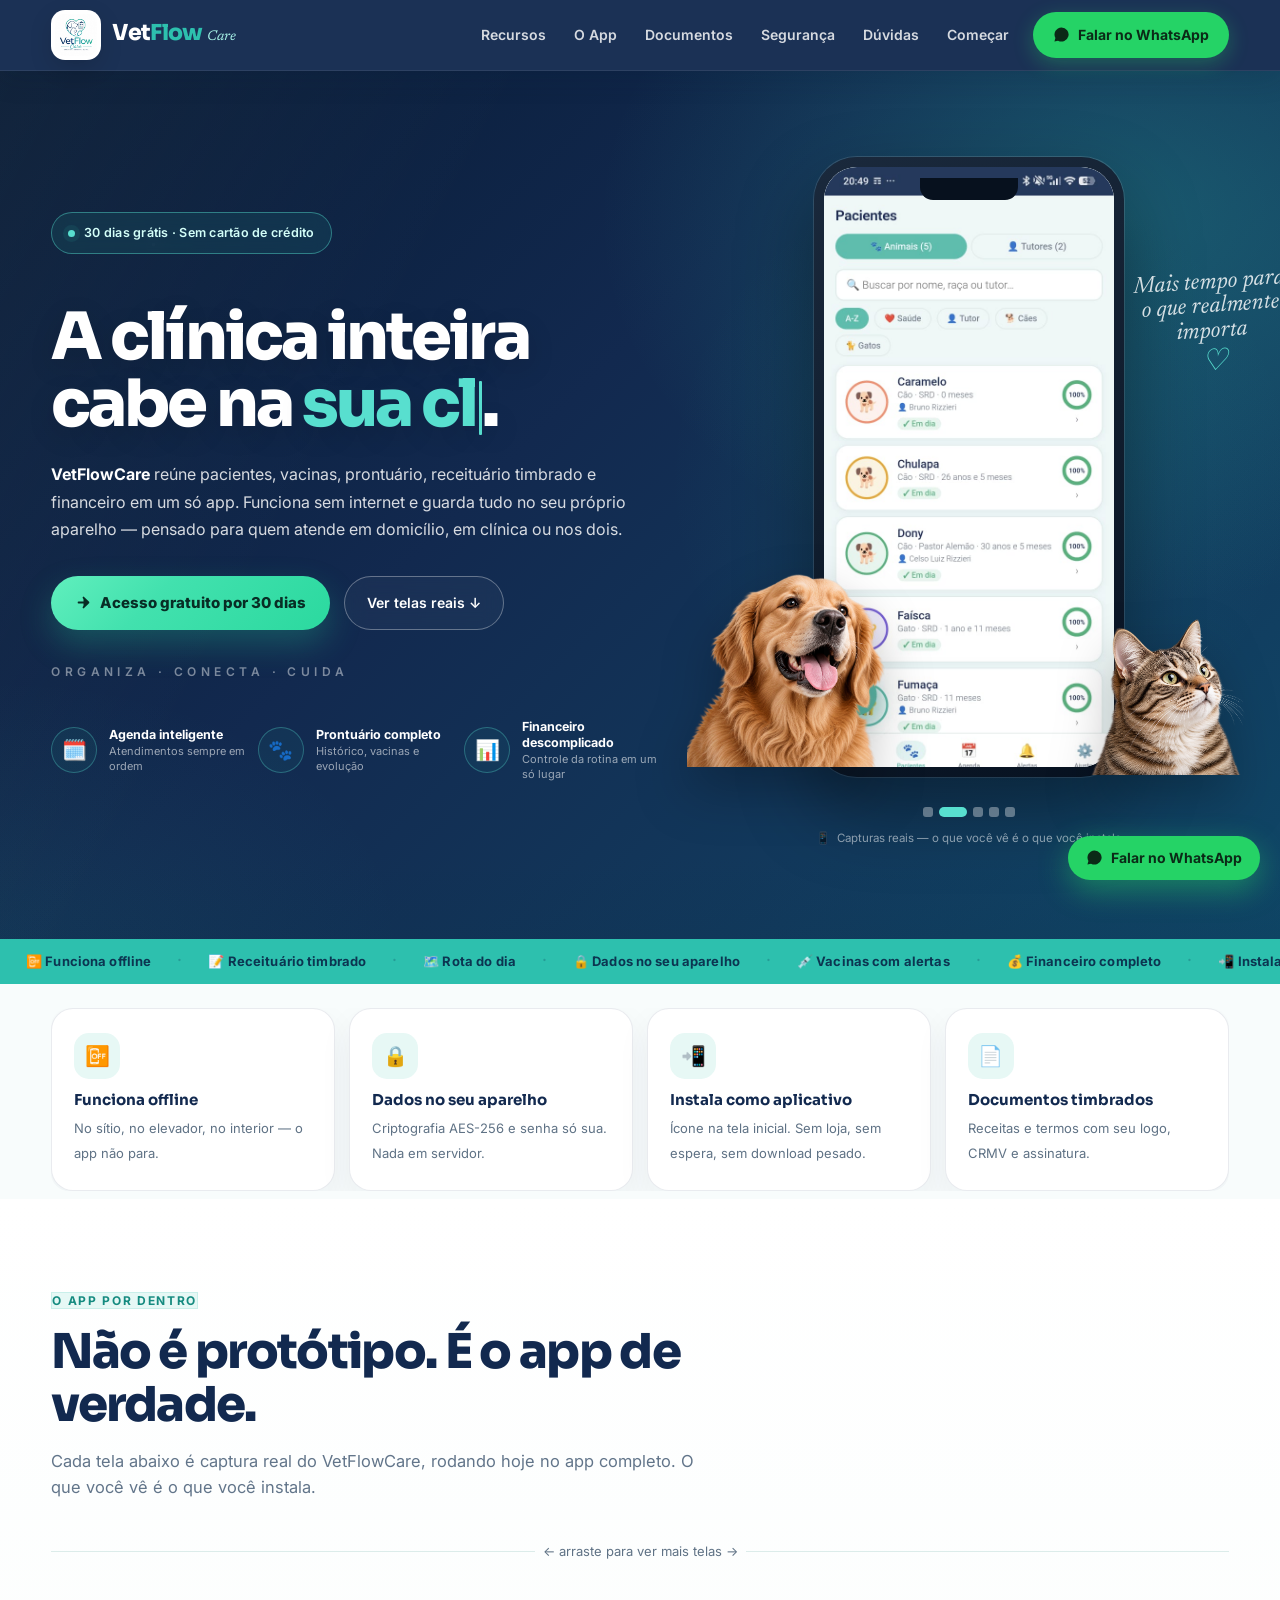
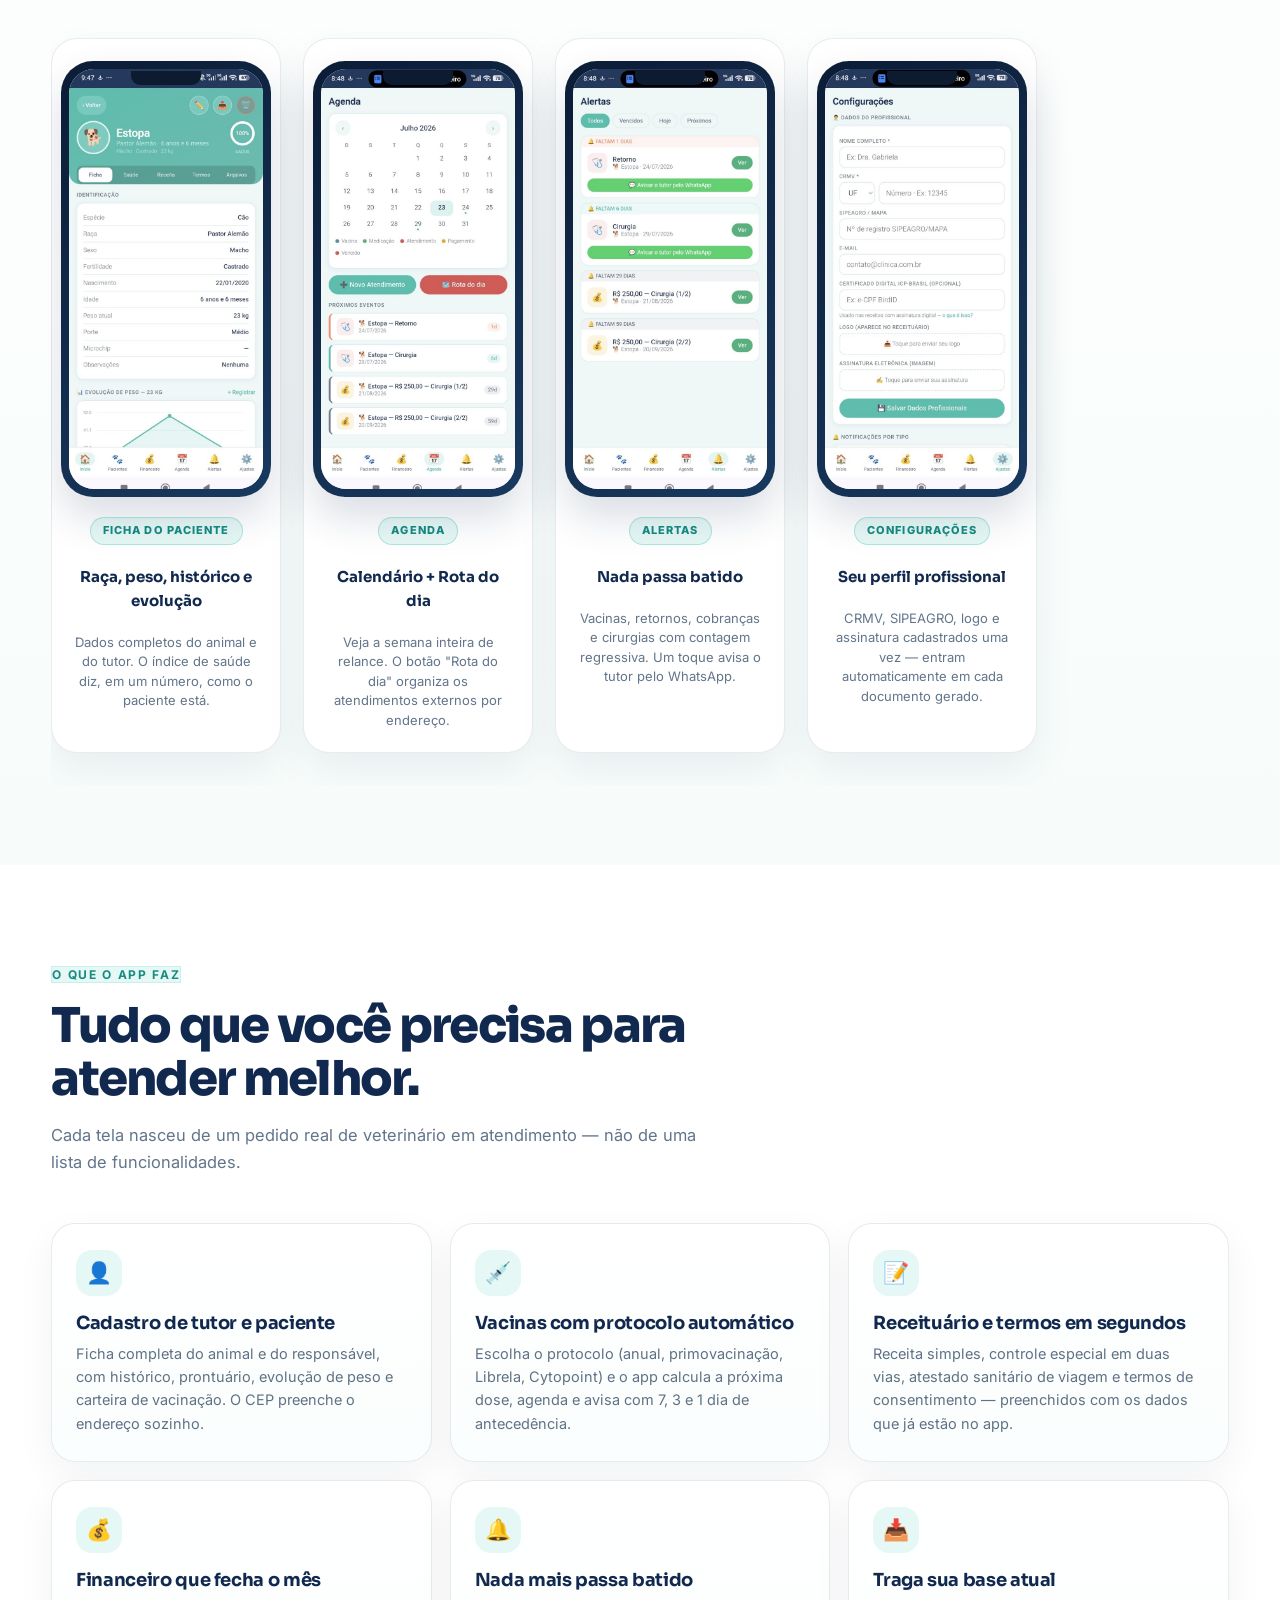
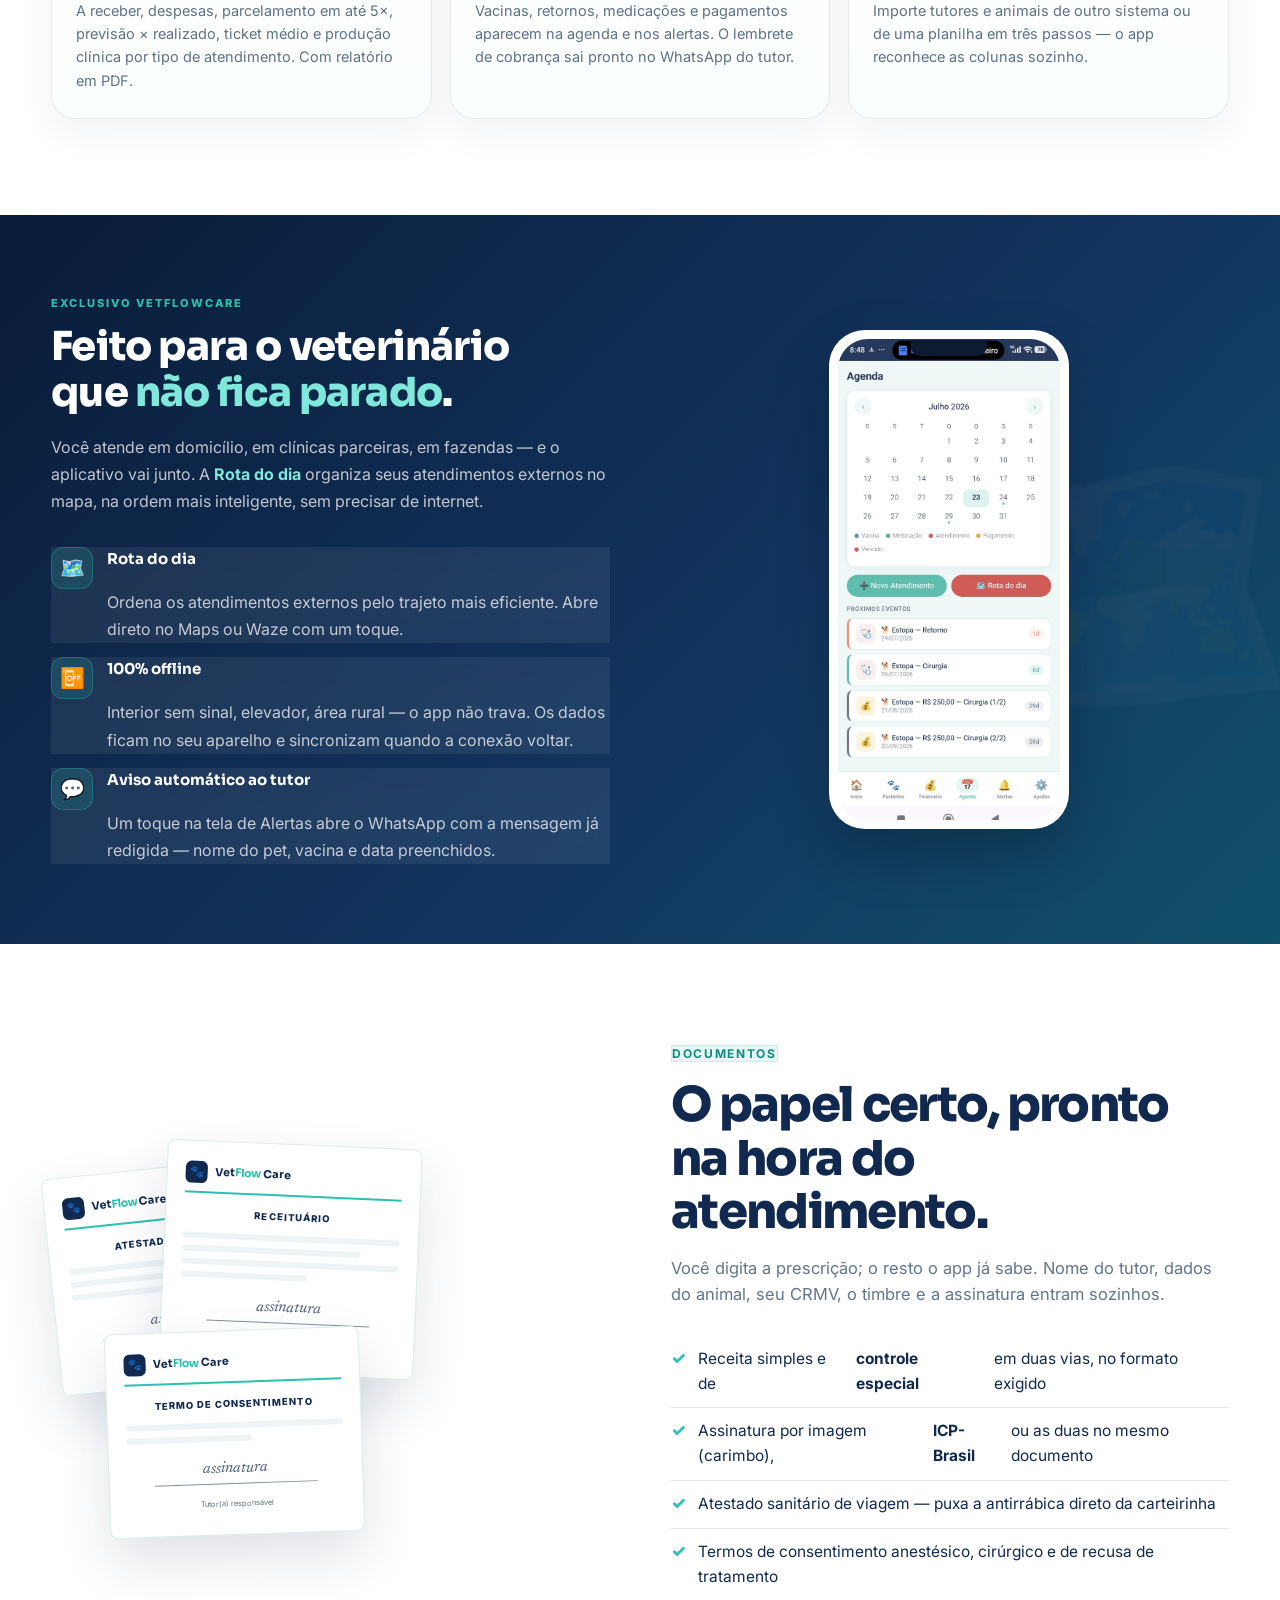
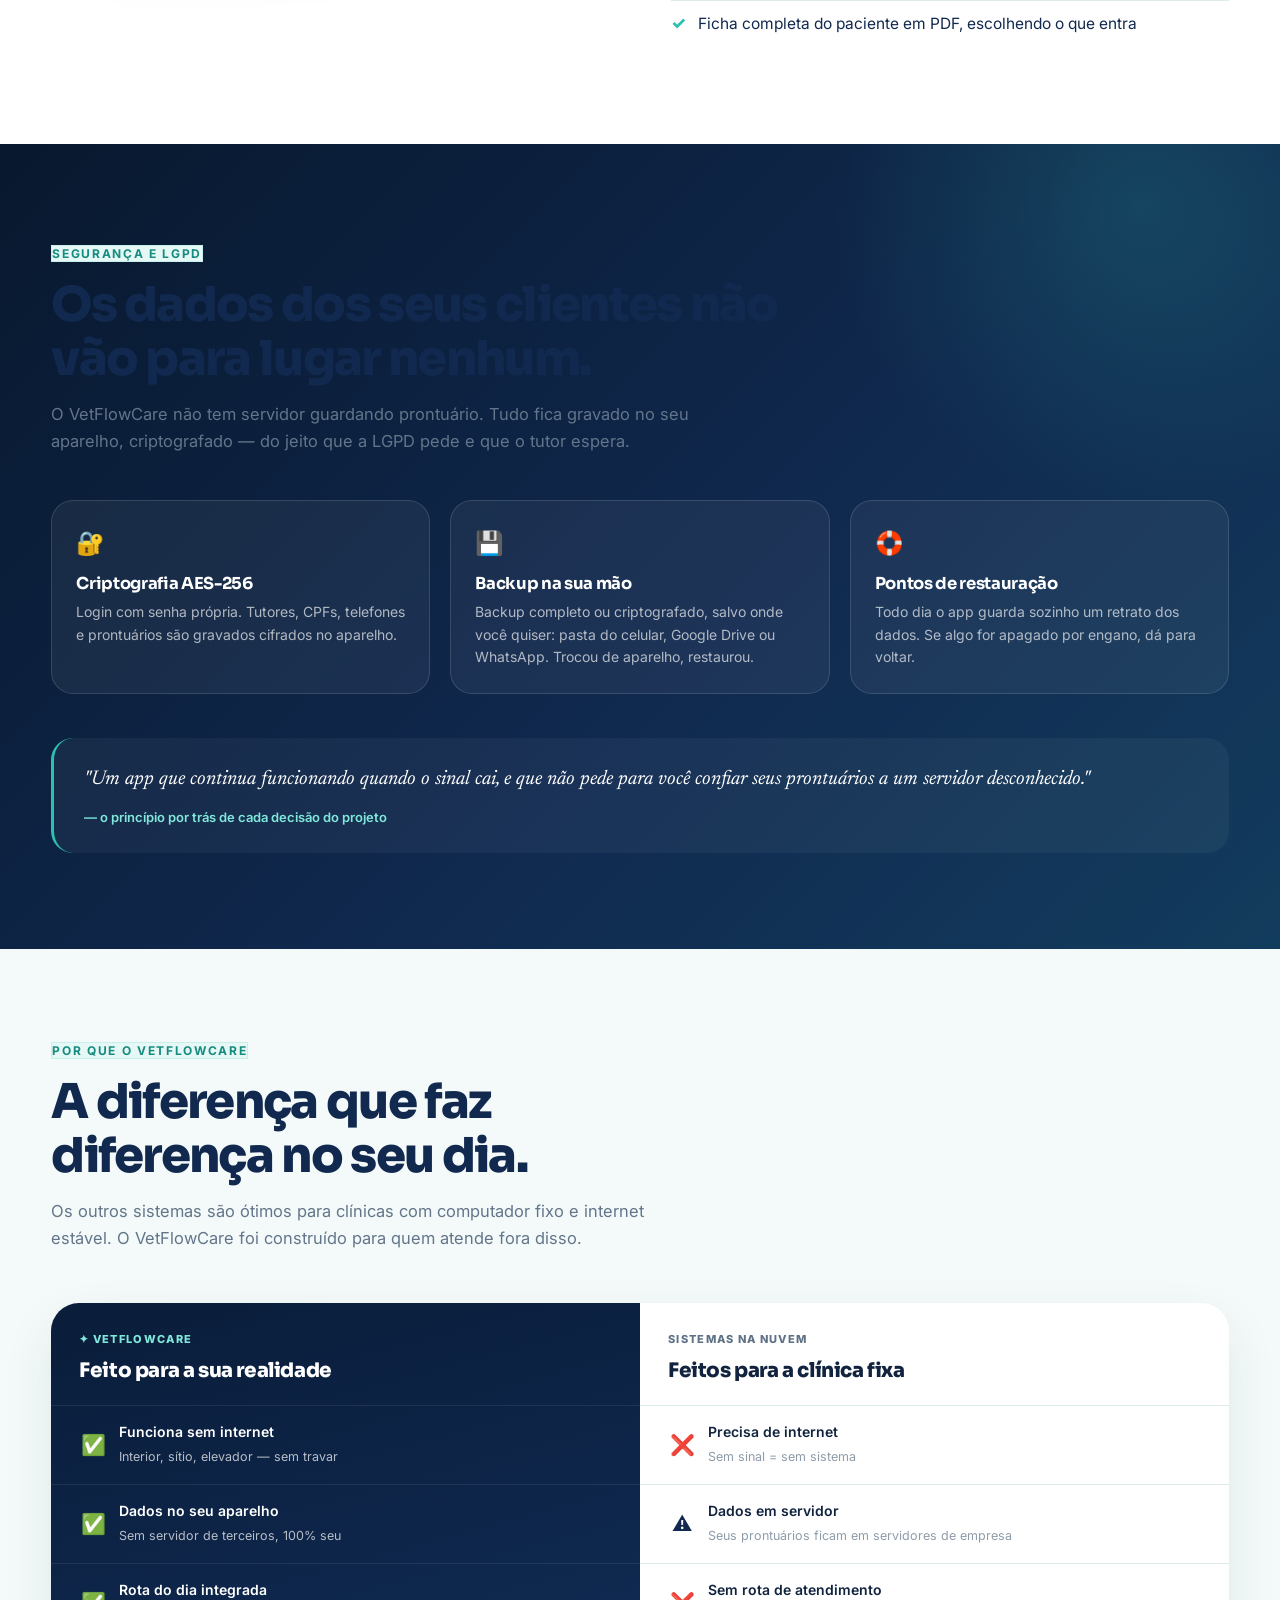
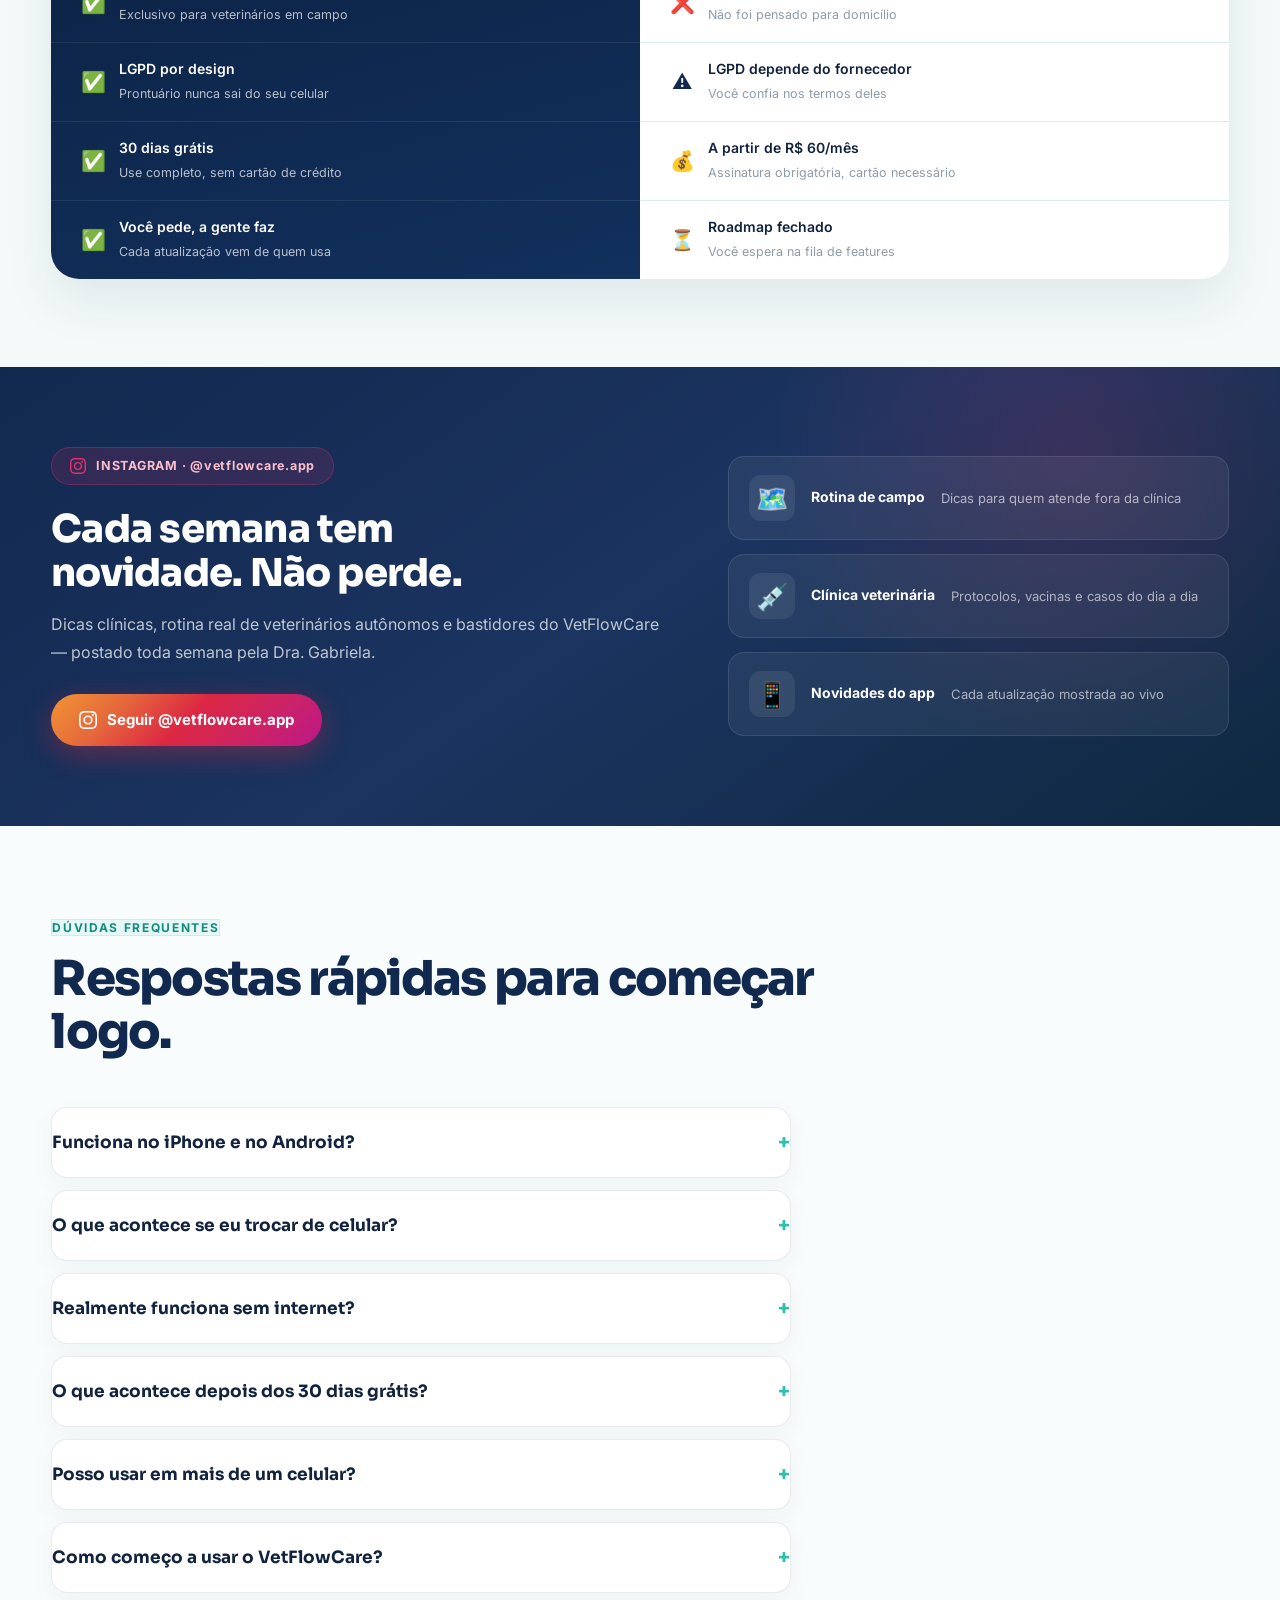
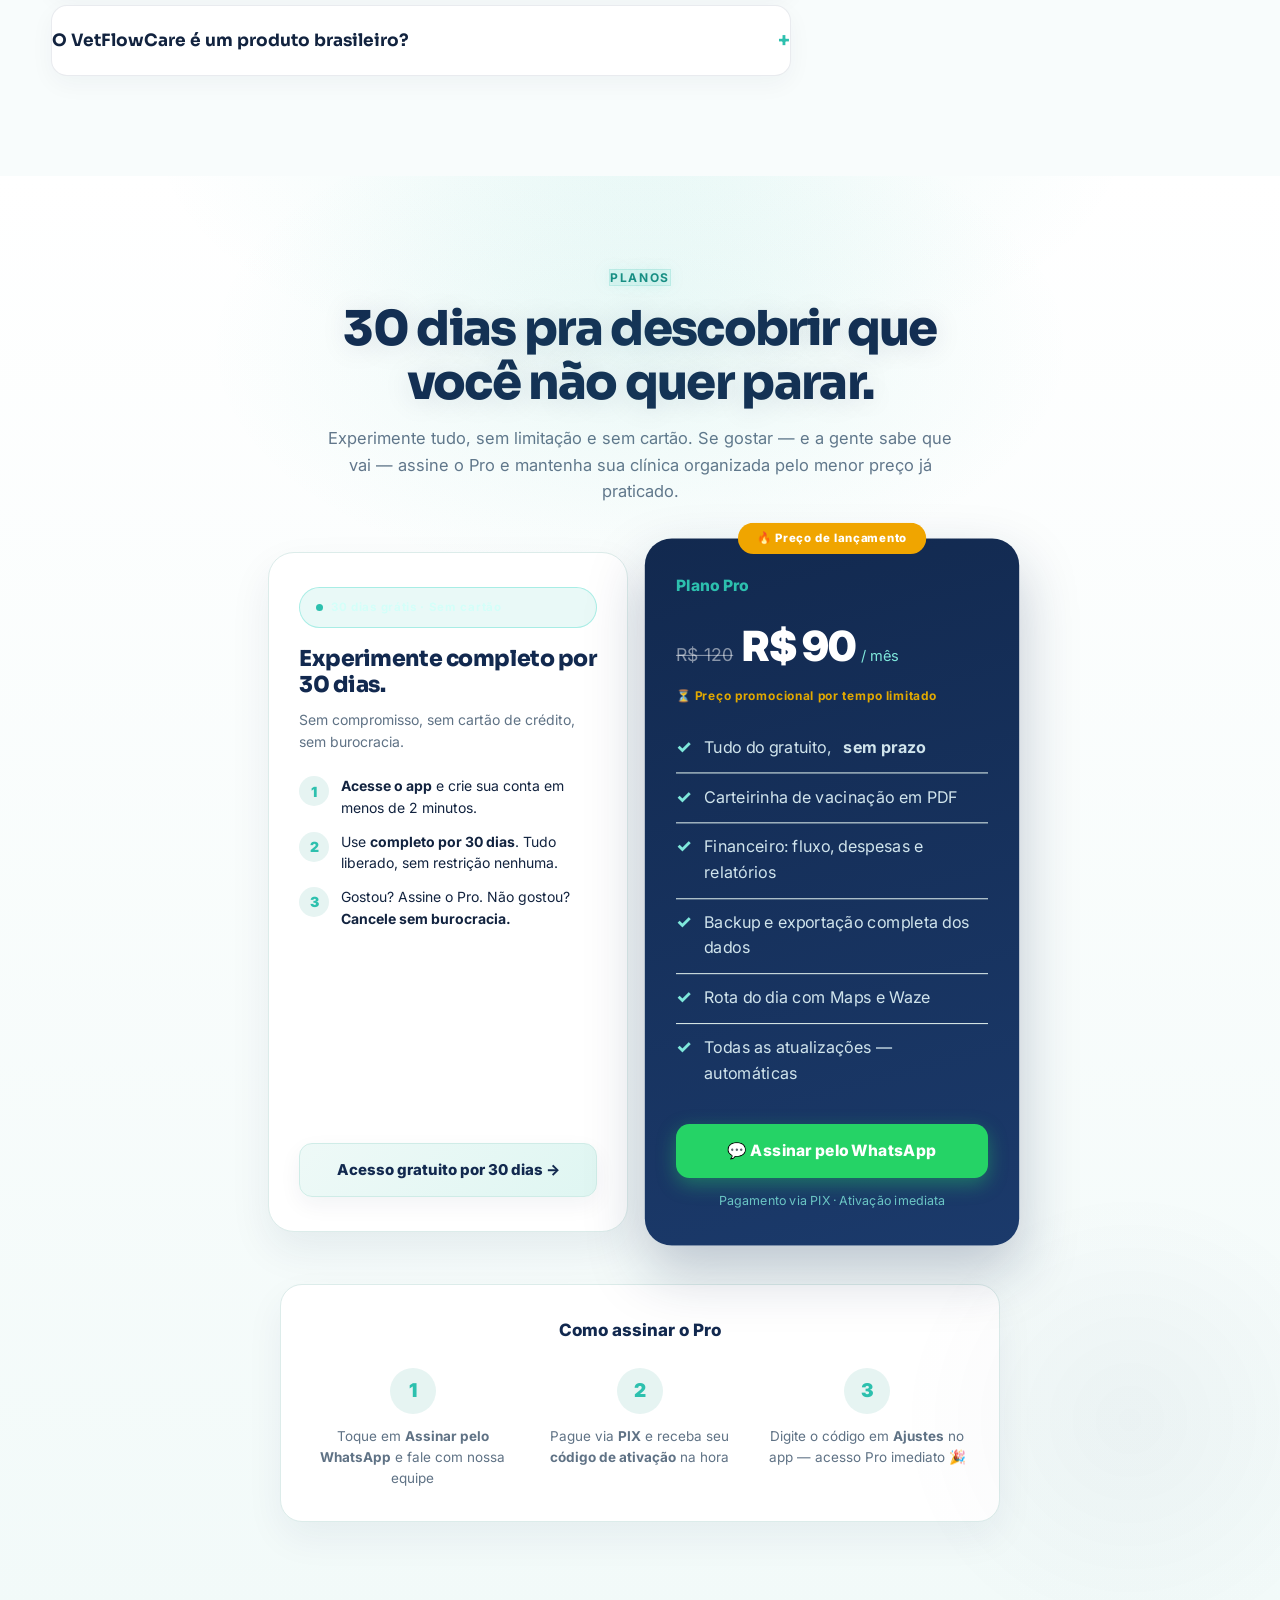
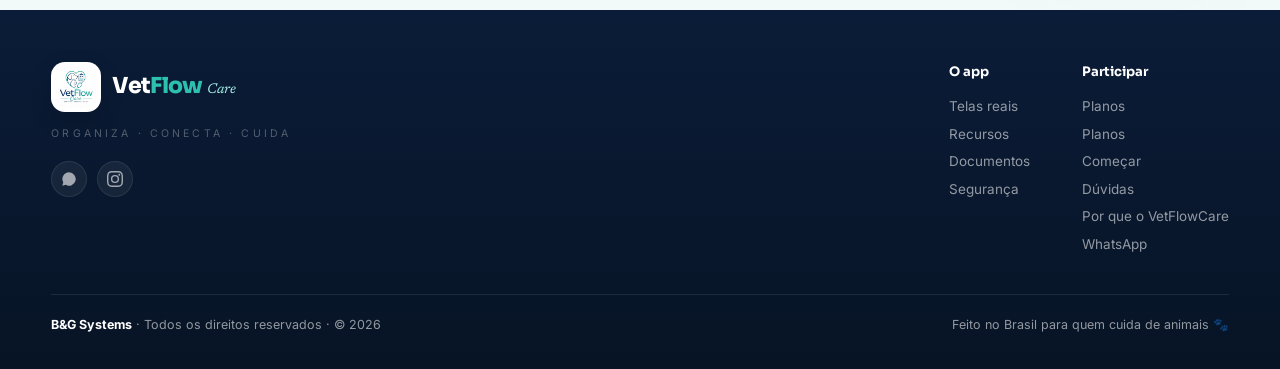
==== index.html @ 5055c541 "Add files via upload" ====
<!DOCTYPE html>
<html lang="pt-BR">
<head>
<meta charset="UTF-8">
<meta name="google-site-verification" content="b4045437660ab064" />
<meta name="viewport" content="width=device-width, initial-scale=1">
<title>VetFlowCare — a clínica inteira no seu bolso</title>
<meta name="description" content="VetFlowCare é o app de gestão para clínicas e veterinários autônomos da B&G Systems: pacientes, vacinas, prontuário, receituário timbrado e controle financeiro num só lugar. Funciona offline, dados no seu aparelho. 30 dias grátis, sem cartão.">
<meta name="application-name" content="VetFlowCare">
<meta name="author" content="B&G Systems">
<link rel="canonical" href="https://www.vetflowcare.com.br">
<meta name="theme-color" content="#12294f">
<link rel="icon" href="logo.jpg">

<meta property="og:type" content="website">
<meta property="og:url" content="https://www.vetflowcare.com.br/">
<meta property="og:title" content="VetFlowCare — a clínica inteira no seu bolso">
<meta property="og:description" content="Pacientes, vacinas, prontuário, receituário timbrado e financeiro. Funciona offline. 30 dias grátis, sem cartão de crédito.">
<meta property="og:image" content="https://www.vetflowcare.com.br/og.jpg">
<meta property="og:image:width" content="1200">
<meta property="og:image:height" content="630">
<meta property="og:image:alt" content="VetFlowCare — app de gestão veterinária">
<meta property="og:locale" content="pt_BR">
<meta property="og:site_name" content="VetFlowCare">

<meta name="twitter:card" content="summary_large_image">
<meta name="twitter:title" content="VetFlowCare — a clínica inteira no seu bolso">
<meta name="twitter:description" content="Pacientes, vacinas, prontuário e financeiro. Funciona offline. 30 dias grátis, sem cartão de crédito.">
<meta name="twitter:image" content="https://www.vetflowcare.com.br/og.jpg">

<script type="application/ld+json">
{
  "@context": "https://schema.org",
  "@graph": [
    {
      "@type": "SoftwareApplication",
      "@id": "https://www.vetflowcare.com.br/#app",
      "name": "VetFlowCare",
      "alternateName": "VetFlowCare — a clínica inteira no seu bolso",
      "url": "https://www.vetflowcare.com.br",
      "applicationCategory": "BusinessApplication",
      "applicationSubCategory": "Software de Gestão para Clínicas Veterinárias",
      "operatingSystem": "Android, iOS, Windows, macOS, Web",
      "description": "VetFlowCare é um aplicativo de gestão veterinária desenvolvido pela B&G Systems. Gerencia pacientes, vacinas, prontuário eletrônico, receituário timbrado e controle financeiro. Funciona completamente offline, com dados armazenados e criptografados no próprio aparelho do veterinário.",
      "offers": {
        "@type": "Offer",
        "price": "0",
        "priceCurrency": "BRL",
        "availability": "https://schema.org/InStock",
        "description": "30 dias grátis, sem cartão de crédito"
      },
      "author": {
        "@type": "Organization",
        "@id": "https://www.vetflowcare.com.br/#organization"
      },
      "brand": {
        "@type": "Brand",
        "name": "VetFlowCare"
      },
      "keywords": "VetFlowCare, gestão veterinária, app veterinário, prontuário veterinário, receituário veterinário, clínica veterinária, B&G Systems, app offline veterinário",
      "disambiguatingDescription": "VetFlowCare é um aplicativo brasileiro de gestão veterinária desenvolvido pela B&G Systems no Brasil. Produto nacional voltado exclusivamente para veterinários brasileiros. Não tem relação com sistemas de gestão veterinária de outros países nem com suplementos veterinários de nomes semelhantes.",
      "areaServed": {
        "@type": "Country",
        "name": "Brasil",
        "identifier": "BR"
      },
      "audience": {
        "@type": "Audience",
        "audienceType": "Médicos Veterinários",
        "geographicArea": {
          "@type": "Country",
          "name": "Brasil"
        }
      },
      "inLanguage": "pt-BR",
      "countryOfOrigin": "BR",
      "featureList": [
        "Cadastro completo de pacientes animais",
        "Controle de vacinas com alertas de vencimento",
        "Prontuário eletrônico veterinário",
        "Receituário timbrado com logo, CRMV e assinatura",
        "Controle financeiro de consultas",
        "Funciona completamente offline sem internet",
        "Dados armazenados localmente com criptografia AES-256",
        "Instala como PWA na tela inicial do celular"
      ],
      "screenshot": "https://www.vetflowcare.com.br/og.jpg",
      "softwareVersion": "1.0"
    },
    {
      "@type": "Organization",
      "@id": "https://www.vetflowcare.com.br/#organization",
      "name": "B&G Systems",
      "legalName": "B&G Systems",
      "url": "https://www.vetflowcare.com.br",
      "logo": {
        "@type": "ImageObject",
        "url": "https://www.vetflowcare.com.br/logo.jpg"
      },
      "brand": {
        "@type": "Brand",
        "name": "VetFlowCare"
      },
      "sameAs": [
        "https://www.instagram.com/vetflowcare.app"
      ],
      "contactPoint": {
        "@type": "ContactPoint",
        "telephone": "+55-11-91265-9906",
        "contactType": "customer support",
        "availableLanguage": "Portuguese"
      },
      "address": {
        "@type": "PostalAddress",
        "addressCountry": "BR"
      }
    },
    {
      "@type": "WebSite",
      "@id": "https://www.vetflowcare.com.br/#website",
      "url": "https://www.vetflowcare.com.br",
      "name": "VetFlowCare",
      "description": "Site oficial do aplicativo VetFlowCare — gestão veterinária para clínicas e atendimento domiciliar",
      "publisher": {
        "@id": "https://www.vetflowcare.com.br/#organization"
      },
      "inLanguage": "pt-BR"
    }
  ]
}
</script>

<link rel="preconnect" href="https://fonts.googleapis.com">
<link rel="preconnect" href="https://fonts.gstatic.com" crossorigin>
<link href="https://fonts.googleapis.com/css2?family=Sora:wght@400;600;700;800&family=Inter:wght@400;500;600;700&family=Newsreader:ital,wght@1,400;1,500&display=swap" rel="stylesheet">

<style>
:root{
  --navy:#12294f;
  --navy-2:#1b3a6b;
  --teal:#2DC0AE;
  --teal-soft:#7FE8DB;
  --ink:#12233f;
  --paper:#f4faf9;
  --line:#dcecea;
  --muted:#5f7285;
  --warn:#F0A500;
  --rx:#7C5CE4;
  --shell:min(1180px,92vw);
}
*{margin:0;padding:0;box-sizing:border-box}
html{scroll-behavior:smooth;overflow-x:hidden}
body{
  font-family:Inter,-apple-system,'Segoe UI',sans-serif;
  color:var(--ink);background:#fff;line-height:1.6;
  -webkit-font-smoothing:antialiased;overflow-x:hidden;
  max-width:100vw;
}
h1,h2,h3,.disp{font-family:Sora,Inter,sans-serif;letter-spacing:-.02em;line-height:1.12}
.care{font-family:Newsreader,Georgia,serif;font-style:italic;font-weight:400;letter-spacing:0}
a{color:inherit}
img{max-width:100%;display:block}
.shell{width:var(--shell);margin:0 auto;box-sizing:border-box}
#telas .shell{overflow:hidden}
:focus-visible{outline:3px solid var(--teal);outline-offset:3px;border-radius:6px}

/* ---------- marca ---------- */
.mark{display:flex;align-items:center;gap:11px;text-decoration:none}
.mark img{width:42px;height:42px;border-radius:11px;background:#fff;padding:3px;object-fit:contain;flex-shrink:0}
.mark .wm{font-family:Sora;font-weight:800;font-size:20px;line-height:1;letter-spacing:-.03em}
.mark .wm i{font-style:normal;color:var(--teal)}
.mark .sub{font-family:Newsreader,Georgia,serif;font-style:italic;font-size:13px;line-height:1;margin-top:2px;opacity:.85}

/* ---------- nav ---------- */
nav{position:sticky;top:0;z-index:50;background:rgba(18,41,79,.92);backdrop-filter:blur(12px);border-bottom:1px solid rgba(255,255,255,.08)}
nav .shell{display:flex;align-items:center;gap:24px;padding:13px 0;color:#fff}
nav .links{display:flex;gap:22px;margin-left:auto;font-size:14px;font-weight:500}
nav .links a{text-decoration:none;color:rgba(255,255,255,.78);transition:color .2s}
nav .links a:hover{color:var(--teal-soft)}

/* hamburguer */
.ham{display:none;flex-direction:column;gap:5px;cursor:pointer;background:none;border:none;padding:6px;margin-left:auto}
.ham span{display:block;width:22px;height:2px;background:#fff;border-radius:2px;transition:transform .25s,opacity .25s}
.ham.open span:nth-child(1){transform:translateY(7px) rotate(45deg)}
.ham.open span:nth-child(2){opacity:0}
.ham.open span:nth-child(3){transform:translateY(-7px) rotate(-45deg)}

/* mobile nav overlay */
.mob-nav{
  display:none;position:fixed;inset:0;z-index:49;
  background:rgba(12,24,44,.97);backdrop-filter:blur(16px);
  flex-direction:column;align-items:center;justify-content:center;gap:28px;
}
.mob-nav.open{display:flex}
.mob-nav a{font-family:Sora;font-size:28px;font-weight:700;color:#fff;text-decoration:none;opacity:.85;transition:opacity .2s,color .2s}
.mob-nav a:hover{opacity:1;color:var(--teal-soft)}
.mob-nav .zap{font-size:16px;margin-top:8px}

.zap{
  display:inline-flex;align-items:center;gap:8px;background:#25D366;color:#0b2a17;
  font-weight:700;font-size:14px;padding:11px 18px;border-radius:99px;text-decoration:none;
  box-shadow:0 6px 20px rgba(37,211,102,.3);transition:transform .18s,box-shadow .18s;white-space:nowrap;
}
.zap:hover{transform:translateY(-2px);box-shadow:0 10px 26px rgba(37,211,102,.42)}
.zap svg{width:17px;height:17px;fill:currentColor;flex-shrink:0}

/* ---------- hero ---------- */
.hero{
  position:relative;overflow:hidden;color:#fff;
  background:
    radial-gradient(1000px 560px at 82% 8%, rgba(45,192,174,.34), transparent 62%),
    radial-gradient(700px 520px at 6% 92%, rgba(45,192,174,.15), transparent 60%),
    linear-gradient(158deg,#12294f 0%,#15305c 46%,#123f5e 100%);
}
.hero::after{
  content:'';position:absolute;inset:auto 0 -1px 0;height:78px;
  background:linear-gradient(to bottom,transparent,var(--paper));
}
.hero .shell{display:grid;grid-template-columns:1.06fr .94fr;gap:56px;align-items:center;padding:76px 0 96px;position:relative;z-index:2}
.eyebrow{
  display:inline-flex;align-items:center;gap:9px;font-size:12.5px;font-weight:600;letter-spacing:.02em;
  background:rgba(45,192,174,.14);border:1px solid rgba(45,192,174,.42);color:var(--teal-soft);
  padding:7px 15px;border-radius:99px;margin-bottom:24px;
}
.eyebrow .dot{width:7px;height:7px;border-radius:50%;background:var(--teal);box-shadow:0 0 0 0 rgba(45,192,174,.8);animation:pulse 2.4s infinite}
@keyframes pulse{70%{box-shadow:0 0 0 9px rgba(45,192,174,0)}100%{box-shadow:0 0 0 0 rgba(45,192,174,0)}}
.hero h1{font-size:clamp(37px,5vw,60px);font-weight:800}
.hero h1 em{font-style:normal;color:var(--teal)}
.hero p.lead{font-size:clamp(16.5px,1.65vw,19px);color:rgba(255,255,255,.8);margin-top:20px;max-width:34em}
.hero .ctas{display:flex;gap:13px;flex-wrap:wrap;margin-top:34px}
.ghost{
  display:inline-flex;align-items:center;gap:8px;padding:11px 20px;border-radius:99px;
  border:1.5px solid rgba(255,255,255,.32);color:#fff;text-decoration:none;font-weight:600;font-size:14px;
  transition:background .2s,border-color .2s;
}
.ghost:hover{background:rgba(255,255,255,.1);border-color:rgba(255,255,255,.55)}
.slogan{margin-top:38px;font-size:11px;letter-spacing:.36em;color:rgba(255,255,255,.38);font-weight:600}

/* ---------- telefone vivo (elemento-assinatura) ---------- */
.stage{display:flex;flex-direction:column;align-items:center;gap:14px}
.phone{
  width:296px;flex-shrink:0;background:#0d1b30;border-radius:38px;padding:9px;
  box-shadow:0 40px 90px rgba(0,0,0,.5),0 0 0 1.5px rgba(255,255,255,.12);
}
.screen{background:#EDF8F7;border-radius:30px;overflow:hidden;height:562px;display:flex;flex-direction:column;position:relative}
.notch{position:absolute;top:0;left:50%;transform:translateX(-50%);width:96px;height:20px;background:#0d1b30;border-radius:0 0 13px 13px;z-index:6}
.app-head{background:linear-gradient(145deg,#1E3A6E,#1a3060 62%,rgba(45,192,174,.78));padding:26px 15px 17px;color:#fff;border-radius:0 0 20px 20px;flex-shrink:0}
.app-head .row1{display:flex;align-items:center;gap:8px}
.app-head .lg{width:26px;height:26px;border-radius:7px;background:#fff;display:flex;align-items:center;justify-content:center;font-size:14px}
.app-head .nm{font-family:Sora;font-weight:800;font-size:13px;line-height:1}
.app-head .nm i{font-style:normal;color:#7FE8DB}
.app-head .cr{font-family:Newsreader,Georgia,serif;font-style:italic;font-size:9px;color:#7FE8DB;line-height:1;margin-top:1px}
.chip-u{margin-left:auto;background:rgba(255,255,255,.16);border:1px solid rgba(255,255,255,.28);border-radius:99px;padding:3px 9px;font-size:9.5px;font-weight:600}
.scorecard{margin-top:13px;background:rgba(255,255,255,.1);border:1px solid rgba(255,255,255,.16);border-radius:14px;padding:11px 12px}
.scorecard .lbl{font-size:7.5px;letter-spacing:.09em;color:rgba(255,255,255,.62);font-weight:700}
.scorecard .rw{display:flex;align-items:center;gap:11px;margin-top:7px}
.scorecard .big{font-size:13px;font-weight:800;font-family:Sora}
.scorecard .sm{font-size:9.5px;color:rgba(255,255,255,.72);margin-top:2px}
.body-scroll{flex:1;overflow:hidden;padding:12px 13px 8px}
.tabpane{display:none;animation:fade .32s ease}
.tabpane.on{display:block}
@keyframes fade{from{opacity:0;transform:translateY(7px)}to{opacity:1;transform:none}}
.mini-card{background:#fff;border:1px solid #D5EBE9;border-radius:11px;padding:9px 10px;margin-bottom:7px}
.mini-row{display:flex;align-items:center;gap:8px;font-size:10.5px}
.mini-row .ic{width:26px;height:26px;border-radius:8px;display:flex;align-items:center;justify-content:center;font-size:13px;flex-shrink:0}
.mini-lbl{font-size:8px;font-weight:800;color:#6B7A8D;letter-spacing:.06em;margin:10px 0 6px}
.pets{display:flex;gap:7px}
.pet{flex:1;background:#fff;border:1.5px solid #D5EBE9;border-radius:13px;padding:9px 5px;text-align:center}
.pet .e{font-size:19px}
.pet .n{font-size:10px;font-weight:700;margin-top:2px}
.pet .b{font-size:8px;color:#6B7A8D}
.ring{width:33px;height:33px;margin:5px auto 0;border-radius:50%;display:flex;align-items:center;justify-content:center;font-size:8.5px;font-weight:800;color:#2DB37A;background:conic-gradient(#2DB37A 0 100%,#e6f4f2 0);position:relative}
.ring::before{content:'';position:absolute;inset:4px;background:#fff;border-radius:50%}
.ring span{position:relative}
.evt{display:flex;align-items:center;gap:8px;background:#fff;border:1px solid #D5EBE9;border-left:3px solid #F0A500;border-radius:10px;padding:8px 9px;margin-bottom:6px}
.evt .t1{font-size:10px;font-weight:600}
.evt .t2{font-size:8.5px;color:#6B7A8D}
.evt .bd{margin-left:auto;font-size:8.5px;font-weight:700;background:rgba(240,165,0,.14);color:#F0A500;padding:2px 7px;border-radius:99px}
.fin-tabs{display:flex;gap:4px;margin-bottom:9px}
.fin-tabs span{flex:1;text-align:center;font-size:8.5px;font-weight:700;padding:5px 0;border-radius:8px;background:#fff;border:1px solid #D5EBE9;color:#6B7A8D}
.fin-tabs span.on{background:#2DC0AE;color:#fff;border-color:#2DC0AE}
.stat{display:flex;gap:6px;margin-bottom:8px}
.stat div{flex:1;background:#fff;border:1px solid #D5EBE9;border-radius:10px;padding:7px;text-align:center}
.stat .k{font-size:7px;font-weight:800;color:#6B7A8D;letter-spacing:.05em}
.stat .v{font-size:12.5px;font-weight:800;font-family:Sora;margin-top:1px}
.bar-row{display:flex;align-items:center;gap:6px;margin-top:6px}
.bar-row .bl{font-size:8.5px;color:#6B7A8D;width:52px;flex-shrink:0}
.bar{flex:1;height:7px;background:#e6f4f2;border-radius:4px;overflow:hidden}
.bar i{display:block;height:100%;border-radius:4px}
.bar-row .bv{font-size:8.5px;font-weight:700;width:52px;text-align:right;flex-shrink:0}
.cal{display:grid;grid-template-columns:repeat(7,1fr);gap:2px}
.cal b{font-size:7.5px;text-align:center;color:#6B7A8D;padding:2px 0}
.cal span{aspect-ratio:1;display:flex;flex-direction:column;align-items:center;justify-content:center;font-size:9px;border-radius:7px;color:#12233f}
.cal span.tod{background:rgba(45,192,174,.2);font-weight:800}
.cal span.hasev::after{content:'';width:4px;height:4px;border-radius:50%;background:#2DC0AE;margin-top:2px}
.cal span.late::after{background:#E05252}
.app-nav{display:flex;background:#fff;border-top:1px solid #D5EBE9;padding:6px 0 9px;flex-shrink:0}
.app-nav button{flex:1;background:none;border:none;cursor:pointer;font-family:inherit;display:flex;flex-direction:column;align-items:center;gap:2px;font-size:7.5px;font-weight:600;color:#6B7A8D;padding:2px 0}
.app-nav button .ni{width:31px;height:21px;border-radius:11px;display:flex;align-items:center;justify-content:center;font-size:14px;transition:background .2s}
.app-nav button[aria-selected="true"]{color:#2DC0AE;font-weight:800}
.app-nav button[aria-selected="true"] .ni{background:rgba(45,192,174,.15)}
.hint{font-size:12px;color:rgba(255,255,255,.5);display:flex;align-items:center;gap:7px}
.hint kbd{background:rgba(255,255,255,.12);border:1px solid rgba(255,255,255,.2);border-radius:6px;padding:2px 7px;font-family:inherit;font-size:11px}

/* ---------- faixa de fatos ---------- */
.facts{background:var(--paper);padding:0 0 6px}
.facts .grid{display:grid;grid-template-columns:repeat(4,1fr);gap:1px;background:var(--line);border:1px solid var(--line);border-radius:18px;overflow:hidden;margin-top:0;position:relative;z-index:5;box-shadow:0 18px 40px rgba(18,41,79,.09)}
.fact{background:#fff;padding:22px 20px}
.fact .ico{font-size:20px}
.fact b{display:block;font-family:Sora;font-size:15px;font-weight:700;margin:9px 0 3px}
.fact span{font-size:13px;color:var(--muted)}

/* ---------- seções ---------- */
section{padding:88px 0}
.sec-tag{font-size:12px;font-weight:700;letter-spacing:.14em;color:var(--teal);text-transform:uppercase}
.sec-h{font-size:clamp(28px,3.5vw,42px);font-weight:800;margin-top:12px;max-width:17em}
.sec-p{font-size:17px;color:var(--muted);margin-top:16px;max-width:40em}

#recursos{background:var(--paper)}
.cards{display:grid;grid-template-columns:repeat(3,1fr);gap:18px;margin-top:48px}
.card{
  background:#fff;border:1px solid var(--line);border-radius:20px;padding:26px 24px;
  transition:transform .22s,box-shadow .22s,border-color .22s;
}
.card:hover{transform:translateY(-4px);box-shadow:0 18px 40px rgba(18,41,79,.1);border-color:var(--teal)}
.card .ico{width:46px;height:46px;border-radius:14px;background:var(--navy);color:#fff;display:flex;align-items:center;justify-content:center;font-size:21px}
.card h3{font-size:18px;font-weight:700;margin:17px 0 9px}
.card p{font-size:14.5px;color:var(--muted)}

/* documentos */
.docs-wrap{display:grid;grid-template-columns:1fr 1fr;gap:56px;align-items:center}
.papers{position:relative;height:400px}
.paper{
  position:absolute;background:#fff;border:1px solid var(--line);border-radius:8px;
  box-shadow:0 20px 46px rgba(18,41,79,.16);padding:20px 18px;width:255px;
  transition:transform .3s;
}
.paper:hover{transform:translateY(-8px) rotate(0deg)!important;z-index:9}
.paper.p1{left:0;top:22px;transform:rotate(-6deg)}
.paper.p2{left:112px;top:0;transform:rotate(2.5deg)}
.paper.p3{left:56px;top:186px;transform:rotate(-2deg)}
.paper .ph{display:flex;align-items:center;gap:7px;border-bottom:2px solid var(--teal);padding-bottom:8px}
.paper .ph .lg{width:22px;height:22px;border-radius:6px;background:var(--navy);color:#fff;display:flex;align-items:center;justify-content:center;font-size:11px}
.paper .ph b{font-family:Sora;font-size:11px}
.paper .ph b i{font-style:normal;color:var(--teal)}
.paper .ttl{font-size:9.5px;font-weight:800;letter-spacing:.11em;text-align:center;margin:13px 0 11px;color:var(--navy)}
.paper .ln{height:6px;background:#eef4f6;border-radius:3px;margin-bottom:7px}
.paper .ln.s{width:58%}
.paper .ln.m{width:82%}
.paper .sig{margin-top:16px;text-align:center}
.paper .sig .scribble{font-family:Newsreader,Georgia,serif;font-style:italic;font-size:15px;color:var(--navy);opacity:.75}
.paper .sig .rule{height:1px;background:var(--ink);opacity:.5;margin:2px auto 4px;width:75%}
.paper .sig small{font-size:7.5px;color:var(--muted)}
.check-list{list-style:none;margin-top:28px}
.check-list li{display:flex;gap:12px;align-items:flex-start;font-size:15.5px;padding:11px 0;border-bottom:1px solid var(--line)}
.check-list li:last-child{border-bottom:none}
.check-list .tick{color:var(--teal);font-weight:800;flex-shrink:0;font-size:17px;line-height:1.4}

/* segurança */
#seguranca{background:var(--navy);color:#fff;position:relative;overflow:hidden}
#seguranca::before{content:'';position:absolute;width:640px;height:640px;border-radius:50%;background:radial-gradient(circle,rgba(45,192,174,.19),transparent 68%);top:-260px;right:-180px}
#seguranca .shell{position:relative;z-index:2}
#seguranca .sec-p{color:rgba(255,255,255,.72)}
.sec-grid{display:grid;grid-template-columns:repeat(3,1fr);gap:20px;margin-top:46px}
.sbox{background:rgba(255,255,255,.055);border:1px solid rgba(255,255,255,.13);border-radius:18px;padding:24px}
.sbox .ico{font-size:23px}
.sbox h3{font-size:16.5px;margin:13px 0 8px}
.sbox p{font-size:14px;color:rgba(255,255,255,.66)}
.pull{
  margin-top:44px;padding:26px 30px;border-left:3px solid var(--teal);
  background:rgba(255,255,255,.045);border-radius:0 16px 16px 0;
}
.pull p{font-family:Newsreader,Georgia,serif;font-style:italic;font-size:20px;line-height:1.55;color:#fff}
.pull span{display:block;margin-top:12px;font-family:Inter;font-style:normal;font-size:13px;color:var(--teal-soft);font-weight:600}

/* beta */
#beta{background:var(--paper)}
.beta-box{
  background:linear-gradient(150deg,#12294f,#16375f 58%,#12455f);color:#fff;
  border-radius:28px;padding:clamp(34px,5vw,60px);text-align:center;
  box-shadow:0 30px 70px rgba(18,41,79,.28);
}
.beta-box h2{font-size:clamp(26px,3.4vw,38px);font-weight:800;max-width:16em;margin:14px auto 0}
.beta-box p{color:rgba(255,255,255,.76);font-size:16.5px;max-width:34em;margin:18px auto 0}
.beta-box .zap{margin-top:30px;font-size:16px;padding:15px 30px}
.beta-note{font-size:13.5px;color:rgba(255,255,255,.5);margin-top:18px}
.steps{display:grid;grid-template-columns:repeat(3,1fr);gap:14px;margin-top:38px;text-align:left}
.step{background:rgba(255,255,255,.07);border:1px solid rgba(255,255,255,.12);border-radius:16px;padding:19px}
.step b{display:block;font-family:Sora;font-size:12px;color:var(--teal);letter-spacing:.06em}
.step span{display:block;font-size:14px;margin-top:7px;color:rgba(255,255,255,.85)}

/* rodapé */
footer{background:#0d1c34;color:rgba(255,255,255,.56);padding:52px 0 34px;font-size:13.5px}
footer .top{display:flex;justify-content:space-between;gap:30px;flex-wrap:wrap;align-items:flex-start}
footer .mark{color:#fff}
footer .cols{display:flex;gap:52px;flex-wrap:wrap}
footer .col b{display:block;color:#fff;font-size:13px;margin-bottom:10px;font-family:Sora}
footer .col a{display:block;text-decoration:none;padding:3px 0;transition:color .2s}
footer .col a:hover{color:var(--teal-soft)}
footer .base{border-top:1px solid rgba(255,255,255,.09);margin-top:36px;padding-top:20px;display:flex;justify-content:space-between;gap:16px;flex-wrap:wrap;font-size:12.5px}
.slog-f{letter-spacing:.3em;font-size:10.5px;color:rgba(255,255,255,.3)}

/* social icons footer */
.social-row{display:flex;gap:10px;margin-top:18px}
.social-btn{width:36px;height:36px;border-radius:50%;background:rgba(255,255,255,.07);border:1px solid rgba(255,255,255,.14);display:flex;align-items:center;justify-content:center;text-decoration:none;color:rgba(255,255,255,.6);font-size:15px;transition:background .2s,color .2s}
.social-btn:hover{background:rgba(45,192,174,.2);color:var(--teal-soft)}

/* botão flutuante */
.float-zap{position:fixed;right:20px;bottom:20px;z-index:60;box-shadow:0 10px 30px rgba(37,211,102,.45)}

/* ===== NOVAS SEÇÕES ===== */

/* ---------- telas reais ---------- */
#telas{background:#fff;padding:88px 0 80px;overflow:hidden}
.screens-row{
  display:flex;gap:24px;margin-top:56px;
  overflow-x:auto;padding:20px 0 32px;
  scroll-snap-type:x mandatory;-webkit-overflow-scrolling:touch;
  scrollbar-width:none;
  width:100%;max-width:100%;box-sizing:border-box;
}
.screens-row::-webkit-scrollbar{display:none}
.scr-card{
  flex-shrink:0;scroll-snap-align:start;
  display:flex;flex-direction:column;align-items:center;gap:20px;
  width:230px;
}
.scr-phone{
  width:210px;background:#0d1b30;border-radius:34px;padding:8px;
  box-shadow:0 32px 72px rgba(18,41,79,.28),0 0 0 1.5px rgba(255,255,255,.1);
  position:relative;
}
.scr-phone::before{
  content:'';position:absolute;top:10px;left:50%;transform:translateX(-50%);
  width:70px;height:14px;background:#0d1b30;border-radius:0 0 9px 9px;z-index:5;
}
.scr-screen-wrap{width:100%;aspect-ratio:9/19.5;border-radius:28px;overflow:hidden;background:linear-gradient(145deg,#EDF8F7,#d4f2ee)}
.scr-img{
  width:100%;height:100%;display:block;
  object-fit:cover;object-position:top center;
  image-orientation:from-image;
}
.scr-badge{
  font-size:11px;font-weight:800;letter-spacing:.1em;text-transform:uppercase;
  color:var(--teal);background:rgba(45,192,174,.1);border:1px solid rgba(45,192,174,.3);
  padding:4px 12px;border-radius:99px;
}
.scr-lbl{font-family:Sora;font-size:15px;font-weight:700;text-align:center;color:var(--ink)}
.scr-desc{font-size:13px;color:var(--muted);text-align:center;line-height:1.5}
.scroll-hint{display:flex;align-items:center;gap:8px;color:var(--muted);font-size:13px;margin-top:4px}
.scroll-hint::before,.scroll-hint::after{content:'';flex:1;height:1px;background:var(--line)}

/* ---------- rota do dia (callout exclusivo) ---------- */
#rota{
  background:linear-gradient(135deg,#0e2344 0%,#12294f 50%,#0b3d42 100%);
  color:#fff;position:relative;overflow:hidden;padding:80px 0;
}
#rota::before{
  content:'🗺️';position:absolute;right:-20px;top:50%;transform:translateY(-50%);
  font-size:280px;opacity:.04;line-height:1;
}
#rota .shell{display:grid;grid-template-columns:1fr 1fr;gap:60px;align-items:center;position:relative;z-index:2}
.rota-label{font-size:11px;font-weight:800;letter-spacing:.18em;color:var(--teal);text-transform:uppercase;margin-bottom:12px}
#rota h2{font-size:clamp(26px,3.2vw,40px);font-weight:800;line-height:1.14}
#rota h2 em{font-style:normal;color:var(--teal-soft)}
#rota p{color:rgba(255,255,255,.74);font-size:16px;margin-top:18px;line-height:1.7}
.rota-items{margin-top:32px;display:flex;flex-direction:column;gap:14px}
.rota-item{display:flex;gap:14px;align-items:flex-start}
.rota-ic{width:42px;height:42px;border-radius:12px;background:rgba(45,192,174,.15);border:1px solid rgba(45,192,174,.3);display:flex;align-items:center;justify-content:center;font-size:20px;flex-shrink:0}
.rota-item h4{font-family:Sora;font-size:15px;font-weight:700;margin-bottom:3px}
.rota-item p{font-size:13.5px;color:rgba(255,255,255,.66);margin:0}
.rota-phone{
  display:flex;justify-content:center;
}
.rota-phone-frame{
  width:240px;background:#0d1b30;border-radius:36px;padding:9px;
  box-shadow:0 40px 90px rgba(0,0,0,.5),0 0 0 1.5px rgba(255,255,255,.12);
  position:relative;
}
.rota-phone-frame::before{
  content:'';position:absolute;top:10px;left:50%;transform:translateX(-50%);
  width:76px;height:16px;background:#0d1b30;border-radius:0 0 10px 10px;z-index:5;
}
.rota-screen-img{
  width:100%;height:100%;display:block;object-fit:cover;object-position:top;image-orientation:from-image;
}

/* ---------- comparativo ---------- */
#comparativo{background:var(--paper);padding:88px 0}
.comp-intro{max-width:640px}
.comp-grid{display:grid;grid-template-columns:1fr 1fr;gap:0;margin-top:52px;border-radius:22px;overflow:hidden;box-shadow:0 24px 60px rgba(18,41,79,.14)}
.comp-col{display:flex;flex-direction:column}
.comp-col.ours{background:var(--navy);color:#fff}
.comp-col.theirs{background:#fff}
.comp-head{padding:28px 28px 22px}
.comp-head .tag{font-size:11px;font-weight:800;letter-spacing:.12em;text-transform:uppercase;margin-bottom:10px}
.comp-col.ours .tag{color:var(--teal-soft)}
.comp-col.theirs .tag{color:var(--muted)}
.comp-head h3{font-family:Sora;font-size:20px;font-weight:800;line-height:1.2}
.comp-col.theirs .comp-head h3{color:var(--ink)}
.comp-rows{flex:1}
.comp-row{
  display:flex;align-items:center;gap:12px;padding:15px 28px;
  border-top:1px solid rgba(255,255,255,.08);
}
.comp-col.theirs .comp-row{border-top:1px solid var(--line)}
.comp-icon{font-size:20px;flex-shrink:0;width:28px;text-align:center}
.comp-text{flex:1}
.comp-text b{display:block;font-size:14px;font-weight:600}
.comp-text span{font-size:12.5px;opacity:.7}
.comp-col.theirs .comp-text b{color:var(--ink)}
.comp-col.theirs .comp-text span{color:var(--muted)}

/* ---------- FAQ ---------- */
#faq{background:#fff;padding:88px 0}
.faq-list{margin-top:48px;max-width:740px;display:flex;flex-direction:column;gap:0}
.faq-item{border-bottom:1px solid var(--line)}
.faq-q{
  width:100%;background:none;border:none;cursor:pointer;
  display:flex;justify-content:space-between;align-items:center;gap:16px;
  padding:22px 0;font-family:Sora;font-size:17px;font-weight:700;color:var(--ink);
  text-align:left;
}
.faq-q .arr{font-size:20px;transition:transform .28s;flex-shrink:0;color:var(--teal)}
.faq-item.open .faq-q .arr{transform:rotate(45deg)}
.faq-a{
  max-height:0;overflow:hidden;transition:max-height .35s ease;
  font-size:15.5px;color:var(--muted);line-height:1.7;
}
.faq-a-inner{padding-bottom:20px}
.faq-item.open .faq-a{max-height:300px}

/* responsivo */
@media(max-width:1000px){
  .hero .shell{grid-template-columns:1fr;gap:44px;padding:58px 0 84px;text-align:center}
  .hero p.lead{margin-left:auto;margin-right:auto}
  .hero .ctas,.eyebrow{justify-content:center}
  .eyebrow{display:inline-flex}
  .stage{order:2}
  .facts .grid{grid-template-columns:1fr 1fr}
  .cards{grid-template-columns:1fr 1fr}
  .docs-wrap{grid-template-columns:1fr;gap:34px}
  .papers{height:376px;max-width:420px;margin:0 auto}
  .sec-grid{grid-template-columns:1fr}
  .steps{grid-template-columns:1fr}
  nav .links{display:none}
  .ham{display:flex}
  nav .zap{display:none}
  #rota .shell{grid-template-columns:1fr;gap:40px}
  .rota-phone{display:none}
  .comp-grid{grid-template-columns:1fr}
}
@media(max-width:620px){
  section{padding:64px 0}
  .shell{padding-left:16px;padding-right:16px;width:100%}
  .facts .grid{grid-template-columns:1fr;margin-top:0}
  .cards{grid-template-columns:1fr}
  .paper{width:215px}
  .paper.p2{left:70px}
  .paper.p3{left:34px;top:196px}
  .float-zap span{display:none}
  .float-zap{padding:14px;border-radius:50%}
  .comp-grid{grid-template-columns:1fr}
  #telas{padding:64px 0 60px}
  .scr-card{width:185px}
  .scr-phone{width:172px}
  .screens-row{padding:20px 0 28px}
}
@media(prefers-reduced-motion:reduce){
  *{animation-duration:.01ms!important;transition-duration:.01ms!important;scroll-behavior:auto!important}
}
.reveal{opacity:0;transform:translateY(22px);transition:opacity .6s ease,transform .6s ease}
.reveal.in{opacity:1;transform:none}

/* ---------- hero slideshow ---------- */
.hero-slideshow{width:100%;height:100%;position:relative;border-radius:30px;overflow:hidden;background:#EDF8F7}
.hero-slide{position:absolute;inset:0;opacity:0;transition:opacity .85s ease;z-index:1}
.hero-slide.active{opacity:1;z-index:2}
.hero-screen-img{width:100%;height:100%;object-fit:cover;object-position:top center;display:block;image-orientation:from-image}
.hero-dots{display:flex;gap:6px;justify-content:center;margin-top:14px}
.hero-dot{width:6px;height:6px;border-radius:3px;background:rgba(255,255,255,.32);transition:background .3s,width .3s;cursor:pointer;border:none;padding:0;flex-shrink:0}
.hero-dot.active{background:var(--teal);width:20px}

/* ===== INSTAGRAM ===== */
#instagram{
  background:linear-gradient(145deg,#12294f 0%,#1b3460 50%,#0f2840 100%);
  padding:80px 0;color:#fff;position:relative;overflow:hidden;
}
#instagram::before{
  content:'';position:absolute;width:700px;height:700px;border-radius:50%;
  background:radial-gradient(circle,rgba(225,48,108,.16),transparent 60%);
  top:-260px;right:-140px;pointer-events:none;
}
.insta-shell{
  display:grid;grid-template-columns:1.1fr 0.9fr;gap:64px;align-items:center;
  position:relative;z-index:2;
}
.insta-badge{
  display:inline-flex;align-items:center;gap:10px;margin-bottom:22px;
  background:rgba(225,48,108,.14);border:1px solid rgba(225,48,108,.32);
  border-radius:99px;padding:8px 18px;
}
.insta-badge svg{fill:#e1306c;flex-shrink:0}
.insta-badge span{font-size:12.5px;font-weight:700;color:#f9bfcc;letter-spacing:.06em}
.insta-h{font-family:Sora;font-size:clamp(24px,3vw,40px);font-weight:800;line-height:1.15;margin-bottom:16px}
.insta-sub{font-size:16px;line-height:1.72;color:rgba(255,255,255,.72)}
.insta-cta{
  display:inline-flex;align-items:center;gap:10px;margin-top:28px;
  background:linear-gradient(135deg,#f09433 0%,#e6683c 25%,#dc2743 50%,#cc2366 75%,#bc1888 100%);
  color:#fff;font-weight:700;font-size:15px;padding:14px 28px;border-radius:99px;
  text-decoration:none;box-shadow:0 8px 28px rgba(220,39,67,.38);
  transition:transform .18s,box-shadow .18s;
}
.insta-cta:hover{transform:translateY(-2px);box-shadow:0 14px 36px rgba(220,39,67,.52)}
.insta-cta svg{fill:#fff;flex-shrink:0}
.insta-pilares{display:flex;flex-direction:column;gap:14px}
.insta-pilar{
  display:flex;align-items:center;gap:16px;
  background:rgba(255,255,255,.06);border:1px solid rgba(255,255,255,.1);
  border-radius:16px;padding:18px 20px;
  transition:background .2s,border-color .2s;
}
.insta-pilar:hover{background:rgba(255,255,255,.1);border-color:rgba(225,48,108,.3)}
.ip-ico{font-size:26px;flex-shrink:0;width:46px;height:46px;border-radius:12px;background:rgba(255,255,255,.08);display:flex;align-items:center;justify-content:center}
.insta-pilar b{display:block;font-size:14px;font-weight:700;color:#fff;margin-bottom:3px}
.insta-pilar span{font-size:13px;color:rgba(255,255,255,.62);line-height:1.4}
.insta-more{margin-top:12px;text-align:center;font-size:12px;color:rgba(255,255,255,.38);display:block}
@media(max-width:1000px){.insta-shell{grid-template-columns:1fr;gap:44px}}
@media(max-width:620px){.insta-posts{gap:8px}}
/* ===== TICKER ===== */
.ticker-wrap{
  overflow:hidden;background:var(--teal);padding:14px 0;
  border-top:1px solid rgba(255,255,255,.18);border-bottom:1px solid rgba(255,255,255,.18);
  position:relative;z-index:4;
}
.ticker-track{
  display:flex;width:max-content;
  animation:ticker 38s linear infinite;
}
.ticker-wrap:hover .ticker-track{animation-play-state:paused}
@keyframes ticker{
  from{transform:translateX(0)}
  to{transform:translateX(-50%)}
}
.t-item{
  display:inline-flex;align-items:center;gap:9px;padding:0 26px;
  font-size:13.5px;font-weight:700;color:var(--navy);white-space:nowrap;letter-spacing:.01em;
}
.t-sep{color:rgba(18,41,79,.28);font-size:18px;line-height:1;flex-shrink:0}
@media(prefers-reduced-motion:reduce){
  .ticker-track{animation:none}
  .ticker-wrap{overflow-x:auto}
}
/* ===== TYPEWRITER ===== */
.tw-cursor{display:inline-block;width:3px;height:.82em;background:#7FE8DB;margin-left:3px;vertical-align:middle;border-radius:1px;animation:blink .75s step-end infinite}
@keyframes blink{0%,100%{opacity:1}50%{opacity:0}}

/* ===== BARRA DE LEITURA ===== */
.read-progress{position:absolute;bottom:-1px;left:0;height:2px;background:#2DC0AE;width:0%;pointer-events:none;z-index:2;border-radius:0 2px 2px 0;transition:width .12s linear}
/* ===== PLANOS ===== */
#planos{
  padding:88px 0;
  background:linear-gradient(180deg,#fff 0%,var(--paper) 60%,#fff 100%);
  position:relative;overflow:hidden;
}
#planos::before{
  content:'';position:absolute;top:-80px;left:50%;transform:translateX(-50%);
  width:900px;height:500px;
  background:radial-gradient(ellipse at center,rgba(45,192,174,.09),transparent 68%);
  pointer-events:none;
}
#planos::after{
  content:'';position:absolute;bottom:-60px;right:-100px;
  width:500px;height:500px;border-radius:50%;
  background:radial-gradient(circle,rgba(18,41,79,.04),transparent 65%);
  pointer-events:none;
}
#planos .sec-h{text-shadow:0 2px 28px rgba(18,41,79,.13)}
#planos .sec-tag{text-shadow:0 0 18px rgba(45,192,174,.4)}
.plans-grid{display:flex;gap:26px;justify-content:center;align-items:stretch;flex-wrap:wrap;max-width:780px;margin:0 auto}
.plan{flex:1;min-width:280px;max-width:360px;background:#fff;border:2px solid var(--line);border-radius:22px;padding:34px 30px;box-shadow:0 6px 26px rgba(18,41,79,.07);display:flex;flex-direction:column;position:relative}
.plan.featured{background:linear-gradient(165deg,var(--navy) 0%,var(--navy-2) 100%);border:none;box-shadow:0 16px 40px rgba(18,41,79,.28);transform:scale(1.04)}
.plan-badge{position:absolute;top:-15px;left:50%;transform:translateX(-50%);background:var(--teal);color:#fff;font-size:11px;font-weight:800;letter-spacing:.06em;padding:6px 18px;border-radius:30px;white-space:nowrap}
.plan-badge.promo{background:var(--warn)}
.plan-name{font-size:15px;font-weight:800;color:var(--navy)}
.plan.featured .plan-name{color:var(--teal)}
.plan-price{margin:14px 0 6px;display:flex;align-items:baseline;gap:6px}
.plan-price .orig{font-size:17px;color:var(--muted);text-decoration:line-through;margin-right:2px}
.plan-price .amt{font-size:40px;font-weight:900;color:var(--navy);letter-spacing:-1px}
.plan.featured .plan-price .amt{color:#fff}
.plan-price .per{font-size:14px;color:var(--muted)}
.plan.featured .plan-price .per{color:var(--teal-soft)}
.plan-promo-note{font-size:11.5px;font-weight:700;color:var(--warn);letter-spacing:.04em;margin-bottom:18px}
.plan .check-list{margin:0 0 24px;flex:1}
.plan .check-list.light li{color:#d0e4ec}
.plan .check-list.light .tick{color:var(--teal-soft)}
.plan-cta{display:block;text-align:center;padding:14px;border-radius:13px;font-weight:800;font-size:15px;text-decoration:none;transition:transform .18s,box-shadow .18s}
.plan-cta.outline{background:var(--paper);color:var(--navy);border:1.5px solid var(--line)}
.plan-cta.outline:hover{background:#e6f4f2}
.plan-cta.wapp{background:#25D366;color:#fff;box-shadow:0 6px 18px rgba(37,211,102,.4)}
.plan-cta.wapp:hover{transform:translateY(-2px);box-shadow:0 10px 26px rgba(37,211,102,.52)}
.plan-note{font-size:12px;color:var(--teal-soft);text-align:center;margin-top:12px;opacity:.8}
.plan.plan-trial{background:#fff;border:2px solid var(--line)}
.trial-step{display:flex;align-items:flex-start;gap:12px;font-size:14px;color:var(--ink);line-height:1.55}
.trial-num{width:30px;height:30px;border-radius:50%;background:#e6f4f2;color:var(--teal);font-weight:900;font-size:14px;display:flex;align-items:center;justify-content:center;flex-shrink:0;margin-top:1px}
.how-pro{margin:52px auto 0;max-width:720px;background:#fff;border:1.5px solid var(--line);border-radius:18px;padding:32px 28px;box-shadow:0 6px 26px rgba(18,41,79,.06)}
.how-title{font-size:17px;font-weight:800;color:var(--navy);text-align:center;margin-bottom:24px}
.how-steps{display:flex;gap:20px;flex-wrap:wrap;justify-content:center}
.how-step{flex:1;min-width:180px;text-align:center}
.how-step p{font-size:13.5px;color:var(--muted);line-height:1.55;margin:0}
.how-num{width:46px;height:46px;border-radius:50%;background:#e6f4f2;color:var(--teal);font-weight:900;font-size:19px;display:flex;align-items:center;justify-content:center;margin:0 auto 12px}
@media(max-width:720px){.plan.featured{transform:none}.plans-grid{flex-direction:column;align-items:center}.plan{max-width:100%}}


/* =========================================================
   VETFLOWCARE — PREMIUM V4
   Visual inspirado no hero aprovado, responsivo e cross-browser.
   Camada apenas visual: preserva HTML funcional, links e scripts.
   ========================================================= */
:root{
  --v4-navy-950:#071a33;
  --v4-navy-900:#0b2446;
  --v4-navy-800:#12345f;
  --v4-navy-700:#17486a;
  --v4-teal:#2DC0AE;
  --v4-teal-2:#58dfcf;
  --v4-teal-soft:#a8f4e9;
  --v4-ice:#eef9f8;
  --v4-white:#ffffff;
  --v4-text:#12294f;
  --v4-muted:#62758a;
  --v4-line:rgba(18,41,79,.09);
  --v4-shadow:0 22px 60px rgba(18,41,79,.10);
}
html{
  scroll-padding-top:82px;
  -webkit-text-size-adjust:100%;
  text-size-adjust:100%;
}
body{
  min-width:280px;
  background:
    radial-gradient(900px 500px at 50% -180px, rgba(45,192,174,.09), transparent 70%),
    #fff;
  color:var(--v4-text);
}
img{height:auto}
button,a{-webkit-tap-highlight-color:transparent}
@supports (-webkit-touch-callout:none){
  body{min-height:-webkit-fill-available}
}

/* NAV — logo visível e identidade original */
nav{
  background:rgba(18,41,79,.96)!important;
  -webkit-backdrop-filter:blur(16px) saturate(1.15);
  backdrop-filter:blur(16px) saturate(1.15);
  box-shadow:0 8px 28px rgba(7,26,51,.14)!important;
  border-bottom:1px solid rgba(255,255,255,.08)!important;
}
nav .shell{min-height:68px;padding:10px 0!important}
.mark{gap:11px!important;min-width:0}
.mark img{
  width:50px!important;height:50px!important;object-fit:contain!important;
  border-radius:14px!important;background:#fff!important;padding:4px!important;
  box-shadow:0 8px 22px rgba(0,0,0,.15)!important;
}
.mark .wm{font-size:22px!important;color:#fff!important}
.mark .wm i{color:var(--v4-teal)!important}
.mark .sub{font-size:14px!important;color:var(--v4-teal-soft)!important;opacity:1!important}
nav .links{gap:28px!important}
nav .links a{font-size:14px!important;color:rgba(255,255,255,.82)!important;font-weight:600!important;position:relative}
nav .links a::after{content:'';position:absolute;left:0;right:100%;bottom:-7px;height:2px;border-radius:999px;background:var(--v4-teal);transition:right .2s ease}
nav .links a:hover{color:#fff!important}
nav .links a:hover::after{right:0}
nav .zap{padding:12px 20px!important}
.ham{margin-left:auto!important}

/* HERO — referência visual aprovada */
.hero{
  min-height:calc(100svh - 68px);
  min-height:calc(100dvh - 68px);
  overflow:hidden!important;
  background:
    radial-gradient(850px 620px at 88% 17%, rgba(45,192,174,.28), transparent 62%),
    radial-gradient(650px 420px at 0% 100%, rgba(45,192,174,.09), transparent 62%),
    linear-gradient(135deg,var(--v4-navy-950) 0%,var(--navy) 42%,#123a5d 76%,#0d5270 120%)!important;
}
.hero::before{
  content:'';position:absolute;inset:0;pointer-events:none;z-index:0;
  background:
    linear-gradient(118deg,rgba(255,255,255,.045),transparent 31%),
    radial-gradient(circle at 12% 20%,rgba(255,255,255,.12) 0 1.5px,transparent 2px),
    radial-gradient(circle at 78% 17%,rgba(255,255,255,.08) 0 1.5px,transparent 2px),
    radial-gradient(circle at 70% 81%,rgba(255,255,255,.08) 0 1.5px,transparent 2px);
}
.hero::after{height:84px!important;background:linear-gradient(to bottom,transparent,rgba(10,50,78,.16))!important}
.hero>.shell{
  position:relative;z-index:1;
  grid-template-columns:minmax(0,1fr) minmax(410px,520px)!important;
  align-items:center!important;gap:50px!important;
  padding:76px 0 92px!important;
}
.hero>.shell>div:first-child{max-width:680px;position:relative;z-index:4}
.eyebrow{
  padding:10px 16px!important;border-radius:999px!important;
  color:#d4fff9!important;background:rgba(45,192,174,.10)!important;
  border:1px solid rgba(88,223,207,.44)!important;
  -webkit-backdrop-filter:blur(8px);backdrop-filter:blur(8px);
  box-shadow:none!important;
}
.eyebrow .dot{background:var(--v4-teal-2)!important;box-shadow:0 0 0 5px rgba(45,192,174,.09)}
.hero h1{
  max-width:12ch!important;margin-top:26px!important;
  font-size:clamp(45px,5.1vw,76px)!important;line-height:1.02!important;
  letter-spacing:-.045em!important;color:#fff!important;
  text-shadow:0 8px 28px rgba(0,0,0,.14);
}
.hero h1 em{
  color:var(--v4-teal-2)!important;
  background:none!important;-webkit-background-clip:initial!important;background-clip:initial!important;
}
.tw-cursor{background:var(--v4-teal-2)!important}
.hero .lead{
  max-width:620px!important;margin-top:24px!important;
  font-size:clamp(16px,1.25vw,19px)!important;line-height:1.72!important;
  color:rgba(255,255,255,.83)!important;
}
.hero .lead strong{color:#fff!important}
.ctas{gap:14px!important;margin-top:32px!important}
.hero .ctas .zap{
  min-height:54px;padding:14px 24px!important;border-radius:999px!important;
  background:linear-gradient(135deg,#60efbd 0%,#42e1ae 38%,#2bd99f 100%)!important;
  color:#082d25!important;font-size:15px!important;font-weight:800!important;
  box-shadow:0 14px 32px rgba(38,219,159,.25)!important;
}
.hero .ctas .zap:hover{transform:translateY(-2px);box-shadow:0 19px 40px rgba(38,219,159,.34)!important}
.hero .ghost{
  min-height:54px;padding:14px 22px!important;border-radius:999px!important;
  color:#fff!important;border:1px solid rgba(255,255,255,.33)!important;
  background:rgba(255,255,255,.035)!important;
  -webkit-backdrop-filter:blur(10px);backdrop-filter:blur(10px);
}
.hero .ghost:hover{background:rgba(255,255,255,.09)!important}
.slogan{
  margin-top:32px!important;font-size:12px!important;letter-spacing:.37em!important;
  color:rgba(255,255,255,.45)!important;
}
.v4-benefits{
  display:grid;grid-template-columns:repeat(3,minmax(0,1fr));gap:12px;
  margin-top:38px;max-width:660px;
}
.v4-benefit{display:grid;grid-template-columns:46px 1fr;gap:12px;align-items:center;min-width:0}
.v4-benefit .v4-bi{
  width:46px;height:46px;border-radius:50%;display:grid;place-items:center;
  border:1px solid rgba(88,223,207,.32);background:rgba(45,192,174,.065);font-size:20px;
}
.v4-benefit b{display:block;color:#fff;font-size:12.5px;line-height:1.25;margin-bottom:2px}
.v4-benefit span{display:block;color:rgba(255,255,255,.58);font-size:11px;line-height:1.35}

/* dispositivo e pets */
.stage{
  min-height:680px!important;display:flex!important;align-items:center!important;justify-content:center!important;
  padding:10px 44px 70px!important;position:relative!important;overflow:visible!important;
}
.stage::before{
  content:'';position:absolute;z-index:0;width:650px;height:650px;border-radius:50%;
  background:radial-gradient(circle,rgba(45,192,174,.16),rgba(45,192,174,.04) 46%,transparent 68%);
  top:8px;left:50%;transform:translateX(-48%);pointer-events:none;
}
.phone{
  width:310px!important;padding:10px!important;border-radius:43px!important;
  background:linear-gradient(155deg,#1a293c,#071221)!important;
  box-shadow:0 34px 76px rgba(0,0,0,.38),0 0 0 1px rgba(255,255,255,.14)!important;
  transform:none!important;z-index:4!important;
}
.screen{height:600px!important;border-radius:33px!important;background:#eff9f8!important;box-shadow:inset 0 0 0 1px rgba(18,41,79,.05)}
.notch{top:11px!important;width:98px!important;height:22px!important;background:#07111e!important}
.hero-screen-img{object-fit:cover!important}
.hero-dots{position:absolute!important;bottom:30px;left:50%;transform:translateX(-50%);z-index:7;margin:0!important}
.hero-dot{width:10px!important;height:10px!important;border:none!important;background:rgba(255,255,255,.35)!important}
.hero-dot.active{width:28px!important;border-radius:999px!important;background:var(--v4-teal-2)!important}
.hint{position:absolute!important;bottom:0;left:50%;transform:translateX(-50%);z-index:7;width:max-content;max-width:92%;margin:0!important;color:rgba(255,255,255,.52)!important;font-size:11.5px!important;text-align:center}
.v4-pet{
  position:absolute;z-index:5;pointer-events:none;user-select:none;
  filter:drop-shadow(0 22px 26px rgba(0,0,0,.26));
}
.v4-dog{width:210px;left:-22px;bottom:80px}
.v4-cat{width:162px;right:-18px;bottom:72px}
.v4-script{
  position:absolute;z-index:5;right:-62px;top:124px;width:158px;
  font-family:Newsreader,Georgia,serif;font-style:italic;font-size:23px;line-height:1.06;
  color:rgba(255,255,255,.82);text-align:center;transform:rotate(-4deg);pointer-events:none;
}
.v4-script::after{content:'♡';display:block;color:var(--v4-teal-2);font-size:30px;margin-top:4px}

/* faixa de diferenciais mais discreta */
.ticker-wrap{background:var(--v4-teal)!important;padding:12px 0!important;border:none!important}
.t-item{color:#0c3551!important;font-size:13px!important}
.t-sep{color:rgba(12,53,81,.25)!important}
.facts{background:#f8fcfc;padding:24px 0 8px!important}
.facts .grid{border:none!important;gap:14px!important;background:transparent!important;box-shadow:none!important}
.fact{
  border:1px solid var(--v4-line)!important;border-radius:22px!important;background:#fff!important;
  box-shadow:0 14px 34px rgba(18,41,79,.055)!important;padding:24px 22px!important;
}
.fact .ico{width:46px;height:46px;border-radius:15px;background:#e7f8f5;display:grid;place-items:center}

/* seções — premium sem trocar cores de conteúdo */
section{padding:96px 0}
.sec-tag{background:#e6f8f5!important;color:#168b80!important;border:1px solid #c9efea!important}
.sec-h{color:var(--v4-text)!important;font-size:clamp(31px,4vw,48px)!important;letter-spacing:-.035em!important}
.sec-p{color:var(--v4-muted)!important;font-size:16.5px!important}
#telas{background:linear-gradient(180deg,#fff,#f7fcfb)}
.screens-row{gap:22px!important}
.scr-card{
  border-radius:26px!important;background:#fff!important;border:1px solid var(--v4-line)!important;
  box-shadow:0 18px 42px rgba(18,41,79,.065)!important;padding:22px!important;
}
.scr-card:hover{transform:translateY(-5px)!important;box-shadow:0 25px 50px rgba(18,41,79,.10)!important}
.scr-phone{border-radius:32px!important;background:linear-gradient(145deg,#0b1c36,#18395f)!important;box-shadow:0 20px 40px rgba(18,41,79,.16)!important}
.scr-screen-wrap{border-radius:25px!important}
.scr-badge{background:#e6f8f5!important;color:#168b80!important}
.scr-lbl{color:var(--v4-text)!important}
.scr-desc{color:var(--v4-muted)!important}
#recursos{background:#fff}
.card{
  border-radius:24px!important;border:1px solid var(--v4-line)!important;background:linear-gradient(180deg,#fff,#fbfefe)!important;
  box-shadow:0 14px 38px rgba(18,41,79,.055)!important;
}
.card:hover{transform:translateY(-5px)!important;box-shadow:0 22px 46px rgba(18,41,79,.09)!important;border-color:rgba(45,192,174,.28)!important}
.card .ico{background:#e5f8f5!important;border-radius:16px!important}
#rota{background:linear-gradient(135deg,#0a1c38,#12345f 58%,#10506a)!important}
#rota .sec-h{color:#fff!important}
#rota .sec-p{color:rgba(255,255,255,.74)!important}
.rota-item{background:rgba(255,255,255,.07)!important;border-color:rgba(255,255,255,.10)!important;-webkit-backdrop-filter:blur(10px);backdrop-filter:blur(10px)}
.rota-phone-frame{background:#fff!important;box-shadow:0 24px 55px rgba(0,0,0,.23)!important}
.docs-wrap{gap:62px!important}
.paper{box-shadow:0 24px 52px rgba(18,41,79,.13)!important}
#seguranca{background:linear-gradient(135deg,#08182e,#10294f 58%,#123c5d)!important}
.sbox,.pull{border-radius:22px!important}
.comp-grid{border-radius:28px!important;overflow:hidden!important;box-shadow:0 22px 52px rgba(18,41,79,.09)!important}
.comp-col.ours{background:linear-gradient(165deg,#0a1d3a,#12305d)!important}
.comp-col.theirs{background:#fff!important}
#faq{background:#f8fcfc}
.faq-item{background:#fff!important;border:1px solid var(--v4-line)!important;border-radius:16px!important;margin-bottom:12px;overflow:hidden;box-shadow:0 8px 24px rgba(18,41,79,.045)}

/* planos — legíveis, sutis e alinhados ao original */
#planos{
  background:
    radial-gradient(760px 390px at 50% -50px,rgba(45,192,174,.09),transparent 65%),
    linear-gradient(180deg,#fff,#f2faf9)!important;
}
.plans-grid{gap:24px!important;max-width:820px!important}
.plan{
  border-radius:26px!important;background:#fff!important;border:1.5px solid #dcecea!important;
  box-shadow:0 18px 42px rgba(18,41,79,.075)!important;padding:34px 30px!important;
}
.plan.featured{
  background:linear-gradient(165deg,#12294f 0%,#1b3a6b 100%)!important;
  border:none!important;box-shadow:0 25px 55px rgba(18,41,79,.25)!important;
}
.plan-name{color:var(--navy)!important}
.plan.featured .plan-name{color:var(--teal)!important}
.plan-price .amt{color:var(--navy)!important}
.plan.featured .plan-price .amt{color:#fff!important}
.plan-price .orig{color:#8392a0!important}
.plan.featured .plan-price .orig{color:rgba(255,255,255,.5)!important}
.plan-price .per{color:var(--muted)!important}
.plan.featured .plan-price .per{color:var(--teal-soft)!important}
.plan-promo-note{color:#e2a900!important}
.plan .check-list.light li{color:#d0e4ec!important}
.plan-cta.outline{
  background:linear-gradient(135deg,#eef9f7 0%,#dff6f2 100%)!important;
  color:var(--navy)!important;border:1px solid #cfece7!important;
  box-shadow:0 8px 22px rgba(18,41,79,.055)!important;
}
.plan-cta.outline:hover{background:linear-gradient(135deg,#f6fcfb,#e6f8f5)!important}
.plan-cta.wapp{background:#25D366!important;color:#fff!important}
.how-pro{border-radius:22px!important;box-shadow:0 16px 38px rgba(18,41,79,.06)!important}

/* footer */
footer{background:linear-gradient(180deg,#0b1c38,#071425)!important}
.social-btn{background:rgba(255,255,255,.06)!important;border:1px solid rgba(255,255,255,.08)!important}

/* ===== TABLET ===== */
@media (max-width:1100px){
  nav .links{gap:18px!important}
  .hero>.shell{grid-template-columns:minmax(0,1fr) minmax(350px,440px)!important;gap:24px!important}
  .hero h1{font-size:clamp(43px,5vw,62px)!important}
  .stage{min-height:620px!important;padding-left:32px!important;padding-right:32px!important}
  .phone{width:280px!important}
  .screen{height:540px!important}
  .v4-dog{width:170px;left:-5px;bottom:88px}
  .v4-cat{width:130px;right:-5px;bottom:84px}
  .v4-script{right:-22px;top:86px;font-size:19px;width:128px}
}

/* ===== MOBILE + TABLET PEQUENO — mantém todos os elementos ===== */
@media (max-width:1000px){
  nav .links,nav>.shell>.zap{display:none!important}
  .ham{display:flex!important}
  .hero{min-height:auto!important}
  .hero>.shell{
    grid-template-columns:1fr!important;gap:20px!important;padding:64px 0 76px!important;text-align:center!important;
  }
  .hero>.shell>div:first-child{max-width:760px;margin:0 auto}
  .eyebrow{margin-inline:auto}
  .hero h1{max-width:13ch!important;margin-inline:auto!important}
  .hero .lead{margin-inline:auto!important;max-width:680px!important}
  .ctas{justify-content:center!important}
  .slogan{text-align:center!important}
  .v4-benefits{margin:34px auto 0;max-width:700px;text-align:left}
  .stage{width:min(720px,100%);min-height:650px!important;margin:0 auto!important;padding-top:6px!important}
  .v4-dog{width:190px;left:8%;bottom:70px}
  .v4-cat{width:142px;right:8%;bottom:68px}
  .v4-script{right:4%;top:108px}
  .phone{width:300px!important}
  .screen{height:580px!important}
}

@media (max-width:720px){
  :root{--shell:min(94vw,640px)}
  nav .shell{min-height:62px;padding:8px 0!important}
  .mark img{width:45px!important;height:45px!important}
  .mark .wm{font-size:20px!important}
  .mark .sub{font-size:13px!important}
  .hero>.shell{padding:48px 0 64px!important}
  .eyebrow{font-size:11.5px!important;padding:8px 12px!important}
  .hero h1{font-size:clamp(37px,10.4vw,56px)!important;margin-top:20px!important}
  .hero .lead{font-size:15.5px!important;line-height:1.62!important}
  .ctas{flex-direction:column!important;align-items:stretch!important;max-width:390px;margin-inline:auto!important}
  .hero .ctas .zap,.hero .ghost{width:100%;justify-content:center!important}
  .slogan{font-size:10px!important;letter-spacing:.28em!important}
  .v4-benefits{grid-template-columns:1fr;gap:12px;max-width:390px}
  .v4-benefit{grid-template-columns:42px 1fr;background:rgba(255,255,255,.045);border:1px solid rgba(255,255,255,.07);padding:10px 12px;border-radius:16px}
  .v4-benefit .v4-bi{width:42px;height:42px}
  .stage{min-height:600px!important;padding:0 0 70px!important;overflow:visible!important}
  .phone{width:min(67vw,285px)!important}
  .screen{height:min(128vw,550px)!important}
  .v4-dog{width:min(40vw,165px);left:0;bottom:72px}
  .v4-cat{width:min(31vw,126px);right:0;bottom:68px}
  .v4-script{top:40px;right:0;font-size:16px;width:112px;color:rgba(255,255,255,.72)}
  .hero-dots{bottom:32px!important}
  .hint{bottom:4px!important;font-size:10.5px!important}
  section{padding:76px 0!important}
  .facts .grid{grid-template-columns:1fr!important}
  .screens-row{padding-inline:1px!important}
  .scr-card{min-width:82vw!important}
  .cards,.sec-grid,.comp-grid,.docs-wrap{grid-template-columns:1fr!important}
  .plans-grid{flex-direction:column!important;align-items:stretch!important}
  .plan{max-width:none!important;min-width:0!important}
  .plan.featured{transform:none!important}
  .float-zap{right:12px!important;bottom:max(12px,env(safe-area-inset-bottom))!important;padding:12px 15px!important}
  .float-zap span{display:none!important}
}

@media (max-width:430px){
  .v4-script{display:none}
  .stage{min-height:550px!important}
  .phone{width:min(70vw,268px)!important}
  .screen{height:min(134vw,518px)!important}
  .v4-dog{width:min(43vw,152px);left:-3%;bottom:70px}
  .v4-cat{width:min(34vw,118px);right:-2%;bottom:67px}
  .hero h1{font-size:clamp(35px,10.5vw,47px)!important}
}

@media (max-width:350px){
  .mark .sub{display:none!important}
  .hero>.shell{padding-top:40px!important}
  .phone{width:72vw!important}
  .stage{min-height:500px!important}
  .v4-dog{width:43vw;left:-5%}
  .v4-cat{width:34vw;right:-5%}
}

/* Touch: não depender de hover */
@media (hover:none) and (pointer:coarse){
  .card:hover,.scr-card:hover,.hero .ctas .zap:hover{transform:none!important}
}

/* Fallback Safari para blur */
@supports not ((backdrop-filter:blur(2px)) or (-webkit-backdrop-filter:blur(2px))){
  nav{background:#12294f!important}
  .mob-nav{background:#0c182c!important}
  .hero .ghost{background:rgba(255,255,255,.08)!important}
}

/* Preferência de movimento reduzido */
@media (prefers-reduced-motion:reduce){
  html{scroll-behavior:auto!important}
  .tw-cursor,.ticker-track{animation:none!important}
  .reveal{opacity:1!important;transform:none!important;transition:none!important}
}

</style>
</head>
<body>

<!-- MENU MOBILE OVERLAY -->
<div class="mob-nav" id="mobNav" role="dialog" aria-modal="true" aria-label="Menu de navegação">
  <a href="#recursos" onclick="closeMob()">Recursos</a>
  <a href="#telas" onclick="closeMob()">O App</a>
  <a href="#documentos" onclick="closeMob()">Documentos</a>
  <a href="#seguranca" onclick="closeMob()">Segurança</a>
  <a href="#faq" onclick="closeMob()">Dúvidas</a>
  <a href="#planos" onclick="closeMob()">Planos</a>
  <a href="#planos" onclick="closeMob()">Começar</a>
  <a class="zap" href="https://wa.me/5511912659906?text=Ol%C3%A1!%20Vi%20o%20site%20do%20VetFlowCare%20e%20quero%20saber%20mais." target="_blank" rel="noopener" onclick="closeMob()">
    <svg viewBox="0 0 24 24" aria-hidden="true"><path d="M17.5 14.4c-.3-.2-1.7-.9-2-1-.3-.1-.5-.2-.7.1-.2.3-.7 1-.9 1.2-.2.2-.3.2-.6.1-.3-.2-1.3-.5-2.4-1.5-.9-.8-1.5-1.8-1.7-2.1-.2-.3 0-.5.1-.6l.5-.5c.1-.2.2-.3.3-.5 0-.2 0-.4 0-.5 0-.2-.7-1.6-.9-2.2-.2-.6-.5-.5-.7-.5h-.6c-.2 0-.5.1-.8.4-.3.3-1 1-1 2.5s1.1 2.9 1.2 3.1c.1.2 2.1 3.2 5.1 4.5.7.3 1.3.5 1.7.6.7.2 1.4.2 1.9.1.6-.1 1.7-.7 2-1.4.2-.7.2-1.3.2-1.4-.1-.1-.3-.2-.6-.4M12 2a10 10 0 00-8.6 15L2 22l5.1-1.3A10 10 0 1012 2z"/></svg>
    Falar no WhatsApp
  </a>
</div>

<nav>
  <div class="read-progress" id="readProgress" aria-hidden="true"></div>
  <div class="shell">
    <a href="#topo" class="mark" aria-label="VetFlowCare — página inicial">
      <img src="logo.jpg" alt="Logotipo VetFlowCare" onerror="this.style.display='none'">
      <span>
        <span class="wm">Vet<i>Flow</i></span>
        <span class="sub" style="color:var(--teal-soft)">Care</span>
      </span>
    </a>
    <div class="links">
      <a href="#recursos">Recursos</a>
      <a href="#telas">O App</a>
      <a href="#documentos">Documentos</a>
      <a href="#seguranca">Segurança</a>
      <a href="#faq">Dúvidas</a>
      <a href="#planos">Começar</a>
    </div>
    <a class="zap" href="https://wa.me/5511912659906?text=Ol%C3%A1!%20Vi%20o%20site%20do%20VetFlowCare%20e%20quero%20saber%20mais." target="_blank" rel="noopener">
      <svg viewBox="0 0 24 24" aria-hidden="true"><path d="M17.5 14.4c-.3-.2-1.7-.9-2-1-.3-.1-.5-.2-.7.1-.2.3-.7 1-.9 1.2-.2.2-.3.2-.6.1-.3-.2-1.3-.5-2.4-1.5-.9-.8-1.5-1.8-1.7-2.1-.2-.3 0-.5.1-.6l.5-.5c.1-.2.2-.3.3-.5 0-.2 0-.4 0-.5 0-.2-.7-1.6-.9-2.2-.2-.6-.5-.5-.7-.5h-.6c-.2 0-.5.1-.8.4-.3.3-1 1-1 2.5s1.1 2.9 1.2 3.1c.1.2 2.1 3.2 5.1 4.5.7.3 1.3.5 1.7.6.7.2 1.4.2 1.9.1.6-.1 1.7-.7 2-1.4.2-.7.2-1.3.2-1.4-.1-.1-.3-.2-.6-.4M12 2a10 10 0 00-8.6 15L2 22l5.1-1.3A10 10 0 1012 2z"/></svg>
      Falar no WhatsApp
    </a>
    <button class="ham" id="hamBtn" aria-label="Abrir menu" aria-expanded="false">
      <span></span><span></span><span></span>
    </button>
  </div>
</nav>

<header class="hero" id="topo">
  <div class="shell">
    <div>
      <span class="eyebrow"><span class="dot"></span> 30 dias grátis · Sem cartão de crédito</span>
      <h1>A clínica inteira cabe <span id="twPrep">no</span> <em id="twWord">seu bolso</em><span class="tw-cursor" aria-hidden="true"></span>.</h1>
      <p class="lead"><strong>VetFlowCare</strong> reúne pacientes, vacinas, prontuário, receituário timbrado e financeiro em um só app.
        Funciona sem internet e guarda tudo no seu próprio aparelho — pensado para quem atende em domicílio, em clínica ou nos dois.</p>
      <div class="ctas">
        <a class="zap" href="https://app.vetflowcare.com.br" target="_blank" rel="noopener">
          <svg width="18" height="18" viewBox="0 0 24 24" fill="none" stroke="currentColor" stroke-width="2.5" stroke-linecap="round" stroke-linejoin="round" aria-hidden="true"><path d="M5 12h14M12 5l7 7-7 7"/></svg>
          Acesso gratuito por 30 dias
        </a>
        <a class="ghost" href="#telas">Ver telas reais ↓</a>
      </div>
      <div class="slogan">ORGANIZA · CONECTA · CUIDA</div>
      <div class="v4-benefits" aria-label="Principais diferenciais">
        <div class="v4-benefit"><div class="v4-bi">🗓️</div><div><b>Agenda inteligente</b><span>Atendimentos sempre em ordem</span></div></div>
        <div class="v4-benefit"><div class="v4-bi">🐾</div><div><b>Prontuário completo</b><span>Histórico, vacinas e evolução</span></div></div>
        <div class="v4-benefit"><div class="v4-bi">📊</div><div><b>Financeiro descomplicado</b><span>Controle da rotina em um só lugar</span></div></div>
      </div>
    </div>

    <!-- capturas reais do app rodando -->
    <div class="stage">
      <div class="phone">
        <div class="screen">
          <div class="notch"></div>
          <div class="hero-slideshow" id="heroSlideshow">
            <div class="hero-slide active">
              <img class="hero-screen-img" src="screen1.jpg.jpeg" alt="VetFlowCare — tela inicial com índice de saúde dos pacientes, Caramelo e Fumaça com 100% de saúde">
            </div>
            <div class="hero-slide">
              <img class="hero-screen-img" src="screen2.jpg.jpeg" alt="VetFlowCare — lista de pacientes: Caramelo, Chulapa, Dony, Faísca e Fumaça, todos em dia">
            </div>
            <div class="hero-slide">
              <img class="hero-screen-img" src="screen3.jpg.jpeg" alt="VetFlowCare — agenda de julho 2026 com calendário e botão Rota do dia">
            </div>
            <div class="hero-slide">
              <img class="hero-screen-img" src="screen4.jpg.jpeg" alt="VetFlowCare — financeiro com R$ 3.000 recebidos em julho e controle de cobranças parceladas">
            </div>
            <div class="hero-slide">
              <img class="hero-screen-img" src="screen5.jpg.jpeg" alt="VetFlowCare — novo atendimento com prontuário estruturado e botão Ditar por voz">
            </div>
          </div>
        </div>
      </div>
      <img class="v4-pet v4-dog" src="vfc-dog-premium.png" alt="Golden Retriever como elemento visual da marca VetFlowCare">
      <img class="v4-pet v4-cat" src="vfc-cat-premium.png" alt="Gato tigrado como elemento visual da marca VetFlowCare">
      <div class="v4-script" aria-hidden="true">Mais tempo para o que realmente importa</div>
      <div class="hero-dots" id="heroDots" aria-label="Navegar entre telas do app">
        <button class="hero-dot active" data-idx="0" aria-label="Tela Início"></button>
        <button class="hero-dot" data-idx="1" aria-label="Tela Pacientes"></button>
        <button class="hero-dot" data-idx="2" aria-label="Tela Agenda"></button>
        <button class="hero-dot" data-idx="3" aria-label="Tela Financeiro"></button>
        <button class="hero-dot" data-idx="4" aria-label="Tela Atendimento"></button>
      </div>
      <p class="hint">📱 <span>Capturas reais — o que você vê é o que você instala</span></p>
    </div>
  </div>
</header>

<!-- TICKER -->
<div class="ticker-wrap" aria-hidden="true">
  <div class="ticker-track">
    <span class="t-item">📴 Funciona offline</span><span class="t-sep">·</span>
    <span class="t-item">📝 Receituário timbrado</span><span class="t-sep">·</span>
    <span class="t-item">🗺️ Rota do dia</span><span class="t-sep">·</span>
    <span class="t-item">🔒 Dados no seu aparelho</span><span class="t-sep">·</span>
    <span class="t-item">💉 Vacinas com alertas</span><span class="t-sep">·</span>
    <span class="t-item">💰 Financeiro completo</span><span class="t-sep">·</span>
    <span class="t-item">📲 Instala como app</span><span class="t-sep">·</span>
    <span class="t-item">🔐 Criptografia AES-256</span><span class="t-sep">·</span>
    <span class="t-item">🐾 Feito no Brasil</span><span class="t-sep">·</span>
    <span class="t-item">⚡ Sem internet, sem travar</span><span class="t-sep">·</span>
    <span class="t-item">📄 Prontuário em PDF</span><span class="t-sep">·</span>
    <span class="t-item">🛟 Backup automático diário</span><span class="t-sep">·</span>
    <!-- duplicata para loop contínuo -->
    <span class="t-item">📴 Funciona offline</span><span class="t-sep">·</span>
    <span class="t-item">📝 Receituário timbrado</span><span class="t-sep">·</span>
    <span class="t-item">🗺️ Rota do dia</span><span class="t-sep">·</span>
    <span class="t-item">🔒 Dados no seu aparelho</span><span class="t-sep">·</span>
    <span class="t-item">💉 Vacinas com alertas</span><span class="t-sep">·</span>
    <span class="t-item">💰 Financeiro completo</span><span class="t-sep">·</span>
    <span class="t-item">📲 Instala como app</span><span class="t-sep">·</span>
    <span class="t-item">🔐 Criptografia AES-256</span><span class="t-sep">·</span>
    <span class="t-item">🐾 Feito no Brasil</span><span class="t-sep">·</span>
    <span class="t-item">⚡ Sem internet, sem travar</span><span class="t-sep">·</span>
    <span class="t-item">📄 Prontuário em PDF</span><span class="t-sep">·</span>
    <span class="t-item">🛟 Backup automático diário</span><span class="t-sep">·</span>
  </div>
</div>

<div class="facts">
  <div class="shell">
    <div class="grid">
      <div class="fact"><div class="ico">📴</div><b>Funciona offline</b><span>No sítio, no elevador, no interior — o app não para.</span></div>
      <div class="fact"><div class="ico">🔒</div><b>Dados no seu aparelho</b><span>Criptografia AES-256 e senha só sua. Nada em servidor.</span></div>
      <div class="fact"><div class="ico">📲</div><b>Instala como aplicativo</b><span>Ícone na tela inicial. Sem loja, sem espera, sem download pesado.</span></div>
      <div class="fact"><div class="ico">📄</div><b>Documentos timbrados</b><span>Receitas e termos com seu logo, CRMV e assinatura.</span></div>
    </div>
  </div>
</div>

<!-- ===== NOVA SEÇÃO: TELAS REAIS ===== -->
<section id="telas">
  <div class="shell">
    <div class="reveal">
      <span class="sec-tag">O app por dentro</span>
      <h2 class="sec-h">Não é protótipo. É o app de verdade.</h2>
      <p class="sec-p">Cada tela abaixo é captura real do VetFlowCare, rodando hoje no app completo. O que você vê é o que você instala.</p>
    </div>
    <p class="scroll-hint" style="margin-top:40px;font-size:13px;color:var(--muted)">← arraste para ver mais telas →</p>
    <div class="screens-row" role="list">

      <div class="scr-card reveal" role="listitem">
        <div class="scr-phone">
          <div class="scr-screen-wrap"><img class="scr-img" src="img1.jpg.jpeg" alt="Tela de ficha do paciente Estopa, Pastor Alemão, mostrando dados completos e evolução de peso"></div>
        </div>
        <span class="scr-badge">Ficha do Paciente</span>
        <p class="scr-lbl">Raça, peso, histórico e evolução</p>
        <p class="scr-desc">Dados completos do animal e do tutor. O índice de saúde diz, em um número, como o paciente está.</p>
      </div>

      <div class="scr-card reveal" role="listitem">
        <div class="scr-phone">
          <div class="scr-screen-wrap"><img class="scr-img" src="img2.jpg.jpeg" alt="Tela de agenda do VetFlowCare com calendário de julho 2026 e próximos eventos"></div>
        </div>
        <span class="scr-badge">Agenda</span>
        <p class="scr-lbl">Calendário + Rota do dia</p>
        <p class="scr-desc">Veja a semana inteira de relance. O botão "Rota do dia" organiza os atendimentos externos por endereço.</p>
      </div>

      <div class="scr-card reveal" role="listitem">
        <div class="scr-phone">
          <div class="scr-screen-wrap"><img class="scr-img" src="img3.jpg.jpeg" alt="Tela de alertas mostrando vacinas a vencer e botão de avisar tutor pelo WhatsApp"></div>
        </div>
        <span class="scr-badge">Alertas</span>
        <p class="scr-lbl">Nada passa batido</p>
        <p class="scr-desc">Vacinas, retornos, cobranças e cirurgias com contagem regressiva. Um toque avisa o tutor pelo WhatsApp.</p>
      </div>

      <div class="scr-card reveal" role="listitem">
        <div class="scr-phone">
          <div class="scr-screen-wrap"><img class="scr-img" src="img4.jpg.jpeg" alt="Tela de configurações com dados profissionais, CRMV, logo e assinatura eletrônica"></div>
        </div>
        <span class="scr-badge">Configurações</span>
        <p class="scr-lbl">Seu perfil profissional</p>
        <p class="scr-desc">CRMV, SIPEAGRO, logo e assinatura cadastrados uma vez — entram automaticamente em cada documento gerado.</p>
      </div>

    </div>
  </div>
</section>

<section id="recursos">
  <div class="shell">
    <div class="reveal">
      <span class="sec-tag">O que o app faz</span>
      <h2 class="sec-h">Tudo que você precisa para atender melhor.</h2>
      <p class="sec-p">Cada tela nasceu de um pedido real de veterinário em atendimento — não de uma lista de funcionalidades.</p>
    </div>
    <div class="cards">
      <div class="card reveal">
        <div class="ico">👤</div>
        <h3>Cadastro de tutor e paciente</h3>
        <p>Ficha completa do animal e do responsável, com histórico, prontuário, evolução de peso e carteira de vacinação. O CEP preenche o endereço sozinho.</p>
      </div>
      <div class="card reveal">
        <div class="ico">💉</div>
        <h3>Vacinas com protocolo automático</h3>
        <p>Escolha o protocolo (anual, primovacinação, Librela, Cytopoint) e o app calcula a próxima dose, agenda e avisa com 7, 3 e 1 dia de antecedência.</p>
      </div>
      <div class="card reveal">
        <div class="ico">📝</div>
        <h3>Receituário e termos em segundos</h3>
        <p>Receita simples, controle especial em duas vias, atestado sanitário de viagem e termos de consentimento — preenchidos com os dados que já estão no app.</p>
      </div>
      <div class="card reveal">
        <div class="ico">💰</div>
        <h3>Financeiro que fecha o mês</h3>
        <p>A receber, despesas, parcelamento em até 5×, previsão × realizado, ticket médio e produção clínica por tipo de atendimento. Com relatório em PDF.</p>
      </div>
      <div class="card reveal">
        <div class="ico">🔔</div>
        <h3>Nada mais passa batido</h3>
        <p>Vacinas, retornos, medicações e pagamentos aparecem na agenda e nos alertas. O lembrete de cobrança sai pronto no WhatsApp do tutor.</p>
      </div>
      <div class="card reveal">
        <div class="ico">📥</div>
        <h3>Traga sua base atual</h3>
        <p>Importe tutores e animais de outro sistema ou de uma planilha em três passos — o app reconhece as colunas sozinho.</p>
      </div>
    </div>
  </div>
</section>

<!-- ===== NOVA SEÇÃO: ROTA DO DIA ===== -->
<section id="rota">
  <div class="shell">
    <div>
      <div class="rota-label">Exclusivo VetFlowCare</div>
      <h2>Feito para o veterinário<br>que <em>não fica parado</em>.</h2>
      <p>Você atende em domicílio, em clínicas parceiras, em fazendas — e o aplicativo vai junto. A <strong style="color:var(--teal-soft)">Rota do dia</strong> organiza seus atendimentos externos no mapa, na ordem mais inteligente, sem precisar de internet.</p>
      <div class="rota-items">
        <div class="rota-item reveal">
          <div class="rota-ic">🗺️</div>
          <div>
            <h4>Rota do dia</h4>
            <p>Ordena os atendimentos externos pelo trajeto mais eficiente. Abre direto no Maps ou Waze com um toque.</p>
          </div>
        </div>
        <div class="rota-item reveal">
          <div class="rota-ic">📴</div>
          <div>
            <h4>100% offline</h4>
            <p>Interior sem sinal, elevador, área rural — o app não trava. Os dados ficam no seu aparelho e sincronizam quando a conexão voltar.</p>
          </div>
        </div>
        <div class="rota-item reveal">
          <div class="rota-ic">💬</div>
          <div>
            <h4>Aviso automático ao tutor</h4>
            <p>Um toque na tela de Alertas abre o WhatsApp com a mensagem já redigida — nome do pet, vacina e data preenchidos.</p>
          </div>
        </div>
      </div>
    </div>
    <div class="rota-phone">
      <div class="rota-phone-frame">
        <div style="width:100%;aspect-ratio:9/19.5;border-radius:30px;overflow:hidden;background:linear-gradient(145deg,#EDF8F7,#d4f2ee)"><img class="rota-screen-img" src="img2.jpg.jpeg" alt="Tela de agenda com rota do dia" style="width:100%;height:100%;object-fit:cover;object-position:top;image-orientation:from-image;display:block"></div>
      </div>
    </div>
  </div>
</section>

<section id="documentos">
  <div class="shell docs-wrap">
    <div class="papers reveal" aria-hidden="true">
      <div class="paper p1">
        <div class="ph"><span class="lg">🐾</span><b>Vet<i>Flow</i> Care</b></div>
        <div class="ttl">ATESTADO SANITÁRIO</div>
        <div class="ln m"></div><div class="ln"></div><div class="ln s"></div>
        <div class="sig"><div class="scribble">assinatura</div><div class="rule"></div><small>Médico(a) Veterinário(a) · CRMV</small></div>
      </div>
      <div class="paper p2">
        <div class="ph"><span class="lg">🐾</span><b>Vet<i>Flow</i> Care</b></div>
        <div class="ttl">RECEITUÁRIO</div>
        <div class="ln"></div><div class="ln m"></div><div class="ln"></div><div class="ln s"></div>
        <div class="sig"><div class="scribble">assinatura</div><div class="rule"></div><small>Médico(a) Veterinário(a) · CRMV</small></div>
      </div>
      <div class="paper p3">
        <div class="ph"><span class="lg">🐾</span><b>Vet<i>Flow</i> Care</b></div>
        <div class="ttl">TERMO DE CONSENTIMENTO</div>
        <div class="ln"></div><div class="ln s"></div>
        <div class="sig"><div class="scribble">assinatura</div><div class="rule"></div><small>Tutor(a) responsável</small></div>
      </div>
    </div>
    <div class="reveal">
      <span class="sec-tag">Documentos</span>
      <h2 class="sec-h">O papel certo, pronto na hora do atendimento.</h2>
      <p class="sec-p">Você digita a prescrição; o resto o app já sabe. Nome do tutor, dados do animal, seu CRMV, o timbre e a assinatura entram sozinhos.</p>
      <ul class="check-list">
        <li><span class="tick">✓</span> Receita simples e de <b>controle especial</b> em duas vias, no formato exigido</li>
        <li><span class="tick">✓</span> Assinatura por imagem (carimbo), <b>ICP-Brasil</b> ou as duas no mesmo documento</li>
        <li><span class="tick">✓</span> Atestado sanitário de viagem — puxa a antirrábica direto da carteirinha</li>
        <li><span class="tick">✓</span> Termos de consentimento anestésico, cirúrgico e de recusa de tratamento</li>
        <li><span class="tick">✓</span> Ficha completa do paciente em PDF, escolhendo o que entra</li>
      </ul>
    </div>
  </div>
</section>

<section id="seguranca">
  <div class="shell">
    <div class="reveal">
      <span class="sec-tag">Segurança e LGPD</span>
      <h2 class="sec-h">Os dados dos seus clientes não vão para lugar nenhum.</h2>
      <p class="sec-p">O VetFlowCare não tem servidor guardando prontuário. Tudo fica gravado no seu aparelho, criptografado — do jeito que a LGPD pede e que o tutor espera.</p>
    </div>
    <div class="sec-grid">
      <div class="sbox reveal">
        <div class="ico">🔐</div>
        <h3>Criptografia AES-256</h3>
        <p>Login com senha própria. Tutores, CPFs, telefones e prontuários são gravados cifrados no aparelho.</p>
      </div>
      <div class="sbox reveal">
        <div class="ico">💾</div>
        <h3>Backup na sua mão</h3>
        <p>Backup completo ou criptografado, salvo onde você quiser: pasta do celular, Google Drive ou WhatsApp. Trocou de aparelho, restaurou.</p>
      </div>
      <div class="sbox reveal">
        <div class="ico">🛟</div>
        <h3>Pontos de restauração</h3>
        <p>Todo dia o app guarda sozinho um retrato dos dados. Se algo for apagado por engano, dá para voltar.</p>
      </div>
    </div>
    <div class="pull reveal">
      <p>"Um app que continua funcionando quando o sinal cai, e que não pede para você confiar seus prontuários a um servidor desconhecido."</p>
      <span>— o princípio por trás de cada decisão do projeto</span>
    </div>
  </div>
</section>

<!-- ===== NOVA SEÇÃO: COMPARATIVO ===== -->
<section id="comparativo">
  <div class="shell">
    <div class="reveal comp-intro">
      <span class="sec-tag">Por que o VetFlowCare</span>
      <h2 class="sec-h">A diferença que faz diferença no seu dia.</h2>
      <p class="sec-p">Os outros sistemas são ótimos para clínicas com computador fixo e internet estável. O VetFlowCare foi construído para quem atende fora disso.</p>
    </div>
    <div class="comp-grid reveal">

      <div class="comp-col ours">
        <div class="comp-head">
          <div class="tag">✦ VetFlowCare</div>
          <h3>Feito para a sua realidade</h3>
        </div>
        <div class="comp-rows">
          <div class="comp-row">
            <div class="comp-icon">✅</div>
            <div class="comp-text"><b>Funciona sem internet</b><span>Interior, sítio, elevador — sem travar</span></div>
          </div>
          <div class="comp-row">
            <div class="comp-icon">✅</div>
            <div class="comp-text"><b>Dados no seu aparelho</b><span>Sem servidor de terceiros, 100% seu</span></div>
          </div>
          <div class="comp-row">
            <div class="comp-icon">✅</div>
            <div class="comp-text"><b>Rota do dia integrada</b><span>Exclusivo para veterinários em campo</span></div>
          </div>
          <div class="comp-row">
            <div class="comp-icon">✅</div>
            <div class="comp-text"><b>LGPD por design</b><span>Prontuário nunca sai do seu celular</span></div>
          </div>
          <div class="comp-row">
            <div class="comp-icon">✅</div>
            <div class="comp-text"><b>30 dias grátis</b><span>Use completo, sem cartão de crédito</span></div>
          </div>
          <div class="comp-row">
            <div class="comp-icon">✅</div>
            <div class="comp-text"><b>Você pede, a gente faz</b><span>Cada atualização vem de quem usa</span></div>
          </div>
        </div>
      </div>

      <div class="comp-col theirs">
        <div class="comp-head">
          <div class="tag">Sistemas na nuvem</div>
          <h3 style="color:var(--ink)">Feitos para a clínica fixa</h3>
        </div>
        <div class="comp-rows">
          <div class="comp-row">
            <div class="comp-icon">❌</div>
            <div class="comp-text"><b>Precisa de internet</b><span>Sem sinal = sem sistema</span></div>
          </div>
          <div class="comp-row">
            <div class="comp-icon">⚠️</div>
            <div class="comp-text"><b>Dados em servidor</b><span>Seus prontuários ficam em servidores de empresa</span></div>
          </div>
          <div class="comp-row">
            <div class="comp-icon">❌</div>
            <div class="comp-text"><b>Sem rota de atendimento</b><span>Não foi pensado para domicílio</span></div>
          </div>
          <div class="comp-row">
            <div class="comp-icon">⚠️</div>
            <div class="comp-text"><b>LGPD depende do fornecedor</b><span>Você confia nos termos deles</span></div>
          </div>
          <div class="comp-row">
            <div class="comp-icon">💰</div>
            <div class="comp-text"><b>A partir de R$ 60/mês</b><span>Assinatura obrigatória, cartão necessário</span></div>
          </div>
          <div class="comp-row">
            <div class="comp-icon">⏳</div>
            <div class="comp-text"><b>Roadmap fechado</b><span>Você espera na fila de features</span></div>
          </div>
        </div>
      </div>

    </div>
  </div>
</section>

<!-- ===== INSTAGRAM ===== -->
<section id="instagram">
  <div class="shell insta-shell">
    <div>
      <div class="insta-badge">
        <svg width="16" height="16" viewBox="0 0 24 24" aria-hidden="true"><path d="M12 2.163c3.204 0 3.584.012 4.85.07 3.252.148 4.771 1.691 4.919 4.919.058 1.265.069 1.645.069 4.849 0 3.205-.012 3.584-.069 4.849-.149 3.225-1.664 4.771-4.919 4.919-1.266.058-1.644.07-4.85.07-3.204 0-3.584-.012-4.849-.07-3.26-.149-4.771-1.699-4.919-4.92-.058-1.265-.07-1.644-.07-4.849 0-3.204.013-3.583.07-4.849.149-3.227 1.664-4.771 4.919-4.919 1.266-.057 1.645-.069 4.849-.069zM12 0C8.741 0 8.333.014 7.053.072 2.695.272.273 2.69.073 7.052.014 8.333 0 8.741 0 12c0 3.259.014 3.668.072 4.948.2 4.358 2.618 6.78 6.98 6.98C8.333 23.986 8.741 24 12 24c3.259 0 3.668-.014 4.948-.072 4.354-.2 6.782-2.618 6.979-6.98.059-1.28.073-1.689.073-4.948 0-3.259-.014-3.667-.072-4.947-.196-4.354-2.617-6.78-6.979-6.98C15.668.014 15.259 0 12 0zm0 5.838a6.162 6.162 0 100 12.324 6.162 6.162 0 000-12.324zM12 16a4 4 0 110-8 4 4 0 010 8zm6.406-11.845a1.44 1.44 0 100 2.881 1.44 1.44 0 000-2.881z"/></svg>
        <span>INSTAGRAM · @vetflowcare.app</span>
      </div>
      <h2 class="insta-h">Cada semana tem<br>novidade. Não perde.</h2>
      <p class="insta-sub">Dicas clínicas, rotina real de veterinários autônomos e bastidores do VetFlowCare — postado toda semana pela Dra. Gabriela.</p>
      <a class="insta-cta" href="https://www.instagram.com/vetflowcare.app" target="_blank" rel="noopener">
        <svg width="18" height="18" viewBox="0 0 24 24" aria-hidden="true"><path d="M12 2.163c3.204 0 3.584.012 4.85.07 3.252.148 4.771 1.691 4.919 4.919.058 1.265.069 1.645.069 4.849 0 3.205-.012 3.584-.069 4.849-.149 3.225-1.664 4.771-4.919 4.919-1.266.058-1.644.07-4.85.07-3.204 0-3.584-.012-4.849-.07-3.26-.149-4.771-1.699-4.919-4.92-.058-1.265-.07-1.644-.07-4.849 0-3.204.013-3.583.07-4.849.149-3.227 1.664-4.771 4.919-4.919 1.266-.057 1.645-.069 4.849-.069zM12 0C8.741 0 8.333.014 7.053.072 2.695.272.273 2.69.073 7.052.014 8.333 0 8.741 0 12c0 3.259.014 3.668.072 4.948.2 4.358 2.618 6.78 6.98 6.98C8.333 23.986 8.741 24 12 24c3.259 0 3.668-.014 4.948-.072 4.354-.2 6.782-2.618 6.979-6.98.059-1.28.073-1.689.073-4.948 0-3.259-.014-3.667-.072-4.947-.196-4.354-2.617-6.78-6.979-6.98C15.668.014 15.259 0 12 0zm0 5.838a6.162 6.162 0 100 12.324 6.162 6.162 0 000-12.324zM12 16a4 4 0 110-8 4 4 0 010 8zm6.406-11.845a1.44 1.44 0 100 2.881 1.44 1.44 0 000-2.881z"/></svg>
        Seguir @vetflowcare.app
      </a>
    </div>

    <div class="insta-pilares" aria-hidden="true">
      <div class="insta-pilar">
        <div class="ip-ico">🗺️</div>
        <b>Rotina de campo</b>
        <span>Dicas para quem atende fora da clínica</span>
      </div>
      <div class="insta-pilar">
        <div class="ip-ico">💉</div>
        <b>Clínica veterinária</b>
        <span>Protocolos, vacinas e casos do dia a dia</span>
      </div>
      <div class="insta-pilar">
        <div class="ip-ico">📱</div>
        <b>Novidades do app</b>
        <span>Cada atualização mostrada ao vivo</span>
      </div>
    </div>
  </div>
</section>

<!-- ===== FAQ ===== -->
<section id="faq">
  <div class="shell">
    <div class="reveal">
      <span class="sec-tag">Dúvidas frequentes</span>
      <h2 class="sec-h">Respostas rápidas para começar logo.</h2>
    </div>
    <div class="faq-list reveal">

      <div class="faq-item">
        <button class="faq-q" aria-expanded="false">
          Funciona no iPhone e no Android?
          <span class="arr">+</span>
        </button>
        <div class="faq-a" role="region">
          <div class="faq-a-inner">Sim, em ambos. O VetFlowCare é um PWA — instala direto pelo navegador, sem precisar de App Store ou Play Store. No iPhone, basta abrir no Safari e tocar em "Adicionar à tela de início". No Android, qualquer navegador moderno funciona.</div>
        </div>
      </div>

      <div class="faq-item">
        <button class="faq-q" aria-expanded="false">
          O que acontece se eu trocar de celular?
          <span class="arr">+</span>
        </button>
        <div class="faq-a" role="region">
          <div class="faq-a-inner">Seus dados estão no backup — basta restaurar no aparelho novo. O app gera backups diários automáticos que você salva onde quiser: Google Drive, WhatsApp ou pasta do celular. Em menos de um minuto você está de volta com tudo.</div>
        </div>
      </div>

      <div class="faq-item">
        <button class="faq-q" aria-expanded="false">
          Realmente funciona sem internet?
          <span class="arr">+</span>
        </button>
        <div class="faq-a" role="region">
          <div class="faq-a-inner">Sim, 100%. Os dados ficam salvos no próprio aparelho, então você registra atendimentos, gera documentos e consulta prontuários mesmo sem uma barra de sinal. Quando a conexão voltar, o app continua funcionando exatamente igual — não tem nada para sincronizar com servidor porque não existe servidor.</div>
        </div>
      </div>

      <div class="faq-item">
        <button class="faq-q" aria-expanded="false">
          O que acontece depois dos 30 dias grátis?
          <span class="arr">+</span>
        </button>
        <div class="faq-a" role="region">
          <div class="faq-a-inner">Após os 30 dias, você pode assinar o plano Pro para continuar usando sem interrupção. Nada é deletado, nenhuma função é bloqueada durante o período gratuito — você experimenta o app completo do primeiro ao último dia. Se decidir não assinar, seus dados continuam no seu aparelho normalmente.</div>
        </div>
      </div>

      <div class="faq-item">
        <button class="faq-q" aria-expanded="false">
          Posso usar em mais de um celular?
          <span class="arr">+</span>
        </button>
        <div class="faq-a" role="region">
          <div class="faq-a-inner">Sim. Você pode restaurar o backup em outro aparelho a qualquer momento. Como os dados ficam no dispositivo (não em nuvem compartilhada), cada aparelho tem a sua própria cópia — ideal para ter o app no celular pessoal e no tablet da clínica.</div>
        </div>
      </div>

      <div class="faq-item">
        <button class="faq-q" aria-expanded="false">
          Como começo a usar o VetFlowCare?
          <span class="arr">+</span>
        </button>
        <div class="faq-a" role="region">
          <div class="faq-a-inner">Direto pelo app — sem convite, sem lista de espera. Clique em "Acesso gratuito por 30 dias", crie sua conta em menos de 2 minutos e já começa a usar. O app instala como ícone na tela inicial do celular, funciona offline e não precisa de App Store nem Play Store.</div>
        </div>
      </div>

      <div class="faq-item">
        <button class="faq-q" aria-expanded="false">
          O VetFlowCare é um produto brasileiro?
          <span class="arr">+</span>
        </button>
        <div class="faq-a" role="region">
          <div class="faq-a-inner">Sim, 100%. O VetFlowCare é desenvolvido e mantido pela B&amp;G Systems, empresa brasileira. Todo o projeto — código, design e suporte — é feito no Brasil, por brasileiros, pensado para a realidade do veterinário nacional: CFMV, CRMV, LGPD, receituário de controle especial no formato exigido pelo MAPA, e a rotina de atendimentos em domicílio como é comum aqui no Brasil. Não tem qualquer relação com sistemas de gestão veterinária de outros países ou produtos de nomes parecidos.</div>
        </div>
      </div>

    </div>
  </div>
</section>

<!-- ===== PLANOS ===== -->
<section id="planos">
  <div class="shell">
    <div class="reveal" style="text-align:center;max-width:640px;margin:0 auto 48px">
      <span class="sec-tag">Planos</span>
      <h2 class="sec-h">30 dias pra descobrir que você não quer parar.</h2>
      <p class="sec-p">Experimente tudo, sem limitação e sem cartão. Se gostar — e a gente sabe que vai — assine o Pro e mantenha sua clínica organizada pelo menor preço já praticado.</p>
    </div>

    <div class="plans-grid">

      <!-- TRIAL — card branco com os passos -->
      <div class="plan plan-trial reveal">
        <span class="eyebrow" style="margin-bottom:18px;display:inline-flex;align-items:center;gap:8px;font-size:11.5px;background:rgba(45,192,174,.12);border:1px solid rgba(45,192,174,.35);color:#2DC0AE;padding:6px 14px;border-radius:99px;font-weight:700;letter-spacing:.06em"><span style="width:7px;height:7px;border-radius:50%;background:#2DC0AE;display:inline-block"></span> 30 dias grátis · Sem cartão</span>
        <h3 style="font-family:Sora;font-size:22px;font-weight:800;color:#12294f;line-height:1.2;margin-bottom:10px">Experimente completo por 30 dias.</h3>
        <p style="font-size:14px;color:#5f7285;margin-bottom:22px;line-height:1.6">Sem compromisso, sem cartão de crédito, sem burocracia.</p>
        <div style="display:flex;flex-direction:column;gap:12px;flex:1">
          <div class="trial-step">
            <div class="trial-num">1</div>
            <div><b>Acesse o app</b> e crie sua conta em menos de 2 minutos.</div>
          </div>
          <div class="trial-step">
            <div class="trial-num">2</div>
            <div>Use <b>completo por 30 dias</b>. Tudo liberado, sem restrição nenhuma.</div>
          </div>
          <div class="trial-step">
            <div class="trial-num">3</div>
            <div>Gostou? Assine o Pro. Não gostou? <b>Cancele sem burocracia.</b></div>
          </div>
        </div>
        <a class="plan-cta outline" style="margin-top:24px" href="https://app.vetflowcare.com.br" target="_blank" rel="noopener">
          Acesso gratuito por 30 dias →
        </a>
      </div>

      <!-- PRO -->
      <div class="plan featured reveal">
        <div class="plan-badge promo">🔥 Preço de lançamento</div>
        <div class="plan-name">Plano Pro</div>
        <div class="plan-price">
          <span class="orig">R$&nbsp;120</span>
          <span class="amt">R$&nbsp;90</span>
          <span class="per">/ mês</span>
        </div>
        <div class="plan-promo-note">⏳ Preço promocional por tempo limitado</div>
        <ul class="check-list light" style="margin-bottom:24px">
          <li><span class="tick">✓</span> Tudo do gratuito, <b>sem prazo</b></li>
          <li><span class="tick">✓</span> Carteirinha de vacinação em PDF</li>
          <li><span class="tick">✓</span> Financeiro: fluxo, despesas e relatórios</li>
          <li><span class="tick">✓</span> Backup e exportação completa dos dados</li>
          <li><span class="tick">✓</span> Rota do dia com Maps e Waze</li>
          <li><span class="tick">✓</span> Todas as atualizações — automáticas</li>
        </ul>
        <a class="plan-cta wapp" href="https://wa.me/5511912659906?text=Ol%C3%A1!%20Quero%20assinar%20o%20Plano%20Pro%20do%20VetFlowCare%20%F0%9F%90%BE" target="_blank" rel="noopener">
          💬 Assinar pelo WhatsApp
        </a>
        <div class="plan-note">Pagamento via PIX · Ativação imediata</div>
      </div>

    </div>

    <!-- COMO ASSINAR -->
    <div class="how-pro reveal">
      <div class="how-title">Como assinar o Pro</div>
      <div class="how-steps">
        <div class="how-step">
          <div class="how-num">1</div>
          <p>Toque em <b>Assinar pelo WhatsApp</b> e fale com nossa equipe</p>
        </div>
        <div class="how-step">
          <div class="how-num">2</div>
          <p>Pague via <b>PIX</b> e receba seu <b>código de ativação</b> na hora</p>
        </div>
        <div class="how-step">
          <div class="how-num">3</div>
          <p>Digite o código em <b>Ajustes</b> no app — acesso Pro imediato 🎉</p>
        </div>
      </div>
    </div>
  </div>
</section>


<footer>
  <div class="shell">
    <div class="top">
      <div>
        <a href="#topo" class="mark" aria-label="VetFlowCare — topo da página">
          <img src="logo.jpg" alt="Logotipo VetFlowCare" onerror="this.style.display='none'">
          <span>
            <span class="wm">Vet<i>Flow</i></span>
            <span class="sub" style="color:var(--teal-soft)">Care</span>
          </span>
        </a>
        <div class="slog-f" style="margin-top:14px">ORGANIZA · CONECTA · CUIDA</div>
        <div class="social-row">
          <a class="social-btn" href="https://wa.me/5511912659906" target="_blank" rel="noopener" aria-label="WhatsApp">
            <svg width="16" height="16" viewBox="0 0 24 24" fill="currentColor"><path d="M17.5 14.4c-.3-.2-1.7-.9-2-1-.3-.1-.5-.2-.7.1-.2.3-.7 1-.9 1.2-.2.2-.3.2-.6.1-.3-.2-1.3-.5-2.4-1.5-.9-.8-1.5-1.8-1.7-2.1-.2-.3 0-.5.1-.6l.5-.5c.1-.2.2-.3.3-.5 0-.2 0-.4 0-.5 0-.2-.7-1.6-.9-2.2-.2-.6-.5-.5-.7-.5h-.6c-.2 0-.5.1-.8.4-.3.3-1 1-1 2.5s1.1 2.9 1.2 3.1c.1.2 2.1 3.2 5.1 4.5.7.3 1.3.5 1.7.6.7.2 1.4.2 1.9.1.6-.1 1.7-.7 2-1.4.2-.7.2-1.3.2-1.4-.1-.1-.3-.2-.6-.4M12 2a10 10 0 00-8.6 15L2 22l5.1-1.3A10 10 0 1012 2z"/></svg>
          </a>
          <a class="social-btn" href="https://www.instagram.com/vetflowcare.app" target="_blank" rel="noopener" aria-label="Instagram @vetflowcare.app">
            <svg width="16" height="16" viewBox="0 0 24 24" fill="currentColor"><path d="M12 2.163c3.204 0 3.584.012 4.85.07 3.252.148 4.771 1.691 4.919 4.919.058 1.265.069 1.645.069 4.849 0 3.205-.012 3.584-.069 4.849-.149 3.225-1.664 4.771-4.919 4.919-1.266.058-1.644.07-4.85.07-3.204 0-3.584-.012-4.849-.07-3.26-.149-4.771-1.699-4.919-4.92-.058-1.265-.07-1.644-.07-4.849 0-3.204.013-3.583.07-4.849.149-3.227 1.664-4.771 4.919-4.919 1.266-.057 1.645-.069 4.849-.069zM12 0C8.741 0 8.333.014 7.053.072 2.695.272.273 2.69.073 7.052.014 8.333 0 8.741 0 12c0 3.259.014 3.668.072 4.948.2 4.358 2.618 6.78 6.98 6.98C8.333 23.986 8.741 24 12 24c3.259 0 3.668-.014 4.948-.072 4.354-.2 6.782-2.618 6.979-6.98.059-1.28.073-1.689.073-4.948 0-3.259-.014-3.667-.072-4.947-.196-4.354-2.617-6.78-6.979-6.98C15.668.014 15.259 0 12 0zm0 5.838a6.162 6.162 0 100 12.324 6.162 6.162 0 000-12.324zM12 16a4 4 0 110-8 4 4 0 010 8zm6.406-11.845a1.44 1.44 0 100 2.881 1.44 1.44 0 000-2.881z"/></svg>
          </a>
        </div>
      </div>
      <div class="cols">
        <div class="col">
          <b>O app</b>
          <a href="#telas">Telas reais</a>
          <a href="#recursos">Recursos</a>
          <a href="#documentos">Documentos</a>
          <a href="#seguranca">Segurança</a>
        </div>
        <div class="col">
          <b>Participar</b>
      <a href="#planos">Planos</a>
          <a href="#planos">Planos</a>
          <a href="#planos">Começar</a>
          <a href="#faq">Dúvidas</a>
          <a href="#comparativo">Por que o VetFlowCare</a>
          <a href="https://wa.me/5511912659906" target="_blank" rel="noopener">WhatsApp</a>
        </div>
      </div>
    </div>
    <div class="base">
      <span><b style="color:#fff">B&amp;G Systems</b> · Todos os direitos reservados · © 2026</span>
      <span>Feito no Brasil para quem cuida de animais 🐾</span>
    </div>
  </div>
</footer>

<a class="zap float-zap" href="https://wa.me/5511912659906?text=Ol%C3%A1!%20Quero%20saber%20mais%20sobre%20o%20VetFlowCare." target="_blank" rel="noopener" aria-label="Falar no WhatsApp">
  <svg viewBox="0 0 24 24" aria-hidden="true"><path d="M17.5 14.4c-.3-.2-1.7-.9-2-1-.3-.1-.5-.2-.7.1-.2.3-.7 1-.9 1.2-.2.2-.3.2-.6.1-.3-.2-1.3-.5-2.4-1.5-.9-.8-1.5-1.8-1.7-2.1-.2-.3 0-.5.1-.6l.5-.5c.1-.2.2-.3.3-.5 0-.2 0-.4 0-.5 0-.2-.7-1.6-.9-2.2-.2-.6-.5-.5-.7-.5h-.6c-.2 0-.5.1-.8.4-.3.3-1 1-1 2.5s1.1 2.9 1.2 3.1c.1.2 2.1 3.2 5.1 4.5.7.3 1.3.5 1.7.6.7.2 1.4.2 1.9.1.6-.1 1.7-.7 2-1.4.2-.7.2-1.3.2-1.4-.1-.1-.3-.2-.6-.4M12 2a10 10 0 00-8.6 15L2 22l5.1-1.3A10 10 0 1012 2z"/></svg>
  <span>Falar no WhatsApp</span>
</a>

<script>
// ---- Hero slideshow ----
(function(){
  var slides = document.querySelectorAll('.hero-slide');
  var dots   = document.querySelectorAll('.hero-dot');
  if(!slides.length) return;
  var cur = 0;
  function go(n){
    slides[cur].classList.remove('active');
    dots[cur].classList.remove('active');
    cur = (n + slides.length) % slides.length;
    slides[cur].classList.add('active');
    dots[cur].classList.add('active');
  }
  setInterval(function(){ go(cur + 1); }, 3600);
  dots.forEach(function(d){
    d.addEventListener('click', function(){ go(+d.dataset.idx); });
  });
})();

// ---- Typewriter ----
(function(){
  var phrases=[
    {w:'seu bolso',      p:'no'},
    {w:'sua clínica',    p:'na'},
    {w:'sua agenda',     p:'na'},
    {w:'seu financeiro', p:'no'},
    {w:'sua rota',       p:'na'},
  ];
  var el=document.getElementById('twWord');
  var prep=document.getElementById('twPrep');
  if(!el||!prep) return;
  var pi=0,ci=phrases[0].w.length,typing=false;
  function tick(){
    var cur=phrases[pi];
    if(typing){
      if(ci===0) prep.textContent=cur.p;
      if(ci<=cur.w.length){el.textContent=cur.w.slice(0,ci);ci++;setTimeout(tick,ci===1?280:68);}
      else{typing=false;setTimeout(tick,2600);}
    } else {
      if(ci>0){ci--;el.textContent=cur.w.slice(0,ci);setTimeout(tick,42);}
      else{pi=(pi+1)%phrases.length;typing=true;setTimeout(tick,200);}
    }
  }
  setTimeout(tick,3000);
})();

// ---- Barra de leitura ----
(function(){
  var bar=document.getElementById('readProgress');
  if(!bar) return;
  function update(){
    var total=document.documentElement.scrollHeight-window.innerHeight;
    bar.style.width=(total>0?Math.min(100,Math.round(window.scrollY/total*100)):0)+'%';
  }
  window.addEventListener('scroll',update,{passive:true});
  update();
})();

// ---- Revelação ao rolar ----
var io = new IntersectionObserver(function(entries){
  entries.forEach(function(e){ if(e.isIntersecting){ e.target.classList.add('in'); io.unobserve(e.target); } });
}, {threshold:.12, rootMargin:'0px 0px -40px 0px'});
document.querySelectorAll('.reveal').forEach(function(el, i){
  el.style.transitionDelay = (i % 3) * 70 + 'ms';
  io.observe(el);
});

// ---- Menu hamburger ----
var hamBtn = document.getElementById('hamBtn');
var mobNav = document.getElementById('mobNav');
function closeMob(){
  hamBtn.classList.remove('open');
  mobNav.classList.remove('open');
  hamBtn.setAttribute('aria-expanded','false');
  document.body.style.overflow = '';
}
hamBtn.addEventListener('click', function(){
  var isOpen = mobNav.classList.toggle('open');
  hamBtn.classList.toggle('open');
  hamBtn.setAttribute('aria-expanded', isOpen);
  document.body.style.overflow = isOpen ? 'hidden' : '';
});
document.addEventListener('keydown', function(e){ if(e.key==='Escape') closeMob(); });

// ---- FAQ accordion ----
document.querySelectorAll('.faq-q').forEach(function(btn){
  btn.addEventListener('click', function(){
    var item = btn.closest('.faq-item');
    var isOpen = item.classList.contains('open');
    document.querySelectorAll('.faq-item.open').forEach(function(i){ i.classList.remove('open'); i.querySelector('.faq-q').setAttribute('aria-expanded','false'); });
    if(!isOpen){ item.classList.add('open'); btn.setAttribute('aria-expanded','true'); }
  });
});
</script>
</body>
</html>
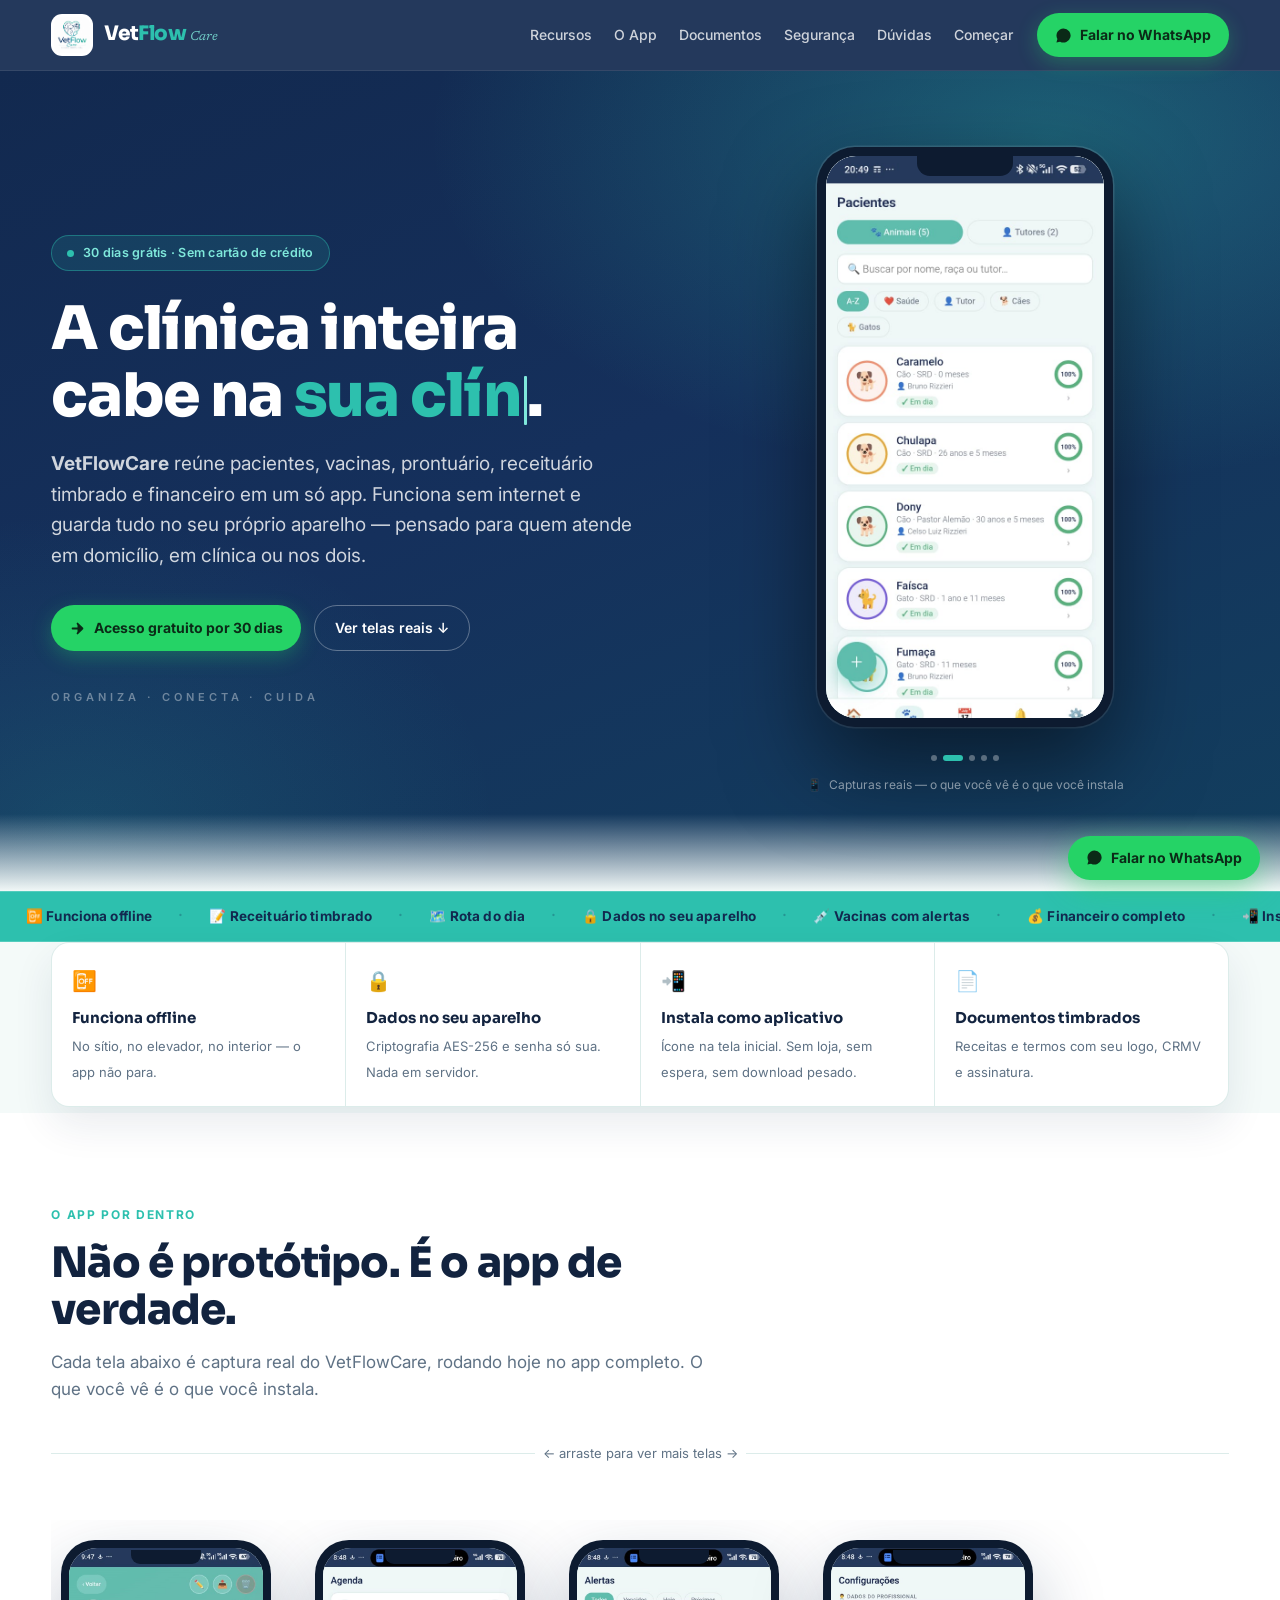
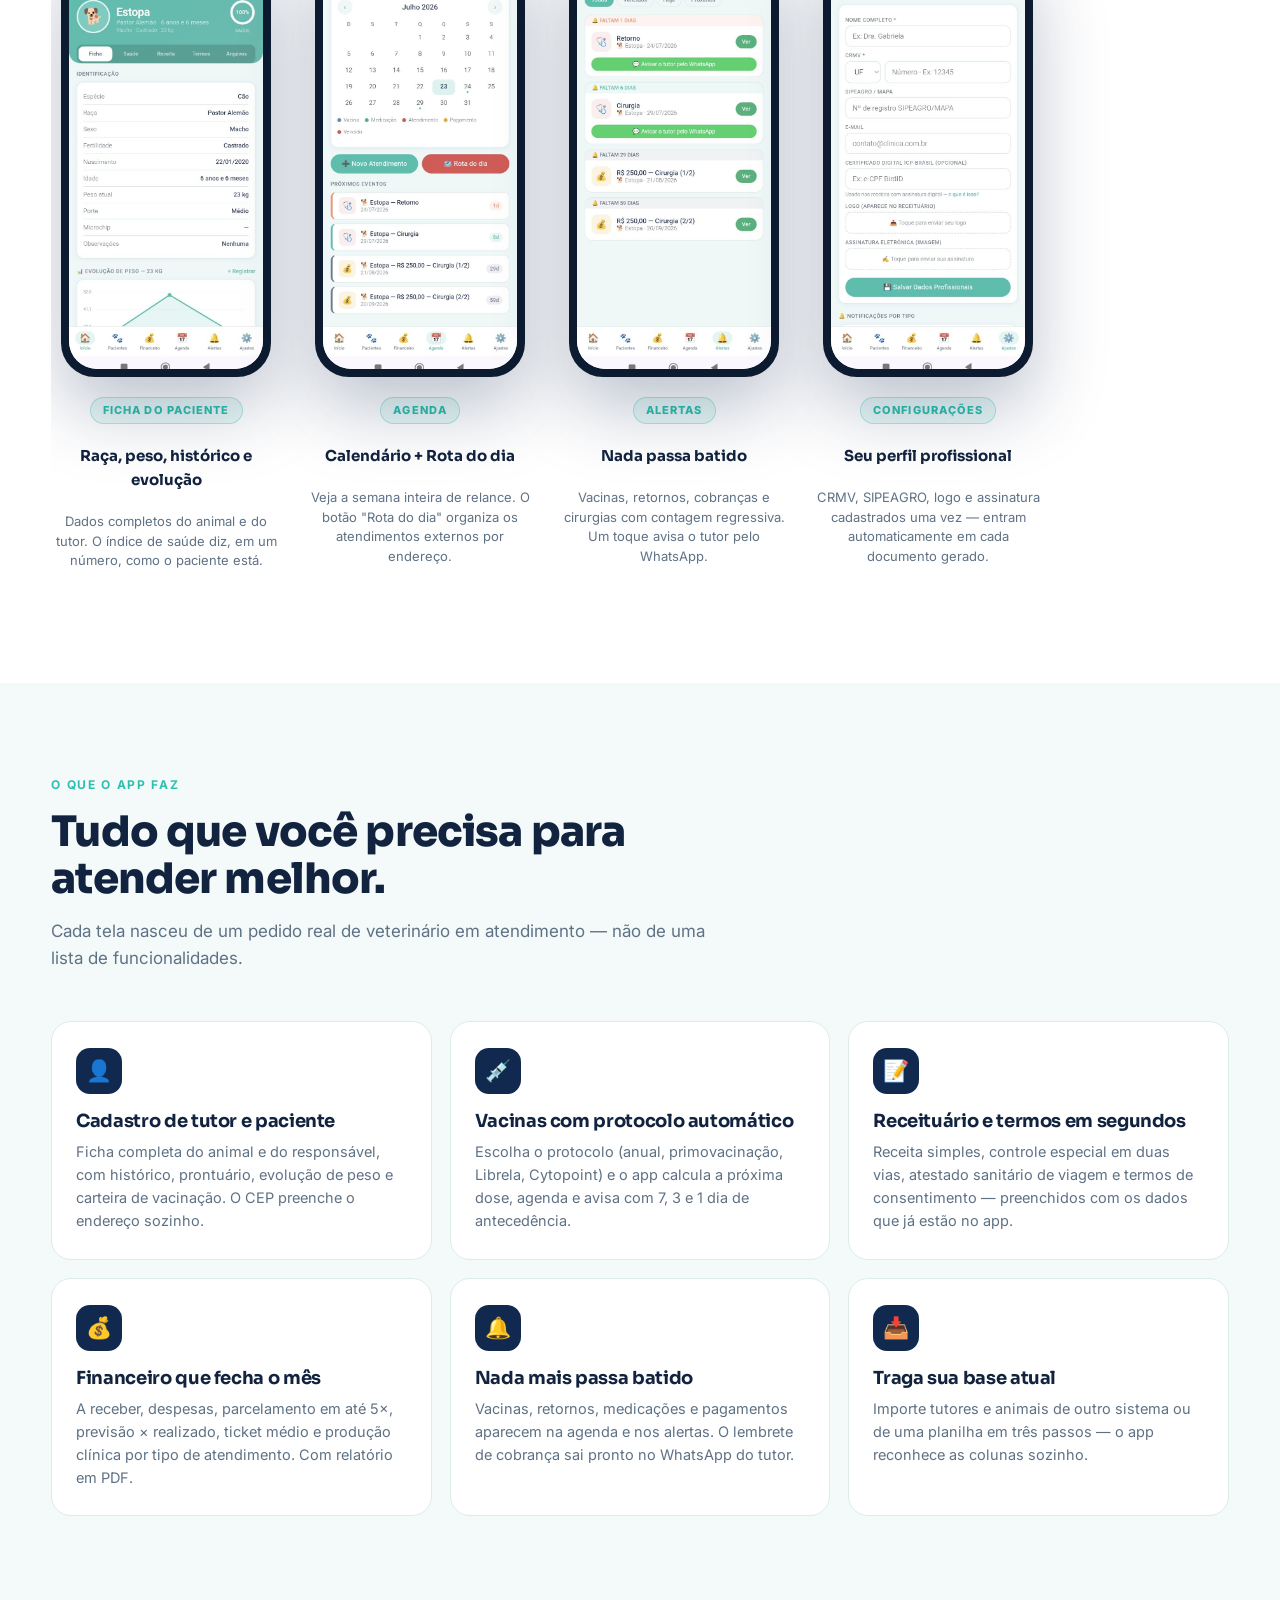
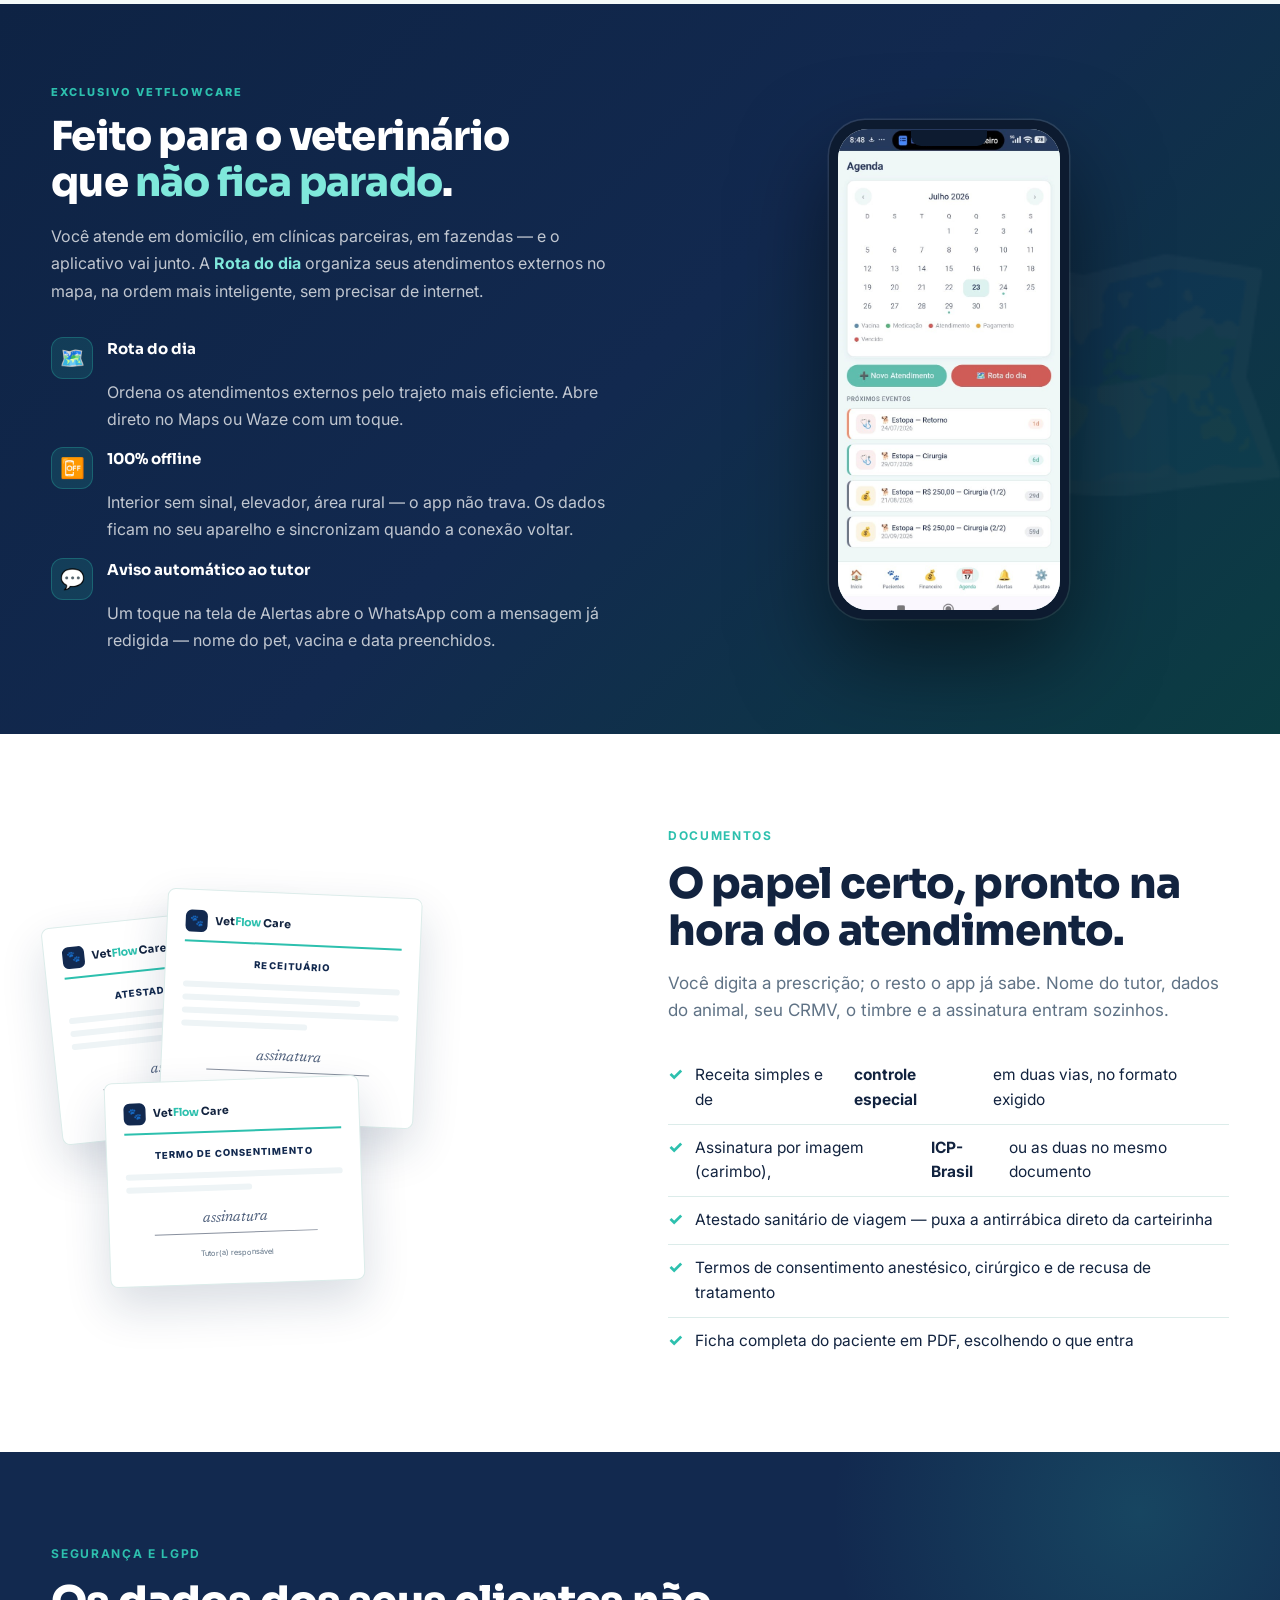
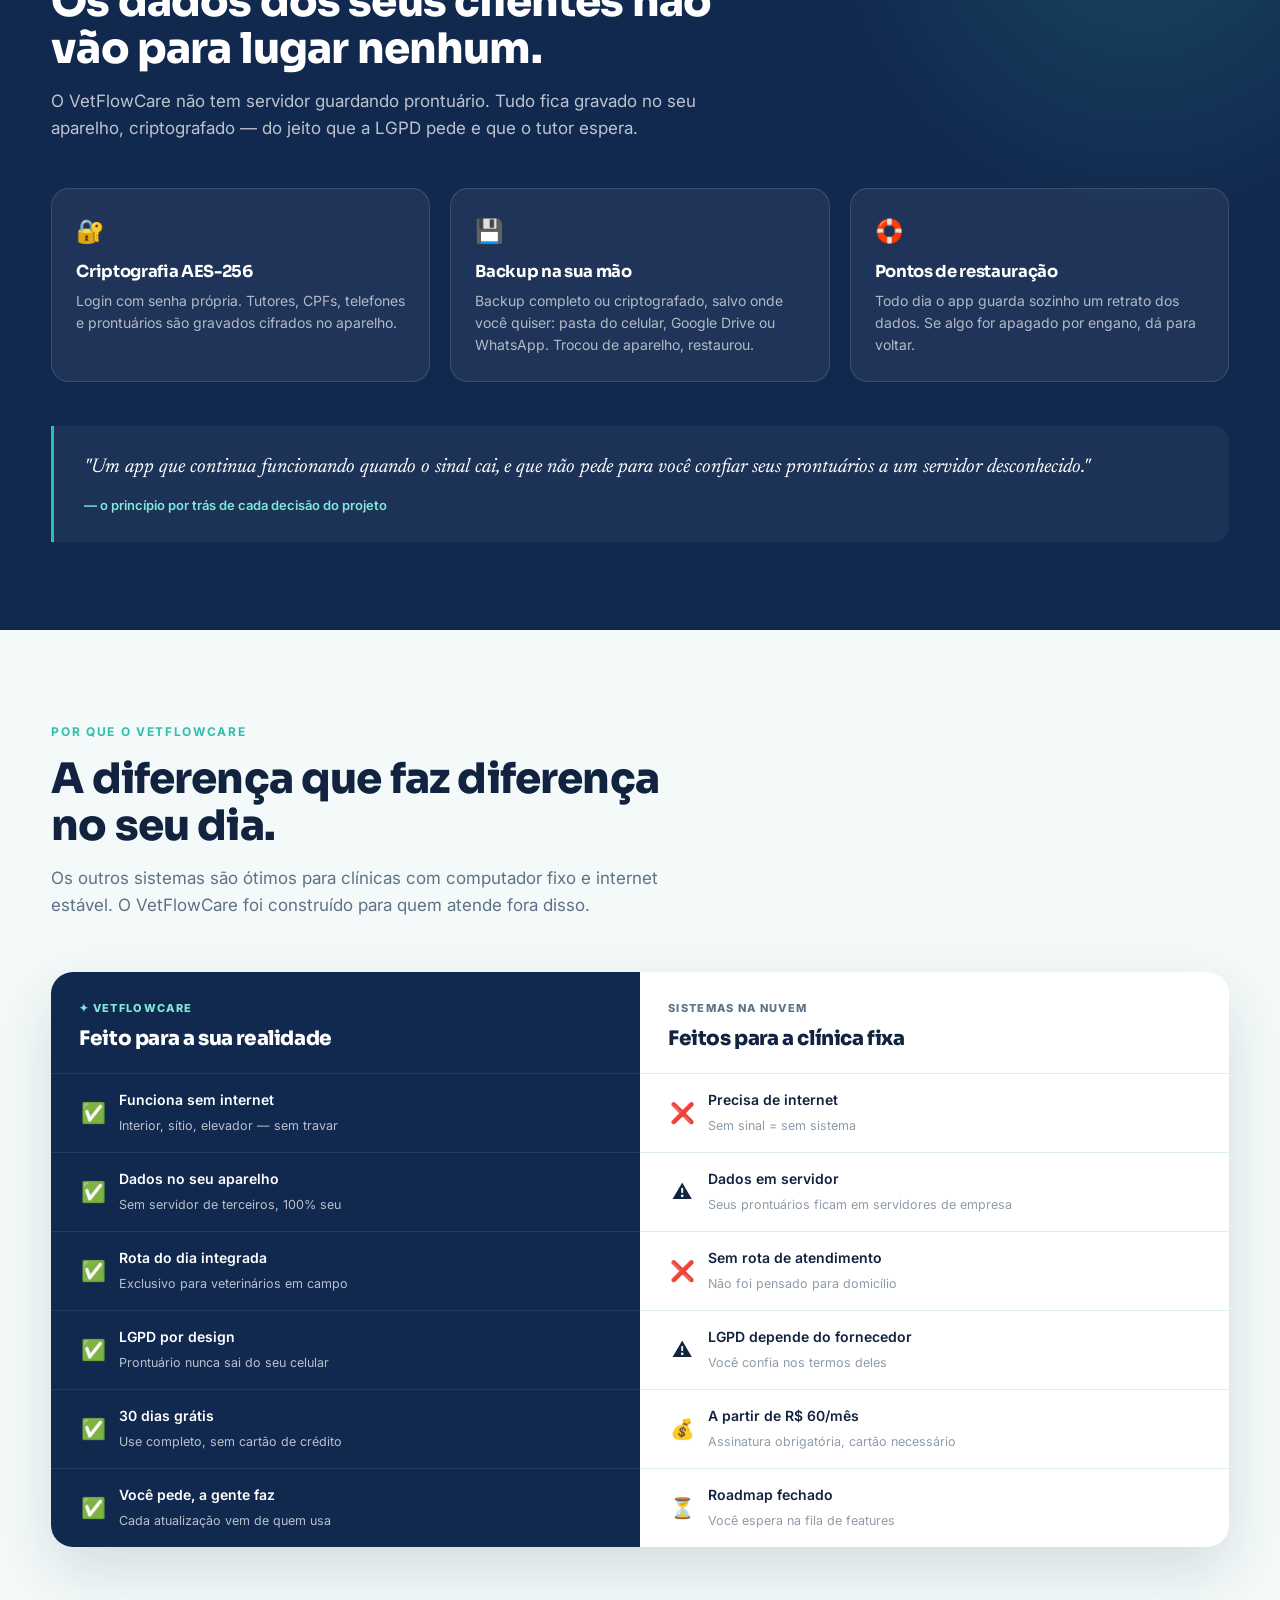
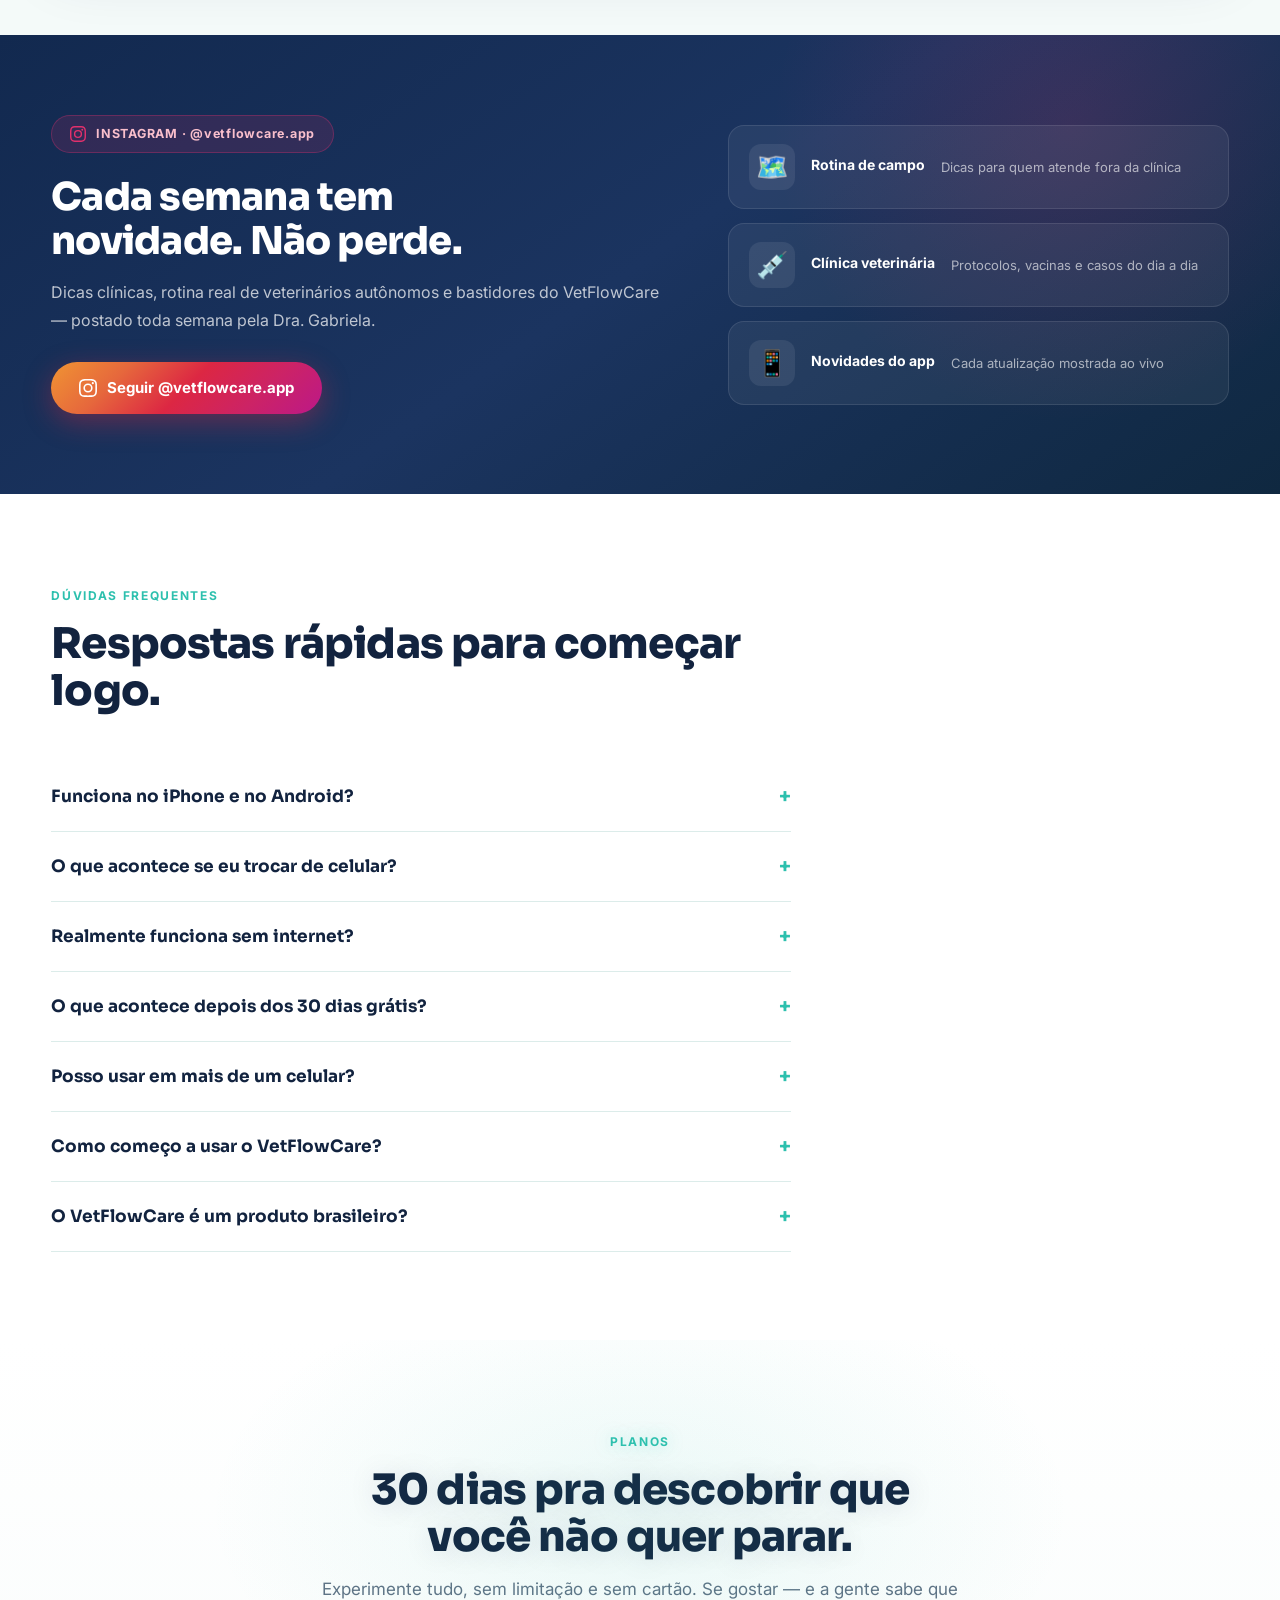
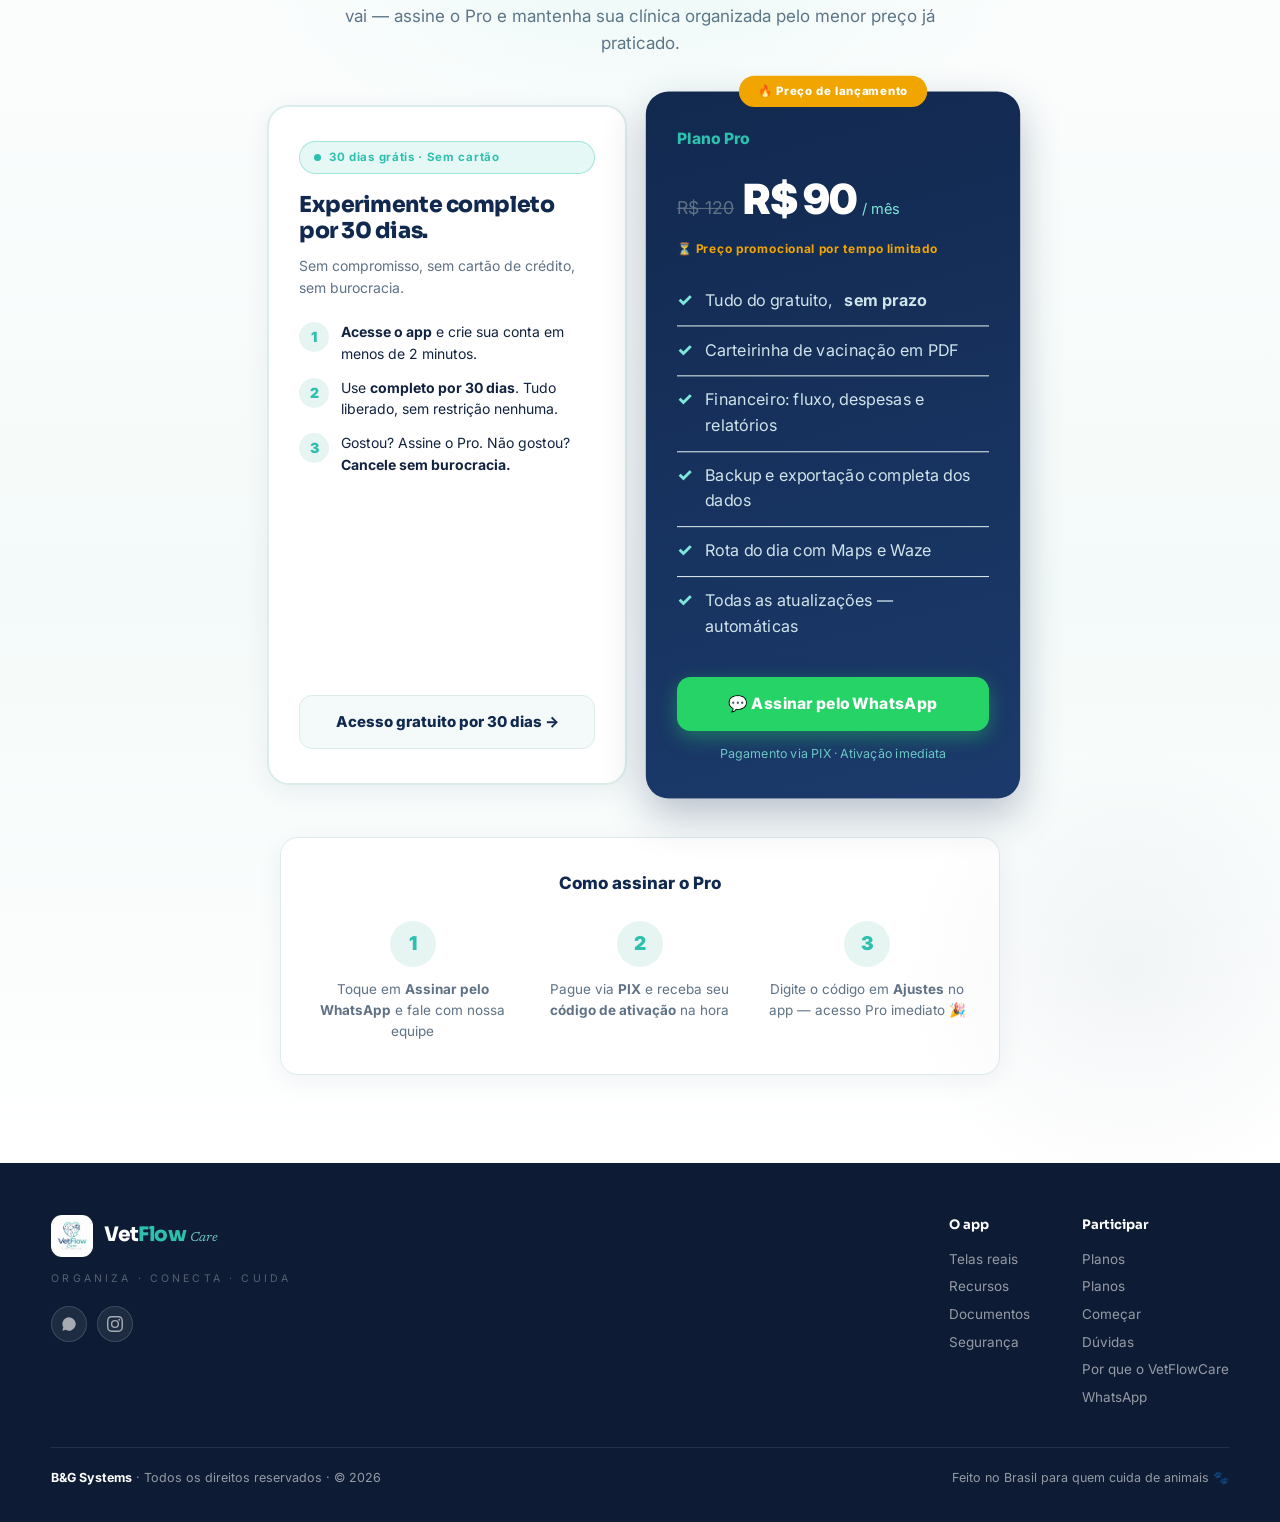
==== commit dcb31fac: "Add files via upload" ====
--- a/index.html
+++ b/index.html
@@ -710,389 +710,6 @@
 .how-step p{font-size:13.5px;color:var(--muted);line-height:1.55;margin:0}
 .how-num{width:46px;height:46px;border-radius:50%;background:#e6f4f2;color:var(--teal);font-weight:900;font-size:19px;display:flex;align-items:center;justify-content:center;margin:0 auto 12px}
 @media(max-width:720px){.plan.featured{transform:none}.plans-grid{flex-direction:column;align-items:center}.plan{max-width:100%}}
-
-
-/* =========================================================
-   VETFLOWCARE — PREMIUM V4
-   Visual inspirado no hero aprovado, responsivo e cross-browser.
-   Camada apenas visual: preserva HTML funcional, links e scripts.
-   ========================================================= */
-:root{
-  --v4-navy-950:#071a33;
-  --v4-navy-900:#0b2446;
-  --v4-navy-800:#12345f;
-  --v4-navy-700:#17486a;
-  --v4-teal:#2DC0AE;
-  --v4-teal-2:#58dfcf;
-  --v4-teal-soft:#a8f4e9;
-  --v4-ice:#eef9f8;
-  --v4-white:#ffffff;
-  --v4-text:#12294f;
-  --v4-muted:#62758a;
-  --v4-line:rgba(18,41,79,.09);
-  --v4-shadow:0 22px 60px rgba(18,41,79,.10);
-}
-html{
-  scroll-padding-top:82px;
-  -webkit-text-size-adjust:100%;
-  text-size-adjust:100%;
-}
-body{
-  min-width:280px;
-  background:
-    radial-gradient(900px 500px at 50% -180px, rgba(45,192,174,.09), transparent 70%),
-    #fff;
-  color:var(--v4-text);
-}
-img{height:auto}
-button,a{-webkit-tap-highlight-color:transparent}
-@supports (-webkit-touch-callout:none){
-  body{min-height:-webkit-fill-available}
-}
-
-/* NAV — logo visível e identidade original */
-nav{
-  background:rgba(18,41,79,.96)!important;
-  -webkit-backdrop-filter:blur(16px) saturate(1.15);
-  backdrop-filter:blur(16px) saturate(1.15);
-  box-shadow:0 8px 28px rgba(7,26,51,.14)!important;
-  border-bottom:1px solid rgba(255,255,255,.08)!important;
-}
-nav .shell{min-height:68px;padding:10px 0!important}
-.mark{gap:11px!important;min-width:0}
-.mark img{
-  width:50px!important;height:50px!important;object-fit:contain!important;
-  border-radius:14px!important;background:#fff!important;padding:4px!important;
-  box-shadow:0 8px 22px rgba(0,0,0,.15)!important;
-}
-.mark .wm{font-size:22px!important;color:#fff!important}
-.mark .wm i{color:var(--v4-teal)!important}
-.mark .sub{font-size:14px!important;color:var(--v4-teal-soft)!important;opacity:1!important}
-nav .links{gap:28px!important}
-nav .links a{font-size:14px!important;color:rgba(255,255,255,.82)!important;font-weight:600!important;position:relative}
-nav .links a::after{content:'';position:absolute;left:0;right:100%;bottom:-7px;height:2px;border-radius:999px;background:var(--v4-teal);transition:right .2s ease}
-nav .links a:hover{color:#fff!important}
-nav .links a:hover::after{right:0}
-nav .zap{padding:12px 20px!important}
-.ham{margin-left:auto!important}
-
-/* HERO — referência visual aprovada */
-.hero{
-  min-height:calc(100svh - 68px);
-  min-height:calc(100dvh - 68px);
-  overflow:hidden!important;
-  background:
-    radial-gradient(850px 620px at 88% 17%, rgba(45,192,174,.28), transparent 62%),
-    radial-gradient(650px 420px at 0% 100%, rgba(45,192,174,.09), transparent 62%),
-    linear-gradient(135deg,var(--v4-navy-950) 0%,var(--navy) 42%,#123a5d 76%,#0d5270 120%)!important;
-}
-.hero::before{
-  content:'';position:absolute;inset:0;pointer-events:none;z-index:0;
-  background:
-    linear-gradient(118deg,rgba(255,255,255,.045),transparent 31%),
-    radial-gradient(circle at 12% 20%,rgba(255,255,255,.12) 0 1.5px,transparent 2px),
-    radial-gradient(circle at 78% 17%,rgba(255,255,255,.08) 0 1.5px,transparent 2px),
-    radial-gradient(circle at 70% 81%,rgba(255,255,255,.08) 0 1.5px,transparent 2px);
-}
-.hero::after{height:84px!important;background:linear-gradient(to bottom,transparent,rgba(10,50,78,.16))!important}
-.hero>.shell{
-  position:relative;z-index:1;
-  grid-template-columns:minmax(0,1fr) minmax(410px,520px)!important;
-  align-items:center!important;gap:50px!important;
-  padding:76px 0 92px!important;
-}
-.hero>.shell>div:first-child{max-width:680px;position:relative;z-index:4}
-.eyebrow{
-  padding:10px 16px!important;border-radius:999px!important;
-  color:#d4fff9!important;background:rgba(45,192,174,.10)!important;
-  border:1px solid rgba(88,223,207,.44)!important;
-  -webkit-backdrop-filter:blur(8px);backdrop-filter:blur(8px);
-  box-shadow:none!important;
-}
-.eyebrow .dot{background:var(--v4-teal-2)!important;box-shadow:0 0 0 5px rgba(45,192,174,.09)}
-.hero h1{
-  max-width:12ch!important;margin-top:26px!important;
-  font-size:clamp(45px,5.1vw,76px)!important;line-height:1.02!important;
-  letter-spacing:-.045em!important;color:#fff!important;
-  text-shadow:0 8px 28px rgba(0,0,0,.14);
-}
-.hero h1 em{
-  color:var(--v4-teal-2)!important;
-  background:none!important;-webkit-background-clip:initial!important;background-clip:initial!important;
-}
-.tw-cursor{background:var(--v4-teal-2)!important}
-.hero .lead{
-  max-width:620px!important;margin-top:24px!important;
-  font-size:clamp(16px,1.25vw,19px)!important;line-height:1.72!important;
-  color:rgba(255,255,255,.83)!important;
-}
-.hero .lead strong{color:#fff!important}
-.ctas{gap:14px!important;margin-top:32px!important}
-.hero .ctas .zap{
-  min-height:54px;padding:14px 24px!important;border-radius:999px!important;
-  background:linear-gradient(135deg,#60efbd 0%,#42e1ae 38%,#2bd99f 100%)!important;
-  color:#082d25!important;font-size:15px!important;font-weight:800!important;
-  box-shadow:0 14px 32px rgba(38,219,159,.25)!important;
-}
-.hero .ctas .zap:hover{transform:translateY(-2px);box-shadow:0 19px 40px rgba(38,219,159,.34)!important}
-.hero .ghost{
-  min-height:54px;padding:14px 22px!important;border-radius:999px!important;
-  color:#fff!important;border:1px solid rgba(255,255,255,.33)!important;
-  background:rgba(255,255,255,.035)!important;
-  -webkit-backdrop-filter:blur(10px);backdrop-filter:blur(10px);
-}
-.hero .ghost:hover{background:rgba(255,255,255,.09)!important}
-.slogan{
-  margin-top:32px!important;font-size:12px!important;letter-spacing:.37em!important;
-  color:rgba(255,255,255,.45)!important;
-}
-.v4-benefits{
-  display:grid;grid-template-columns:repeat(3,minmax(0,1fr));gap:12px;
-  margin-top:38px;max-width:660px;
-}
-.v4-benefit{display:grid;grid-template-columns:46px 1fr;gap:12px;align-items:center;min-width:0}
-.v4-benefit .v4-bi{
-  width:46px;height:46px;border-radius:50%;display:grid;place-items:center;
-  border:1px solid rgba(88,223,207,.32);background:rgba(45,192,174,.065);font-size:20px;
-}
-.v4-benefit b{display:block;color:#fff;font-size:12.5px;line-height:1.25;margin-bottom:2px}
-.v4-benefit span{display:block;color:rgba(255,255,255,.58);font-size:11px;line-height:1.35}
-
-/* dispositivo e pets */
-.stage{
-  min-height:680px!important;display:flex!important;align-items:center!important;justify-content:center!important;
-  padding:10px 44px 70px!important;position:relative!important;overflow:visible!important;
-}
-.stage::before{
-  content:'';position:absolute;z-index:0;width:650px;height:650px;border-radius:50%;
-  background:radial-gradient(circle,rgba(45,192,174,.16),rgba(45,192,174,.04) 46%,transparent 68%);
-  top:8px;left:50%;transform:translateX(-48%);pointer-events:none;
-}
-.phone{
-  width:310px!important;padding:10px!important;border-radius:43px!important;
-  background:linear-gradient(155deg,#1a293c,#071221)!important;
-  box-shadow:0 34px 76px rgba(0,0,0,.38),0 0 0 1px rgba(255,255,255,.14)!important;
-  transform:none!important;z-index:4!important;
-}
-.screen{height:600px!important;border-radius:33px!important;background:#eff9f8!important;box-shadow:inset 0 0 0 1px rgba(18,41,79,.05)}
-.notch{top:11px!important;width:98px!important;height:22px!important;background:#07111e!important}
-.hero-screen-img{object-fit:cover!important}
-.hero-dots{position:absolute!important;bottom:30px;left:50%;transform:translateX(-50%);z-index:7;margin:0!important}
-.hero-dot{width:10px!important;height:10px!important;border:none!important;background:rgba(255,255,255,.35)!important}
-.hero-dot.active{width:28px!important;border-radius:999px!important;background:var(--v4-teal-2)!important}
-.hint{position:absolute!important;bottom:0;left:50%;transform:translateX(-50%);z-index:7;width:max-content;max-width:92%;margin:0!important;color:rgba(255,255,255,.52)!important;font-size:11.5px!important;text-align:center}
-.v4-pet{
-  position:absolute;z-index:5;pointer-events:none;user-select:none;
-  filter:drop-shadow(0 22px 26px rgba(0,0,0,.26));
-}
-.v4-dog{width:210px;left:-22px;bottom:80px}
-.v4-cat{width:162px;right:-18px;bottom:72px}
-.v4-script{
-  position:absolute;z-index:5;right:-62px;top:124px;width:158px;
-  font-family:Newsreader,Georgia,serif;font-style:italic;font-size:23px;line-height:1.06;
-  color:rgba(255,255,255,.82);text-align:center;transform:rotate(-4deg);pointer-events:none;
-}
-.v4-script::after{content:'♡';display:block;color:var(--v4-teal-2);font-size:30px;margin-top:4px}
-
-/* faixa de diferenciais mais discreta */
-.ticker-wrap{background:var(--v4-teal)!important;padding:12px 0!important;border:none!important}
-.t-item{color:#0c3551!important;font-size:13px!important}
-.t-sep{color:rgba(12,53,81,.25)!important}
-.facts{background:#f8fcfc;padding:24px 0 8px!important}
-.facts .grid{border:none!important;gap:14px!important;background:transparent!important;box-shadow:none!important}
-.fact{
-  border:1px solid var(--v4-line)!important;border-radius:22px!important;background:#fff!important;
-  box-shadow:0 14px 34px rgba(18,41,79,.055)!important;padding:24px 22px!important;
-}
-.fact .ico{width:46px;height:46px;border-radius:15px;background:#e7f8f5;display:grid;place-items:center}
-
-/* seções — premium sem trocar cores de conteúdo */
-section{padding:96px 0}
-.sec-tag{background:#e6f8f5!important;color:#168b80!important;border:1px solid #c9efea!important}
-.sec-h{color:var(--v4-text)!important;font-size:clamp(31px,4vw,48px)!important;letter-spacing:-.035em!important}
-.sec-p{color:var(--v4-muted)!important;font-size:16.5px!important}
-#telas{background:linear-gradient(180deg,#fff,#f7fcfb)}
-.screens-row{gap:22px!important}
-.scr-card{
-  border-radius:26px!important;background:#fff!important;border:1px solid var(--v4-line)!important;
-  box-shadow:0 18px 42px rgba(18,41,79,.065)!important;padding:22px!important;
-}
-.scr-card:hover{transform:translateY(-5px)!important;box-shadow:0 25px 50px rgba(18,41,79,.10)!important}
-.scr-phone{border-radius:32px!important;background:linear-gradient(145deg,#0b1c36,#18395f)!important;box-shadow:0 20px 40px rgba(18,41,79,.16)!important}
-.scr-screen-wrap{border-radius:25px!important}
-.scr-badge{background:#e6f8f5!important;color:#168b80!important}
-.scr-lbl{color:var(--v4-text)!important}
-.scr-desc{color:var(--v4-muted)!important}
-#recursos{background:#fff}
-.card{
-  border-radius:24px!important;border:1px solid var(--v4-line)!important;background:linear-gradient(180deg,#fff,#fbfefe)!important;
-  box-shadow:0 14px 38px rgba(18,41,79,.055)!important;
-}
-.card:hover{transform:translateY(-5px)!important;box-shadow:0 22px 46px rgba(18,41,79,.09)!important;border-color:rgba(45,192,174,.28)!important}
-.card .ico{background:#e5f8f5!important;border-radius:16px!important}
-#rota{background:linear-gradient(135deg,#0a1c38,#12345f 58%,#10506a)!important}
-#rota .sec-h{color:#fff!important}
-#rota .sec-p{color:rgba(255,255,255,.74)!important}
-.rota-item{background:rgba(255,255,255,.07)!important;border-color:rgba(255,255,255,.10)!important;-webkit-backdrop-filter:blur(10px);backdrop-filter:blur(10px)}
-.rota-phone-frame{background:#fff!important;box-shadow:0 24px 55px rgba(0,0,0,.23)!important}
-.docs-wrap{gap:62px!important}
-.paper{box-shadow:0 24px 52px rgba(18,41,79,.13)!important}
-#seguranca{background:linear-gradient(135deg,#08182e,#10294f 58%,#123c5d)!important}
-.sbox,.pull{border-radius:22px!important}
-.comp-grid{border-radius:28px!important;overflow:hidden!important;box-shadow:0 22px 52px rgba(18,41,79,.09)!important}
-.comp-col.ours{background:linear-gradient(165deg,#0a1d3a,#12305d)!important}
-.comp-col.theirs{background:#fff!important}
-#faq{background:#f8fcfc}
-.faq-item{background:#fff!important;border:1px solid var(--v4-line)!important;border-radius:16px!important;margin-bottom:12px;overflow:hidden;box-shadow:0 8px 24px rgba(18,41,79,.045)}
-
-/* planos — legíveis, sutis e alinhados ao original */
-#planos{
-  background:
-    radial-gradient(760px 390px at 50% -50px,rgba(45,192,174,.09),transparent 65%),
-    linear-gradient(180deg,#fff,#f2faf9)!important;
-}
-.plans-grid{gap:24px!important;max-width:820px!important}
-.plan{
-  border-radius:26px!important;background:#fff!important;border:1.5px solid #dcecea!important;
-  box-shadow:0 18px 42px rgba(18,41,79,.075)!important;padding:34px 30px!important;
-}
-.plan.featured{
-  background:linear-gradient(165deg,#12294f 0%,#1b3a6b 100%)!important;
-  border:none!important;box-shadow:0 25px 55px rgba(18,41,79,.25)!important;
-}
-.plan-name{color:var(--navy)!important}
-.plan.featured .plan-name{color:var(--teal)!important}
-.plan-price .amt{color:var(--navy)!important}
-.plan.featured .plan-price .amt{color:#fff!important}
-.plan-price .orig{color:#8392a0!important}
-.plan.featured .plan-price .orig{color:rgba(255,255,255,.5)!important}
-.plan-price .per{color:var(--muted)!important}
-.plan.featured .plan-price .per{color:var(--teal-soft)!important}
-.plan-promo-note{color:#e2a900!important}
-.plan .check-list.light li{color:#d0e4ec!important}
-.plan-cta.outline{
-  background:linear-gradient(135deg,#eef9f7 0%,#dff6f2 100%)!important;
-  color:var(--navy)!important;border:1px solid #cfece7!important;
-  box-shadow:0 8px 22px rgba(18,41,79,.055)!important;
-}
-.plan-cta.outline:hover{background:linear-gradient(135deg,#f6fcfb,#e6f8f5)!important}
-.plan-cta.wapp{background:#25D366!important;color:#fff!important}
-.how-pro{border-radius:22px!important;box-shadow:0 16px 38px rgba(18,41,79,.06)!important}
-
-/* footer */
-footer{background:linear-gradient(180deg,#0b1c38,#071425)!important}
-.social-btn{background:rgba(255,255,255,.06)!important;border:1px solid rgba(255,255,255,.08)!important}
-
-/* ===== TABLET ===== */
-@media (max-width:1100px){
-  nav .links{gap:18px!important}
-  .hero>.shell{grid-template-columns:minmax(0,1fr) minmax(350px,440px)!important;gap:24px!important}
-  .hero h1{font-size:clamp(43px,5vw,62px)!important}
-  .stage{min-height:620px!important;padding-left:32px!important;padding-right:32px!important}
-  .phone{width:280px!important}
-  .screen{height:540px!important}
-  .v4-dog{width:170px;left:-5px;bottom:88px}
-  .v4-cat{width:130px;right:-5px;bottom:84px}
-  .v4-script{right:-22px;top:86px;font-size:19px;width:128px}
-}
-
-/* ===== MOBILE + TABLET PEQUENO — mantém todos os elementos ===== */
-@media (max-width:1000px){
-  nav .links,nav>.shell>.zap{display:none!important}
-  .ham{display:flex!important}
-  .hero{min-height:auto!important}
-  .hero>.shell{
-    grid-template-columns:1fr!important;gap:20px!important;padding:64px 0 76px!important;text-align:center!important;
-  }
-  .hero>.shell>div:first-child{max-width:760px;margin:0 auto}
-  .eyebrow{margin-inline:auto}
-  .hero h1{max-width:13ch!important;margin-inline:auto!important}
-  .hero .lead{margin-inline:auto!important;max-width:680px!important}
-  .ctas{justify-content:center!important}
-  .slogan{text-align:center!important}
-  .v4-benefits{margin:34px auto 0;max-width:700px;text-align:left}
-  .stage{width:min(720px,100%);min-height:650px!important;margin:0 auto!important;padding-top:6px!important}
-  .v4-dog{width:190px;left:8%;bottom:70px}
-  .v4-cat{width:142px;right:8%;bottom:68px}
-  .v4-script{right:4%;top:108px}
-  .phone{width:300px!important}
-  .screen{height:580px!important}
-}
-
-@media (max-width:720px){
-  :root{--shell:min(94vw,640px)}
-  nav .shell{min-height:62px;padding:8px 0!important}
-  .mark img{width:45px!important;height:45px!important}
-  .mark .wm{font-size:20px!important}
-  .mark .sub{font-size:13px!important}
-  .hero>.shell{padding:48px 0 64px!important}
-  .eyebrow{font-size:11.5px!important;padding:8px 12px!important}
-  .hero h1{font-size:clamp(37px,10.4vw,56px)!important;margin-top:20px!important}
-  .hero .lead{font-size:15.5px!important;line-height:1.62!important}
-  .ctas{flex-direction:column!important;align-items:stretch!important;max-width:390px;margin-inline:auto!important}
-  .hero .ctas .zap,.hero .ghost{width:100%;justify-content:center!important}
-  .slogan{font-size:10px!important;letter-spacing:.28em!important}
-  .v4-benefits{grid-template-columns:1fr;gap:12px;max-width:390px}
-  .v4-benefit{grid-template-columns:42px 1fr;background:rgba(255,255,255,.045);border:1px solid rgba(255,255,255,.07);padding:10px 12px;border-radius:16px}
-  .v4-benefit .v4-bi{width:42px;height:42px}
-  .stage{min-height:600px!important;padding:0 0 70px!important;overflow:visible!important}
-  .phone{width:min(67vw,285px)!important}
-  .screen{height:min(128vw,550px)!important}
-  .v4-dog{width:min(40vw,165px);left:0;bottom:72px}
-  .v4-cat{width:min(31vw,126px);right:0;bottom:68px}
-  .v4-script{top:40px;right:0;font-size:16px;width:112px;color:rgba(255,255,255,.72)}
-  .hero-dots{bottom:32px!important}
-  .hint{bottom:4px!important;font-size:10.5px!important}
-  section{padding:76px 0!important}
-  .facts .grid{grid-template-columns:1fr!important}
-  .screens-row{padding-inline:1px!important}
-  .scr-card{min-width:82vw!important}
-  .cards,.sec-grid,.comp-grid,.docs-wrap{grid-template-columns:1fr!important}
-  .plans-grid{flex-direction:column!important;align-items:stretch!important}
-  .plan{max-width:none!important;min-width:0!important}
-  .plan.featured{transform:none!important}
-  .float-zap{right:12px!important;bottom:max(12px,env(safe-area-inset-bottom))!important;padding:12px 15px!important}
-  .float-zap span{display:none!important}
-}
-
-@media (max-width:430px){
-  .v4-script{display:none}
-  .stage{min-height:550px!important}
-  .phone{width:min(70vw,268px)!important}
-  .screen{height:min(134vw,518px)!important}
-  .v4-dog{width:min(43vw,152px);left:-3%;bottom:70px}
-  .v4-cat{width:min(34vw,118px);right:-2%;bottom:67px}
-  .hero h1{font-size:clamp(35px,10.5vw,47px)!important}
-}
-
-@media (max-width:350px){
-  .mark .sub{display:none!important}
-  .hero>.shell{padding-top:40px!important}
-  .phone{width:72vw!important}
-  .stage{min-height:500px!important}
-  .v4-dog{width:43vw;left:-5%}
-  .v4-cat{width:34vw;right:-5%}
-}
-
-/* Touch: não depender de hover */
-@media (hover:none) and (pointer:coarse){
-  .card:hover,.scr-card:hover,.hero .ctas .zap:hover{transform:none!important}
-}
-
-/* Fallback Safari para blur */
-@supports not ((backdrop-filter:blur(2px)) or (-webkit-backdrop-filter:blur(2px))){
-  nav{background:#12294f!important}
-  .mob-nav{background:#0c182c!important}
-  .hero .ghost{background:rgba(255,255,255,.08)!important}
-}
-
-/* Preferência de movimento reduzido */
-@media (prefers-reduced-motion:reduce){
-  html{scroll-behavior:auto!important}
-  .tw-cursor,.ticker-track{animation:none!important}
-  .reveal{opacity:1!important;transform:none!important;transition:none!important}
-}
-
 </style>
 </head>
 <body>
@@ -1155,11 +772,6 @@
         <a class="ghost" href="#telas">Ver telas reais ↓</a>
       </div>
       <div class="slogan">ORGANIZA · CONECTA · CUIDA</div>
-      <div class="v4-benefits" aria-label="Principais diferenciais">
-        <div class="v4-benefit"><div class="v4-bi">🗓️</div><div><b>Agenda inteligente</b><span>Atendimentos sempre em ordem</span></div></div>
-        <div class="v4-benefit"><div class="v4-bi">🐾</div><div><b>Prontuário completo</b><span>Histórico, vacinas e evolução</span></div></div>
-        <div class="v4-benefit"><div class="v4-bi">📊</div><div><b>Financeiro descomplicado</b><span>Controle da rotina em um só lugar</span></div></div>
-      </div>
     </div>
 
     <!-- capturas reais do app rodando -->
@@ -1186,9 +798,6 @@
           </div>
         </div>
       </div>
-      <img class="v4-pet v4-dog" src="vfc-dog-premium.png" alt="Golden Retriever como elemento visual da marca VetFlowCare">
-      <img class="v4-pet v4-cat" src="vfc-cat-premium.png" alt="Gato tigrado como elemento visual da marca VetFlowCare">
-      <div class="v4-script" aria-hidden="true">Mais tempo para o que realmente importa</div>
       <div class="hero-dots" id="heroDots" aria-label="Navegar entre telas do app">
         <button class="hero-dot active" data-idx="0" aria-label="Tela Início"></button>
         <button class="hero-dot" data-idx="1" aria-label="Tela Pacientes"></button>
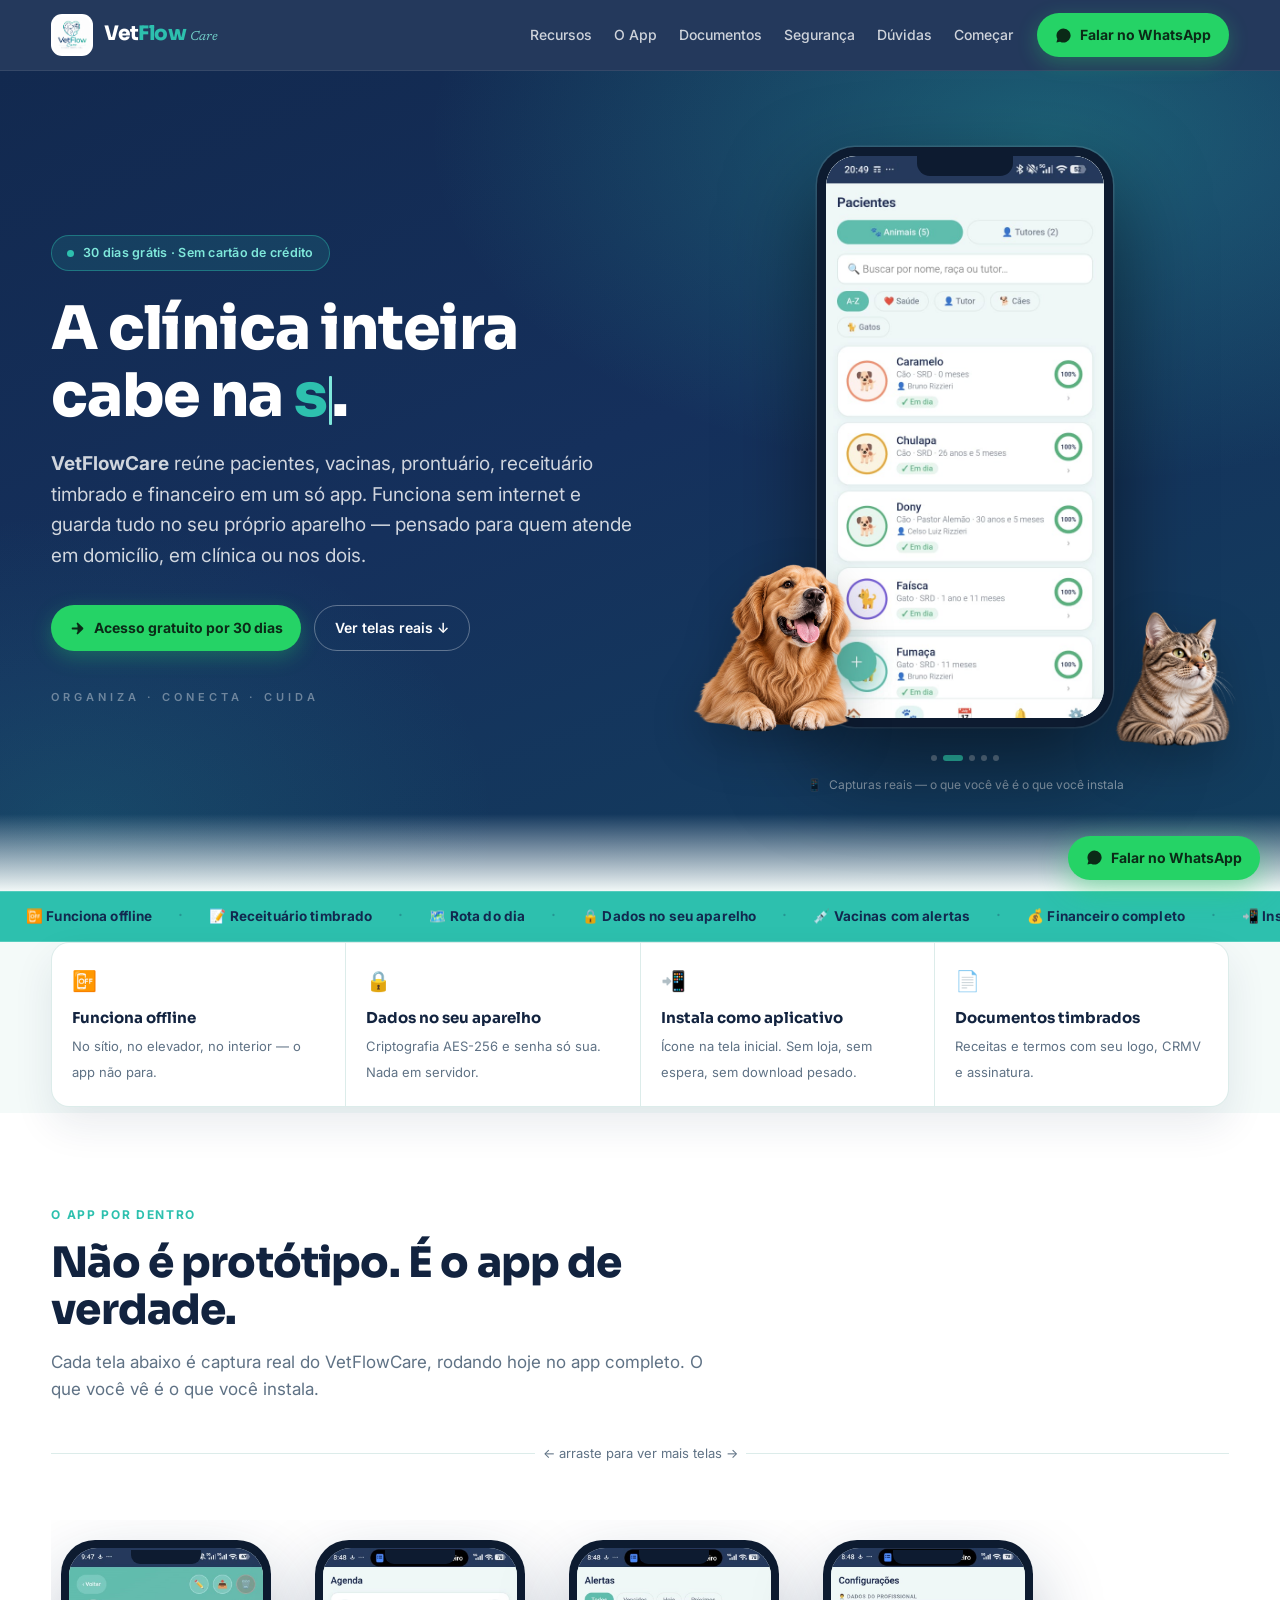
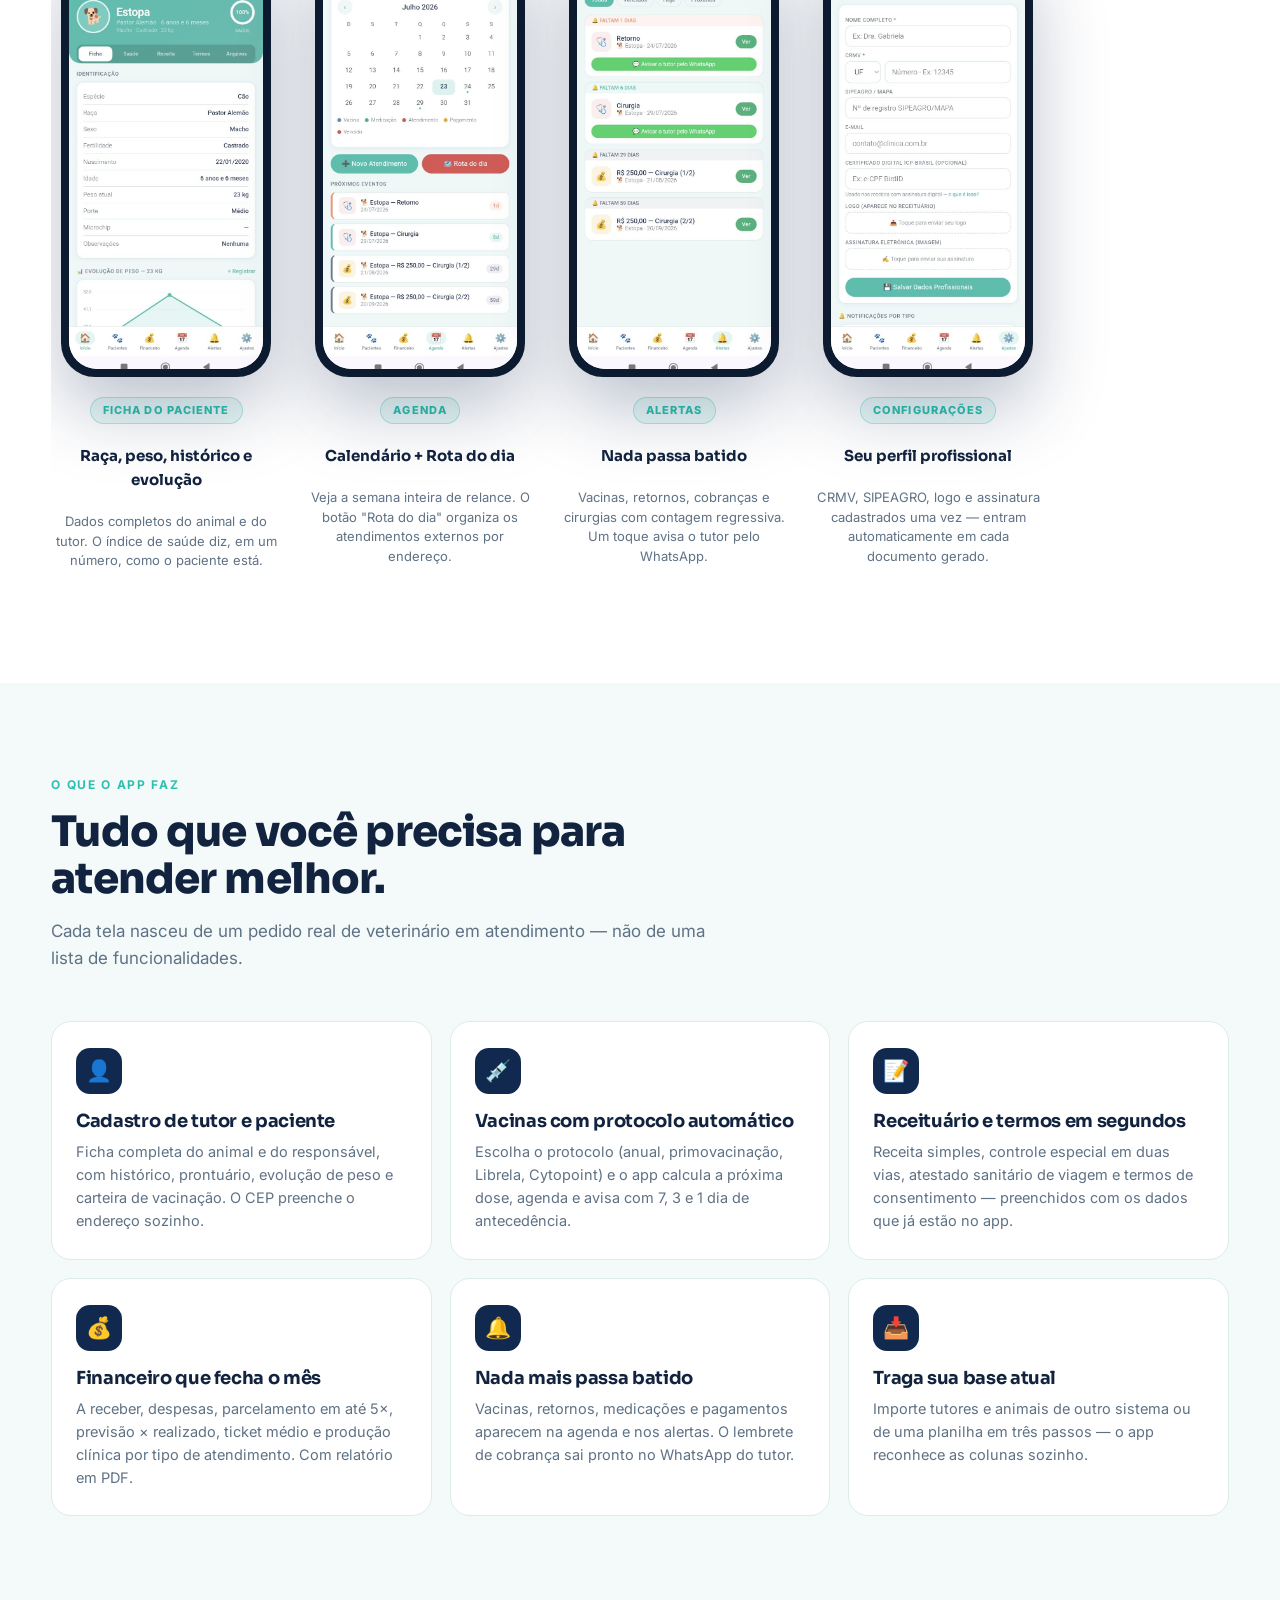
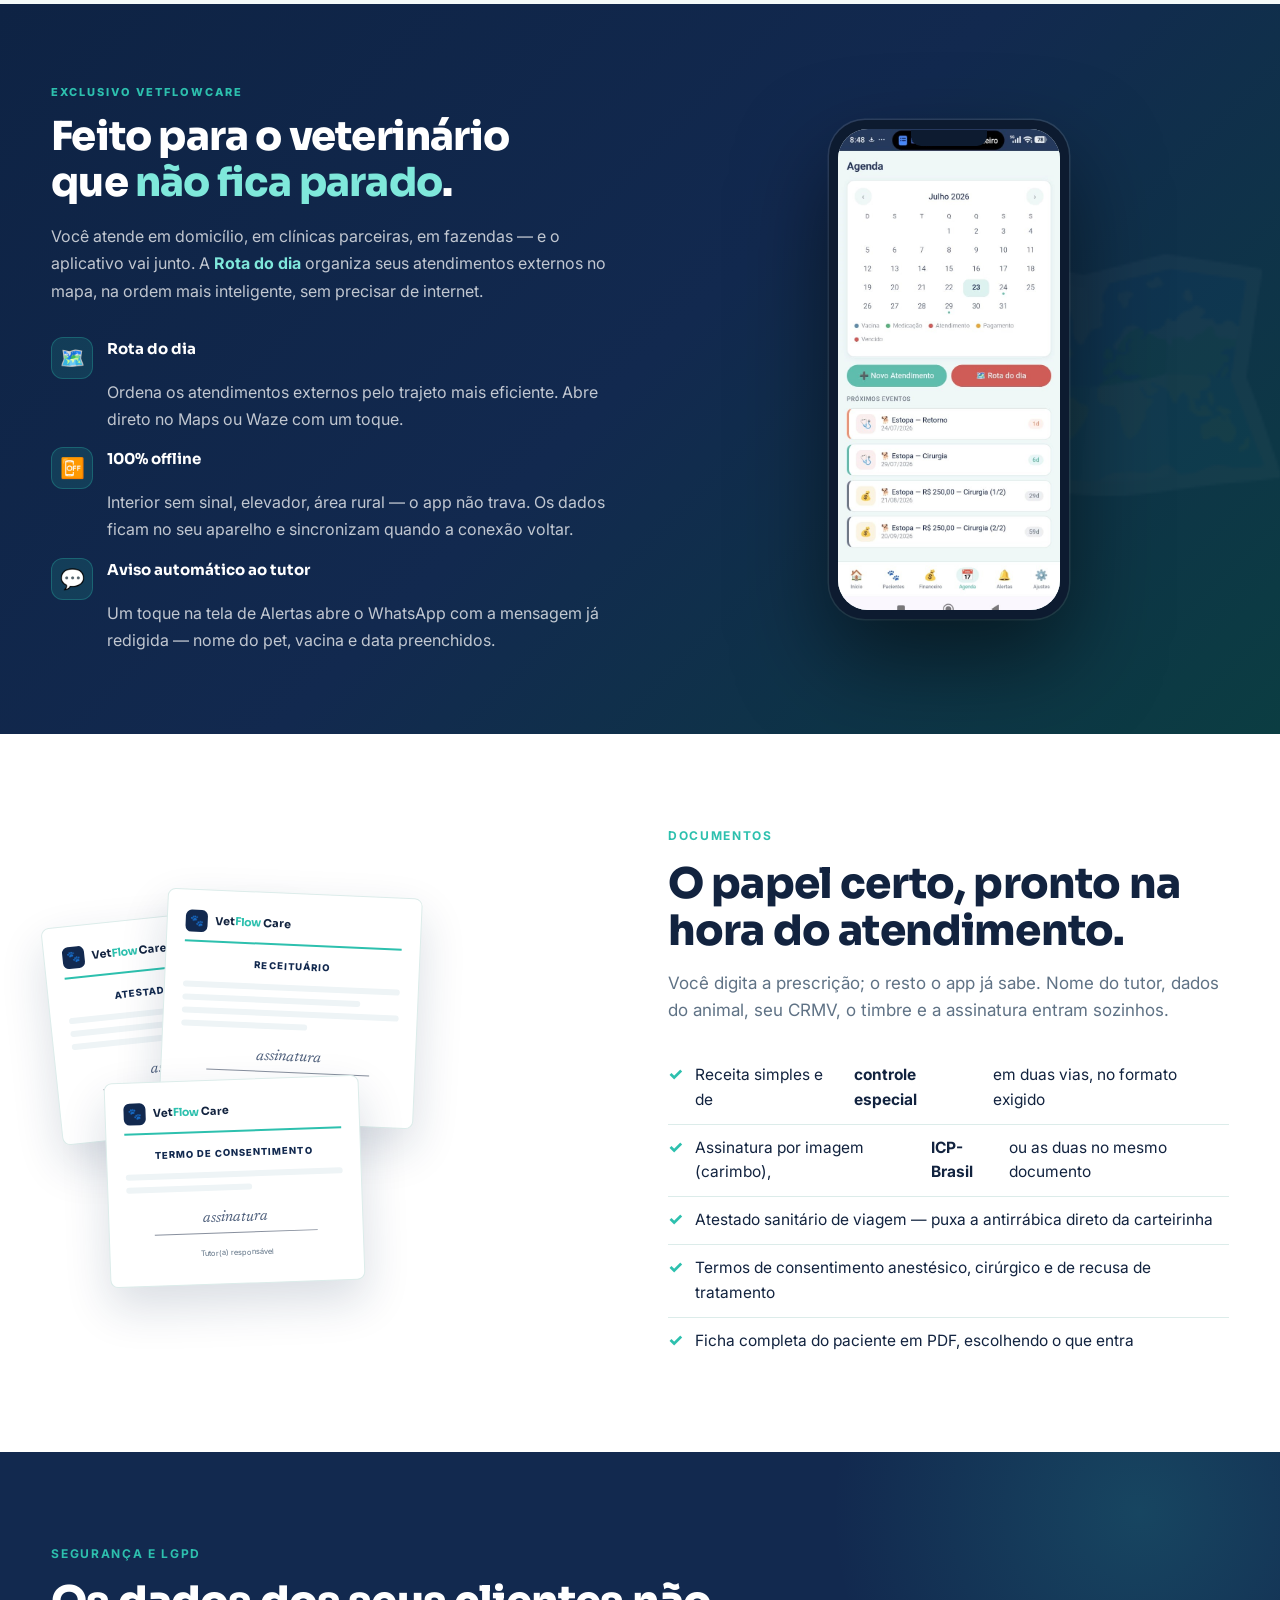
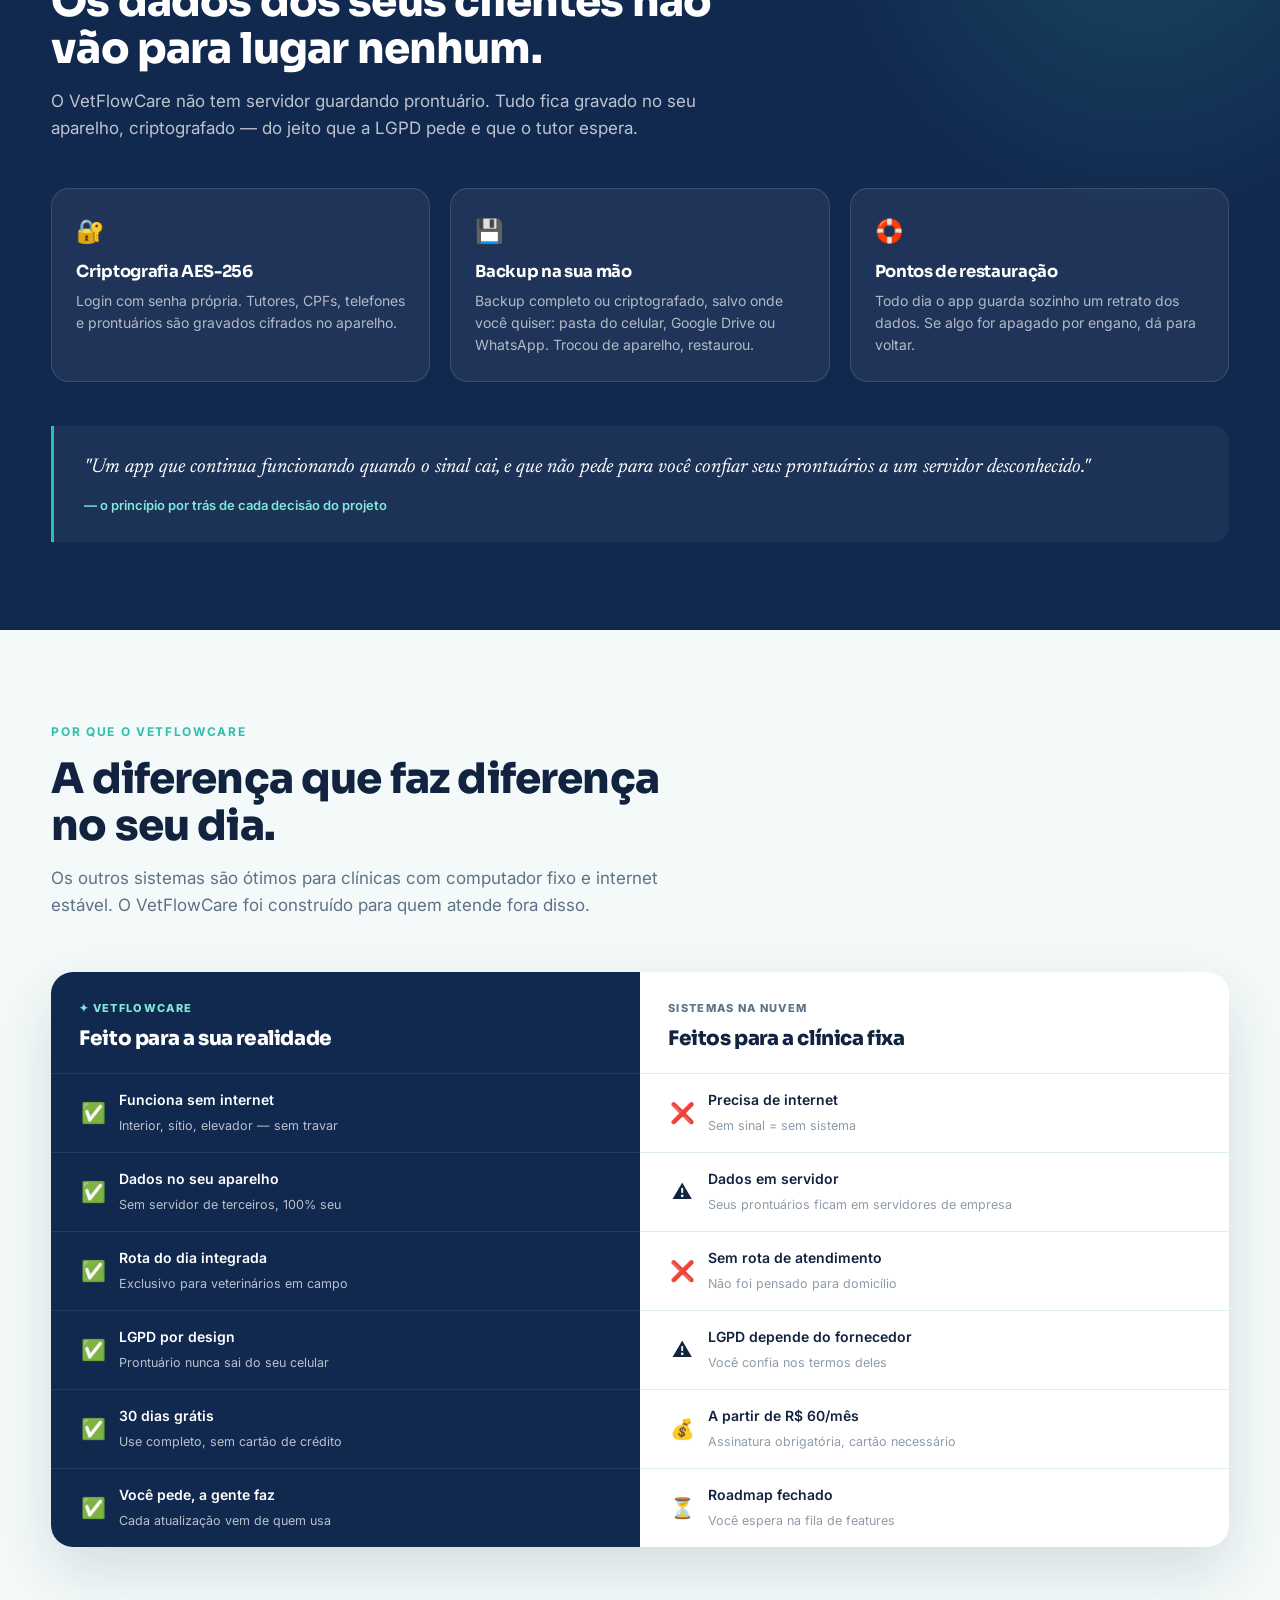
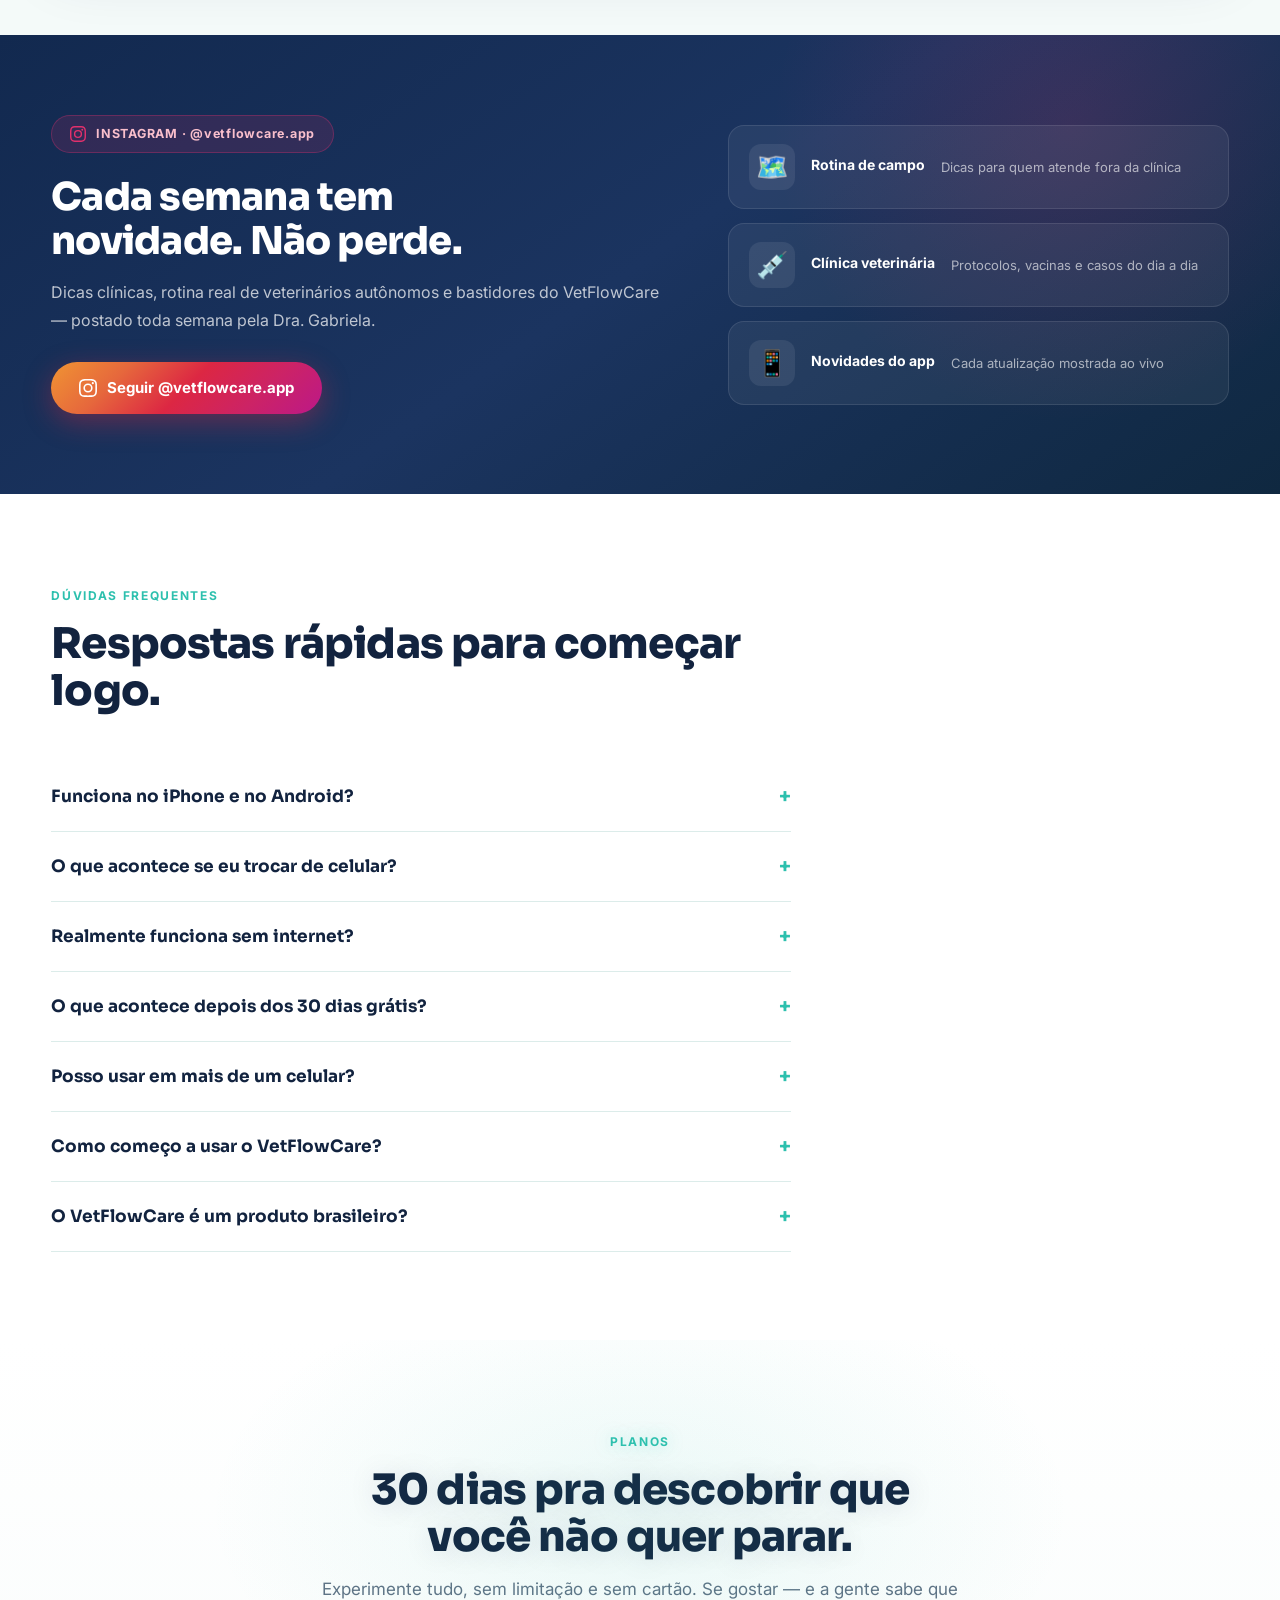
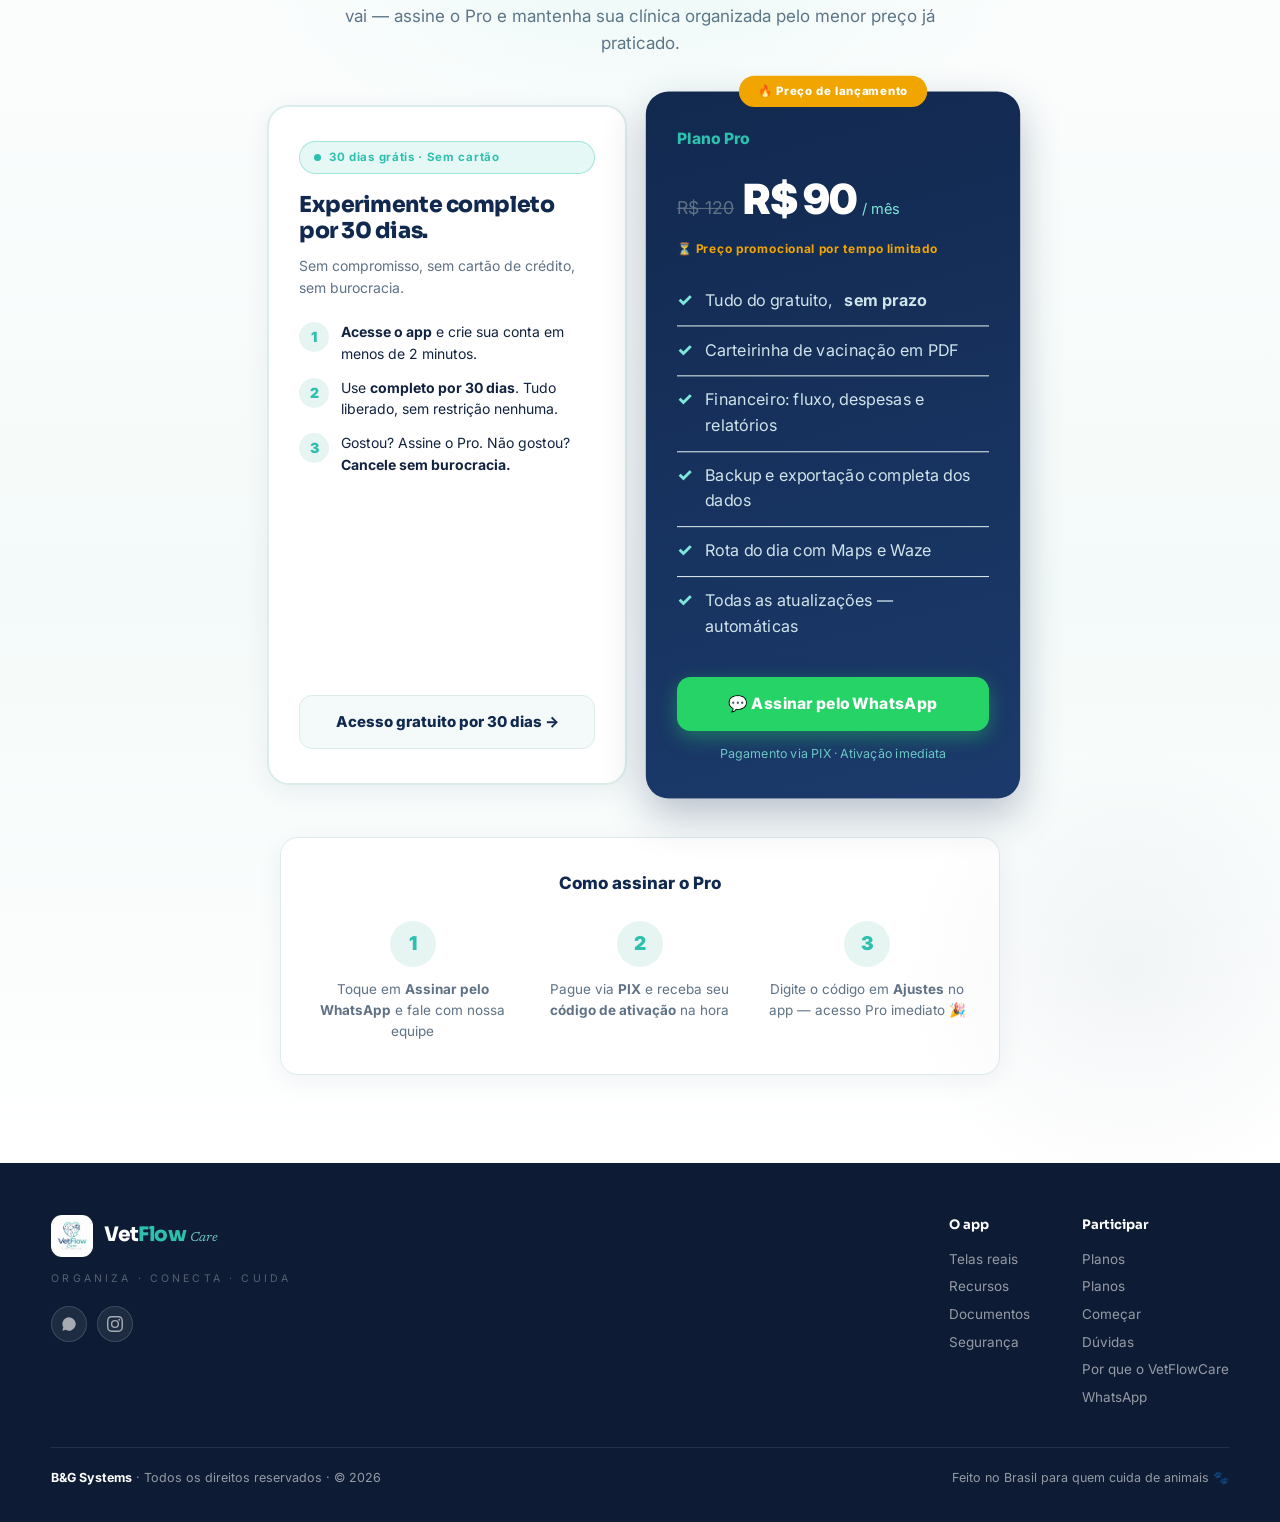
==== commit 3db5b66b: "Add files via upload" ====
--- a/index.html
+++ b/index.html
@@ -710,6 +710,37 @@
 .how-step p{font-size:13.5px;color:var(--muted);line-height:1.55;margin:0}
 .how-num{width:46px;height:46px;border-radius:50%;background:#e6f4f2;color:var(--teal);font-weight:900;font-size:19px;display:flex;align-items:center;justify-content:center;margin:0 auto 12px}
 @media(max-width:720px){.plan.featured{transform:none}.plans-grid{flex-direction:column;align-items:center}.plan{max-width:100%}}
+
+
+/* ===== ÚNICA ALTERAÇÃO VISUAL: CÃO + GATO NO HERO ===== */
+.stage{position:relative;isolation:isolate}
+.stage .phone{position:relative;z-index:4}
+.hero-pet{
+  position:absolute;z-index:5;pointer-events:none;user-select:none;
+  height:auto;object-fit:contain;
+  filter:drop-shadow(0 18px 24px rgba(0,0,0,.24));
+}
+.hero-dog{width:188px;left:50%;margin-left:-288px;bottom:54px}
+.hero-cat{width:138px;left:50%;margin-left:138px;bottom:48px}
+
+@media(max-width:1000px){
+  .hero-dog{width:172px;margin-left:-260px;bottom:54px}
+  .hero-cat{width:126px;margin-left:126px;bottom:48px}
+}
+@media(max-width:620px){
+  .hero-dog{width:142px;margin-left:-198px;bottom:52px}
+  .hero-cat{width:104px;margin-left:94px;bottom:46px}
+}
+@media(max-width:430px){
+  .hero-dog{width:132px;margin-left:-190px;bottom:50px}
+  .hero-cat{width:96px;margin-left:92px;bottom:44px}
+}
+@media(max-width:350px){
+  .hero-dog{width:116px;margin-left:-168px;bottom:48px}
+  .hero-cat{width:86px;margin-left:82px;bottom:42px}
+}
+/* ===== FIM DA ÚNICA ALTERAÇÃO VISUAL ===== */
+
 </style>
 </head>
 <body>
@@ -798,6 +829,8 @@
           </div>
         </div>
       </div>
+      <img class="hero-pet hero-dog" src="vfc-dog-premium.png" alt="" aria-hidden="true">
+      <img class="hero-pet hero-cat" src="vfc-cat-premium.png" alt="" aria-hidden="true">
       <div class="hero-dots" id="heroDots" aria-label="Navegar entre telas do app">
         <button class="hero-dot active" data-idx="0" aria-label="Tela Início"></button>
         <button class="hero-dot" data-idx="1" aria-label="Tela Pacientes"></button>
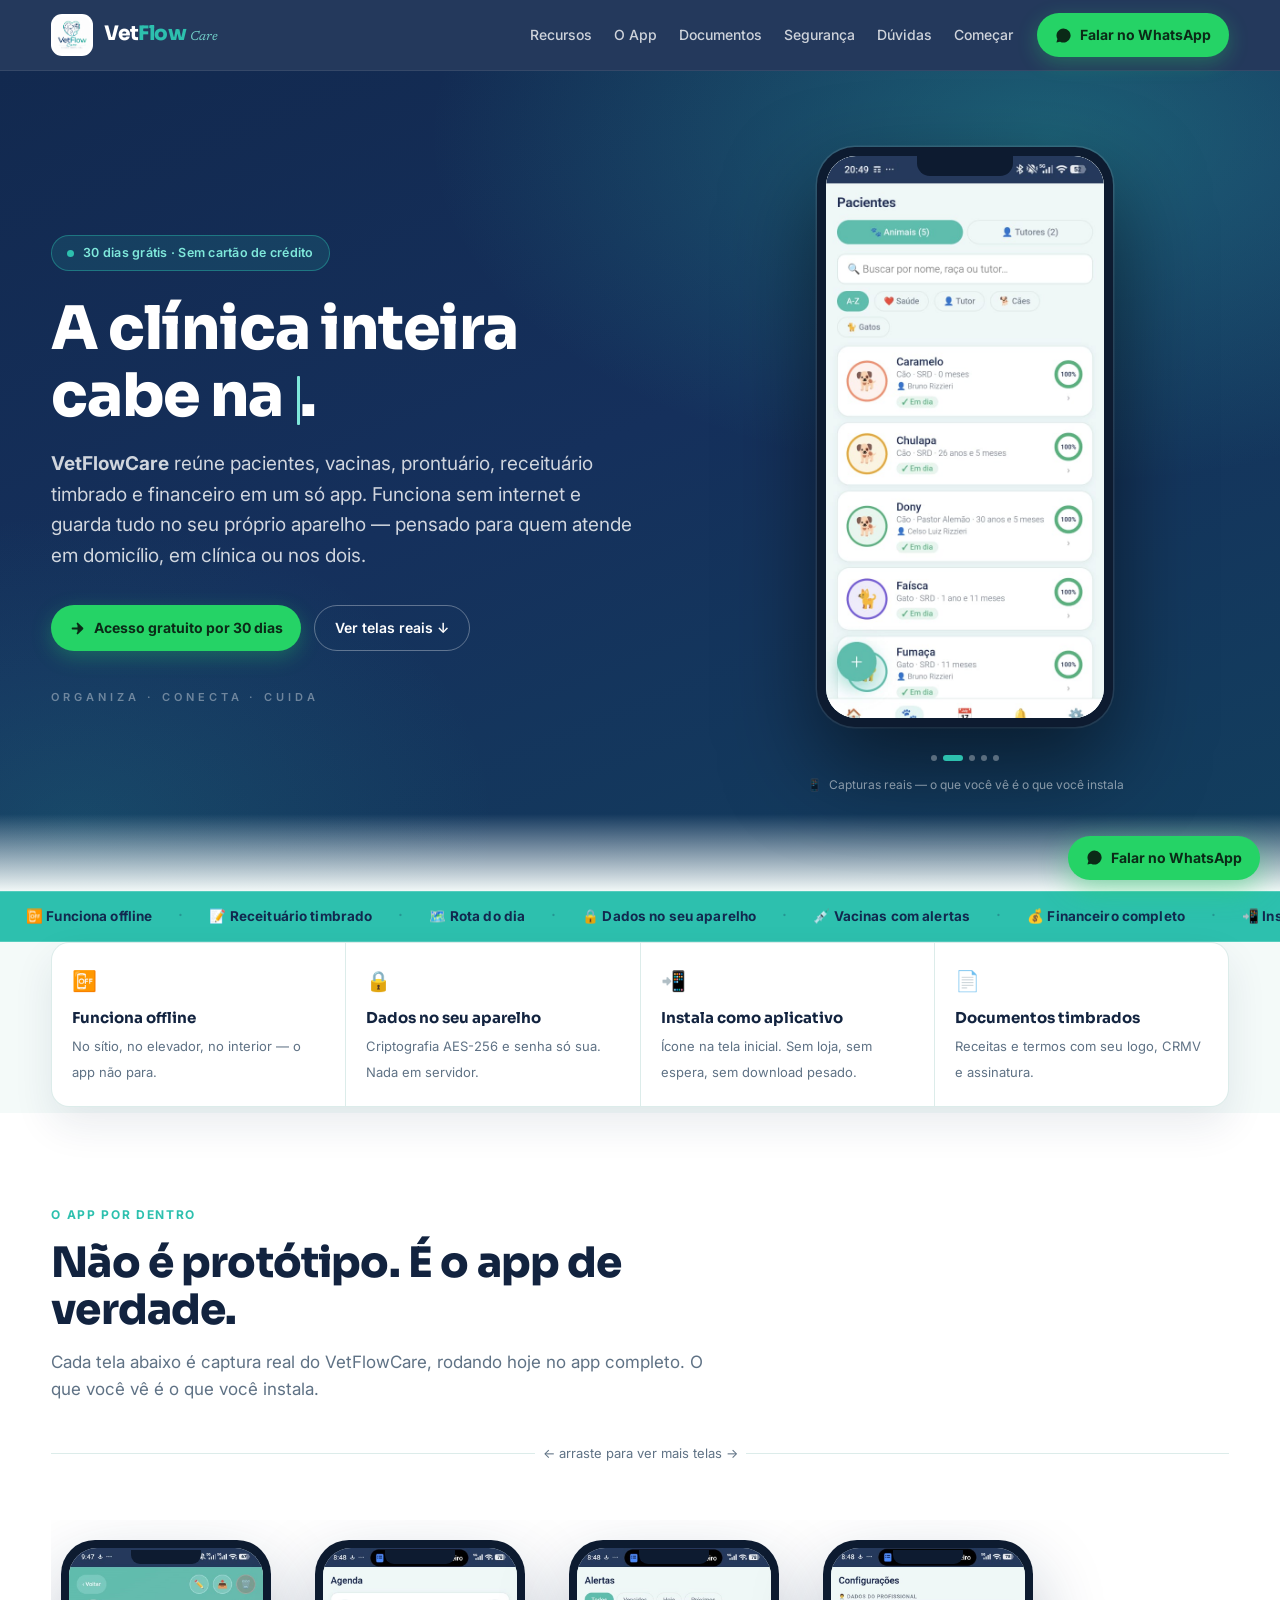
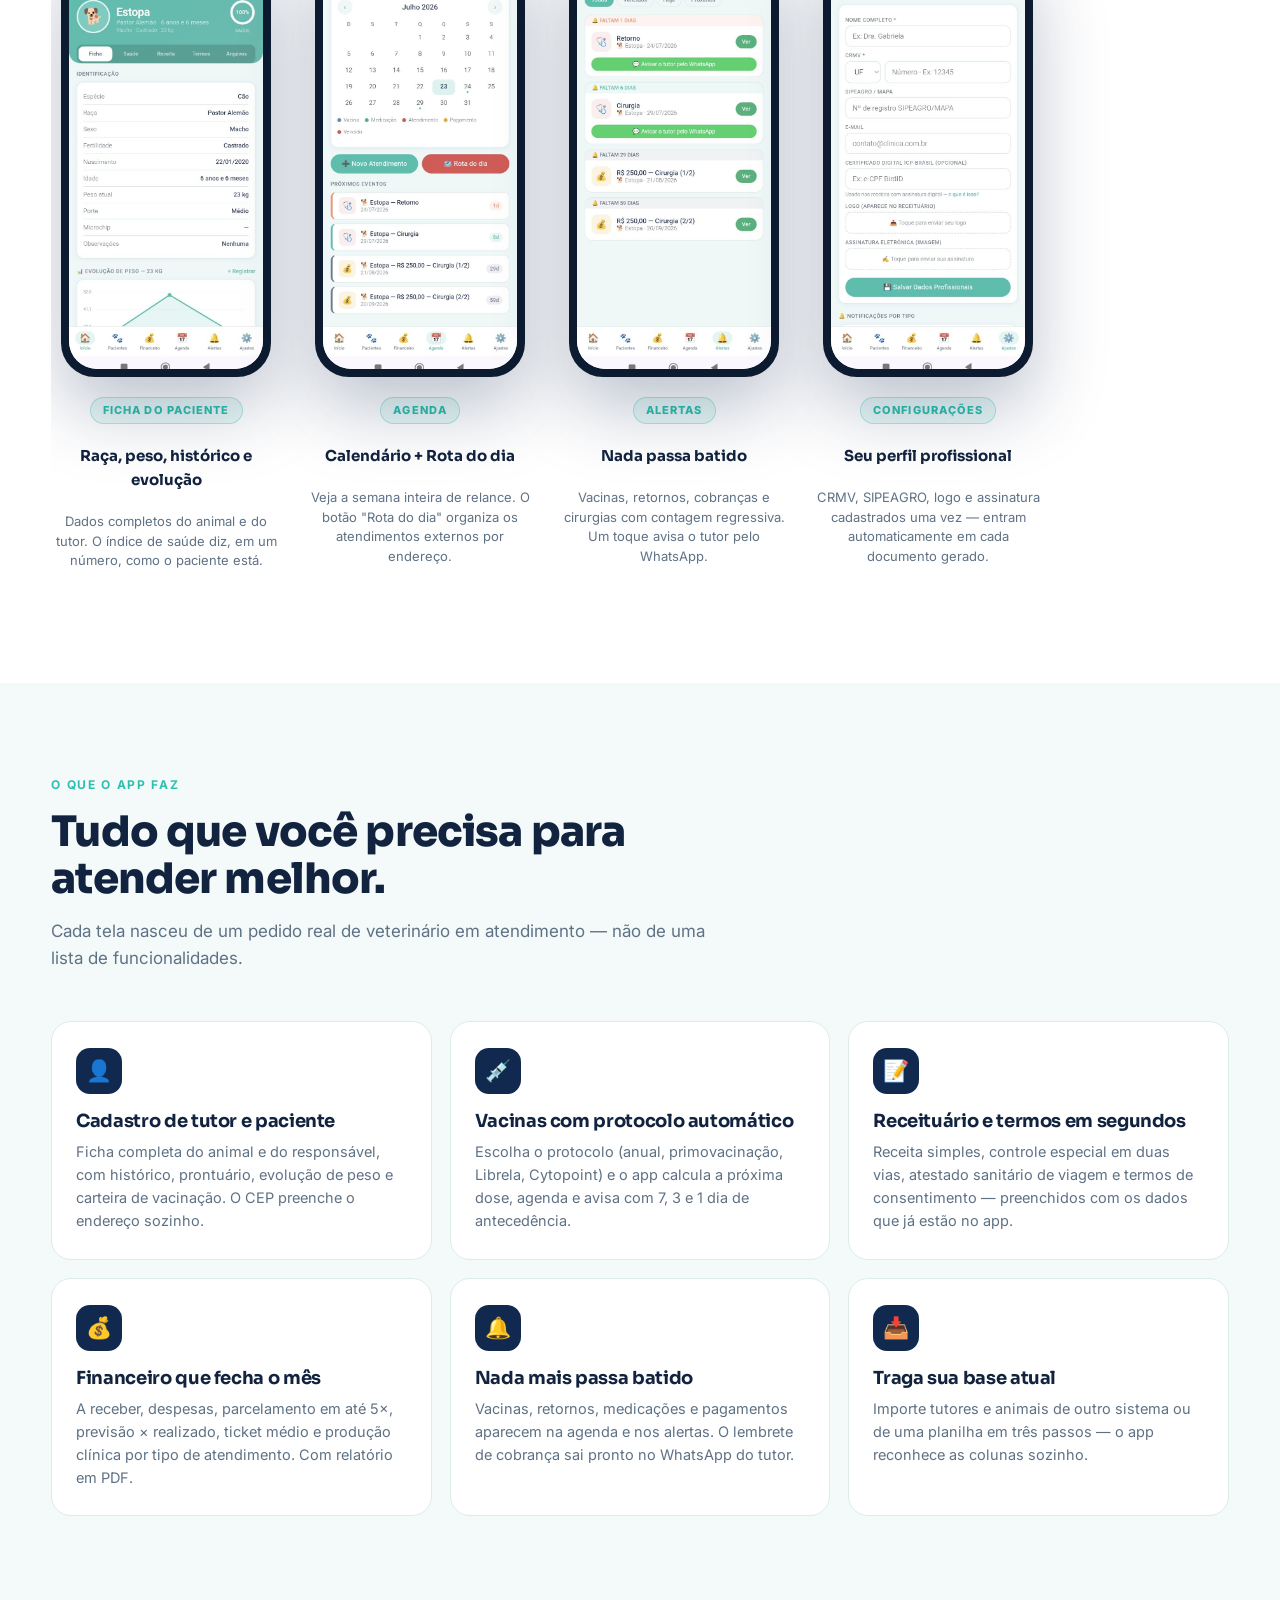
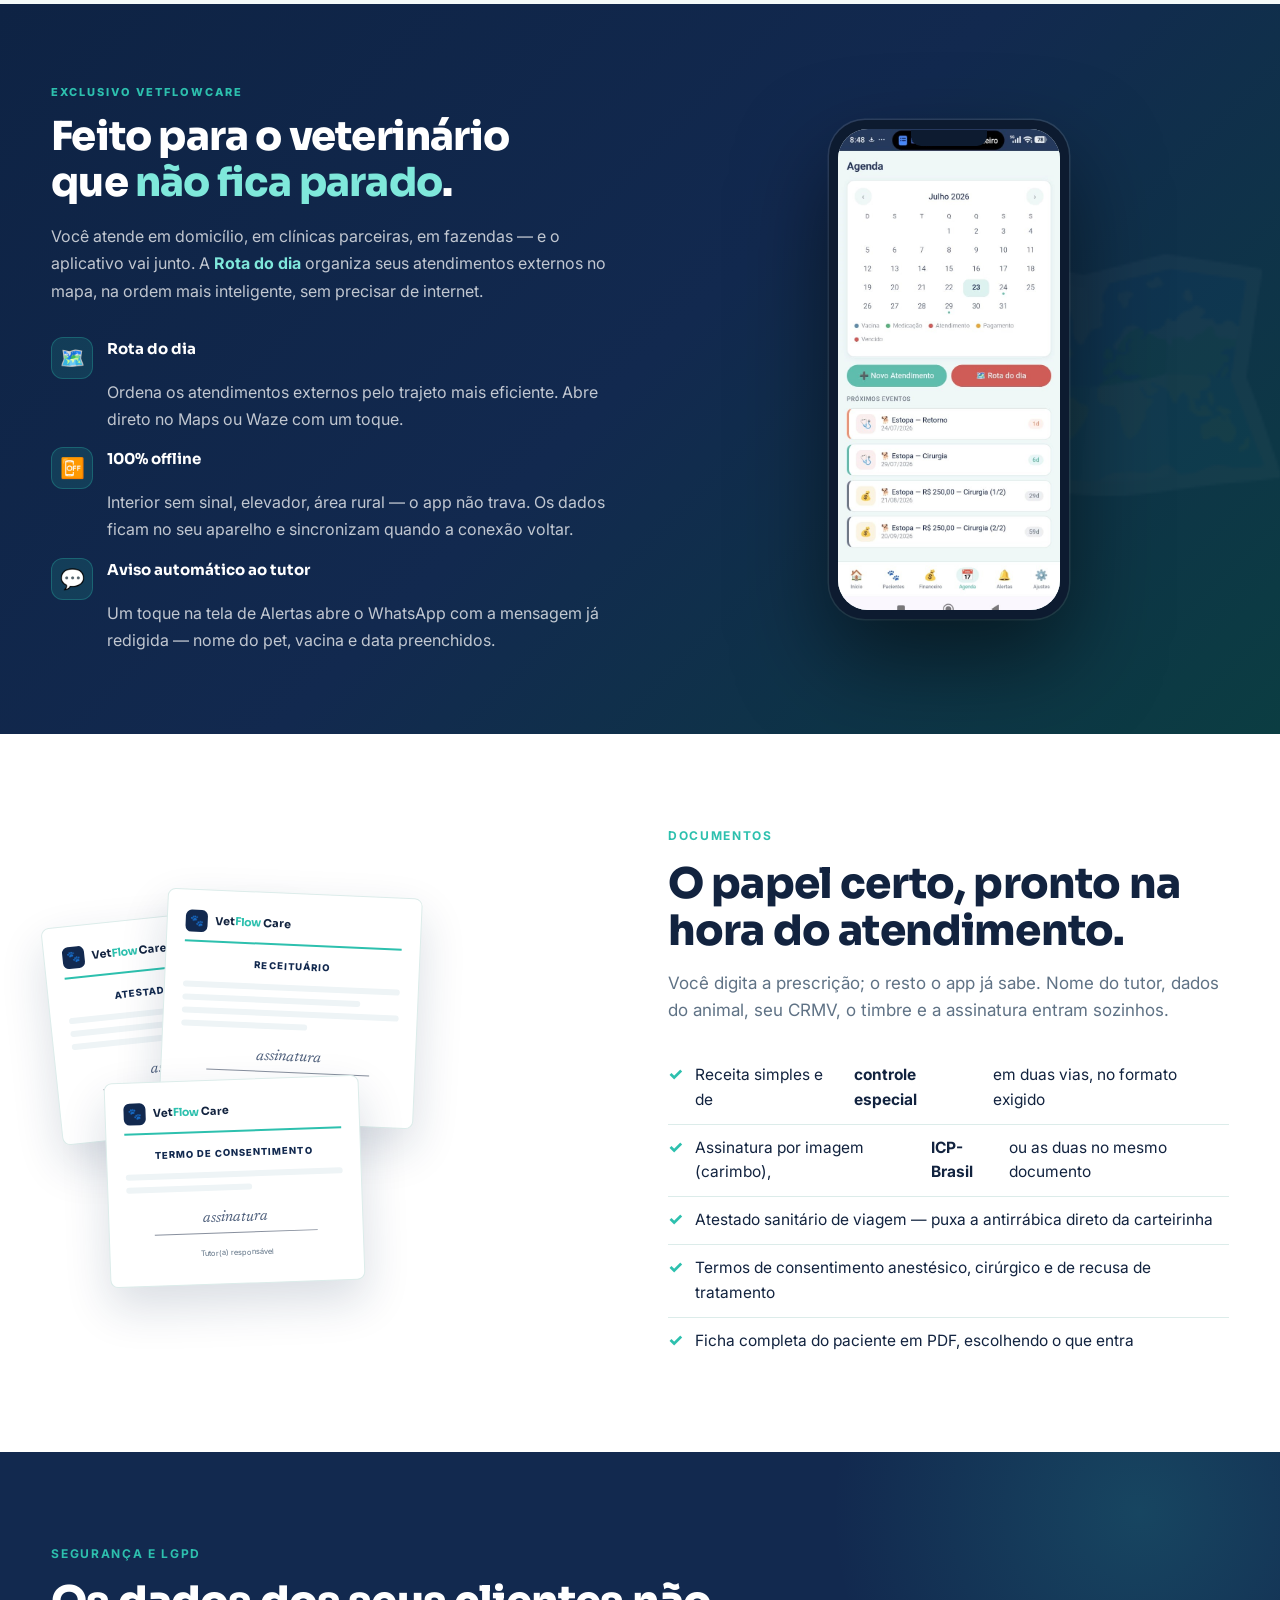
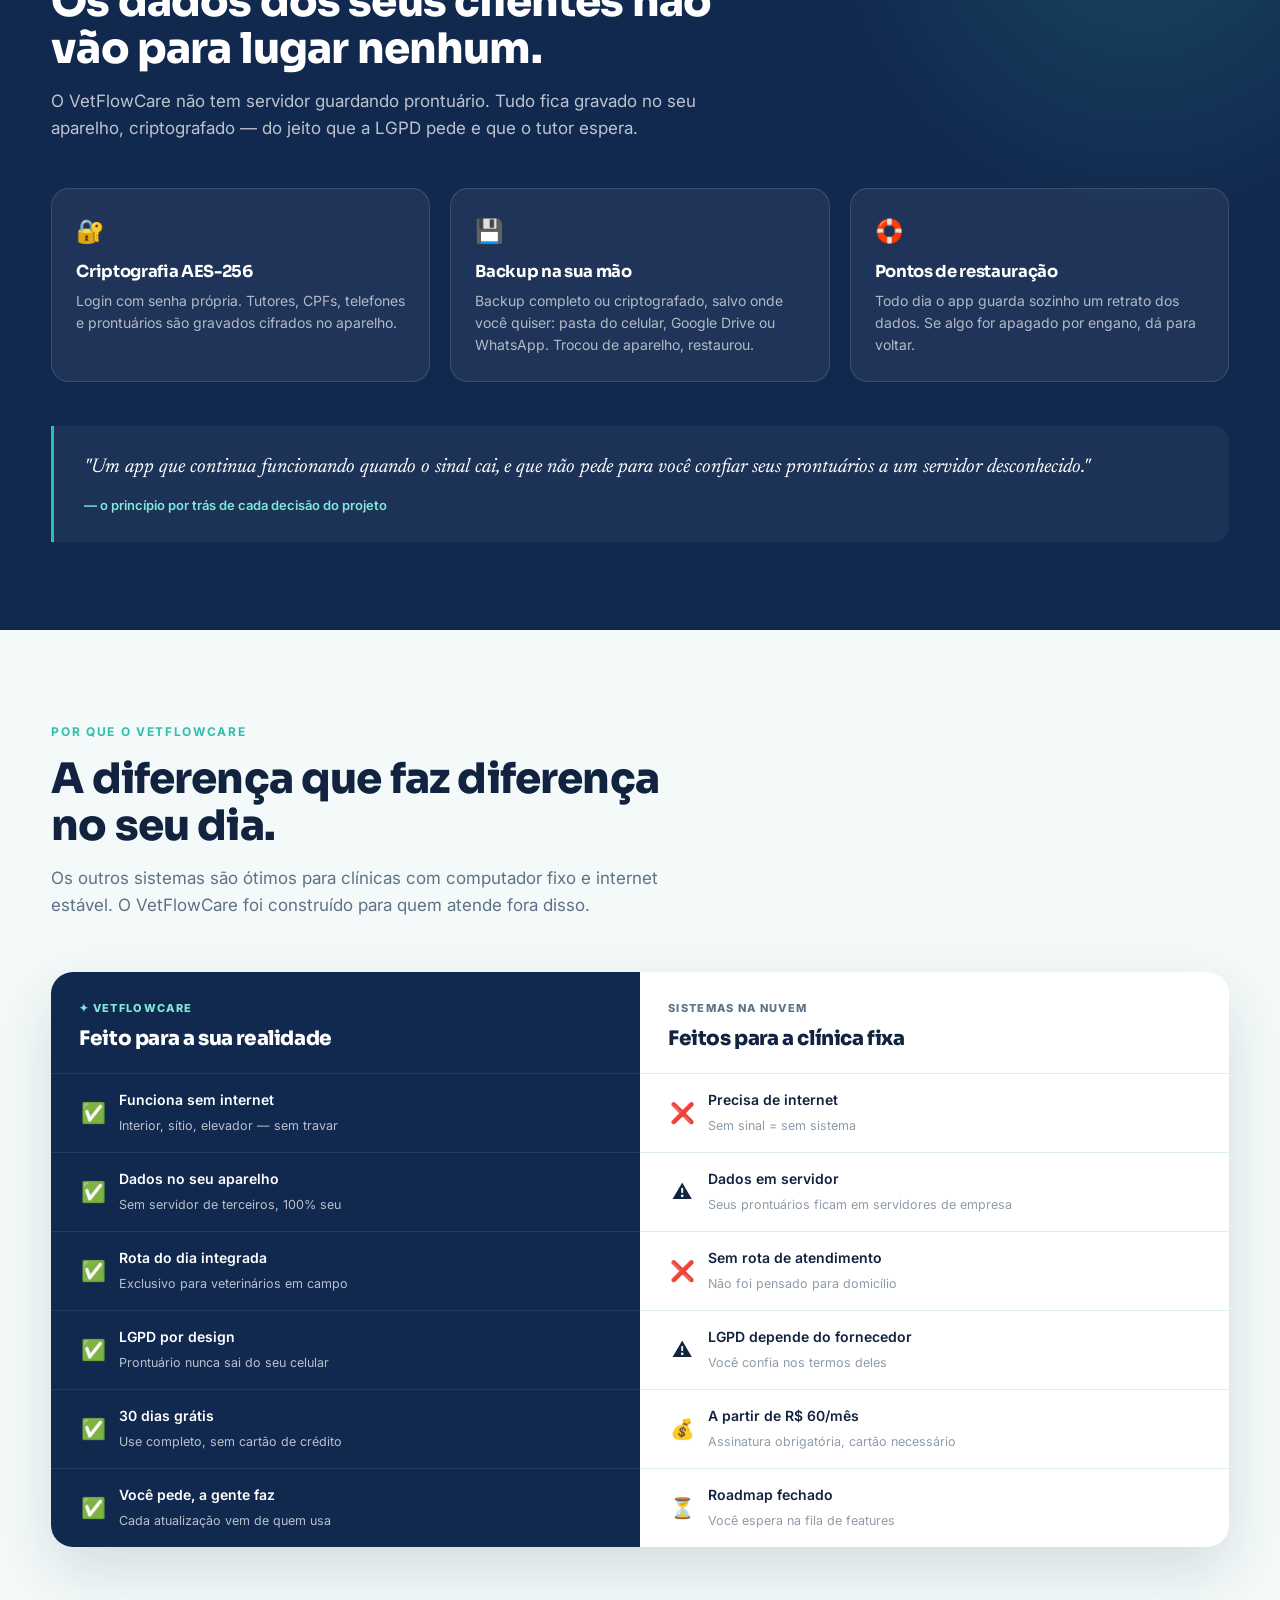
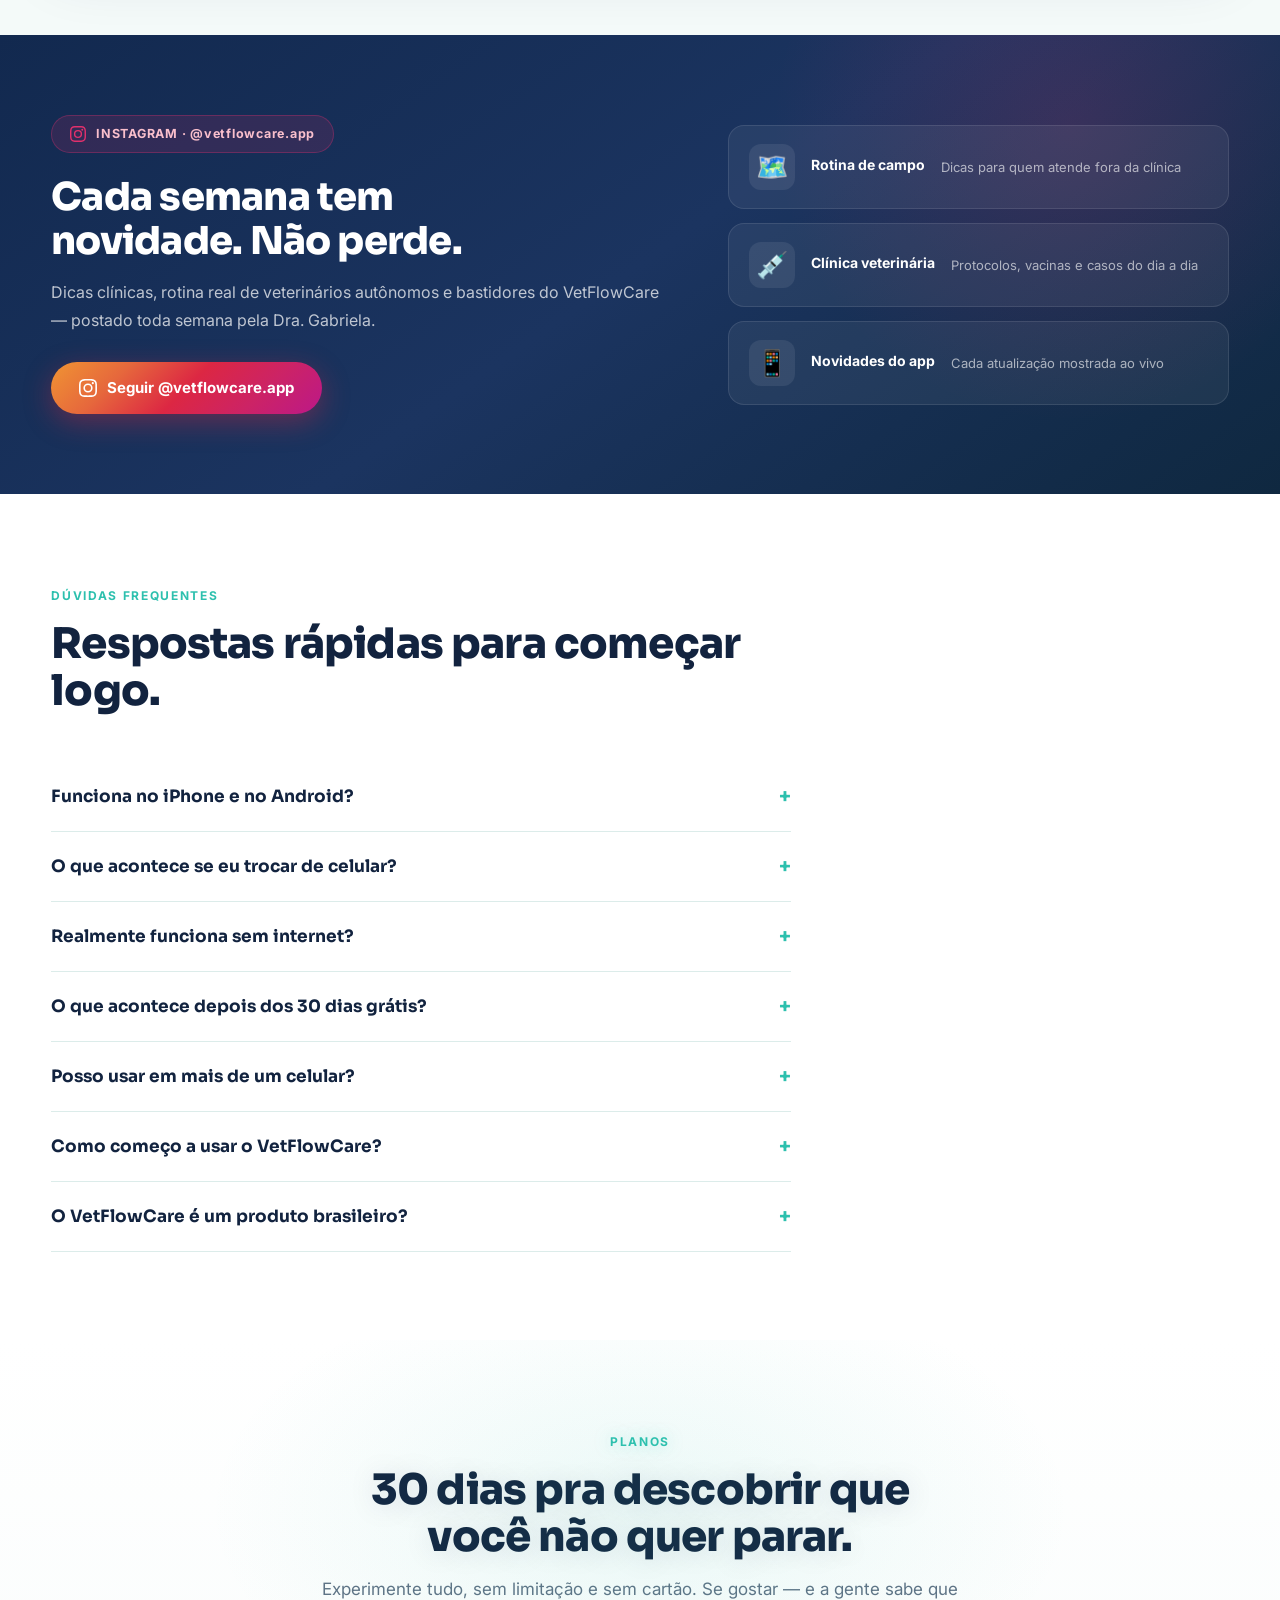
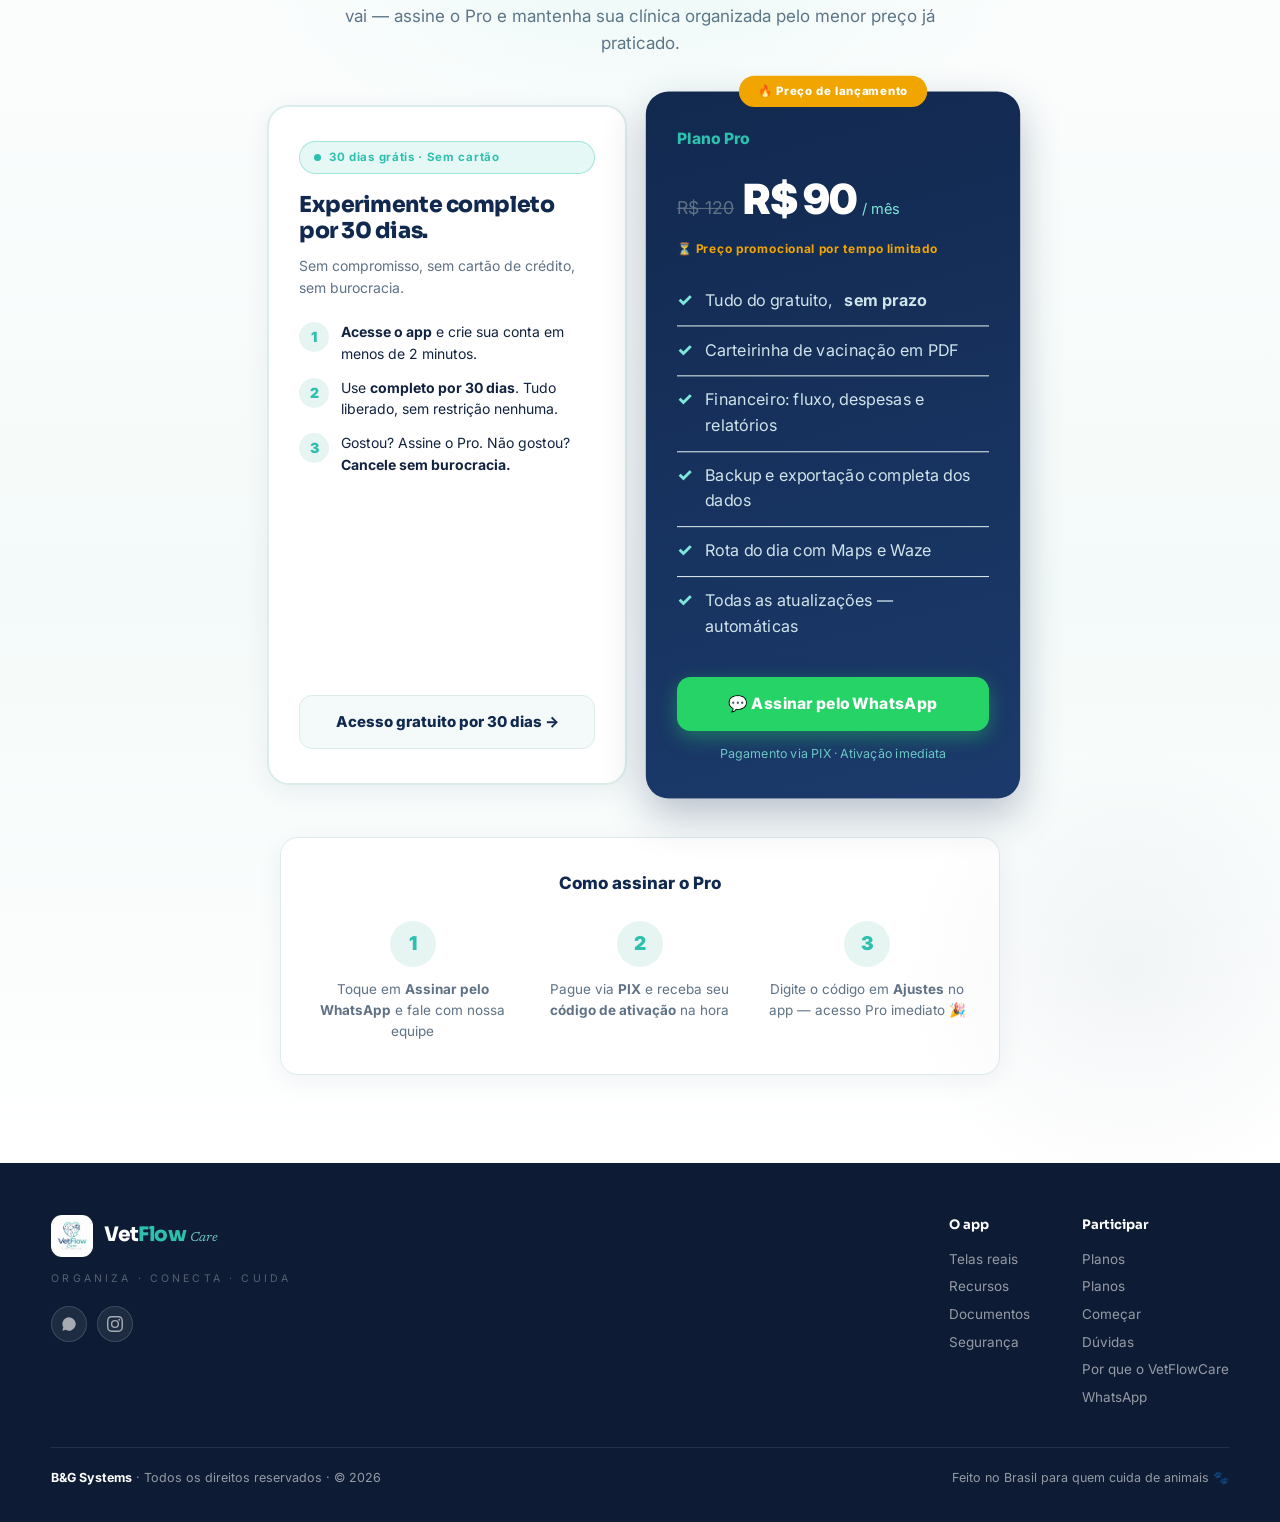
==== commit 4ff7f6d3: "Add files via upload" ====
--- a/index.html
+++ b/index.html
@@ -710,37 +710,6 @@
 .how-step p{font-size:13.5px;color:var(--muted);line-height:1.55;margin:0}
 .how-num{width:46px;height:46px;border-radius:50%;background:#e6f4f2;color:var(--teal);font-weight:900;font-size:19px;display:flex;align-items:center;justify-content:center;margin:0 auto 12px}
 @media(max-width:720px){.plan.featured{transform:none}.plans-grid{flex-direction:column;align-items:center}.plan{max-width:100%}}
-
-
-/* ===== ÚNICA ALTERAÇÃO VISUAL: CÃO + GATO NO HERO ===== */
-.stage{position:relative;isolation:isolate}
-.stage .phone{position:relative;z-index:4}
-.hero-pet{
-  position:absolute;z-index:5;pointer-events:none;user-select:none;
-  height:auto;object-fit:contain;
-  filter:drop-shadow(0 18px 24px rgba(0,0,0,.24));
-}
-.hero-dog{width:188px;left:50%;margin-left:-288px;bottom:54px}
-.hero-cat{width:138px;left:50%;margin-left:138px;bottom:48px}
-
-@media(max-width:1000px){
-  .hero-dog{width:172px;margin-left:-260px;bottom:54px}
-  .hero-cat{width:126px;margin-left:126px;bottom:48px}
-}
-@media(max-width:620px){
-  .hero-dog{width:142px;margin-left:-198px;bottom:52px}
-  .hero-cat{width:104px;margin-left:94px;bottom:46px}
-}
-@media(max-width:430px){
-  .hero-dog{width:132px;margin-left:-190px;bottom:50px}
-  .hero-cat{width:96px;margin-left:92px;bottom:44px}
-}
-@media(max-width:350px){
-  .hero-dog{width:116px;margin-left:-168px;bottom:48px}
-  .hero-cat{width:86px;margin-left:82px;bottom:42px}
-}
-/* ===== FIM DA ÚNICA ALTERAÇÃO VISUAL ===== */
-
 </style>
 </head>
 <body>
@@ -829,8 +798,6 @@
           </div>
         </div>
       </div>
-      <img class="hero-pet hero-dog" src="vfc-dog-premium.png" alt="" aria-hidden="true">
-      <img class="hero-pet hero-cat" src="vfc-cat-premium.png" alt="" aria-hidden="true">
       <div class="hero-dots" id="heroDots" aria-label="Navegar entre telas do app">
         <button class="hero-dot active" data-idx="0" aria-label="Tela Início"></button>
         <button class="hero-dot" data-idx="1" aria-label="Tela Pacientes"></button>
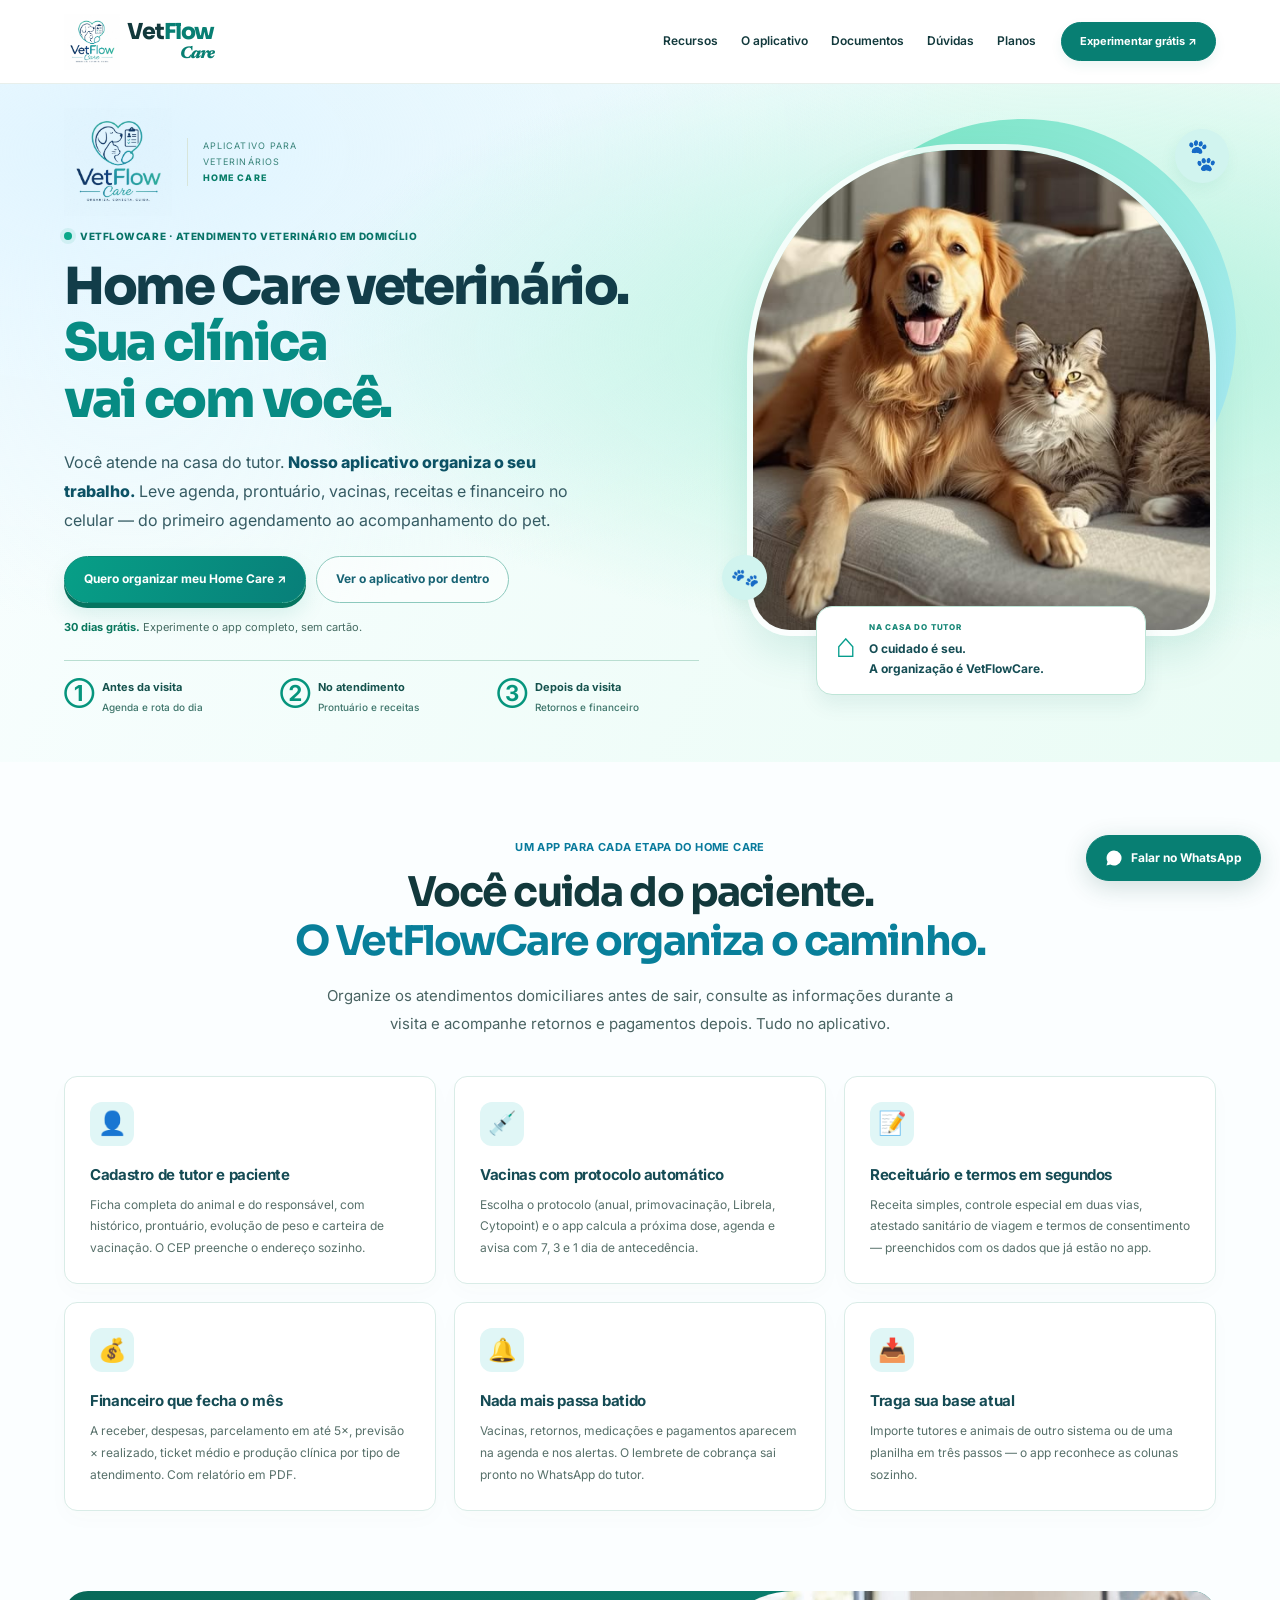
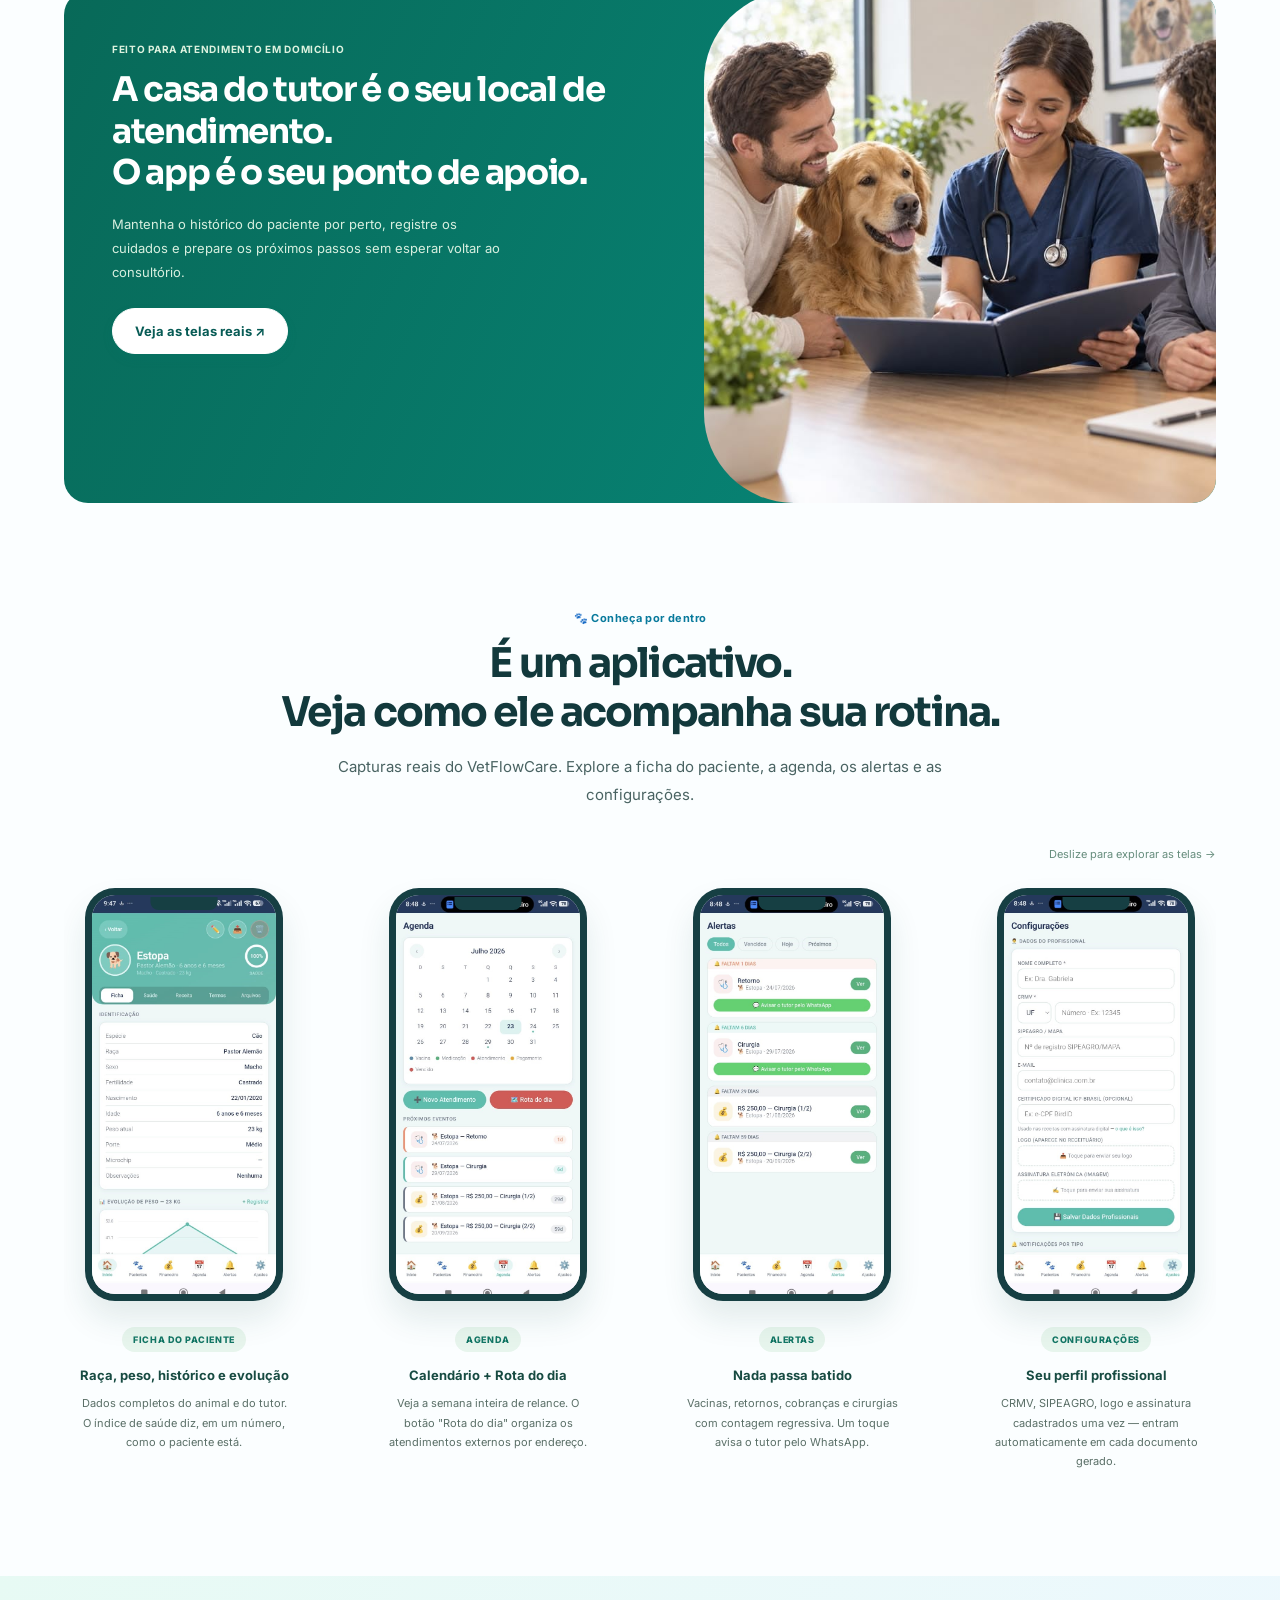
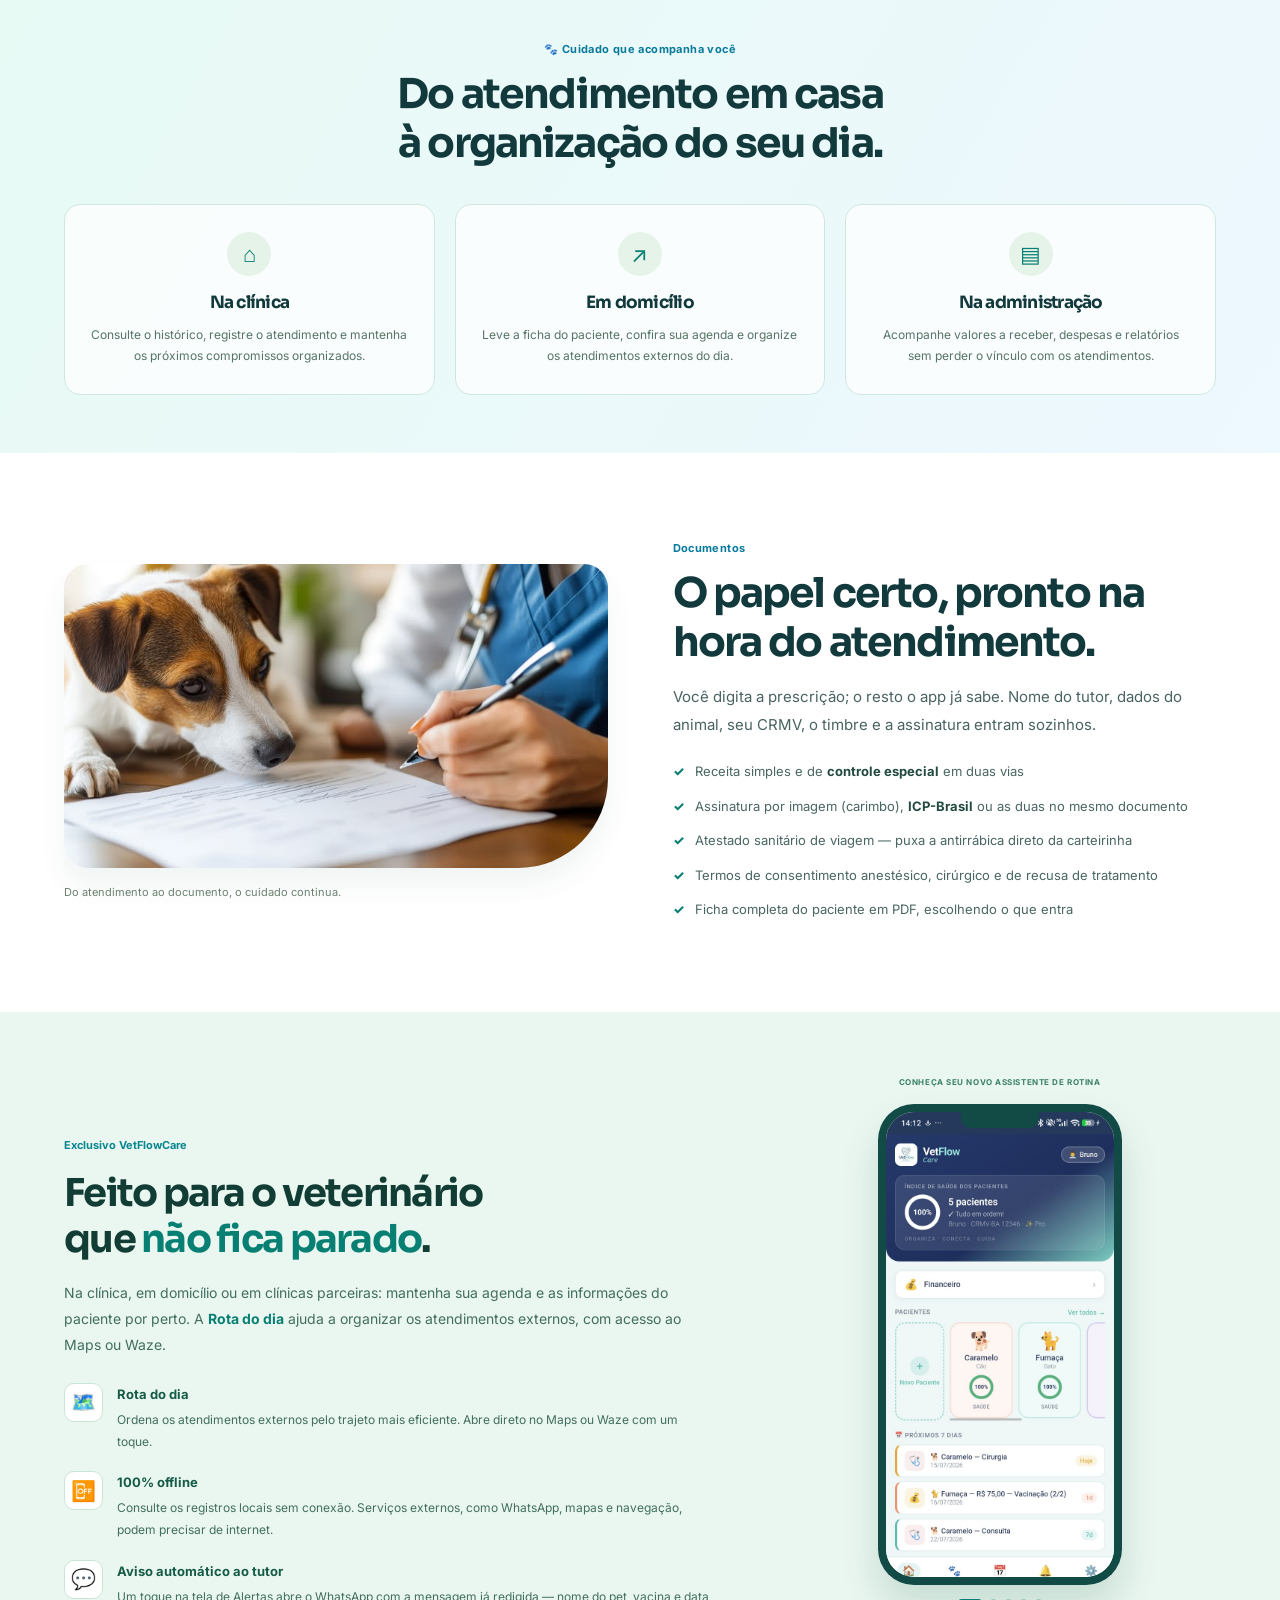
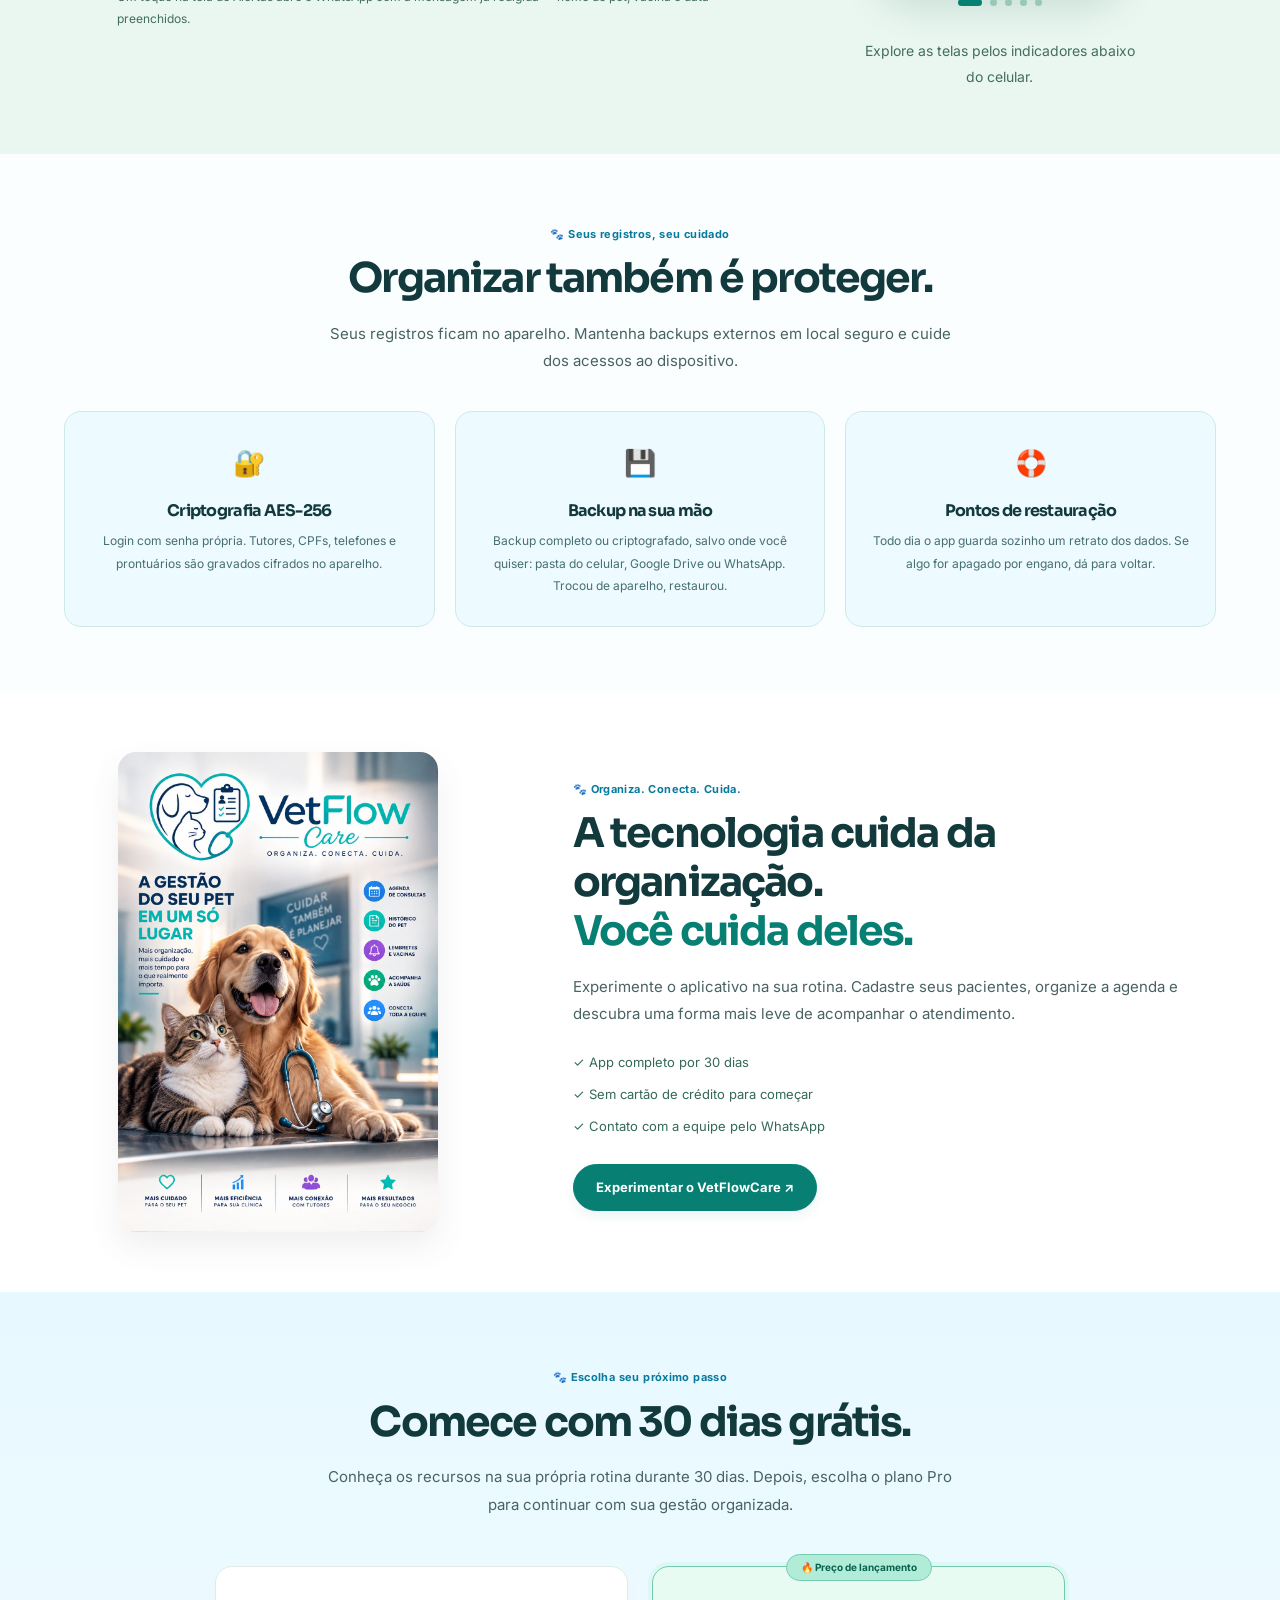
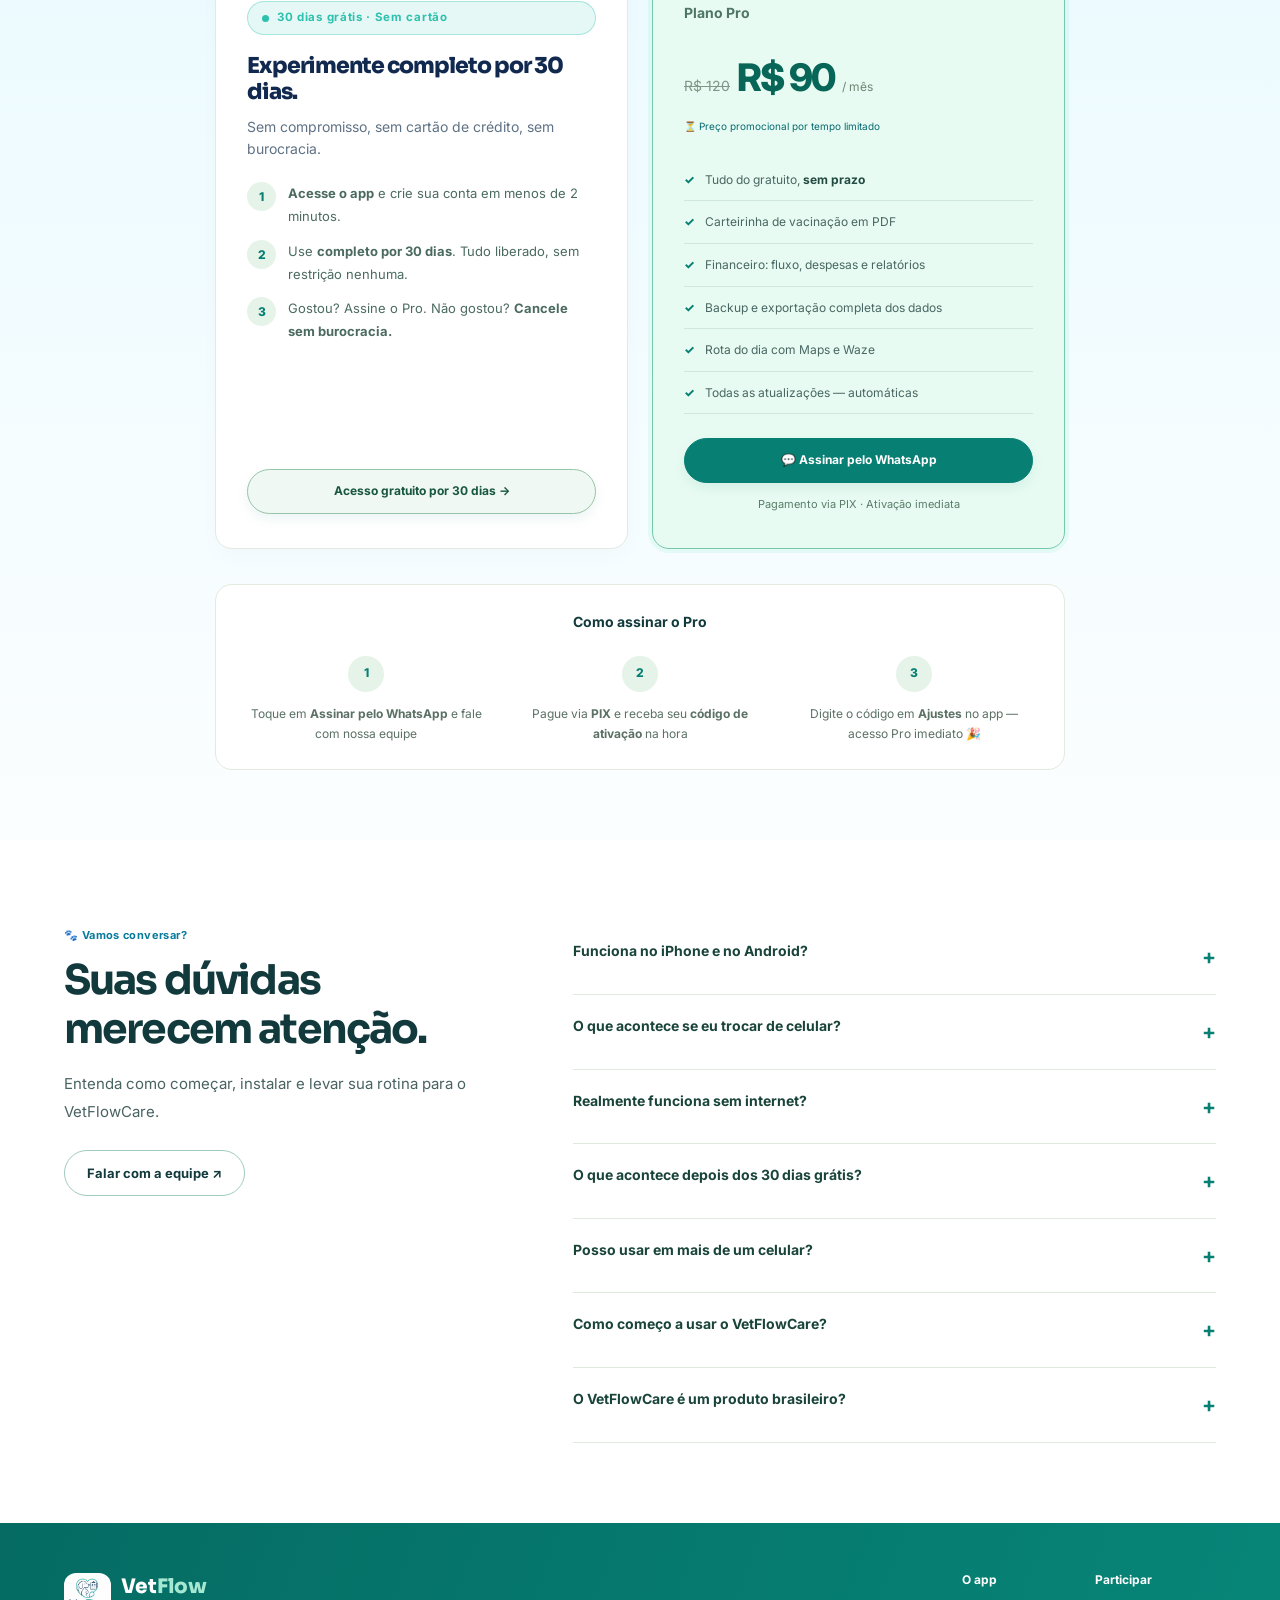
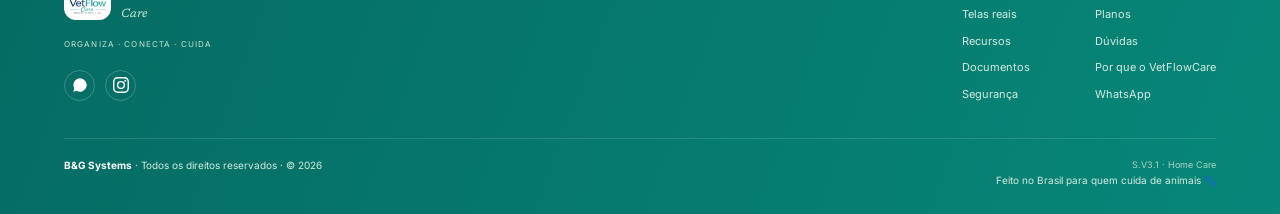
==== commit 51421ec0: "Add files via upload" ====
--- a/index.html
+++ b/index.html
@@ -1,33 +1,30 @@
 <!DOCTYPE html>
-<html lang="pt-BR">
-<head>
-<meta charset="UTF-8">
-<meta name="google-site-verification" content="b4045437660ab064" />
-<meta name="viewport" content="width=device-width, initial-scale=1">
-<title>VetFlowCare — a clínica inteira no seu bolso</title>
-<meta name="description" content="VetFlowCare é o app de gestão para clínicas e veterinários autônomos da B&G Systems: pacientes, vacinas, prontuário, receituário timbrado e controle financeiro num só lugar. Funciona offline, dados no seu aparelho. 30 dias grátis, sem cartão.">
-<meta name="application-name" content="VetFlowCare">
-<meta name="author" content="B&G Systems">
-<link rel="canonical" href="https://www.vetflowcare.com.br">
-<meta name="theme-color" content="#12294f">
-<link rel="icon" href="logo.jpg">
 
-<meta property="og:type" content="website">
-<meta property="og:url" content="https://www.vetflowcare.com.br/">
-<meta property="og:title" content="VetFlowCare — a clínica inteira no seu bolso">
-<meta property="og:description" content="Pacientes, vacinas, prontuário, receituário timbrado e financeiro. Funciona offline. 30 dias grátis, sem cartão de crédito.">
-<meta property="og:image" content="https://www.vetflowcare.com.br/og.jpg">
-<meta property="og:image:width" content="1200">
-<meta property="og:image:height" content="630">
-<meta property="og:image:alt" content="VetFlowCare — app de gestão veterinária">
-<meta property="og:locale" content="pt_BR">
-<meta property="og:site_name" content="VetFlowCare">
-
-<meta name="twitter:card" content="summary_large_image">
-<meta name="twitter:title" content="VetFlowCare — a clínica inteira no seu bolso">
-<meta name="twitter:description" content="Pacientes, vacinas, prontuário e financeiro. Funciona offline. 30 dias grátis, sem cartão de crédito.">
-<meta name="twitter:image" content="https://www.vetflowcare.com.br/og.jpg">
-
+<html lang="pt-BR"><head>
+<meta charset="utf-8"/>
+<meta content="b4045437660ab064" name="google-site-verification"/>
+<meta content="width=device-width, initial-scale=1" name="viewport"/>
+<title>VetFlowCare — aplicativo para Home Care veterinário</title>
+<meta content="Aplicativo para veterinários que atendem em domicílio: agenda, prontuário, vacinas, receitas, rota do dia e financeiro no celular. Experimente o VetFlowCare por 30 dias grátis, sem cartão." name="description"/>
+<meta content="VetFlowCare" name="application-name"/>
+<meta content="B&amp;G Systems" name="author"/>
+<link href="https://www.vetflowcare.com.br" rel="canonical"/>
+<meta content="#12294f" name="theme-color"/>
+<link href="logo.jpg" rel="icon"/>
+<meta content="website" property="og:type"/>
+<meta content="https://www.vetflowcare.com.br/" property="og:url"/>
+<meta content="VetFlowCare — aplicativo para Home Care veterinário" property="og:title"/>
+<meta content="Aplicativo para veterinários que atendem em domicílio: agenda, prontuário, vacinas, receitas, rota do dia e financeiro no celular. Experimente o VetFlowCare por 30 dias grátis, sem cartão." property="og:description"/>
+<meta content="https://www.vetflowcare.com.br/og.jpg" property="og:image"/>
+<meta content="1200" property="og:image:width"/>
+<meta content="630" property="og:image:height"/>
+<meta content="VetFlowCare — app de gestão veterinária" property="og:image:alt"/>
+<meta content="pt_BR" property="og:locale"/>
+<meta content="VetFlowCare" property="og:site_name"/>
+<meta content="summary_large_image" name="twitter:card"/>
+<meta content="VetFlowCare — aplicativo para Home Care veterinário" name="twitter:title"/>
+<meta content="Aplicativo para veterinários que atendem em domicílio: agenda, prontuário, vacinas, receitas, rota do dia e financeiro no celular. Experimente o VetFlowCare por 30 dias grátis, sem cartão." name="twitter:description"/>
+<meta content="https://www.vetflowcare.com.br/og.jpg" name="twitter:image"/>
 <script type="application/ld+json">
 {
   "@context": "https://schema.org",
@@ -129,1264 +126,386 @@
   ]
 }
 </script>
+<link href="https://fonts.googleapis.com" rel="preconnect"/>
+<link crossorigin="" href="https://fonts.gstatic.com" rel="preconnect"/>
+<link href="https://fonts.googleapis.com/css2?family=Sora:wght@400;600;700;800&amp;family=Inter:wght@400;500;600;700&amp;family=Newsreader:ital,wght@1,400;1,500&amp;display=swap" rel="stylesheet"/>
+<style>
+:root{--green:#087f73;--green-dark:#075b55;--ink:#12393c;--muted:#496362;--peach:#1685bb;--cream:#effbff;--line:#dfe9e4;--shell:min(1160px,90vw)}
+*{box-sizing:border-box;margin:0;padding:0}html{scroll-behavior:smooth;scroll-padding-top:95px}body{font-family:Inter,-apple-system,'Segoe UI',sans-serif;background:#edf2f3;color:var(--ink);line-height:1.7;-webkit-font-smoothing:antialiased}main,nav,footer{max-width:1380px;margin:0 auto}main{background:#fff}a{color:inherit}img{display:block;max-width:100%}h1,h2,h3{font-family:Sora,Inter,sans-serif;line-height:1.2;letter-spacing:-.045em}button{font-family:inherit}button,a{-webkit-tap-highlight-color:transparent}:focus-visible{outline:3px solid #dc9254;outline-offset:5px}.shell{width:var(--shell);margin:auto}section{padding:80px 0}.button,.zap,.plan-cta{display:inline-flex;align-items:center;justify-content:center;gap:8px;text-decoration:none;background:var(--green);color:white;border:1px solid var(--green);border-radius:99px;font-weight:700;font-size:13px;padding:13px 22px;line-height:1.4;transition:transform .2s,box-shadow .2s,background .2s;box-shadow:0 5px 12px #087f7314}.button:hover,.zap:hover,.plan-cta:hover{background:var(--green-dark);transform:translateY(-2px);box-shadow:0 8px 20px #087f7325}.button.outline{background:transparent;color:var(--ink);border-color:#9ecbc0;box-shadow:none}.button.light{background:white;border-color:white;color:var(--green-dark)}.button.outline:hover{background:#e4f8f2}.sec-tag{display:inline-block;color:#087a9c;font-size:11px;font-weight:700;letter-spacing:.035em;margin-bottom:11px}.sec-h{font-size:clamp(28px,3.2vw,41px);font-weight:700}.sec-h em{font-style:normal;color:var(--green)}.sec-p{font-size:15px;line-height:1.85;color:var(--muted);margin-top:16px;max-width:650px}.section-heading.center{text-align:center;max-width:750px;margin:0 auto 36px}.section-heading.center .sec-p{margin-left:auto;margin-right:auto}.care{font-style:normal;font-family:inherit;color:var(--green)}
+nav{position:sticky;top:0;z-index:50;background:#fffffff5;backdrop-filter:blur(12px);border-bottom:1px solid #e8efeb}.nav-inner{display:flex;align-items:center;gap:25px;min-height:83px}.brand{display:flex;align-items:center;text-decoration:none;gap:7px}.brand>img{width:56px;height:56px;object-fit:contain;mix-blend-mode:multiply}.brand>span{font-family:Sora;font-size:22px;line-height:1;font-weight:800;letter-spacing:-.05em}.brand>span>span{color:var(--green)}.brand i{display:block;font-family:Newsreader,Georgia,serif;font-size:17px;font-style:italic;color:var(--green);text-align:right;margin-top:3px}.links{display:flex;align-items:center;margin-left:auto;gap:23px}.links a{font-size:12px;font-weight:600;text-decoration:none}.links a:hover{color:var(--green)}.nav-cta{font-size:11px;padding:11px 18px}.read-progress{position:absolute;bottom:0;left:0;height:2px;width:0;background:var(--green)}.ham{display:none;background:transparent;border:0;padding:10px;cursor:pointer}.ham span{width:23px;height:2px;display:block;background:var(--green-dark);margin:5px 0}.ham.open span:nth-child(1){transform:translateY(7px) rotate(45deg)}.ham.open span:nth-child(2){opacity:0}.ham.open span:nth-child(3){transform:translateY(-7px) rotate(-45deg)}.mob-nav{display:none;position:fixed;inset:83px 0 0;z-index:49;background:#fffaf4;flex-direction:column;justify-content:center;align-items:center;gap:20px;padding:30px}.mob-nav.open{display:flex}.mob-nav>a{text-decoration:none;font-size:23px;font-weight:700}.mob-nav .zap{font-size:15px}.skip-link{position:fixed;top:-100px;left:20px;z-index:100;background:white;padding:10px;color:var(--ink)}.skip-link:focus{top:10px}
+.hero{background:radial-gradient(ellipse at 73% 48%,#b5f3e5 0,transparent 58%),linear-gradient(110deg,#f8fdff,#e6fbf6);overflow:hidden}.hero-grid{display:grid;grid-template-columns:1.05fr .95fr;gap:55px;align-items:center;padding:34px 0 70px}.hero-copy{min-width:0}.hero-brand-intro{display:flex;align-items:center;gap:20px;margin-bottom:18px}.hero-watermark{width:136px;flex:0 0 136px;opacity:.85;mix-blend-mode:multiply}.hero-watermark img{width:100%;height:auto}.hero-brand-intro>p{color:#74968b;font-size:10px;letter-spacing:.15em;line-height:1.9;border-left:1px solid #d8e5da;padding-left:18px}.hero-brand-intro strong{color:#487b69}.eyebrow{color:#0b779b;font-size:11px;font-weight:700;display:block;margin-bottom:13px}h1{font-size:clamp(38px,4.1vw,56px);font-weight:800;line-height:1.16;max-width:12em;color:#12393c}h1 em{font-style:normal;color:#087fba}.lead{font-size:15px;color:#3e5b5a;line-height:1.8;margin-top:21px;max-width:33em}.lead strong{color:#0e5d53}.ctas{display:flex;gap:12px;flex-wrap:wrap;margin-top:26px}.hero-facts{display:flex;gap:20px;margin-top:31px}.hero-facts>div{display:flex;gap:8px;align-items:flex-start}.hero-facts>div>span{color:var(--green);font-size:19px;font-weight:700;line-height:1.2}.hero-facts b{font-size:11px;line-height:1.45;display:block;white-space:nowrap}.hero-facts small{display:block;font-size:9px;font-weight:500;color:#667774;margin-top:4px;white-space:normal}.hero-pets{position:relative;min-width:0;padding:33px 0 0;isolation:isolate}.hero-pet-photo{width:100%;aspect-ratio:1/.96;object-fit:cover;object-position:center;border-radius:48% 48% 8% 8%;position:relative;box-shadow:0 15px 28px #7c6a4912;border:7px solid #f7fffc}.pet-circle{position:absolute;width:84%;aspect-ratio:1;background:#cde8db;border-radius:50%;top:0;right:-30px;z-index:-1}.paw{position:absolute;font-size:28px;z-index:2;color:#e5af63;filter:sepia(1) saturate(2);background:#d1f5f5;border-radius:50%;width:54px;height:54px;display:flex;align-items:center;justify-content:center}.paw-one{right:-9px;top:10px;transform:rotate(20deg)}.paw-two{left:-25px;bottom:95px;transform:rotate(-20deg);font-size:21px;width:45px;height:45px}.hero-pets figcaption{position:relative;background:#ffffff;border:1px solid #c9e8df;border-radius:16px;padding:14px 18px;display:block;width:max-content;max-width:90%;margin:-25px auto 0;font-size:12px;color:#496762;box-shadow:0 8px 20px #5d6b5110}.hero-pets figcaption>span{float:left;color:#118a9b;font-size:31px;margin-right:12px;line-height:1.4}.hero-pets figcaption strong{color:#075b55}
+#recursos{background:#fbfeff;padding-top:70px}.cards{display:grid;grid-template-columns:repeat(3,1fr);gap:18px;margin-top:38px}.card{background:white;border:1px solid #d9ece7;border-radius:13px;padding:25px;box-shadow:0 8px 22px #67543b05;transition:transform .2s,box-shadow .2s}.card:hover{transform:translateY(-4px);box-shadow:0 15px 28px #315d4412}.card .ico{color:var(--peach);background:#e3f5ff;width:44px;height:44px;border-radius:12px;font-size:23px;display:flex;align-items:center;justify-content:center;margin-bottom:18px}.card h3{font-family:Inter;font-size:15px;font-weight:700;letter-spacing:-.025em;line-height:1.4;margin-bottom:9px}.card p{font-size:12px;line-height:1.8;color:#57706a}
+.routine-banner{padding:0 0 45px;background:#fbfeff}.green-banner{display:grid;grid-template-columns:1fr .8fr;overflow:hidden;border-radius:24px;background:linear-gradient(115deg,#086958,#078c7e);color:white}.green-banner>div{padding:43px 48px}.green-banner h2{font-size:clamp(25px,3vw,34px);line-height:1.22;letter-spacing:-.04em}.green-banner .sec-tag{color:#ddf2df}.green-banner p{color:#d7efdf;font-size:13px;line-height:1.85;max-width:390px;margin:18px 0 24px}.green-banner>img{height:100%;min-height:290px;width:100%;object-fit:cover;object-position:center;border-radius:90px 0 0 90px}
+#telas{padding:55px 0 70px;background:#fbfeff}.screens-row{display:flex;gap:28px;overflow-x:auto;scroll-snap-type:x mandatory;padding:22px 5px 35px;scrollbar-width:thin;scrollbar-color:#97cbb7 transparent;justify-content:space-between}.scr-card{width:230px;flex-shrink:0;scroll-snap-align:start;text-align:center}.scr-phone{background:#163f43;width:198px;padding:7px;border-radius:30px;position:relative;margin:0 auto 23px;box-shadow:0 18px 32px #114c461b}.scr-phone:before{content:'';position:absolute;top:9px;left:50%;transform:translateX(-50%);width:67px;height:13px;background:#163f43;border-radius:0 0 8px 8px;z-index:3}.scr-screen-wrap{aspect-ratio:9/19.5;border-radius:23px;overflow:hidden;background:#ecf6ef}.scr-img{width:100%;height:100%;object-fit:cover;object-position:top}.scr-badge{font-size:9px;font-weight:800;text-transform:uppercase;letter-spacing:.06em;color:#137665;background:#e7f5ed;border-radius:99px;padding:5px 11px;display:inline-block}.scr-lbl{font-size:13px;font-weight:700;margin:12px 0 8px;color:#174b42}.scr-desc{font-size:11px;line-height:1.75;color:#5a6f67;max-width:215px;margin:auto}.scroll-hint{text-align:right;font-size:11px;color:#668d7d;margin:0 0 3px}
+.workflow{background:#eafaf8;padding:58px 0}.workflow-grid{display:grid;grid-template-columns:repeat(3,1fr);gap:20px;margin-top:30px}.workflow-grid article{text-align:center;padding:27px 24px;border-radius:16px;background:#ffffffba;border:1px solid #cfe8df}.workflow-icon{display:flex;align-items:center;justify-content:center;width:44px;height:44px;background:#e6f3e9;color:var(--green);border-radius:50%;font-size:22px;margin:0 auto 17px}.workflow-grid h3{font-size:17px;margin-bottom:10px}.workflow-grid p{font-size:12px;color:#567466;line-height:1.8}
+#documentos{background:white}.docs-wrap{display:grid;grid-template-columns:1fr 1fr;gap:65px;align-items:center}.document-photo img{width:100%;height:auto;border-radius:24px 24px 90px 24px;box-shadow:0 16px 28px #124b4610}.document-photo figcaption{font-size:11px;margin-top:15px;color:#6a806e}.check-list{list-style:none;margin-top:22px}.check-list li{font-size:13px;color:#496662;line-height:1.8;margin:11px 0}.tick{color:var(--green);margin-right:7px;font-weight:800}.check-list b{color:#224a41}.papers{display:none}
+#rota{background:#eaf7f0;padding:64px 0}.route-grid{display:grid;grid-template-columns:1.2fr .8fr;gap:70px;align-items:center}.rota-label{color:#09868f;font-size:11px;font-weight:700;margin-bottom:15px}#rota h2{font-size:clamp(28px,3vw,40px);color:#123d35}#rota h2 em{color:var(--green);font-style:normal}#rota p{font-size:14px;color:#426e60;line-height:1.85;margin-top:18px}#rota strong{color:var(--green)!important}.rota-items{margin-top:25px;display:flex;flex-direction:column;gap:18px}.rota-item{display:flex;gap:14px}.rota-ic{width:39px;height:39px;background:white;border:1px solid #cae5d5;border-radius:10px;display:flex;align-items:center;justify-content:center;flex-shrink:0;font-size:20px}.rota-item h4{font-size:13px;font-weight:700;color:#155b47}.rota-item p{font-size:12px!important;margin-top:4px!important}.app-showcase{text-align:center;min-width:0}.stage{display:flex;flex-direction:column;align-items:center;gap:14px}.stage-label{font-size:8px;font-weight:700;letter-spacing:.07em;color:#3a8068}.phone{width:244px;background:#124b46;border-radius:36px;padding:8px;box-shadow:0 22px 38px #0f574329}.screen{border-radius:28px;height:465px;overflow:hidden;position:relative;background:#f1f8f3}.notch{position:absolute;top:0;left:50%;transform:translateX(-50%);width:78px;height:16px;background:#124b46;border-radius:0 0 10px 10px;z-index:5}.hero-slideshow{width:100%;height:100%;position:relative}.hero-slide{position:absolute;inset:0;opacity:0;transition:opacity .6s}.hero-slide.active{opacity:1}.hero-screen-img{height:100%;width:100%;object-fit:cover;object-position:top}.hero-dots{display:flex;justify-content:center;gap:8px}.hero-dot{width:7px;height:7px;border-radius:99px;border:0;background:#99c7b8;cursor:pointer;padding:0}.hero-dot.active{background:var(--green);width:24px}.hint{font-size:10px;color:#517e6b;max-width:280px}.app-showcase-note{display:none}
+#seguranca{background:#fbfeff;padding:65px 0}.sec-grid{display:grid;grid-template-columns:repeat(3,1fr);gap:20px}.sbox{text-align:center;background:#e8faf4;border:1px solid #c9e9dd;border-radius:17px;padding:29px 23px}.sbox .ico{font-size:26px;margin-bottom:16px}.sbox h3{font-size:16px;margin-bottom:10px}.sbox p{font-size:12px;color:#5f715d;line-height:1.85}.brand-campaign{background:white;padding:60px 0}.campaign-grid{display:grid;grid-template-columns:.8fr 1.2fr;align-items:center;gap:80px}.campaign-art{max-width:320px;margin:auto}.campaign-art img{border-radius:18px;box-shadow:0 15px 32px #4d5d4e17}.benefits{list-style:none;font-size:13px;color:#356955;margin:23px 0 27px}.benefits li{margin-bottom:10px}
+#planos{background:linear-gradient(#e7f9ff,#fbfeff);padding:70px 0}.plans-grid{display:flex;justify-content:center;gap:24px;max-width:850px;margin:auto}.plan{width:50%;padding:34px 31px;background:#fff;border:1px solid #e2eae3;border-radius:17px;position:relative;display:flex;flex-direction:column;box-shadow:0 9px 22px #244b3105}.plan.featured{background:#e7fbf2;border-color:#73cbb1;box-shadow:0 0 0 4px #a5ecd438}.plan-badge{position:absolute;top:-13px;left:50%;transform:translateX(-50%);white-space:nowrap;font-size:10px;color:#085d50;background:#b1edda;border:1px solid #7bcdb4;padding:4px 14px;border-radius:99px;font-weight:700}.plan-name{font-size:14px;color:#4e7567;font-weight:700}.plan-price{display:flex;align-items:baseline;gap:7px;margin:20px 0 8px;flex-wrap:wrap}.plan-price .amt{font-size:38px;font-weight:800;color:#086658;letter-spacing:-.05em}.plan-price .orig{font-size:14px;color:#7f9688;text-decoration:line-through}.plan-price .per{font-size:12px;color:#6f8475}.plan-promo-note{font-size:10px;color:#086a70;margin-bottom:12px}.plan .check-list{margin:12px 0 24px;flex:1}.plan .check-list li{padding:10px 0;border-bottom:1px solid #cfe8db;margin:0;font-size:12px}.plan-cta{width:100%;font-size:12px;padding:13px;border-radius:99px}.plan-cta.outline{background:#eff8f2;border-color:#9ac4a9;color:#185641}.plan-note{font-size:11px;color:#5b7d6b;margin-top:12px;text-align:center}.trial-step{display:flex;align-items:flex-start;gap:12px;font-size:13px;line-height:1.75;color:#4b6b60}.trial-num,.how-num{border-radius:50%;background:#e5f3e9;color:var(--green);display:flex;justify-content:center;align-items:center;font-weight:800;flex-shrink:0;width:29px;height:29px;font-size:12px}.how-pro{max-width:850px;margin:35px auto 0;background:white;border:1px solid #e4eade;border-radius:17px;padding:25px}.how-title{text-align:center;font-size:14px;font-weight:700;margin-bottom:22px}.how-steps{display:flex;gap:24px}.how-step{flex:1;text-align:center}.how-num{margin:auto auto 12px;width:36px;height:36px}.how-step p{font-size:12px;color:#5b7165}.faq-grid{display:grid;grid-template-columns:.8fr 1.2fr;gap:80px}.faq-grid .button{margin-top:24px}.faq-list{min-width:0}.faq-item{border-bottom:1px solid #e1e9df}.faq-q{display:flex;width:100%;background:transparent;border:0;cursor:pointer;text-align:left;color:#194439;justify-content:space-between;gap:16px;font-size:14px;font-weight:700;line-height:1.6;padding:20px 0}.arr{font-size:21px;color:var(--green);flex-shrink:0}.faq-item.open .arr{transform:rotate(45deg)}.faq-a{max-height:0;overflow:hidden;font-size:13px;color:#577163;line-height:1.8;transition:max-height .3s}.faq-item.open .faq-a{max-height:850px}.faq-a-inner{padding-bottom:20px}
+footer{background:linear-gradient(110deg,#056b63,#078779);color:#d5ebe1;padding:47px 0 25px;font-size:12px}footer .top{display:flex;justify-content:space-between;gap:45px;flex-wrap:wrap}footer .mark{display:flex;align-items:center;gap:10px;text-decoration:none;color:white}footer .mark img{width:47px;height:47px;border-radius:12px;object-fit:contain}footer .wm{font-family:Sora;font-size:20px;font-weight:800}footer .wm i{font-style:normal;color:#a4e7d3}footer .sub{display:block;font-family:Newsreader;font-style:italic;color:#d5eedf!important}.slog-f{font-size:8px;letter-spacing:.14em;color:#c4e1d4}.social-row{display:flex;gap:10px;margin-top:18px}.social-btn{width:31px;height:31px;border:1px solid #ffffff38;border-radius:50%;display:flex;align-items:center;justify-content:center;text-decoration:none;color:white}.cols{display:flex;gap:65px}.col b{display:block;font-size:12px;color:white;margin-bottom:11px}.col a{display:block;text-decoration:none;font-size:11px;padding:4px 0}.col a:hover{text-decoration:underline}.base{border-top:1px solid #ffffff22;display:flex;justify-content:space-between;gap:18px;flex-wrap:wrap;margin-top:30px;padding-top:18px;font-size:10px}.site-ver{display:block;font-size:9px;color:#acd5c4}.float-zap{position:fixed;bottom:19px;right:19px;z-index:55;font-size:12px;padding:13px 18px;box-shadow:0 6px 24px #164f4430}.zap svg{width:18px;height:18px;fill:currentColor}.reveal{opacity:1;transform:none}
+@media(min-width:1450px){body{padding-top:24px}nav{border-radius:23px 23px 0 0}footer{border-radius:0 0 23px 23px;margin-bottom:24px}.hero-grid{padding-top:36px}}
+@media(max-width:1100px){.links{gap:14px}.nav-inner{gap:18px}.hero-grid{gap:35px}.hero-facts{gap:12px}.hero-facts b{font-size:10px}.hero-facts small{font-size:8px}.docs-wrap,.route-grid,.faq-grid{gap:40px}.screens-row{justify-content:flex-start}.scr-card{width:225px}.campaign-grid{gap:50px}}
+@media(max-width:900px){.links{display:none}.nav-cta{margin-left:auto}.ham{display:block}.hero-grid{grid-template-columns:1.1fr .9fr;gap:24px}h1{font-size:42px}.hero-facts{flex-wrap:wrap;gap:15px}.hero-brand-intro{margin-bottom:13px}.hero-watermark{width:115px;flex-basis:115px}.hero-pets figcaption{font-size:11px}.cards{grid-template-columns:1fr 1fr}.green-banner>div{padding:32px}.campaign-grid{gap:35px}.sec-h{font-size:32px}.route-grid{gap:35px}.phone{width:222px}.screen{height:421px}}
+@media(max-width:700px){section{padding:55px 0}.hero-grid{grid-template-columns:1fr;gap:35px;padding:22px 0 45px}.hero-copy{max-width:580px}.hero-watermark{width:128px;flex-basis:128px}.hero-brand-intro{margin-bottom:15px}.hero h1{font-size:clamp(36px,7.5vw,48px);max-width:13em}.hero-pets{max-width:450px;margin:auto;width:94%;padding-top:20px}.hero-pet-photo{aspect-ratio:1/.8}.hero-pets .pet-circle{right:-15px;top:0}.hero-facts{gap:22px;margin-top:27px}.hero-facts b{font-size:11px}.hero-facts small{font-size:9px}.hero-pets figcaption{font-size:12px}.sec-h{font-size:30px}.green-banner{grid-template-columns:1fr}.green-banner>img{height:auto;min-height:0;max-height:330px;border-radius:65px 0 0 0;object-position:center 35%}.green-banner>div{padding:30px}.docs-wrap,.route-grid,.campaign-grid,.faq-grid{grid-template-columns:1fr;gap:32px}.workflow-grid,.sec-grid{grid-template-columns:1fr}.workflow-grid article{text-align:left;display:grid;grid-template-columns:44px 1fr;column-gap:17px;padding:22px}.workflow-grid article .workflow-icon{grid-row:1/3;margin:0}.workflow-grid h3{font-size:16px}.workflow-grid p{grid-column:2}.route-grid .app-showcase{margin-top:8px}.phone{width:244px}.screen{height:465px}.route-copy{order:1}.app-showcase{order:2}.campaign-art{max-width:255px}.campaign-grid>div{max-width:520px}.faq-grid{gap:24px}.plans-grid{flex-direction:column;align-items:center;gap:30px}.plan{width:100%;max-width:440px;padding:30px}.how-steps{flex-direction:column;gap:16px}.how-step{display:flex;gap:14px;align-items:center;text-align:left}.how-num{margin:0}.hero-facts>div{max-width:145px}.routine-banner{padding-bottom:15px}#recursos,#telas,#planos,#seguranca{padding-top:55px;padding-bottom:55px}.float-zap span{display:none}.float-zap{padding:14px;border-radius:50%}.cols{gap:45px}.base{font-size:10px}.mob-nav{inset:77px 0 0}.nav-inner{min-height:77px}.brand>img{width:47px;height:47px}.brand>span{font-size:20px}.nav-cta{font-size:10px;padding:10px 14px}.nav-inner{gap:12px}}
+@media(max-width:440px){:root{--shell:calc(100% - 38px)}.nav-cta{display:none}.ham{margin-left:auto}.hero-facts{gap:17px;display:grid;grid-template-columns:1fr 1fr}.hero-facts>div{max-width:none}.hero-facts>div:last-child{grid-column:1/-1}.hero h1{font-size:37px}.lead{font-size:14px}.ctas{gap:10px}.ctas .button{font-size:12px;padding:12px 16px}.cards{grid-template-columns:1fr;gap:13px}.card{display:grid;grid-template-columns:44px 1fr;column-gap:16px;padding:22px}.card .ico{grid-row:1/3;margin:0}.card h3{font-size:14px;margin-top:1px}.card p{grid-column:2;font-size:12px}.hero-pets figcaption{font-size:11px}.paw-two{left:-15px;bottom:80px;width:36px;height:36px;font-size:18px}.paw-one{right:-8px;width:44px;height:44px;font-size:23px}.hero-pet-photo{border-width:5px}.sec-h{font-size:28px}.sec-p{font-size:14px}.scr-card{width:197px}.scr-phone{width:175px}.scr-desc{font-size:11px}.screens-row{gap:20px}.green-banner>div{padding:27px}.green-banner h2{font-size:27px}.campaign-grid{gap:30px}.faq-q{font-size:13px}.plans-grid{max-width:100%}.how-pro{padding:23px}.cols{gap:35px}.col a{font-size:11px}}
+@media(prefers-reduced-motion:reduce){html{scroll-behavior:auto}*,*:before,*:after{transition:none!important;animation:none!important}}
 
-<link rel="preconnect" href="https://fonts.googleapis.com">
-<link rel="preconnect" href="https://fonts.gstatic.com" crossorigin>
-<link href="https://fonts.googleapis.com/css2?family=Sora:wght@400;600;700;800&family=Inter:wght@400;500;600;700&family=Newsreader:ital,wght@1,400;1,500&display=swap" rel="stylesheet">
-
-<style>
-:root{
-  --navy:#12294f;
-  --navy-2:#1b3a6b;
-  --teal:#2DC0AE;
-  --teal-soft:#7FE8DB;
-  --ink:#12233f;
-  --paper:#f4faf9;
-  --line:#dcecea;
-  --muted:#5f7285;
-  --warn:#F0A500;
-  --rx:#7C5CE4;
-  --shell:min(1180px,92vw);
-}
-*{margin:0;padding:0;box-sizing:border-box}
-html{scroll-behavior:smooth;overflow-x:hidden}
-body{
-  font-family:Inter,-apple-system,'Segoe UI',sans-serif;
-  color:var(--ink);background:#fff;line-height:1.6;
-  -webkit-font-smoothing:antialiased;overflow-x:hidden;
-  max-width:100vw;
-}
-h1,h2,h3,.disp{font-family:Sora,Inter,sans-serif;letter-spacing:-.02em;line-height:1.12}
-.care{font-family:Newsreader,Georgia,serif;font-style:italic;font-weight:400;letter-spacing:0}
-a{color:inherit}
-img{max-width:100%;display:block}
-.shell{width:var(--shell);margin:0 auto;box-sizing:border-box}
-#telas .shell{overflow:hidden}
-:focus-visible{outline:3px solid var(--teal);outline-offset:3px;border-radius:6px}
-
-/* ---------- marca ---------- */
-.mark{display:flex;align-items:center;gap:11px;text-decoration:none}
-.mark img{width:42px;height:42px;border-radius:11px;background:#fff;padding:3px;object-fit:contain;flex-shrink:0}
-.mark .wm{font-family:Sora;font-weight:800;font-size:20px;line-height:1;letter-spacing:-.03em}
-.mark .wm i{font-style:normal;color:var(--teal)}
-.mark .sub{font-family:Newsreader,Georgia,serif;font-style:italic;font-size:13px;line-height:1;margin-top:2px;opacity:.85}
-
-/* ---------- nav ---------- */
-nav{position:sticky;top:0;z-index:50;background:rgba(18,41,79,.92);backdrop-filter:blur(12px);border-bottom:1px solid rgba(255,255,255,.08)}
-nav .shell{display:flex;align-items:center;gap:24px;padding:13px 0;color:#fff}
-nav .links{display:flex;gap:22px;margin-left:auto;font-size:14px;font-weight:500}
-nav .links a{text-decoration:none;color:rgba(255,255,255,.78);transition:color .2s}
-nav .links a:hover{color:var(--teal-soft)}
-
-/* hamburguer */
-.ham{display:none;flex-direction:column;gap:5px;cursor:pointer;background:none;border:none;padding:6px;margin-left:auto}
-.ham span{display:block;width:22px;height:2px;background:#fff;border-radius:2px;transition:transform .25s,opacity .25s}
-.ham.open span:nth-child(1){transform:translateY(7px) rotate(45deg)}
-.ham.open span:nth-child(2){opacity:0}
-.ham.open span:nth-child(3){transform:translateY(-7px) rotate(-45deg)}
-
-/* mobile nav overlay */
-.mob-nav{
-  display:none;position:fixed;inset:0;z-index:49;
-  background:rgba(12,24,44,.97);backdrop-filter:blur(16px);
-  flex-direction:column;align-items:center;justify-content:center;gap:28px;
-}
-.mob-nav.open{display:flex}
-.mob-nav a{font-family:Sora;font-size:28px;font-weight:700;color:#fff;text-decoration:none;opacity:.85;transition:opacity .2s,color .2s}
-.mob-nav a:hover{opacity:1;color:var(--teal-soft)}
-.mob-nav .zap{font-size:16px;margin-top:8px}
-
-.zap{
-  display:inline-flex;align-items:center;gap:8px;background:#25D366;color:#0b2a17;
-  font-weight:700;font-size:14px;padding:11px 18px;border-radius:99px;text-decoration:none;
-  box-shadow:0 6px 20px rgba(37,211,102,.3);transition:transform .18s,box-shadow .18s;white-space:nowrap;
-}
-.zap:hover{transform:translateY(-2px);box-shadow:0 10px 26px rgba(37,211,102,.42)}
-.zap svg{width:17px;height:17px;fill:currentColor;flex-shrink:0}
-
-/* ---------- hero ---------- */
-.hero{
-  position:relative;overflow:hidden;color:#fff;
-  background:
-    radial-gradient(1000px 560px at 82% 8%, rgba(45,192,174,.34), transparent 62%),
-    radial-gradient(700px 520px at 6% 92%, rgba(45,192,174,.15), transparent 60%),
-    linear-gradient(158deg,#12294f 0%,#15305c 46%,#123f5e 100%);
-}
-.hero::after{
-  content:'';position:absolute;inset:auto 0 -1px 0;height:78px;
-  background:linear-gradient(to bottom,transparent,var(--paper));
-}
-.hero .shell{display:grid;grid-template-columns:1.06fr .94fr;gap:56px;align-items:center;padding:76px 0 96px;position:relative;z-index:2}
-.eyebrow{
-  display:inline-flex;align-items:center;gap:9px;font-size:12.5px;font-weight:600;letter-spacing:.02em;
-  background:rgba(45,192,174,.14);border:1px solid rgba(45,192,174,.42);color:var(--teal-soft);
-  padding:7px 15px;border-radius:99px;margin-bottom:24px;
-}
-.eyebrow .dot{width:7px;height:7px;border-radius:50%;background:var(--teal);box-shadow:0 0 0 0 rgba(45,192,174,.8);animation:pulse 2.4s infinite}
-@keyframes pulse{70%{box-shadow:0 0 0 9px rgba(45,192,174,0)}100%{box-shadow:0 0 0 0 rgba(45,192,174,0)}}
-.hero h1{font-size:clamp(37px,5vw,60px);font-weight:800}
-.hero h1 em{font-style:normal;color:var(--teal)}
-.hero p.lead{font-size:clamp(16.5px,1.65vw,19px);color:rgba(255,255,255,.8);margin-top:20px;max-width:34em}
-.hero .ctas{display:flex;gap:13px;flex-wrap:wrap;margin-top:34px}
-.ghost{
-  display:inline-flex;align-items:center;gap:8px;padding:11px 20px;border-radius:99px;
-  border:1.5px solid rgba(255,255,255,.32);color:#fff;text-decoration:none;font-weight:600;font-size:14px;
-  transition:background .2s,border-color .2s;
-}
-.ghost:hover{background:rgba(255,255,255,.1);border-color:rgba(255,255,255,.55)}
-.slogan{margin-top:38px;font-size:11px;letter-spacing:.36em;color:rgba(255,255,255,.38);font-weight:600}
-
-/* ---------- telefone vivo (elemento-assinatura) ---------- */
-.stage{display:flex;flex-direction:column;align-items:center;gap:14px}
-.phone{
-  width:296px;flex-shrink:0;background:#0d1b30;border-radius:38px;padding:9px;
-  box-shadow:0 40px 90px rgba(0,0,0,.5),0 0 0 1.5px rgba(255,255,255,.12);
-}
-.screen{background:#EDF8F7;border-radius:30px;overflow:hidden;height:562px;display:flex;flex-direction:column;position:relative}
-.notch{position:absolute;top:0;left:50%;transform:translateX(-50%);width:96px;height:20px;background:#0d1b30;border-radius:0 0 13px 13px;z-index:6}
-.app-head{background:linear-gradient(145deg,#1E3A6E,#1a3060 62%,rgba(45,192,174,.78));padding:26px 15px 17px;color:#fff;border-radius:0 0 20px 20px;flex-shrink:0}
-.app-head .row1{display:flex;align-items:center;gap:8px}
-.app-head .lg{width:26px;height:26px;border-radius:7px;background:#fff;display:flex;align-items:center;justify-content:center;font-size:14px}
-.app-head .nm{font-family:Sora;font-weight:800;font-size:13px;line-height:1}
-.app-head .nm i{font-style:normal;color:#7FE8DB}
-.app-head .cr{font-family:Newsreader,Georgia,serif;font-style:italic;font-size:9px;color:#7FE8DB;line-height:1;margin-top:1px}
-.chip-u{margin-left:auto;background:rgba(255,255,255,.16);border:1px solid rgba(255,255,255,.28);border-radius:99px;padding:3px 9px;font-size:9.5px;font-weight:600}
-.scorecard{margin-top:13px;background:rgba(255,255,255,.1);border:1px solid rgba(255,255,255,.16);border-radius:14px;padding:11px 12px}
-.scorecard .lbl{font-size:7.5px;letter-spacing:.09em;color:rgba(255,255,255,.62);font-weight:700}
-.scorecard .rw{display:flex;align-items:center;gap:11px;margin-top:7px}
-.scorecard .big{font-size:13px;font-weight:800;font-family:Sora}
-.scorecard .sm{font-size:9.5px;color:rgba(255,255,255,.72);margin-top:2px}
-.body-scroll{flex:1;overflow:hidden;padding:12px 13px 8px}
-.tabpane{display:none;animation:fade .32s ease}
-.tabpane.on{display:block}
-@keyframes fade{from{opacity:0;transform:translateY(7px)}to{opacity:1;transform:none}}
-.mini-card{background:#fff;border:1px solid #D5EBE9;border-radius:11px;padding:9px 10px;margin-bottom:7px}
-.mini-row{display:flex;align-items:center;gap:8px;font-size:10.5px}
-.mini-row .ic{width:26px;height:26px;border-radius:8px;display:flex;align-items:center;justify-content:center;font-size:13px;flex-shrink:0}
-.mini-lbl{font-size:8px;font-weight:800;color:#6B7A8D;letter-spacing:.06em;margin:10px 0 6px}
-.pets{display:flex;gap:7px}
-.pet{flex:1;background:#fff;border:1.5px solid #D5EBE9;border-radius:13px;padding:9px 5px;text-align:center}
-.pet .e{font-size:19px}
-.pet .n{font-size:10px;font-weight:700;margin-top:2px}
-.pet .b{font-size:8px;color:#6B7A8D}
-.ring{width:33px;height:33px;margin:5px auto 0;border-radius:50%;display:flex;align-items:center;justify-content:center;font-size:8.5px;font-weight:800;color:#2DB37A;background:conic-gradient(#2DB37A 0 100%,#e6f4f2 0);position:relative}
-.ring::before{content:'';position:absolute;inset:4px;background:#fff;border-radius:50%}
-.ring span{position:relative}
-.evt{display:flex;align-items:center;gap:8px;background:#fff;border:1px solid #D5EBE9;border-left:3px solid #F0A500;border-radius:10px;padding:8px 9px;margin-bottom:6px}
-.evt .t1{font-size:10px;font-weight:600}
-.evt .t2{font-size:8.5px;color:#6B7A8D}
-.evt .bd{margin-left:auto;font-size:8.5px;font-weight:700;background:rgba(240,165,0,.14);color:#F0A500;padding:2px 7px;border-radius:99px}
-.fin-tabs{display:flex;gap:4px;margin-bottom:9px}
-.fin-tabs span{flex:1;text-align:center;font-size:8.5px;font-weight:700;padding:5px 0;border-radius:8px;background:#fff;border:1px solid #D5EBE9;color:#6B7A8D}
-.fin-tabs span.on{background:#2DC0AE;color:#fff;border-color:#2DC0AE}
-.stat{display:flex;gap:6px;margin-bottom:8px}
-.stat div{flex:1;background:#fff;border:1px solid #D5EBE9;border-radius:10px;padding:7px;text-align:center}
-.stat .k{font-size:7px;font-weight:800;color:#6B7A8D;letter-spacing:.05em}
-.stat .v{font-size:12.5px;font-weight:800;font-family:Sora;margin-top:1px}
-.bar-row{display:flex;align-items:center;gap:6px;margin-top:6px}
-.bar-row .bl{font-size:8.5px;color:#6B7A8D;width:52px;flex-shrink:0}
-.bar{flex:1;height:7px;background:#e6f4f2;border-radius:4px;overflow:hidden}
-.bar i{display:block;height:100%;border-radius:4px}
-.bar-row .bv{font-size:8.5px;font-weight:700;width:52px;text-align:right;flex-shrink:0}
-.cal{display:grid;grid-template-columns:repeat(7,1fr);gap:2px}
-.cal b{font-size:7.5px;text-align:center;color:#6B7A8D;padding:2px 0}
-.cal span{aspect-ratio:1;display:flex;flex-direction:column;align-items:center;justify-content:center;font-size:9px;border-radius:7px;color:#12233f}
-.cal span.tod{background:rgba(45,192,174,.2);font-weight:800}
-.cal span.hasev::after{content:'';width:4px;height:4px;border-radius:50%;background:#2DC0AE;margin-top:2px}
-.cal span.late::after{background:#E05252}
-.app-nav{display:flex;background:#fff;border-top:1px solid #D5EBE9;padding:6px 0 9px;flex-shrink:0}
-.app-nav button{flex:1;background:none;border:none;cursor:pointer;font-family:inherit;display:flex;flex-direction:column;align-items:center;gap:2px;font-size:7.5px;font-weight:600;color:#6B7A8D;padding:2px 0}
-.app-nav button .ni{width:31px;height:21px;border-radius:11px;display:flex;align-items:center;justify-content:center;font-size:14px;transition:background .2s}
-.app-nav button[aria-selected="true"]{color:#2DC0AE;font-weight:800}
-.app-nav button[aria-selected="true"] .ni{background:rgba(45,192,174,.15)}
-.hint{font-size:12px;color:rgba(255,255,255,.5);display:flex;align-items:center;gap:7px}
-.hint kbd{background:rgba(255,255,255,.12);border:1px solid rgba(255,255,255,.2);border-radius:6px;padding:2px 7px;font-family:inherit;font-size:11px}
-
-/* ---------- faixa de fatos ---------- */
-.facts{background:var(--paper);padding:0 0 6px}
-.facts .grid{display:grid;grid-template-columns:repeat(4,1fr);gap:1px;background:var(--line);border:1px solid var(--line);border-radius:18px;overflow:hidden;margin-top:0;position:relative;z-index:5;box-shadow:0 18px 40px rgba(18,41,79,.09)}
-.fact{background:#fff;padding:22px 20px}
-.fact .ico{font-size:20px}
-.fact b{display:block;font-family:Sora;font-size:15px;font-weight:700;margin:9px 0 3px}
-.fact span{font-size:13px;color:var(--muted)}
-
-/* ---------- seções ---------- */
-section{padding:88px 0}
-.sec-tag{font-size:12px;font-weight:700;letter-spacing:.14em;color:var(--teal);text-transform:uppercase}
-.sec-h{font-size:clamp(28px,3.5vw,42px);font-weight:800;margin-top:12px;max-width:17em}
-.sec-p{font-size:17px;color:var(--muted);margin-top:16px;max-width:40em}
-
-#recursos{background:var(--paper)}
-.cards{display:grid;grid-template-columns:repeat(3,1fr);gap:18px;margin-top:48px}
-.card{
-  background:#fff;border:1px solid var(--line);border-radius:20px;padding:26px 24px;
-  transition:transform .22s,box-shadow .22s,border-color .22s;
-}
-.card:hover{transform:translateY(-4px);box-shadow:0 18px 40px rgba(18,41,79,.1);border-color:var(--teal)}
-.card .ico{width:46px;height:46px;border-radius:14px;background:var(--navy);color:#fff;display:flex;align-items:center;justify-content:center;font-size:21px}
-.card h3{font-size:18px;font-weight:700;margin:17px 0 9px}
-.card p{font-size:14.5px;color:var(--muted)}
-
-/* documentos */
-.docs-wrap{display:grid;grid-template-columns:1fr 1fr;gap:56px;align-items:center}
-.papers{position:relative;height:400px}
-.paper{
-  position:absolute;background:#fff;border:1px solid var(--line);border-radius:8px;
-  box-shadow:0 20px 46px rgba(18,41,79,.16);padding:20px 18px;width:255px;
-  transition:transform .3s;
-}
-.paper:hover{transform:translateY(-8px) rotate(0deg)!important;z-index:9}
-.paper.p1{left:0;top:22px;transform:rotate(-6deg)}
-.paper.p2{left:112px;top:0;transform:rotate(2.5deg)}
-.paper.p3{left:56px;top:186px;transform:rotate(-2deg)}
-.paper .ph{display:flex;align-items:center;gap:7px;border-bottom:2px solid var(--teal);padding-bottom:8px}
-.paper .ph .lg{width:22px;height:22px;border-radius:6px;background:var(--navy);color:#fff;display:flex;align-items:center;justify-content:center;font-size:11px}
-.paper .ph b{font-family:Sora;font-size:11px}
-.paper .ph b i{font-style:normal;color:var(--teal)}
-.paper .ttl{font-size:9.5px;font-weight:800;letter-spacing:.11em;text-align:center;margin:13px 0 11px;color:var(--navy)}
-.paper .ln{height:6px;background:#eef4f6;border-radius:3px;margin-bottom:7px}
-.paper .ln.s{width:58%}
-.paper .ln.m{width:82%}
-.paper .sig{margin-top:16px;text-align:center}
-.paper .sig .scribble{font-family:Newsreader,Georgia,serif;font-style:italic;font-size:15px;color:var(--navy);opacity:.75}
-.paper .sig .rule{height:1px;background:var(--ink);opacity:.5;margin:2px auto 4px;width:75%}
-.paper .sig small{font-size:7.5px;color:var(--muted)}
-.check-list{list-style:none;margin-top:28px}
-.check-list li{display:flex;gap:12px;align-items:flex-start;font-size:15.5px;padding:11px 0;border-bottom:1px solid var(--line)}
-.check-list li:last-child{border-bottom:none}
-.check-list .tick{color:var(--teal);font-weight:800;flex-shrink:0;font-size:17px;line-height:1.4}
-
-/* segurança */
-#seguranca{background:var(--navy);color:#fff;position:relative;overflow:hidden}
-#seguranca::before{content:'';position:absolute;width:640px;height:640px;border-radius:50%;background:radial-gradient(circle,rgba(45,192,174,.19),transparent 68%);top:-260px;right:-180px}
-#seguranca .shell{position:relative;z-index:2}
-#seguranca .sec-p{color:rgba(255,255,255,.72)}
-.sec-grid{display:grid;grid-template-columns:repeat(3,1fr);gap:20px;margin-top:46px}
-.sbox{background:rgba(255,255,255,.055);border:1px solid rgba(255,255,255,.13);border-radius:18px;padding:24px}
-.sbox .ico{font-size:23px}
-.sbox h3{font-size:16.5px;margin:13px 0 8px}
-.sbox p{font-size:14px;color:rgba(255,255,255,.66)}
-.pull{
-  margin-top:44px;padding:26px 30px;border-left:3px solid var(--teal);
-  background:rgba(255,255,255,.045);border-radius:0 16px 16px 0;
-}
-.pull p{font-family:Newsreader,Georgia,serif;font-style:italic;font-size:20px;line-height:1.55;color:#fff}
-.pull span{display:block;margin-top:12px;font-family:Inter;font-style:normal;font-size:13px;color:var(--teal-soft);font-weight:600}
-
-/* beta */
-#beta{background:var(--paper)}
-.beta-box{
-  background:linear-gradient(150deg,#12294f,#16375f 58%,#12455f);color:#fff;
-  border-radius:28px;padding:clamp(34px,5vw,60px);text-align:center;
-  box-shadow:0 30px 70px rgba(18,41,79,.28);
-}
-.beta-box h2{font-size:clamp(26px,3.4vw,38px);font-weight:800;max-width:16em;margin:14px auto 0}
-.beta-box p{color:rgba(255,255,255,.76);font-size:16.5px;max-width:34em;margin:18px auto 0}
-.beta-box .zap{margin-top:30px;font-size:16px;padding:15px 30px}
-.beta-note{font-size:13.5px;color:rgba(255,255,255,.5);margin-top:18px}
-.steps{display:grid;grid-template-columns:repeat(3,1fr);gap:14px;margin-top:38px;text-align:left}
-.step{background:rgba(255,255,255,.07);border:1px solid rgba(255,255,255,.12);border-radius:16px;padding:19px}
-.step b{display:block;font-family:Sora;font-size:12px;color:var(--teal);letter-spacing:.06em}
-.step span{display:block;font-size:14px;margin-top:7px;color:rgba(255,255,255,.85)}
-
-/* rodapé */
-footer{background:#0d1c34;color:rgba(255,255,255,.56);padding:52px 0 34px;font-size:13.5px}
-footer .top{display:flex;justify-content:space-between;gap:30px;flex-wrap:wrap;align-items:flex-start}
-footer .mark{color:#fff}
-footer .cols{display:flex;gap:52px;flex-wrap:wrap}
-footer .col b{display:block;color:#fff;font-size:13px;margin-bottom:10px;font-family:Sora}
-footer .col a{display:block;text-decoration:none;padding:3px 0;transition:color .2s}
-footer .col a:hover{color:var(--teal-soft)}
-footer .base{border-top:1px solid rgba(255,255,255,.09);margin-top:36px;padding-top:20px;display:flex;justify-content:space-between;gap:16px;flex-wrap:wrap;font-size:12.5px}
-.slog-f{letter-spacing:.3em;font-size:10.5px;color:rgba(255,255,255,.3)}
-
-/* social icons footer */
-.social-row{display:flex;gap:10px;margin-top:18px}
-.social-btn{width:36px;height:36px;border-radius:50%;background:rgba(255,255,255,.07);border:1px solid rgba(255,255,255,.14);display:flex;align-items:center;justify-content:center;text-decoration:none;color:rgba(255,255,255,.6);font-size:15px;transition:background .2s,color .2s}
-.social-btn:hover{background:rgba(45,192,174,.2);color:var(--teal-soft)}
-
-/* botão flutuante */
-.float-zap{position:fixed;right:20px;bottom:20px;z-index:60;box-shadow:0 10px 30px rgba(37,211,102,.45)}
-
-/* ===== NOVAS SEÇÕES ===== */
-
-/* ---------- telas reais ---------- */
-#telas{background:#fff;padding:88px 0 80px;overflow:hidden}
-.screens-row{
-  display:flex;gap:24px;margin-top:56px;
-  overflow-x:auto;padding:20px 0 32px;
-  scroll-snap-type:x mandatory;-webkit-overflow-scrolling:touch;
-  scrollbar-width:none;
-  width:100%;max-width:100%;box-sizing:border-box;
-}
-.screens-row::-webkit-scrollbar{display:none}
-.scr-card{
-  flex-shrink:0;scroll-snap-align:start;
-  display:flex;flex-direction:column;align-items:center;gap:20px;
-  width:230px;
-}
-.scr-phone{
-  width:210px;background:#0d1b30;border-radius:34px;padding:8px;
-  box-shadow:0 32px 72px rgba(18,41,79,.28),0 0 0 1.5px rgba(255,255,255,.1);
-  position:relative;
-}
-.scr-phone::before{
-  content:'';position:absolute;top:10px;left:50%;transform:translateX(-50%);
-  width:70px;height:14px;background:#0d1b30;border-radius:0 0 9px 9px;z-index:5;
-}
-.scr-screen-wrap{width:100%;aspect-ratio:9/19.5;border-radius:28px;overflow:hidden;background:linear-gradient(145deg,#EDF8F7,#d4f2ee)}
-.scr-img{
-  width:100%;height:100%;display:block;
-  object-fit:cover;object-position:top center;
-  image-orientation:from-image;
-}
-.scr-badge{
-  font-size:11px;font-weight:800;letter-spacing:.1em;text-transform:uppercase;
-  color:var(--teal);background:rgba(45,192,174,.1);border:1px solid rgba(45,192,174,.3);
-  padding:4px 12px;border-radius:99px;
-}
-.scr-lbl{font-family:Sora;font-size:15px;font-weight:700;text-align:center;color:var(--ink)}
-.scr-desc{font-size:13px;color:var(--muted);text-align:center;line-height:1.5}
-.scroll-hint{display:flex;align-items:center;gap:8px;color:var(--muted);font-size:13px;margin-top:4px}
-.scroll-hint::before,.scroll-hint::after{content:'';flex:1;height:1px;background:var(--line)}
-
-/* ---------- rota do dia (callout exclusivo) ---------- */
-#rota{
-  background:linear-gradient(135deg,#0e2344 0%,#12294f 50%,#0b3d42 100%);
-  color:#fff;position:relative;overflow:hidden;padding:80px 0;
-}
-#rota::before{
-  content:'🗺️';position:absolute;right:-20px;top:50%;transform:translateY(-50%);
-  font-size:280px;opacity:.04;line-height:1;
-}
-#rota .shell{display:grid;grid-template-columns:1fr 1fr;gap:60px;align-items:center;position:relative;z-index:2}
-.rota-label{font-size:11px;font-weight:800;letter-spacing:.18em;color:var(--teal);text-transform:uppercase;margin-bottom:12px}
-#rota h2{font-size:clamp(26px,3.2vw,40px);font-weight:800;line-height:1.14}
-#rota h2 em{font-style:normal;color:var(--teal-soft)}
-#rota p{color:rgba(255,255,255,.74);font-size:16px;margin-top:18px;line-height:1.7}
-.rota-items{margin-top:32px;display:flex;flex-direction:column;gap:14px}
-.rota-item{display:flex;gap:14px;align-items:flex-start}
-.rota-ic{width:42px;height:42px;border-radius:12px;background:rgba(45,192,174,.15);border:1px solid rgba(45,192,174,.3);display:flex;align-items:center;justify-content:center;font-size:20px;flex-shrink:0}
-.rota-item h4{font-family:Sora;font-size:15px;font-weight:700;margin-bottom:3px}
-.rota-item p{font-size:13.5px;color:rgba(255,255,255,.66);margin:0}
-.rota-phone{
-  display:flex;justify-content:center;
-}
-.rota-phone-frame{
-  width:240px;background:#0d1b30;border-radius:36px;padding:9px;
-  box-shadow:0 40px 90px rgba(0,0,0,.5),0 0 0 1.5px rgba(255,255,255,.12);
-  position:relative;
-}
-.rota-phone-frame::before{
-  content:'';position:absolute;top:10px;left:50%;transform:translateX(-50%);
-  width:76px;height:16px;background:#0d1b30;border-radius:0 0 10px 10px;z-index:5;
-}
-.rota-screen-img{
-  width:100%;height:100%;display:block;object-fit:cover;object-position:top;image-orientation:from-image;
-}
-
-/* ---------- comparativo ---------- */
-#comparativo{background:var(--paper);padding:88px 0}
-.comp-intro{max-width:640px}
-.comp-grid{display:grid;grid-template-columns:1fr 1fr;gap:0;margin-top:52px;border-radius:22px;overflow:hidden;box-shadow:0 24px 60px rgba(18,41,79,.14)}
-.comp-col{display:flex;flex-direction:column}
-.comp-col.ours{background:var(--navy);color:#fff}
-.comp-col.theirs{background:#fff}
-.comp-head{padding:28px 28px 22px}
-.comp-head .tag{font-size:11px;font-weight:800;letter-spacing:.12em;text-transform:uppercase;margin-bottom:10px}
-.comp-col.ours .tag{color:var(--teal-soft)}
-.comp-col.theirs .tag{color:var(--muted)}
-.comp-head h3{font-family:Sora;font-size:20px;font-weight:800;line-height:1.2}
-.comp-col.theirs .comp-head h3{color:var(--ink)}
-.comp-rows{flex:1}
-.comp-row{
-  display:flex;align-items:center;gap:12px;padding:15px 28px;
-  border-top:1px solid rgba(255,255,255,.08);
-}
-.comp-col.theirs .comp-row{border-top:1px solid var(--line)}
-.comp-icon{font-size:20px;flex-shrink:0;width:28px;text-align:center}
-.comp-text{flex:1}
-.comp-text b{display:block;font-size:14px;font-weight:600}
-.comp-text span{font-size:12.5px;opacity:.7}
-.comp-col.theirs .comp-text b{color:var(--ink)}
-.comp-col.theirs .comp-text span{color:var(--muted)}
-
-/* ---------- FAQ ---------- */
-#faq{background:#fff;padding:88px 0}
-.faq-list{margin-top:48px;max-width:740px;display:flex;flex-direction:column;gap:0}
-.faq-item{border-bottom:1px solid var(--line)}
-.faq-q{
-  width:100%;background:none;border:none;cursor:pointer;
-  display:flex;justify-content:space-between;align-items:center;gap:16px;
-  padding:22px 0;font-family:Sora;font-size:17px;font-weight:700;color:var(--ink);
-  text-align:left;
-}
-.faq-q .arr{font-size:20px;transition:transform .28s;flex-shrink:0;color:var(--teal)}
-.faq-item.open .faq-q .arr{transform:rotate(45deg)}
-.faq-a{
-  max-height:0;overflow:hidden;transition:max-height .35s ease;
-  font-size:15.5px;color:var(--muted);line-height:1.7;
-}
-.faq-a-inner{padding-bottom:20px}
-.faq-item.open .faq-a{max-height:300px}
-
-/* responsivo */
-@media(max-width:1000px){
-  .hero .shell{grid-template-columns:1fr;gap:44px;padding:58px 0 84px;text-align:center}
-  .hero p.lead{margin-left:auto;margin-right:auto}
-  .hero .ctas,.eyebrow{justify-content:center}
-  .eyebrow{display:inline-flex}
-  .stage{order:2}
-  .facts .grid{grid-template-columns:1fr 1fr}
-  .cards{grid-template-columns:1fr 1fr}
-  .docs-wrap{grid-template-columns:1fr;gap:34px}
-  .papers{height:376px;max-width:420px;margin:0 auto}
-  .sec-grid{grid-template-columns:1fr}
-  .steps{grid-template-columns:1fr}
-  nav .links{display:none}
-  .ham{display:flex}
-  nav .zap{display:none}
-  #rota .shell{grid-template-columns:1fr;gap:40px}
-  .rota-phone{display:none}
-  .comp-grid{grid-template-columns:1fr}
-}
-@media(max-width:620px){
-  section{padding:64px 0}
-  .shell{padding-left:16px;padding-right:16px;width:100%}
-  .facts .grid{grid-template-columns:1fr;margin-top:0}
-  .cards{grid-template-columns:1fr}
-  .paper{width:215px}
-  .paper.p2{left:70px}
-  .paper.p3{left:34px;top:196px}
-  .float-zap span{display:none}
-  .float-zap{padding:14px;border-radius:50%}
-  .comp-grid{grid-template-columns:1fr}
-  #telas{padding:64px 0 60px}
-  .scr-card{width:185px}
-  .scr-phone{width:172px}
-  .screens-row{padding:20px 0 28px}
-}
-@media(prefers-reduced-motion:reduce){
-  *{animation-duration:.01ms!important;transition-duration:.01ms!important;scroll-behavior:auto!important}
-}
-.reveal{opacity:0;transform:translateY(22px);transition:opacity .6s ease,transform .6s ease}
-.reveal.in{opacity:1;transform:none}
-
-/* ---------- hero slideshow ---------- */
-.hero-slideshow{width:100%;height:100%;position:relative;border-radius:30px;overflow:hidden;background:#EDF8F7}
-.hero-slide{position:absolute;inset:0;opacity:0;transition:opacity .85s ease;z-index:1}
-.hero-slide.active{opacity:1;z-index:2}
-.hero-screen-img{width:100%;height:100%;object-fit:cover;object-position:top center;display:block;image-orientation:from-image}
-.hero-dots{display:flex;gap:6px;justify-content:center;margin-top:14px}
-.hero-dot{width:6px;height:6px;border-radius:3px;background:rgba(255,255,255,.32);transition:background .3s,width .3s;cursor:pointer;border:none;padding:0;flex-shrink:0}
-.hero-dot.active{background:var(--teal);width:20px}
-
-/* ===== INSTAGRAM ===== */
-#instagram{
-  background:linear-gradient(145deg,#12294f 0%,#1b3460 50%,#0f2840 100%);
-  padding:80px 0;color:#fff;position:relative;overflow:hidden;
-}
-#instagram::before{
-  content:'';position:absolute;width:700px;height:700px;border-radius:50%;
-  background:radial-gradient(circle,rgba(225,48,108,.16),transparent 60%);
-  top:-260px;right:-140px;pointer-events:none;
-}
-.insta-shell{
-  display:grid;grid-template-columns:1.1fr 0.9fr;gap:64px;align-items:center;
-  position:relative;z-index:2;
-}
-.insta-badge{
-  display:inline-flex;align-items:center;gap:10px;margin-bottom:22px;
-  background:rgba(225,48,108,.14);border:1px solid rgba(225,48,108,.32);
-  border-radius:99px;padding:8px 18px;
-}
-.insta-badge svg{fill:#e1306c;flex-shrink:0}
-.insta-badge span{font-size:12.5px;font-weight:700;color:#f9bfcc;letter-spacing:.06em}
-.insta-h{font-family:Sora;font-size:clamp(24px,3vw,40px);font-weight:800;line-height:1.15;margin-bottom:16px}
-.insta-sub{font-size:16px;line-height:1.72;color:rgba(255,255,255,.72)}
-.insta-cta{
-  display:inline-flex;align-items:center;gap:10px;margin-top:28px;
-  background:linear-gradient(135deg,#f09433 0%,#e6683c 25%,#dc2743 50%,#cc2366 75%,#bc1888 100%);
-  color:#fff;font-weight:700;font-size:15px;padding:14px 28px;border-radius:99px;
-  text-decoration:none;box-shadow:0 8px 28px rgba(220,39,67,.38);
-  transition:transform .18s,box-shadow .18s;
-}
-.insta-cta:hover{transform:translateY(-2px);box-shadow:0 14px 36px rgba(220,39,67,.52)}
-.insta-cta svg{fill:#fff;flex-shrink:0}
-.insta-pilares{display:flex;flex-direction:column;gap:14px}
-.insta-pilar{
-  display:flex;align-items:center;gap:16px;
-  background:rgba(255,255,255,.06);border:1px solid rgba(255,255,255,.1);
-  border-radius:16px;padding:18px 20px;
-  transition:background .2s,border-color .2s;
-}
-.insta-pilar:hover{background:rgba(255,255,255,.1);border-color:rgba(225,48,108,.3)}
-.ip-ico{font-size:26px;flex-shrink:0;width:46px;height:46px;border-radius:12px;background:rgba(255,255,255,.08);display:flex;align-items:center;justify-content:center}
-.insta-pilar b{display:block;font-size:14px;font-weight:700;color:#fff;margin-bottom:3px}
-.insta-pilar span{font-size:13px;color:rgba(255,255,255,.62);line-height:1.4}
-.insta-more{margin-top:12px;text-align:center;font-size:12px;color:rgba(255,255,255,.38);display:block}
-@media(max-width:1000px){.insta-shell{grid-template-columns:1fr;gap:44px}}
-@media(max-width:620px){.insta-posts{gap:8px}}
-/* ===== TICKER ===== */
-.ticker-wrap{
-  overflow:hidden;background:var(--teal);padding:14px 0;
-  border-top:1px solid rgba(255,255,255,.18);border-bottom:1px solid rgba(255,255,255,.18);
-  position:relative;z-index:4;
-}
-.ticker-track{
-  display:flex;width:max-content;
-  animation:ticker 38s linear infinite;
-}
-.ticker-wrap:hover .ticker-track{animation-play-state:paused}
-@keyframes ticker{
-  from{transform:translateX(0)}
-  to{transform:translateX(-50%)}
-}
-.t-item{
-  display:inline-flex;align-items:center;gap:9px;padding:0 26px;
-  font-size:13.5px;font-weight:700;color:var(--navy);white-space:nowrap;letter-spacing:.01em;
-}
-.t-sep{color:rgba(18,41,79,.28);font-size:18px;line-height:1;flex-shrink:0}
-@media(prefers-reduced-motion:reduce){
-  .ticker-track{animation:none}
-  .ticker-wrap{overflow-x:auto}
-}
-/* ===== TYPEWRITER ===== */
-.tw-cursor{display:inline-block;width:3px;height:.82em;background:#7FE8DB;margin-left:3px;vertical-align:middle;border-radius:1px;animation:blink .75s step-end infinite}
-@keyframes blink{0%,100%{opacity:1}50%{opacity:0}}
-
-/* ===== BARRA DE LEITURA ===== */
-.read-progress{position:absolute;bottom:-1px;left:0;height:2px;background:#2DC0AE;width:0%;pointer-events:none;z-index:2;border-radius:0 2px 2px 0;transition:width .12s linear}
-/* ===== PLANOS ===== */
-#planos{
-  padding:88px 0;
-  background:linear-gradient(180deg,#fff 0%,var(--paper) 60%,#fff 100%);
-  position:relative;overflow:hidden;
-}
-#planos::before{
-  content:'';position:absolute;top:-80px;left:50%;transform:translateX(-50%);
-  width:900px;height:500px;
-  background:radial-gradient(ellipse at center,rgba(45,192,174,.09),transparent 68%);
-  pointer-events:none;
-}
-#planos::after{
-  content:'';position:absolute;bottom:-60px;right:-100px;
-  width:500px;height:500px;border-radius:50%;
-  background:radial-gradient(circle,rgba(18,41,79,.04),transparent 65%);
-  pointer-events:none;
-}
-#planos .sec-h{text-shadow:0 2px 28px rgba(18,41,79,.13)}
-#planos .sec-tag{text-shadow:0 0 18px rgba(45,192,174,.4)}
-.plans-grid{display:flex;gap:26px;justify-content:center;align-items:stretch;flex-wrap:wrap;max-width:780px;margin:0 auto}
-.plan{flex:1;min-width:280px;max-width:360px;background:#fff;border:2px solid var(--line);border-radius:22px;padding:34px 30px;box-shadow:0 6px 26px rgba(18,41,79,.07);display:flex;flex-direction:column;position:relative}
-.plan.featured{background:linear-gradient(165deg,var(--navy) 0%,var(--navy-2) 100%);border:none;box-shadow:0 16px 40px rgba(18,41,79,.28);transform:scale(1.04)}
-.plan-badge{position:absolute;top:-15px;left:50%;transform:translateX(-50%);background:var(--teal);color:#fff;font-size:11px;font-weight:800;letter-spacing:.06em;padding:6px 18px;border-radius:30px;white-space:nowrap}
-.plan-badge.promo{background:var(--warn)}
-.plan-name{font-size:15px;font-weight:800;color:var(--navy)}
-.plan.featured .plan-name{color:var(--teal)}
-.plan-price{margin:14px 0 6px;display:flex;align-items:baseline;gap:6px}
-.plan-price .orig{font-size:17px;color:var(--muted);text-decoration:line-through;margin-right:2px}
-.plan-price .amt{font-size:40px;font-weight:900;color:var(--navy);letter-spacing:-1px}
-.plan.featured .plan-price .amt{color:#fff}
-.plan-price .per{font-size:14px;color:var(--muted)}
-.plan.featured .plan-price .per{color:var(--teal-soft)}
-.plan-promo-note{font-size:11.5px;font-weight:700;color:var(--warn);letter-spacing:.04em;margin-bottom:18px}
-.plan .check-list{margin:0 0 24px;flex:1}
-.plan .check-list.light li{color:#d0e4ec}
-.plan .check-list.light .tick{color:var(--teal-soft)}
-.plan-cta{display:block;text-align:center;padding:14px;border-radius:13px;font-weight:800;font-size:15px;text-decoration:none;transition:transform .18s,box-shadow .18s}
-.plan-cta.outline{background:var(--paper);color:var(--navy);border:1.5px solid var(--line)}
-.plan-cta.outline:hover{background:#e6f4f2}
-.plan-cta.wapp{background:#25D366;color:#fff;box-shadow:0 6px 18px rgba(37,211,102,.4)}
-.plan-cta.wapp:hover{transform:translateY(-2px);box-shadow:0 10px 26px rgba(37,211,102,.52)}
-.plan-note{font-size:12px;color:var(--teal-soft);text-align:center;margin-top:12px;opacity:.8}
-.plan.plan-trial{background:#fff;border:2px solid var(--line)}
-.trial-step{display:flex;align-items:flex-start;gap:12px;font-size:14px;color:var(--ink);line-height:1.55}
-.trial-num{width:30px;height:30px;border-radius:50%;background:#e6f4f2;color:var(--teal);font-weight:900;font-size:14px;display:flex;align-items:center;justify-content:center;flex-shrink:0;margin-top:1px}
-.how-pro{margin:52px auto 0;max-width:720px;background:#fff;border:1.5px solid var(--line);border-radius:18px;padding:32px 28px;box-shadow:0 6px 26px rgba(18,41,79,.06)}
-.how-title{font-size:17px;font-weight:800;color:var(--navy);text-align:center;margin-bottom:24px}
-.how-steps{display:flex;gap:20px;flex-wrap:wrap;justify-content:center}
-.how-step{flex:1;min-width:180px;text-align:center}
-.how-step p{font-size:13.5px;color:var(--muted);line-height:1.55;margin:0}
-.how-num{width:46px;height:46px;border-radius:50%;background:#e6f4f2;color:var(--teal);font-weight:900;font-size:19px;display:flex;align-items:center;justify-content:center;margin:0 auto 12px}
-@media(max-width:720px){.plan.featured{transform:none}.plans-grid{flex-direction:column;align-items:center}.plan{max-width:100%}}
-</style>
-</head>
-<body>
-
-<!-- MENU MOBILE OVERLAY -->
-<div class="mob-nav" id="mobNav" role="dialog" aria-modal="true" aria-label="Menu de navegação">
-  <a href="#recursos" onclick="closeMob()">Recursos</a>
-  <a href="#telas" onclick="closeMob()">O App</a>
-  <a href="#documentos" onclick="closeMob()">Documentos</a>
-  <a href="#seguranca" onclick="closeMob()">Segurança</a>
-  <a href="#faq" onclick="closeMob()">Dúvidas</a>
-  <a href="#planos" onclick="closeMob()">Planos</a>
-  <a href="#planos" onclick="closeMob()">Começar</a>
-  <a class="zap" href="https://wa.me/5511912659906?text=Ol%C3%A1!%20Vi%20o%20site%20do%20VetFlowCare%20e%20quero%20saber%20mais." target="_blank" rel="noopener" onclick="closeMob()">
-    <svg viewBox="0 0 24 24" aria-hidden="true"><path d="M17.5 14.4c-.3-.2-1.7-.9-2-1-.3-.1-.5-.2-.7.1-.2.3-.7 1-.9 1.2-.2.2-.3.2-.6.1-.3-.2-1.3-.5-2.4-1.5-.9-.8-1.5-1.8-1.7-2.1-.2-.3 0-.5.1-.6l.5-.5c.1-.2.2-.3.3-.5 0-.2 0-.4 0-.5 0-.2-.7-1.6-.9-2.2-.2-.6-.5-.5-.7-.5h-.6c-.2 0-.5.1-.8.4-.3.3-1 1-1 2.5s1.1 2.9 1.2 3.1c.1.2 2.1 3.2 5.1 4.5.7.3 1.3.5 1.7.6.7.2 1.4.2 1.9.1.6-.1 1.7-.7 2-1.4.2-.7.2-1.3.2-1.4-.1-.1-.3-.2-.6-.4M12 2a10 10 0 00-8.6 15L2 22l5.1-1.3A10 10 0 1012 2z"/></svg>
+/* Home Care focus: immediate product explanation, cheerful blue/green palette */
+.hero{background:radial-gradient(ellipse at 83% 38%,#b1f1dc 0,transparent 52%),radial-gradient(ellipse at 10% 10%,#e0f4ff 0,transparent 54%),linear-gradient(115deg,#f9feff,#eafcf5)}.hero-grid{grid-template-columns:1.15fr .85fr;gap:48px;padding:24px 0 47px}.hero-brand-intro{margin-bottom:12px;gap:15px}.hero-watermark{width:108px;flex-basis:108px;opacity:.94}.hero-brand-intro>p{font-size:9px;letter-spacing:.12em;color:#388379;line-height:1.75;padding-left:15px}.hero-brand-intro strong{color:#087e69;font-weight:800}.hero .eyebrow{font-size:10px;letter-spacing:.055em;color:#077367;display:flex;align-items:center;gap:8px;margin-bottom:15px;font-weight:800;line-height:1.6}.homecare-dot{width:8px;height:8px;flex-shrink:0;border-radius:50%;background:#0aa789;box-shadow:0 0 0 4px #09a68418}.hero h1{font-size:clamp(37px,4vw,56px);line-height:1.1;max-width:12em;letter-spacing:-.045em;color:#123d49;font-weight:800}.hero h1 em{color:#078b83;display:inline-block;position:relative;text-shadow:0 2px 0 #ffffff70}.hero .lead{color:#355b63;font-size:16px;line-height:1.8;margin-top:20px;max-width:34em}.hero .lead strong{color:#0c5265;font-weight:800}.hero .ctas{margin-top:22px;gap:10px}.hero .ctas .button{font-size:12px;padding:14px 19px}.hero .ctas .button:first-child{background:linear-gradient(110deg,#079f87,#087f79);border-color:#078b77;box-shadow:0 5px 0 #067560,0 12px 22px #078d7820}.hero .ctas .outline{color:#176374;border-color:#8cc9bd;background:#ffffff8a}.trial-reassurance{font-size:11px;color:#456b62;margin-top:15px;line-height:1.65}.trial-reassurance strong{color:#08775d}.hero-facts{gap:14px;margin-top:24px;border-top:1px solid #b9ded1;padding-top:19px;display:grid;grid-template-columns:repeat(3,1fr)}.hero-facts>div{gap:7px;max-width:none}.hero-facts>div>span{font-size:22px;color:#06957d}.hero-facts b{font-size:11px;white-space:normal;color:#15524d}.hero-facts small{font-size:10px;line-height:1.5;color:#3e756b}.hero-pets{padding-top:15px}.hero-pet-photo{aspect-ratio:1/1.05;border:6px solid #ffffffc9;border-radius:45% 45% 9% 9%;box-shadow:0 18px 40px #0b8b7120}.pet-circle{background:linear-gradient(145deg,#78e5c1,#b6edff);right:-20px;top:-10px;width:91%}.paw{filter:none;background:#d1f4ef;box-shadow:0 6px 15px #0d8d7012}.paw-one{right:-13px;top:0}.hero-pets figcaption{background:white;border-color:#bee5d7;padding:14px 18px;margin-top:-30px;box-shadow:0 10px 20px #085f5414;width:85%;max-width:330px}.hero-pets figcaption>span{color:#069d8d;font-size:34px;margin-right:13px}.hero-pets figcaption small{display:block;color:#178777;font-size:8px;font-weight:800;letter-spacing:.1em;margin-bottom:4px}.hero-pets figcaption strong{font-size:12px;line-height:1.6;color:#154d54}.workflow{background:linear-gradient(120deg,#e7faf4,#eef8ff)}.card .ico{background:#e0f6f6}.card h3{color:#154b54}.sbox{background:#edfaff;border-color:#cfe9e8}.sbox p{color:#476e72}.plan.featured{background:#e7fbf2;border-color:#75c9ab}.plan-badge{background:#b0ecd8;border-color:#78cbb0;color:#09624d}.section-heading .sec-h em{color:#087f9a}.hero .button:hover{box-shadow:0 5px 0 #067560,0 17px 25px #078d7830}.green-banner .sec-tag{letter-spacing:.07em;font-size:10px}
+@media(max-width:1100px){.hero-grid{gap:30px}.hero h1{font-size:46px}.hero .ctas .button{padding:13px 16px}.hero-facts b{font-size:10px}.hero-facts small{font-size:9px}}
+@media(max-width:900px){.hero-grid{grid-template-columns:1.1fr .9fr;gap:24px}.hero h1{font-size:40px}.hero .lead{font-size:14px}.hero .eyebrow{font-size:9px}.hero-facts{gap:9px}.hero .ctas{gap:10px}.hero-pets figcaption{width:94%;padding:12px}.hero-pets figcaption strong{font-size:11px}}
+@media(max-width:700px){.hero-grid{grid-template-columns:1fr;padding:18px 0 40px;gap:32px}.hero h1{font-size:clamp(37px,7.5vw,52px);max-width:13em}.hero h1 em br{display:none}.hero h1 em{max-width:11em}.hero .lead{font-size:15px;max-width:35em}.hero .eyebrow{font-size:9px;letter-spacing:.03em;max-width:490px}.hero-watermark{width:97px;flex-basis:97px}.hero-brand-intro>p{font-size:9px}.hero .ctas .button{font-size:12px}.hero-facts{grid-template-columns:repeat(3,1fr);gap:11px;margin-top:20px}.hero-facts b{font-size:11px}.hero-facts small{font-size:9px}.hero-facts>div:last-child{grid-column:auto}.hero-pets{max-width:390px;width:93%;padding-top:14px}.hero-pet-photo{aspect-ratio:1/.84}.hero-pets figcaption{width:85%;font-size:12px}.hero-pets figcaption strong{font-size:12px}.hero-pets figcaption small{font-size:8px}.hero-pets .pet-circle{right:-12px;top:0}.trial-reassurance{font-size:11px}}
+@media(max-width:440px){.hero h1{font-size:38px}.hero h1 em{line-height:1.12}.hero .lead{font-size:14px}.hero .eyebrow{font-size:8px;letter-spacing:.02em}.hero-facts{gap:9px}.hero-facts>div{display:block}.hero-facts>div>span{display:block;font-size:19px;margin-bottom:6px}.hero-facts b{font-size:10px;line-height:1.5}.hero-facts small{font-size:9px}.hero .ctas .button{font-size:11px;padding:13px 15px}.trial-reassurance{font-size:10px}.hero-pets figcaption{width:90%}.hero-watermark{width:95px;flex-basis:95px}.hero-brand-intro{margin-bottom:13px}.hero h1 em br{display:none}.hero-pets{margin-top:0}}
+@media(max-width:360px){.hero h1{font-size:33px}.hero .ctas{flex-direction:column;align-items:flex-start}.hero .eyebrow{font-size:7px}}
+</style></head><body><a class="skip-link" href="#recursos">Pular para o conteúdo</a><nav aria-label="Navegação principal"><div class="read-progress" id="readProgress"></div><div class="shell nav-inner"><a aria-label="VetFlowCare — início" class="brand" href="#topo"><img alt="VetFlowCare" class="" decoding="async" loading="eager" src="[data-uri]"/><span>Vet<span>Flow</span><i>Care</i></span></a><div class="links"><a href="#recursos">Recursos</a><a href="#telas">O aplicativo</a><a href="#documentos">Documentos</a><a href="#faq">Dúvidas</a><a href="#planos">Planos</a></div><a class="button nav-cta" href="https://app.vetflowcare.com.br" rel="noopener" target="_blank">Experimentar grátis ↗</a><button aria-controls="mobNav" aria-expanded="false" aria-label="Abrir menu" class="ham" id="hamBtn"><span></span><span></span><span></span></button></div></nav><div aria-label="Menu de navegação" aria-modal="true" class="mob-nav" id="mobNav" role="dialog">
+<a href="#recursos" onclick="closeMob()">Recursos</a>
+<a href="#telas" onclick="closeMob()">O App</a>
+<a href="#documentos" onclick="closeMob()">Documentos</a>
+<a href="#seguranca" onclick="closeMob()">Segurança</a>
+<a href="#faq" onclick="closeMob()">Dúvidas</a>
+<a href="#planos" onclick="closeMob()">Planos</a>
+<a href="#planos" onclick="closeMob()">Começar</a>
+<a class="zap" href="https://wa.me/5511912659906?text=Ol%C3%A1!%20Vi%20o%20site%20do%20VetFlowCare%20e%20quero%20saber%20mais." onclick="closeMob()" rel="noopener" target="_blank">
+<svg aria-hidden="true" viewbox="0 0 24 24"><path d="M17.5 14.4c-.3-.2-1.7-.9-2-1-.3-.1-.5-.2-.7.1-.2.3-.7 1-.9 1.2-.2.2-.3.2-.6.1-.3-.2-1.3-.5-2.4-1.5-.9-.8-1.5-1.8-1.7-2.1-.2-.3 0-.5.1-.6l.5-.5c.1-.2.2-.3.3-.5 0-.2 0-.4 0-.5 0-.2-.7-1.6-.9-2.2-.2-.6-.5-.5-.7-.5h-.6c-.2 0-.5.1-.8.4-.3.3-1 1-1 2.5s1.1 2.9 1.2 3.1c.1.2 2.1 3.2 5.1 4.5.7.3 1.3.5 1.7.6.7.2 1.4.2 1.9.1.6-.1 1.7-.7 2-1.4.2-.7.2-1.3.2-1.4-.1-.1-.3-.2-.6-.4M12 2a10 10 0 00-8.6 15L2 22l5.1-1.3A10 10 0 1012 2z"></path></svg>
     Falar no WhatsApp
   </a>
-</div>
-
-<nav>
-  <div class="read-progress" id="readProgress" aria-hidden="true"></div>
-  <div class="shell">
-    <a href="#topo" class="mark" aria-label="VetFlowCare — página inicial">
-      <img src="logo.jpg" alt="Logotipo VetFlowCare" onerror="this.style.display='none'">
-      <span>
-        <span class="wm">Vet<i>Flow</i></span>
-        <span class="sub" style="color:var(--teal-soft)">Care</span>
-      </span>
-    </a>
-    <div class="links">
-      <a href="#recursos">Recursos</a>
-      <a href="#telas">O App</a>
-      <a href="#documentos">Documentos</a>
-      <a href="#seguranca">Segurança</a>
-      <a href="#faq">Dúvidas</a>
-      <a href="#planos">Começar</a>
-    </div>
-    <a class="zap" href="https://wa.me/5511912659906?text=Ol%C3%A1!%20Vi%20o%20site%20do%20VetFlowCare%20e%20quero%20saber%20mais." target="_blank" rel="noopener">
-      <svg viewBox="0 0 24 24" aria-hidden="true"><path d="M17.5 14.4c-.3-.2-1.7-.9-2-1-.3-.1-.5-.2-.7.1-.2.3-.7 1-.9 1.2-.2.2-.3.2-.6.1-.3-.2-1.3-.5-2.4-1.5-.9-.8-1.5-1.8-1.7-2.1-.2-.3 0-.5.1-.6l.5-.5c.1-.2.2-.3.3-.5 0-.2 0-.4 0-.5 0-.2-.7-1.6-.9-2.2-.2-.6-.5-.5-.7-.5h-.6c-.2 0-.5.1-.8.4-.3.3-1 1-1 2.5s1.1 2.9 1.2 3.1c.1.2 2.1 3.2 5.1 4.5.7.3 1.3.5 1.7.6.7.2 1.4.2 1.9.1.6-.1 1.7-.7 2-1.4.2-.7.2-1.3.2-1.4-.1-.1-.3-.2-.6-.4M12 2a10 10 0 00-8.6 15L2 22l5.1-1.3A10 10 0 1012 2z"/></svg>
-      Falar no WhatsApp
-    </a>
-    <button class="ham" id="hamBtn" aria-label="Abrir menu" aria-expanded="false">
-      <span></span><span></span><span></span>
-    </button>
-  </div>
-</nav>
-
-<header class="hero" id="topo">
-  <div class="shell">
-    <div>
-      <span class="eyebrow"><span class="dot"></span> 30 dias grátis · Sem cartão de crédito</span>
-      <h1>A clínica inteira cabe <span id="twPrep">no</span> <em id="twWord">seu bolso</em><span class="tw-cursor" aria-hidden="true"></span>.</h1>
-      <p class="lead"><strong>VetFlowCare</strong> reúne pacientes, vacinas, prontuário, receituário timbrado e financeiro em um só app.
-        Funciona sem internet e guarda tudo no seu próprio aparelho — pensado para quem atende em domicílio, em clínica ou nos dois.</p>
-      <div class="ctas">
-        <a class="zap" href="https://app.vetflowcare.com.br" target="_blank" rel="noopener">
-          <svg width="18" height="18" viewBox="0 0 24 24" fill="none" stroke="currentColor" stroke-width="2.5" stroke-linecap="round" stroke-linejoin="round" aria-hidden="true"><path d="M5 12h14M12 5l7 7-7 7"/></svg>
-          Acesso gratuito por 30 dias
-        </a>
-        <a class="ghost" href="#telas">Ver telas reais ↓</a>
-      </div>
-      <div class="slogan">ORGANIZA · CONECTA · CUIDA</div>
-    </div>
-
-    <!-- capturas reais do app rodando -->
-    <div class="stage">
-      <div class="phone">
-        <div class="screen">
-          <div class="notch"></div>
-          <div class="hero-slideshow" id="heroSlideshow">
-            <div class="hero-slide active">
-              <img class="hero-screen-img" src="screen1.jpg.jpeg" alt="VetFlowCare — tela inicial com índice de saúde dos pacientes, Caramelo e Fumaça com 100% de saúde">
-            </div>
-            <div class="hero-slide">
-              <img class="hero-screen-img" src="screen2.jpg.jpeg" alt="VetFlowCare — lista de pacientes: Caramelo, Chulapa, Dony, Faísca e Fumaça, todos em dia">
-            </div>
-            <div class="hero-slide">
-              <img class="hero-screen-img" src="screen3.jpg.jpeg" alt="VetFlowCare — agenda de julho 2026 com calendário e botão Rota do dia">
-            </div>
-            <div class="hero-slide">
-              <img class="hero-screen-img" src="screen4.jpg.jpeg" alt="VetFlowCare — financeiro com R$ 3.000 recebidos em julho e controle de cobranças parceladas">
-            </div>
-            <div class="hero-slide">
-              <img class="hero-screen-img" src="screen5.jpg.jpeg" alt="VetFlowCare — novo atendimento com prontuário estruturado e botão Ditar por voz">
-            </div>
-          </div>
-        </div>
-      </div>
-      <div class="hero-dots" id="heroDots" aria-label="Navegar entre telas do app">
-        <button class="hero-dot active" data-idx="0" aria-label="Tela Início"></button>
-        <button class="hero-dot" data-idx="1" aria-label="Tela Pacientes"></button>
-        <button class="hero-dot" data-idx="2" aria-label="Tela Agenda"></button>
-        <button class="hero-dot" data-idx="3" aria-label="Tela Financeiro"></button>
-        <button class="hero-dot" data-idx="4" aria-label="Tela Atendimento"></button>
-      </div>
-      <p class="hint">📱 <span>Capturas reais — o que você vê é o que você instala</span></p>
-    </div>
-  </div>
-</header>
-
-<!-- TICKER -->
-<div class="ticker-wrap" aria-hidden="true">
-  <div class="ticker-track">
-    <span class="t-item">📴 Funciona offline</span><span class="t-sep">·</span>
-    <span class="t-item">📝 Receituário timbrado</span><span class="t-sep">·</span>
-    <span class="t-item">🗺️ Rota do dia</span><span class="t-sep">·</span>
-    <span class="t-item">🔒 Dados no seu aparelho</span><span class="t-sep">·</span>
-    <span class="t-item">💉 Vacinas com alertas</span><span class="t-sep">·</span>
-    <span class="t-item">💰 Financeiro completo</span><span class="t-sep">·</span>
-    <span class="t-item">📲 Instala como app</span><span class="t-sep">·</span>
-    <span class="t-item">🔐 Criptografia AES-256</span><span class="t-sep">·</span>
-    <span class="t-item">🐾 Feito no Brasil</span><span class="t-sep">·</span>
-    <span class="t-item">⚡ Sem internet, sem travar</span><span class="t-sep">·</span>
-    <span class="t-item">📄 Prontuário em PDF</span><span class="t-sep">·</span>
-    <span class="t-item">🛟 Backup automático diário</span><span class="t-sep">·</span>
-    <!-- duplicata para loop contínuo -->
-    <span class="t-item">📴 Funciona offline</span><span class="t-sep">·</span>
-    <span class="t-item">📝 Receituário timbrado</span><span class="t-sep">·</span>
-    <span class="t-item">🗺️ Rota do dia</span><span class="t-sep">·</span>
-    <span class="t-item">🔒 Dados no seu aparelho</span><span class="t-sep">·</span>
-    <span class="t-item">💉 Vacinas com alertas</span><span class="t-sep">·</span>
-    <span class="t-item">💰 Financeiro completo</span><span class="t-sep">·</span>
-    <span class="t-item">📲 Instala como app</span><span class="t-sep">·</span>
-    <span class="t-item">🔐 Criptografia AES-256</span><span class="t-sep">·</span>
-    <span class="t-item">🐾 Feito no Brasil</span><span class="t-sep">·</span>
-    <span class="t-item">⚡ Sem internet, sem travar</span><span class="t-sep">·</span>
-    <span class="t-item">📄 Prontuário em PDF</span><span class="t-sep">·</span>
-    <span class="t-item">🛟 Backup automático diário</span><span class="t-sep">·</span>
-  </div>
-</div>
-
-<div class="facts">
-  <div class="shell">
-    <div class="grid">
-      <div class="fact"><div class="ico">📴</div><b>Funciona offline</b><span>No sítio, no elevador, no interior — o app não para.</span></div>
-      <div class="fact"><div class="ico">🔒</div><b>Dados no seu aparelho</b><span>Criptografia AES-256 e senha só sua. Nada em servidor.</span></div>
-      <div class="fact"><div class="ico">📲</div><b>Instala como aplicativo</b><span>Ícone na tela inicial. Sem loja, sem espera, sem download pesado.</span></div>
-      <div class="fact"><div class="ico">📄</div><b>Documentos timbrados</b><span>Receitas e termos com seu logo, CRMV e assinatura.</span></div>
-    </div>
-  </div>
-</div>
-
-<!-- ===== NOVA SEÇÃO: TELAS REAIS ===== -->
-<section id="telas">
-  <div class="shell">
-    <div class="reveal">
-      <span class="sec-tag">O app por dentro</span>
-      <h2 class="sec-h">Não é protótipo. É o app de verdade.</h2>
-      <p class="sec-p">Cada tela abaixo é captura real do VetFlowCare, rodando hoje no app completo. O que você vê é o que você instala.</p>
-    </div>
-    <p class="scroll-hint" style="margin-top:40px;font-size:13px;color:var(--muted)">← arraste para ver mais telas →</p>
-    <div class="screens-row" role="list">
-
-      <div class="scr-card reveal" role="listitem">
-        <div class="scr-phone">
-          <div class="scr-screen-wrap"><img class="scr-img" src="img1.jpg.jpeg" alt="Tela de ficha do paciente Estopa, Pastor Alemão, mostrando dados completos e evolução de peso"></div>
-        </div>
-        <span class="scr-badge">Ficha do Paciente</span>
-        <p class="scr-lbl">Raça, peso, histórico e evolução</p>
-        <p class="scr-desc">Dados completos do animal e do tutor. O índice de saúde diz, em um número, como o paciente está.</p>
-      </div>
-
-      <div class="scr-card reveal" role="listitem">
-        <div class="scr-phone">
-          <div class="scr-screen-wrap"><img class="scr-img" src="img2.jpg.jpeg" alt="Tela de agenda do VetFlowCare com calendário de julho 2026 e próximos eventos"></div>
-        </div>
-        <span class="scr-badge">Agenda</span>
-        <p class="scr-lbl">Calendário + Rota do dia</p>
-        <p class="scr-desc">Veja a semana inteira de relance. O botão "Rota do dia" organiza os atendimentos externos por endereço.</p>
-      </div>
-
-      <div class="scr-card reveal" role="listitem">
-        <div class="scr-phone">
-          <div class="scr-screen-wrap"><img class="scr-img" src="img3.jpg.jpeg" alt="Tela de alertas mostrando vacinas a vencer e botão de avisar tutor pelo WhatsApp"></div>
-        </div>
-        <span class="scr-badge">Alertas</span>
-        <p class="scr-lbl">Nada passa batido</p>
-        <p class="scr-desc">Vacinas, retornos, cobranças e cirurgias com contagem regressiva. Um toque avisa o tutor pelo WhatsApp.</p>
-      </div>
-
-      <div class="scr-card reveal" role="listitem">
-        <div class="scr-phone">
-          <div class="scr-screen-wrap"><img class="scr-img" src="img4.jpg.jpeg" alt="Tela de configurações com dados profissionais, CRMV, logo e assinatura eletrônica"></div>
-        </div>
-        <span class="scr-badge">Configurações</span>
-        <p class="scr-lbl">Seu perfil profissional</p>
-        <p class="scr-desc">CRMV, SIPEAGRO, logo e assinatura cadastrados uma vez — entram automaticamente em cada documento gerado.</p>
-      </div>
-
-    </div>
-  </div>
-</section>
-
-<section id="recursos">
-  <div class="shell">
-    <div class="reveal">
-      <span class="sec-tag">O que o app faz</span>
-      <h2 class="sec-h">Tudo que você precisa para atender melhor.</h2>
-      <p class="sec-p">Cada tela nasceu de um pedido real de veterinário em atendimento — não de uma lista de funcionalidades.</p>
-    </div>
-    <div class="cards">
-      <div class="card reveal">
-        <div class="ico">👤</div>
-        <h3>Cadastro de tutor e paciente</h3>
-        <p>Ficha completa do animal e do responsável, com histórico, prontuário, evolução de peso e carteira de vacinação. O CEP preenche o endereço sozinho.</p>
-      </div>
-      <div class="card reveal">
-        <div class="ico">💉</div>
-        <h3>Vacinas com protocolo automático</h3>
-        <p>Escolha o protocolo (anual, primovacinação, Librela, Cytopoint) e o app calcula a próxima dose, agenda e avisa com 7, 3 e 1 dia de antecedência.</p>
-      </div>
-      <div class="card reveal">
-        <div class="ico">📝</div>
-        <h3>Receituário e termos em segundos</h3>
-        <p>Receita simples, controle especial em duas vias, atestado sanitário de viagem e termos de consentimento — preenchidos com os dados que já estão no app.</p>
-      </div>
-      <div class="card reveal">
-        <div class="ico">💰</div>
-        <h3>Financeiro que fecha o mês</h3>
-        <p>A receber, despesas, parcelamento em até 5×, previsão × realizado, ticket médio e produção clínica por tipo de atendimento. Com relatório em PDF.</p>
-      </div>
-      <div class="card reveal">
-        <div class="ico">🔔</div>
-        <h3>Nada mais passa batido</h3>
-        <p>Vacinas, retornos, medicações e pagamentos aparecem na agenda e nos alertas. O lembrete de cobrança sai pronto no WhatsApp do tutor.</p>
-      </div>
-      <div class="card reveal">
-        <div class="ico">📥</div>
-        <h3>Traga sua base atual</h3>
-        <p>Importe tutores e animais de outro sistema ou de uma planilha em três passos — o app reconhece as colunas sozinho.</p>
-      </div>
-    </div>
-  </div>
-</section>
-
-<!-- ===== NOVA SEÇÃO: ROTA DO DIA ===== -->
-<section id="rota">
-  <div class="shell">
-    <div>
-      <div class="rota-label">Exclusivo VetFlowCare</div>
-      <h2>Feito para o veterinário<br>que <em>não fica parado</em>.</h2>
-      <p>Você atende em domicílio, em clínicas parceiras, em fazendas — e o aplicativo vai junto. A <strong style="color:var(--teal-soft)">Rota do dia</strong> organiza seus atendimentos externos no mapa, na ordem mais inteligente, sem precisar de internet.</p>
-      <div class="rota-items">
-        <div class="rota-item reveal">
-          <div class="rota-ic">🗺️</div>
-          <div>
-            <h4>Rota do dia</h4>
-            <p>Ordena os atendimentos externos pelo trajeto mais eficiente. Abre direto no Maps ou Waze com um toque.</p>
-          </div>
-        </div>
-        <div class="rota-item reveal">
-          <div class="rota-ic">📴</div>
-          <div>
-            <h4>100% offline</h4>
-            <p>Interior sem sinal, elevador, área rural — o app não trava. Os dados ficam no seu aparelho e sincronizam quando a conexão voltar.</p>
-          </div>
-        </div>
-        <div class="rota-item reveal">
-          <div class="rota-ic">💬</div>
-          <div>
-            <h4>Aviso automático ao tutor</h4>
-            <p>Um toque na tela de Alertas abre o WhatsApp com a mensagem já redigida — nome do pet, vacina e data preenchidos.</p>
-          </div>
-        </div>
-      </div>
-    </div>
-    <div class="rota-phone">
-      <div class="rota-phone-frame">
-        <div style="width:100%;aspect-ratio:9/19.5;border-radius:30px;overflow:hidden;background:linear-gradient(145deg,#EDF8F7,#d4f2ee)"><img class="rota-screen-img" src="img2.jpg.jpeg" alt="Tela de agenda com rota do dia" style="width:100%;height:100%;object-fit:cover;object-position:top;image-orientation:from-image;display:block"></div>
-      </div>
-    </div>
-  </div>
-</section>
-
-<section id="documentos">
-  <div class="shell docs-wrap">
-    <div class="papers reveal" aria-hidden="true">
-      <div class="paper p1">
-        <div class="ph"><span class="lg">🐾</span><b>Vet<i>Flow</i> Care</b></div>
-        <div class="ttl">ATESTADO SANITÁRIO</div>
-        <div class="ln m"></div><div class="ln"></div><div class="ln s"></div>
-        <div class="sig"><div class="scribble">assinatura</div><div class="rule"></div><small>Médico(a) Veterinário(a) · CRMV</small></div>
-      </div>
-      <div class="paper p2">
-        <div class="ph"><span class="lg">🐾</span><b>Vet<i>Flow</i> Care</b></div>
-        <div class="ttl">RECEITUÁRIO</div>
-        <div class="ln"></div><div class="ln m"></div><div class="ln"></div><div class="ln s"></div>
-        <div class="sig"><div class="scribble">assinatura</div><div class="rule"></div><small>Médico(a) Veterinário(a) · CRMV</small></div>
-      </div>
-      <div class="paper p3">
-        <div class="ph"><span class="lg">🐾</span><b>Vet<i>Flow</i> Care</b></div>
-        <div class="ttl">TERMO DE CONSENTIMENTO</div>
-        <div class="ln"></div><div class="ln s"></div>
-        <div class="sig"><div class="scribble">assinatura</div><div class="rule"></div><small>Tutor(a) responsável</small></div>
-      </div>
-    </div>
-    <div class="reveal">
-      <span class="sec-tag">Documentos</span>
-      <h2 class="sec-h">O papel certo, pronto na hora do atendimento.</h2>
-      <p class="sec-p">Você digita a prescrição; o resto o app já sabe. Nome do tutor, dados do animal, seu CRMV, o timbre e a assinatura entram sozinhos.</p>
-      <ul class="check-list">
-        <li><span class="tick">✓</span> Receita simples e de <b>controle especial</b> em duas vias, no formato exigido</li>
-        <li><span class="tick">✓</span> Assinatura por imagem (carimbo), <b>ICP-Brasil</b> ou as duas no mesmo documento</li>
-        <li><span class="tick">✓</span> Atestado sanitário de viagem — puxa a antirrábica direto da carteirinha</li>
-        <li><span class="tick">✓</span> Termos de consentimento anestésico, cirúrgico e de recusa de tratamento</li>
-        <li><span class="tick">✓</span> Ficha completa do paciente em PDF, escolhendo o que entra</li>
-      </ul>
-    </div>
-  </div>
-</section>
-
-<section id="seguranca">
-  <div class="shell">
-    <div class="reveal">
-      <span class="sec-tag">Segurança e LGPD</span>
-      <h2 class="sec-h">Os dados dos seus clientes não vão para lugar nenhum.</h2>
-      <p class="sec-p">O VetFlowCare não tem servidor guardando prontuário. Tudo fica gravado no seu aparelho, criptografado — do jeito que a LGPD pede e que o tutor espera.</p>
-    </div>
-    <div class="sec-grid">
-      <div class="sbox reveal">
-        <div class="ico">🔐</div>
-        <h3>Criptografia AES-256</h3>
-        <p>Login com senha própria. Tutores, CPFs, telefones e prontuários são gravados cifrados no aparelho.</p>
-      </div>
-      <div class="sbox reveal">
-        <div class="ico">💾</div>
-        <h3>Backup na sua mão</h3>
-        <p>Backup completo ou criptografado, salvo onde você quiser: pasta do celular, Google Drive ou WhatsApp. Trocou de aparelho, restaurou.</p>
-      </div>
-      <div class="sbox reveal">
-        <div class="ico">🛟</div>
-        <h3>Pontos de restauração</h3>
-        <p>Todo dia o app guarda sozinho um retrato dos dados. Se algo for apagado por engano, dá para voltar.</p>
-      </div>
-    </div>
-    <div class="pull reveal">
-      <p>"Um app que continua funcionando quando o sinal cai, e que não pede para você confiar seus prontuários a um servidor desconhecido."</p>
-      <span>— o princípio por trás de cada decisão do projeto</span>
-    </div>
-  </div>
-</section>
-
-<!-- ===== NOVA SEÇÃO: COMPARATIVO ===== -->
-<section id="comparativo">
-  <div class="shell">
-    <div class="reveal comp-intro">
-      <span class="sec-tag">Por que o VetFlowCare</span>
-      <h2 class="sec-h">A diferença que faz diferença no seu dia.</h2>
-      <p class="sec-p">Os outros sistemas são ótimos para clínicas com computador fixo e internet estável. O VetFlowCare foi construído para quem atende fora disso.</p>
-    </div>
-    <div class="comp-grid reveal">
-
-      <div class="comp-col ours">
-        <div class="comp-head">
-          <div class="tag">✦ VetFlowCare</div>
-          <h3>Feito para a sua realidade</h3>
-        </div>
-        <div class="comp-rows">
-          <div class="comp-row">
-            <div class="comp-icon">✅</div>
-            <div class="comp-text"><b>Funciona sem internet</b><span>Interior, sítio, elevador — sem travar</span></div>
-          </div>
-          <div class="comp-row">
-            <div class="comp-icon">✅</div>
-            <div class="comp-text"><b>Dados no seu aparelho</b><span>Sem servidor de terceiros, 100% seu</span></div>
-          </div>
-          <div class="comp-row">
-            <div class="comp-icon">✅</div>
-            <div class="comp-text"><b>Rota do dia integrada</b><span>Exclusivo para veterinários em campo</span></div>
-          </div>
-          <div class="comp-row">
-            <div class="comp-icon">✅</div>
-            <div class="comp-text"><b>LGPD por design</b><span>Prontuário nunca sai do seu celular</span></div>
-          </div>
-          <div class="comp-row">
-            <div class="comp-icon">✅</div>
-            <div class="comp-text"><b>30 dias grátis</b><span>Use completo, sem cartão de crédito</span></div>
-          </div>
-          <div class="comp-row">
-            <div class="comp-icon">✅</div>
-            <div class="comp-text"><b>Você pede, a gente faz</b><span>Cada atualização vem de quem usa</span></div>
-          </div>
-        </div>
-      </div>
-
-      <div class="comp-col theirs">
-        <div class="comp-head">
-          <div class="tag">Sistemas na nuvem</div>
-          <h3 style="color:var(--ink)">Feitos para a clínica fixa</h3>
-        </div>
-        <div class="comp-rows">
-          <div class="comp-row">
-            <div class="comp-icon">❌</div>
-            <div class="comp-text"><b>Precisa de internet</b><span>Sem sinal = sem sistema</span></div>
-          </div>
-          <div class="comp-row">
-            <div class="comp-icon">⚠️</div>
-            <div class="comp-text"><b>Dados em servidor</b><span>Seus prontuários ficam em servidores de empresa</span></div>
-          </div>
-          <div class="comp-row">
-            <div class="comp-icon">❌</div>
-            <div class="comp-text"><b>Sem rota de atendimento</b><span>Não foi pensado para domicílio</span></div>
-          </div>
-          <div class="comp-row">
-            <div class="comp-icon">⚠️</div>
-            <div class="comp-text"><b>LGPD depende do fornecedor</b><span>Você confia nos termos deles</span></div>
-          </div>
-          <div class="comp-row">
-            <div class="comp-icon">💰</div>
-            <div class="comp-text"><b>A partir de R$ 60/mês</b><span>Assinatura obrigatória, cartão necessário</span></div>
-          </div>
-          <div class="comp-row">
-            <div class="comp-icon">⏳</div>
-            <div class="comp-text"><b>Roadmap fechado</b><span>Você espera na fila de features</span></div>
-          </div>
-        </div>
-      </div>
-
-    </div>
-  </div>
-</section>
-
-<!-- ===== INSTAGRAM ===== -->
-<section id="instagram">
-  <div class="shell insta-shell">
-    <div>
-      <div class="insta-badge">
-        <svg width="16" height="16" viewBox="0 0 24 24" aria-hidden="true"><path d="M12 2.163c3.204 0 3.584.012 4.85.07 3.252.148 4.771 1.691 4.919 4.919.058 1.265.069 1.645.069 4.849 0 3.205-.012 3.584-.069 4.849-.149 3.225-1.664 4.771-4.919 4.919-1.266.058-1.644.07-4.85.07-3.204 0-3.584-.012-4.849-.07-3.26-.149-4.771-1.699-4.919-4.92-.058-1.265-.07-1.644-.07-4.849 0-3.204.013-3.583.07-4.849.149-3.227 1.664-4.771 4.919-4.919 1.266-.057 1.645-.069 4.849-.069zM12 0C8.741 0 8.333.014 7.053.072 2.695.272.273 2.69.073 7.052.014 8.333 0 8.741 0 12c0 3.259.014 3.668.072 4.948.2 4.358 2.618 6.78 6.98 6.98C8.333 23.986 8.741 24 12 24c3.259 0 3.668-.014 4.948-.072 4.354-.2 6.782-2.618 6.979-6.98.059-1.28.073-1.689.073-4.948 0-3.259-.014-3.667-.072-4.947-.196-4.354-2.617-6.78-6.979-6.98C15.668.014 15.259 0 12 0zm0 5.838a6.162 6.162 0 100 12.324 6.162 6.162 0 000-12.324zM12 16a4 4 0 110-8 4 4 0 010 8zm6.406-11.845a1.44 1.44 0 100 2.881 1.44 1.44 0 000-2.881z"/></svg>
-        <span>INSTAGRAM · @vetflowcare.app</span>
-      </div>
-      <h2 class="insta-h">Cada semana tem<br>novidade. Não perde.</h2>
-      <p class="insta-sub">Dicas clínicas, rotina real de veterinários autônomos e bastidores do VetFlowCare — postado toda semana pela Dra. Gabriela.</p>
-      <a class="insta-cta" href="https://www.instagram.com/vetflowcare.app" target="_blank" rel="noopener">
-        <svg width="18" height="18" viewBox="0 0 24 24" aria-hidden="true"><path d="M12 2.163c3.204 0 3.584.012 4.85.07 3.252.148 4.771 1.691 4.919 4.919.058 1.265.069 1.645.069 4.849 0 3.205-.012 3.584-.069 4.849-.149 3.225-1.664 4.771-4.919 4.919-1.266.058-1.644.07-4.85.07-3.204 0-3.584-.012-4.849-.07-3.26-.149-4.771-1.699-4.919-4.92-.058-1.265-.07-1.644-.07-4.849 0-3.204.013-3.583.07-4.849.149-3.227 1.664-4.771 4.919-4.919 1.266-.057 1.645-.069 4.849-.069zM12 0C8.741 0 8.333.014 7.053.072 2.695.272.273 2.69.073 7.052.014 8.333 0 8.741 0 12c0 3.259.014 3.668.072 4.948.2 4.358 2.618 6.78 6.98 6.98C8.333 23.986 8.741 24 12 24c3.259 0 3.668-.014 4.948-.072 4.354-.2 6.782-2.618 6.979-6.98.059-1.28.073-1.689.073-4.948 0-3.259-.014-3.667-.072-4.947-.196-4.354-2.617-6.78-6.979-6.98C15.668.014 15.259 0 12 0zm0 5.838a6.162 6.162 0 100 12.324 6.162 6.162 0 000-12.324zM12 16a4 4 0 110-8 4 4 0 010 8zm6.406-11.845a1.44 1.44 0 100 2.881 1.44 1.44 0 000-2.881z"/></svg>
-        Seguir @vetflowcare.app
-      </a>
-    </div>
-
-    <div class="insta-pilares" aria-hidden="true">
-      <div class="insta-pilar">
-        <div class="ip-ico">🗺️</div>
-        <b>Rotina de campo</b>
-        <span>Dicas para quem atende fora da clínica</span>
-      </div>
-      <div class="insta-pilar">
-        <div class="ip-ico">💉</div>
-        <b>Clínica veterinária</b>
-        <span>Protocolos, vacinas e casos do dia a dia</span>
-      </div>
-      <div class="insta-pilar">
-        <div class="ip-ico">📱</div>
-        <b>Novidades do app</b>
-        <span>Cada atualização mostrada ao vivo</span>
-      </div>
-    </div>
-  </div>
-</section>
-
-<!-- ===== FAQ ===== -->
-<section id="faq">
-  <div class="shell">
-    <div class="reveal">
-      <span class="sec-tag">Dúvidas frequentes</span>
-      <h2 class="sec-h">Respostas rápidas para começar logo.</h2>
-    </div>
-    <div class="faq-list reveal">
-
-      <div class="faq-item">
-        <button class="faq-q" aria-expanded="false">
-          Funciona no iPhone e no Android?
-          <span class="arr">+</span>
-        </button>
-        <div class="faq-a" role="region">
-          <div class="faq-a-inner">Sim, em ambos. O VetFlowCare é um PWA — instala direto pelo navegador, sem precisar de App Store ou Play Store. No iPhone, basta abrir no Safari e tocar em "Adicionar à tela de início". No Android, qualquer navegador moderno funciona.</div>
-        </div>
-      </div>
-
-      <div class="faq-item">
-        <button class="faq-q" aria-expanded="false">
-          O que acontece se eu trocar de celular?
-          <span class="arr">+</span>
-        </button>
-        <div class="faq-a" role="region">
-          <div class="faq-a-inner">Seus dados estão no backup — basta restaurar no aparelho novo. O app gera backups diários automáticos que você salva onde quiser: Google Drive, WhatsApp ou pasta do celular. Em menos de um minuto você está de volta com tudo.</div>
-        </div>
-      </div>
-
-      <div class="faq-item">
-        <button class="faq-q" aria-expanded="false">
-          Realmente funciona sem internet?
-          <span class="arr">+</span>
-        </button>
-        <div class="faq-a" role="region">
-          <div class="faq-a-inner">Sim, 100%. Os dados ficam salvos no próprio aparelho, então você registra atendimentos, gera documentos e consulta prontuários mesmo sem uma barra de sinal. Quando a conexão voltar, o app continua funcionando exatamente igual — não tem nada para sincronizar com servidor porque não existe servidor.</div>
-        </div>
-      </div>
-
-      <div class="faq-item">
-        <button class="faq-q" aria-expanded="false">
-          O que acontece depois dos 30 dias grátis?
-          <span class="arr">+</span>
-        </button>
-        <div class="faq-a" role="region">
-          <div class="faq-a-inner">Após os 30 dias, você pode assinar o plano Pro para continuar usando sem interrupção. Nada é deletado, nenhuma função é bloqueada durante o período gratuito — você experimenta o app completo do primeiro ao último dia. Se decidir não assinar, seus dados continuam no seu aparelho normalmente.</div>
-        </div>
-      </div>
-
-      <div class="faq-item">
-        <button class="faq-q" aria-expanded="false">
-          Posso usar em mais de um celular?
-          <span class="arr">+</span>
-        </button>
-        <div class="faq-a" role="region">
-          <div class="faq-a-inner">Sim. Você pode restaurar o backup em outro aparelho a qualquer momento. Como os dados ficam no dispositivo (não em nuvem compartilhada), cada aparelho tem a sua própria cópia — ideal para ter o app no celular pessoal e no tablet da clínica.</div>
-        </div>
-      </div>
-
-      <div class="faq-item">
-        <button class="faq-q" aria-expanded="false">
-          Como começo a usar o VetFlowCare?
-          <span class="arr">+</span>
-        </button>
-        <div class="faq-a" role="region">
-          <div class="faq-a-inner">Direto pelo app — sem convite, sem lista de espera. Clique em "Acesso gratuito por 30 dias", crie sua conta em menos de 2 minutos e já começa a usar. O app instala como ícone na tela inicial do celular, funciona offline e não precisa de App Store nem Play Store.</div>
-        </div>
-      </div>
-
-      <div class="faq-item">
-        <button class="faq-q" aria-expanded="false">
-          O VetFlowCare é um produto brasileiro?
-          <span class="arr">+</span>
-        </button>
-        <div class="faq-a" role="region">
-          <div class="faq-a-inner">Sim, 100%. O VetFlowCare é desenvolvido e mantido pela B&amp;G Systems, empresa brasileira. Todo o projeto — código, design e suporte — é feito no Brasil, por brasileiros, pensado para a realidade do veterinário nacional: CFMV, CRMV, LGPD, receituário de controle especial no formato exigido pelo MAPA, e a rotina de atendimentos em domicílio como é comum aqui no Brasil. Não tem qualquer relação com sistemas de gestão veterinária de outros países ou produtos de nomes parecidos.</div>
-        </div>
-      </div>
-
-    </div>
-  </div>
-</section>
-
-<!-- ===== PLANOS ===== -->
-<section id="planos">
-  <div class="shell">
-    <div class="reveal" style="text-align:center;max-width:640px;margin:0 auto 48px">
-      <span class="sec-tag">Planos</span>
-      <h2 class="sec-h">30 dias pra descobrir que você não quer parar.</h2>
-      <p class="sec-p">Experimente tudo, sem limitação e sem cartão. Se gostar — e a gente sabe que vai — assine o Pro e mantenha sua clínica organizada pelo menor preço já praticado.</p>
-    </div>
-
-    <div class="plans-grid">
-
-      <!-- TRIAL — card branco com os passos -->
-      <div class="plan plan-trial reveal">
-        <span class="eyebrow" style="margin-bottom:18px;display:inline-flex;align-items:center;gap:8px;font-size:11.5px;background:rgba(45,192,174,.12);border:1px solid rgba(45,192,174,.35);color:#2DC0AE;padding:6px 14px;border-radius:99px;font-weight:700;letter-spacing:.06em"><span style="width:7px;height:7px;border-radius:50%;background:#2DC0AE;display:inline-block"></span> 30 dias grátis · Sem cartão</span>
-        <h3 style="font-family:Sora;font-size:22px;font-weight:800;color:#12294f;line-height:1.2;margin-bottom:10px">Experimente completo por 30 dias.</h3>
-        <p style="font-size:14px;color:#5f7285;margin-bottom:22px;line-height:1.6">Sem compromisso, sem cartão de crédito, sem burocracia.</p>
-        <div style="display:flex;flex-direction:column;gap:12px;flex:1">
-          <div class="trial-step">
-            <div class="trial-num">1</div>
-            <div><b>Acesse o app</b> e crie sua conta em menos de 2 minutos.</div>
-          </div>
-          <div class="trial-step">
-            <div class="trial-num">2</div>
-            <div>Use <b>completo por 30 dias</b>. Tudo liberado, sem restrição nenhuma.</div>
-          </div>
-          <div class="trial-step">
-            <div class="trial-num">3</div>
-            <div>Gostou? Assine o Pro. Não gostou? <b>Cancele sem burocracia.</b></div>
-          </div>
-        </div>
-        <a class="plan-cta outline" style="margin-top:24px" href="https://app.vetflowcare.com.br" target="_blank" rel="noopener">
+</div><main><header class="hero" id="topo"><div class="shell hero-grid"><div class="hero-copy"><div class="hero-brand-intro"><div class="hero-watermark"><img alt="Logo VetFlowCare — Organiza. Conecta. Cuida." class="" decoding="async" loading="eager" src="[data-uri]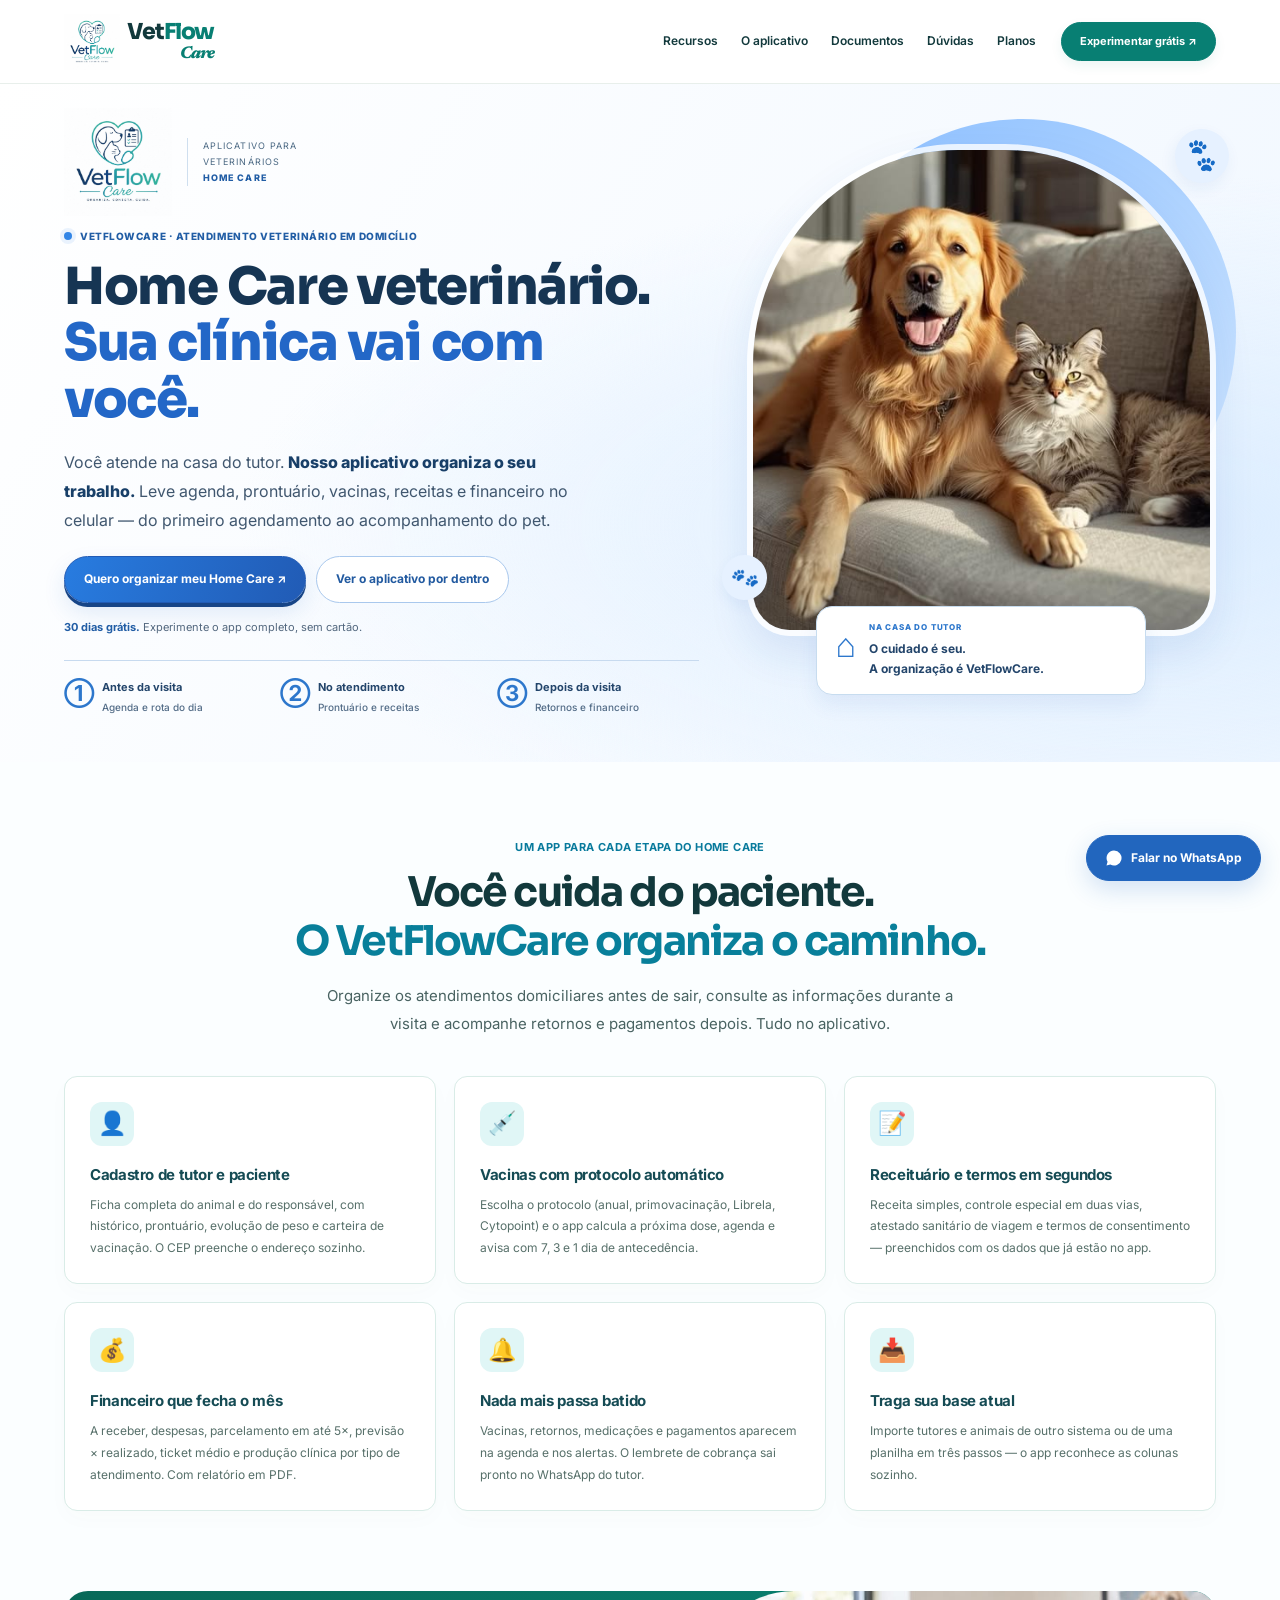
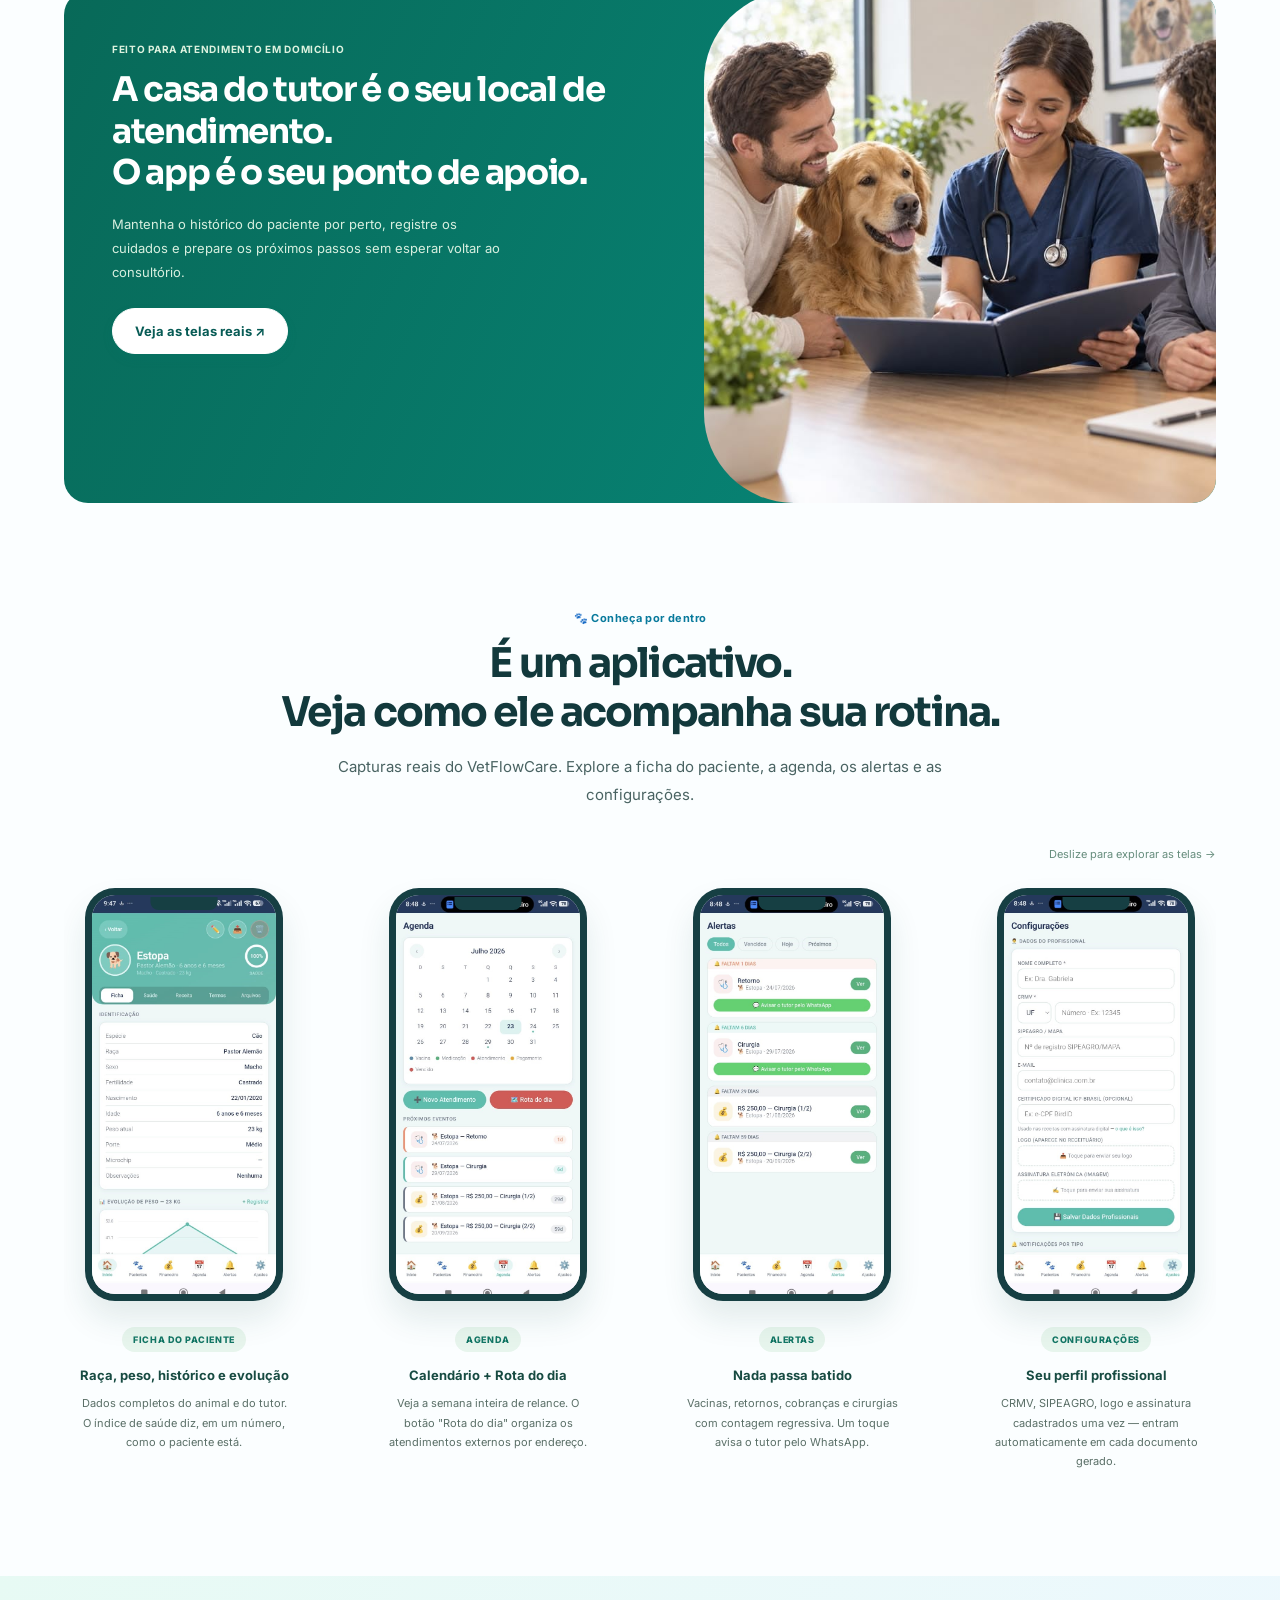
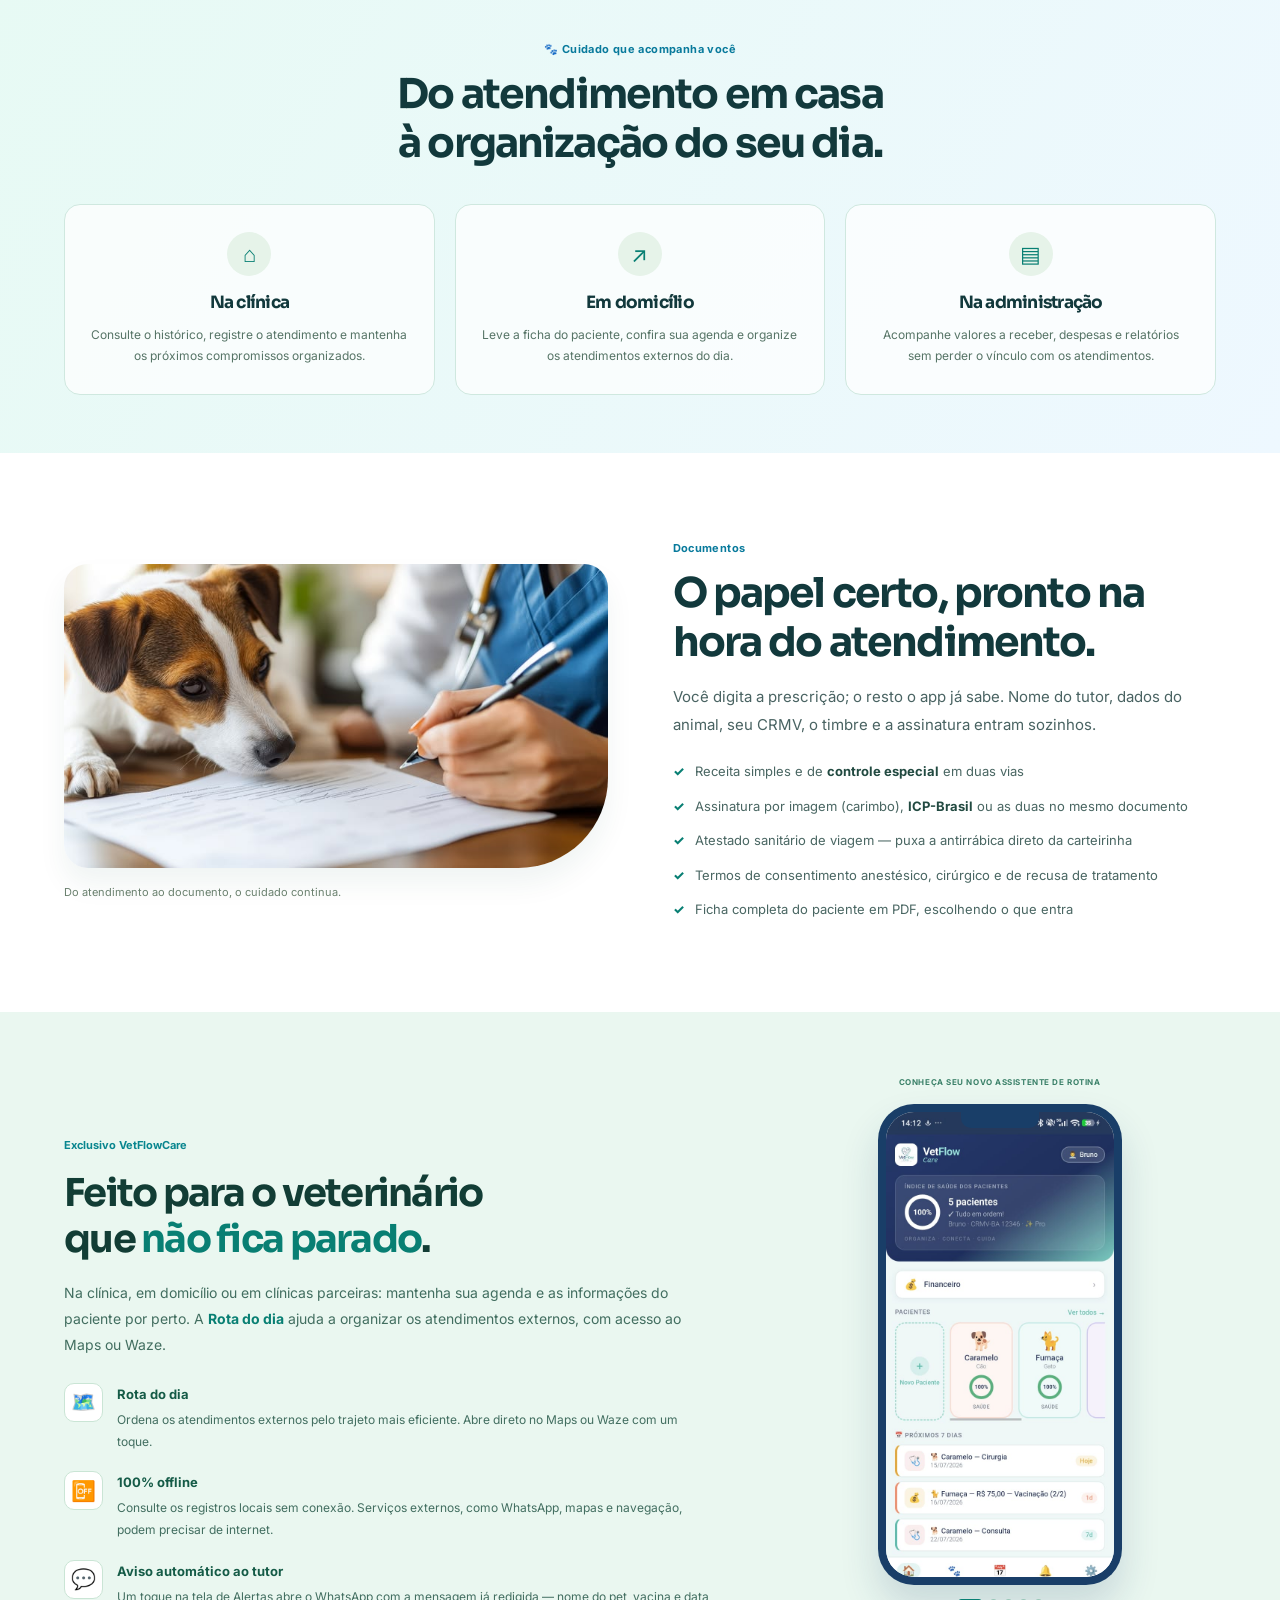
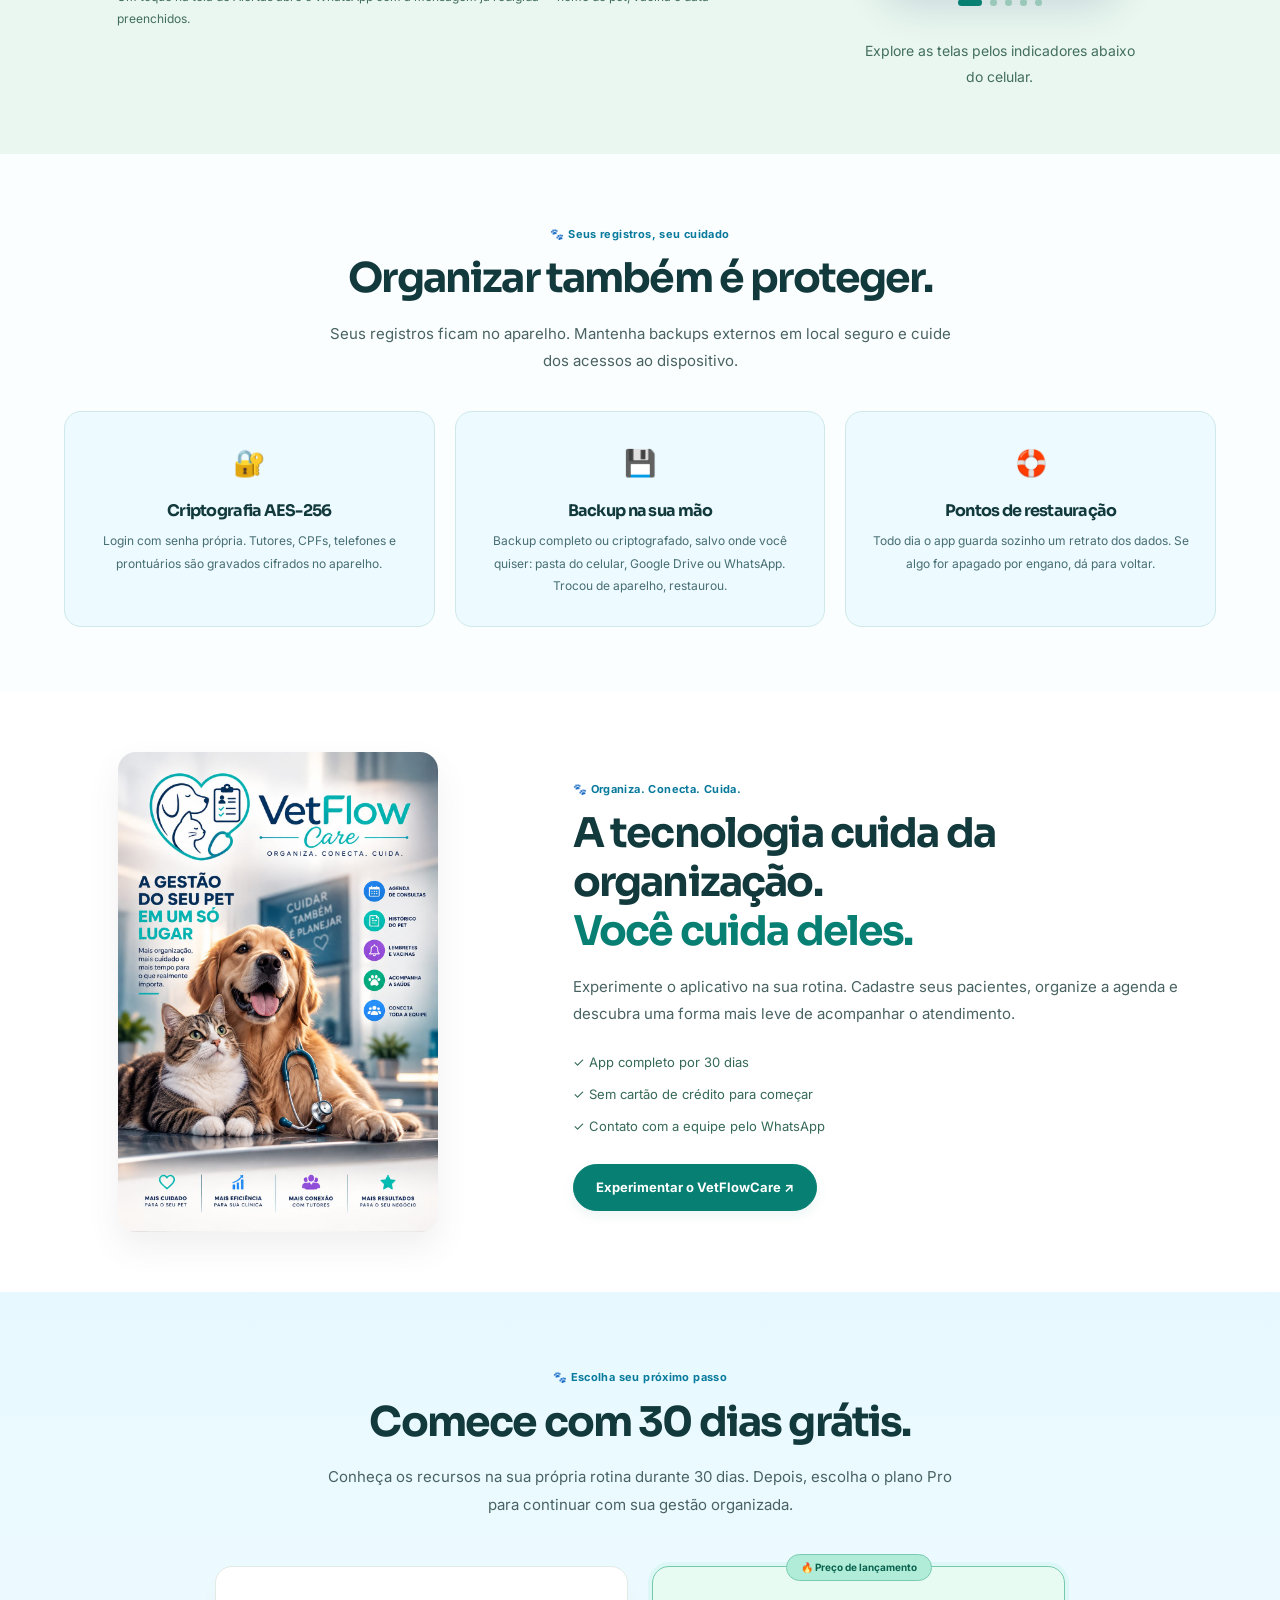
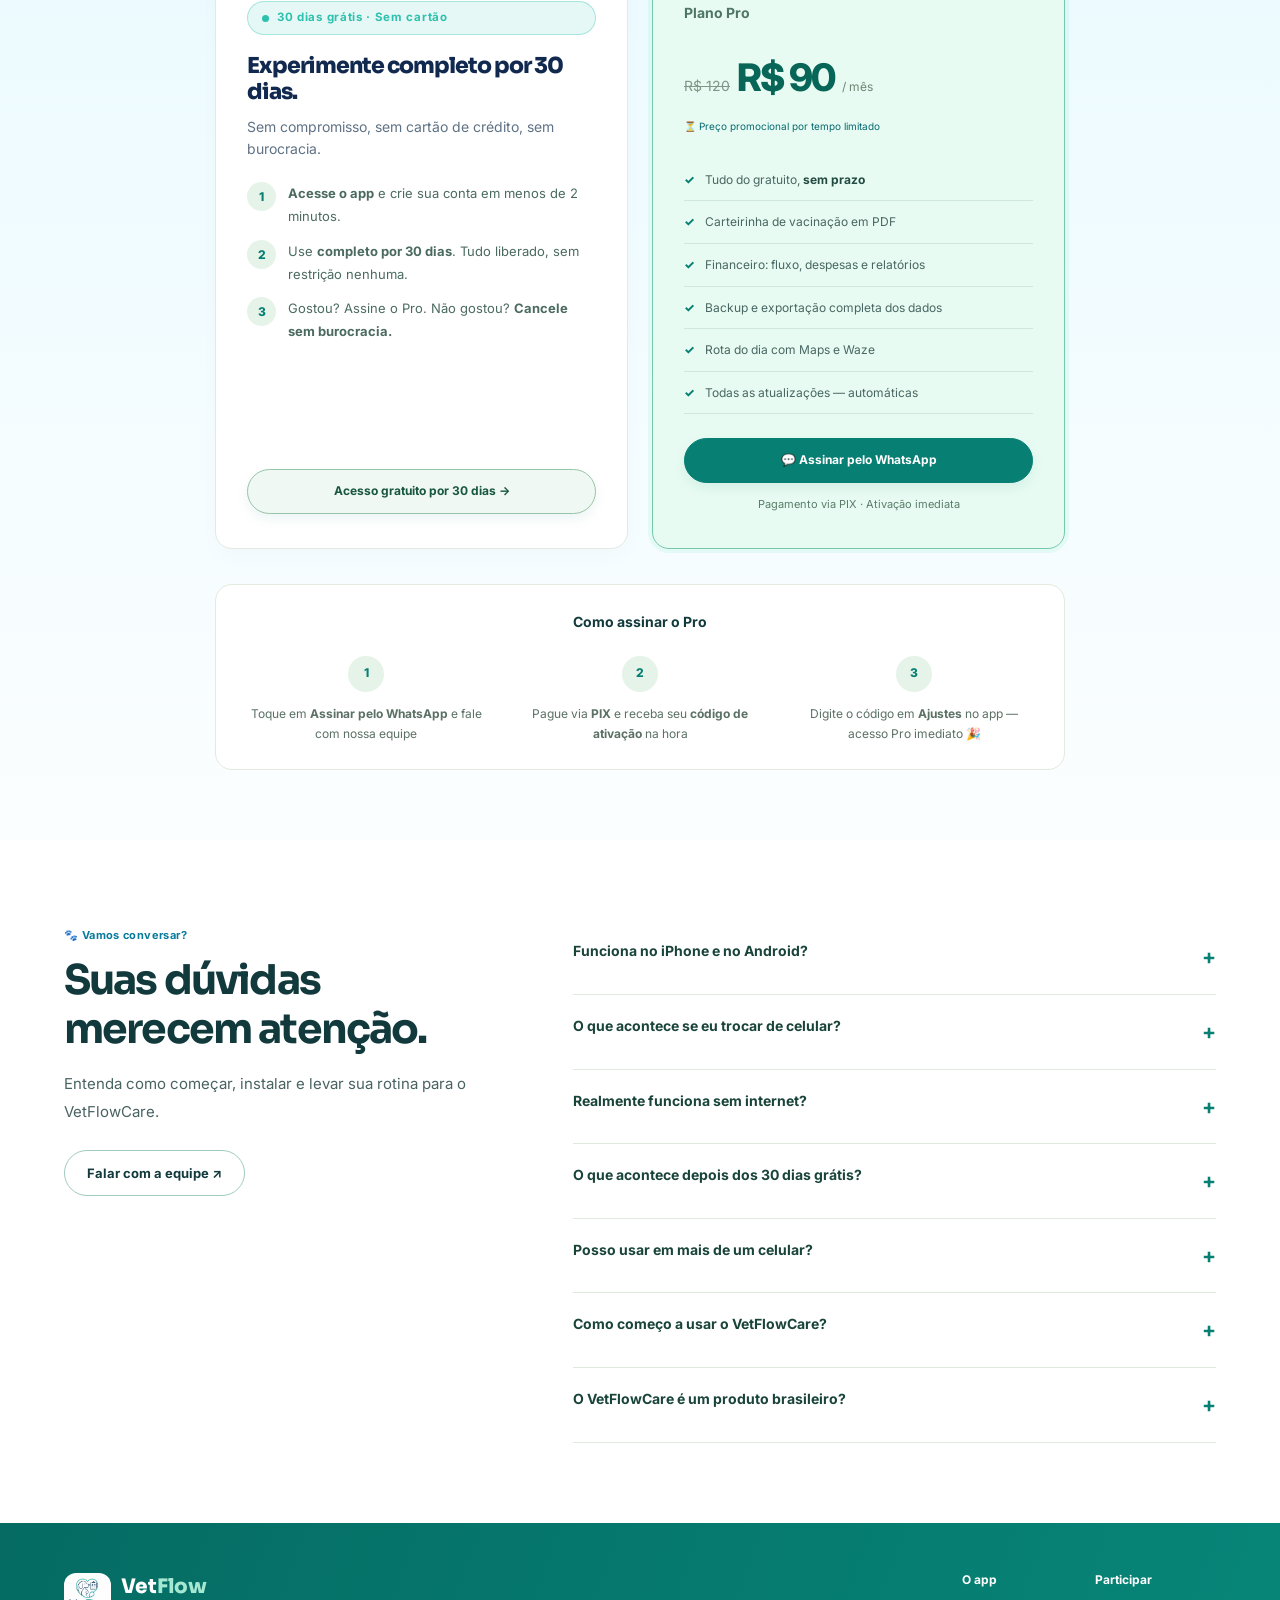
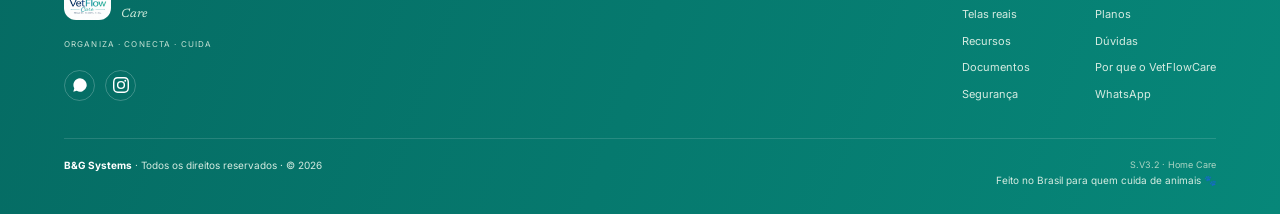
==== commit 1cd32bde: "Add files via upload" ====
--- a/index.html
+++ b/index.html
@@ -157,6 +157,29 @@
 @media(max-width:700px){.hero-grid{grid-template-columns:1fr;padding:18px 0 40px;gap:32px}.hero h1{font-size:clamp(37px,7.5vw,52px);max-width:13em}.hero h1 em br{display:none}.hero h1 em{max-width:11em}.hero .lead{font-size:15px;max-width:35em}.hero .eyebrow{font-size:9px;letter-spacing:.03em;max-width:490px}.hero-watermark{width:97px;flex-basis:97px}.hero-brand-intro>p{font-size:9px}.hero .ctas .button{font-size:12px}.hero-facts{grid-template-columns:repeat(3,1fr);gap:11px;margin-top:20px}.hero-facts b{font-size:11px}.hero-facts small{font-size:9px}.hero-facts>div:last-child{grid-column:auto}.hero-pets{max-width:390px;width:93%;padding-top:14px}.hero-pet-photo{aspect-ratio:1/.84}.hero-pets figcaption{width:85%;font-size:12px}.hero-pets figcaption strong{font-size:12px}.hero-pets figcaption small{font-size:8px}.hero-pets .pet-circle{right:-12px;top:0}.trial-reassurance{font-size:11px}}
 @media(max-width:440px){.hero h1{font-size:38px}.hero h1 em{line-height:1.12}.hero .lead{font-size:14px}.hero .eyebrow{font-size:8px;letter-spacing:.02em}.hero-facts{gap:9px}.hero-facts>div{display:block}.hero-facts>div>span{display:block;font-size:19px;margin-bottom:6px}.hero-facts b{font-size:10px;line-height:1.5}.hero-facts small{font-size:9px}.hero .ctas .button{font-size:11px;padding:13px 15px}.trial-reassurance{font-size:10px}.hero-pets figcaption{width:90%}.hero-watermark{width:95px;flex-basis:95px}.hero-brand-intro{margin-bottom:13px}.hero h1 em br{display:none}.hero-pets{margin-top:0}}
 @media(max-width:360px){.hero h1{font-size:33px}.hero .ctas{flex-direction:column;align-items:flex-start}.hero .eyebrow{font-size:7px}}
+
+/* S.V3.2 — abertura azul e espaçamento natural em qualquer largura */
+.hero{background:radial-gradient(ellipse at 90% 65%,#dcedff 0,transparent 56%),linear-gradient(120deg,#ffffff,#f0f7ff)}
+.hero h1{color:#163553;letter-spacing:-.025em}
+.hero h1 em{display:block;color:#2367c7;max-width:12em;text-shadow:0 2px 0 #fff;word-spacing:normal}
+.hero .eyebrow,.hero-brand-intro strong{color:#215da5}
+.hero-brand-intro>p{color:#496782;border-left-color:#cfdfef}
+.homecare-dot{background:#3285e6;box-shadow:0 0 0 4px #3285e618}
+.hero .lead{color:#40576f}.hero .lead strong{color:#183f68}
+.hero .ctas .button:first-child{background:linear-gradient(110deg,#287ce0,#215bb5);border-color:#215bb5;box-shadow:0 4px 0 #174587,0 10px 22px #2367c720}
+.hero .ctas .button:first-child:hover{background:#1c57ac;box-shadow:0 4px 0 #174587,0 12px 24px #2367c730}
+.hero .ctas .outline{color:#225aa0;border-color:#a9c8ed;background:#fff;box-shadow:none}
+.hero .trial-reassurance{color:#52677e}.hero .trial-reassurance strong{color:#215da5}
+.hero-facts{border-top-color:#c7daef}.hero-facts>div>span{color:#2d77cc}.hero-facts b{color:#23456b}.hero-facts small{color:#536c87}
+.hero .pet-circle{background:linear-gradient(145deg,#8cbfff,#d5e9ff)}
+.hero .paw{background:#e6f1ff;box-shadow:0 6px 15px #215bb512}
+.hero-pet-photo{box-shadow:0 18px 40px #215bb51a}
+.hero-pets figcaption{border-color:#c7dcef;box-shadow:0 10px 20px #215bb514}
+.hero-pets figcaption>span,.hero-pets figcaption small{color:#2d77cc}.hero-pets figcaption strong{color:#23456b}
+.phone,.notch{background:#193e68}.phone{box-shadow:0 22px 38px #193e6829}
+.float-zap{background:#2266be;border-color:#2266be;box-shadow:0 8px 25px #2266be30}
+@media(max-width:700px){.hero h1 em{max-width:12em}.hero h1{line-height:1.14}}
+
 </style></head><body><a class="skip-link" href="#recursos">Pular para o conteúdo</a><nav aria-label="Navegação principal"><div class="read-progress" id="readProgress"></div><div class="shell nav-inner"><a aria-label="VetFlowCare — início" class="brand" href="#topo"><img alt="VetFlowCare" class="" decoding="async" loading="eager" src="[data-uri]"/><span>Vet<span>Flow</span><i>Care</i></span></a><div class="links"><a href="#recursos">Recursos</a><a href="#telas">O aplicativo</a><a href="#documentos">Documentos</a><a href="#faq">Dúvidas</a><a href="#planos">Planos</a></div><a class="button nav-cta" href="https://app.vetflowcare.com.br" rel="noopener" target="_blank">Experimentar grátis ↗</a><button aria-controls="mobNav" aria-expanded="false" aria-label="Abrir menu" class="ham" id="hamBtn"><span></span><span></span><span></span></button></div></nav><div aria-label="Menu de navegação" aria-modal="true" class="mob-nav" id="mobNav" role="dialog">
 <a href="#recursos" onclick="closeMob()">Recursos</a>
 <a href="#telas" onclick="closeMob()">O App</a>
@@ -169,7 +192,7 @@
 <svg aria-hidden="true" viewbox="0 0 24 24"><path d="M17.5 14.4c-.3-.2-1.7-.9-2-1-.3-.1-.5-.2-.7.1-.2.3-.7 1-.9 1.2-.2.2-.3.2-.6.1-.3-.2-1.3-.5-2.4-1.5-.9-.8-1.5-1.8-1.7-2.1-.2-.3 0-.5.1-.6l.5-.5c.1-.2.2-.3.3-.5 0-.2 0-.4 0-.5 0-.2-.7-1.6-.9-2.2-.2-.6-.5-.5-.7-.5h-.6c-.2 0-.5.1-.8.4-.3.3-1 1-1 2.5s1.1 2.9 1.2 3.1c.1.2 2.1 3.2 5.1 4.5.7.3 1.3.5 1.7.6.7.2 1.4.2 1.9.1.6-.1 1.7-.7 2-1.4.2-.7.2-1.3.2-1.4-.1-.1-.3-.2-.6-.4M12 2a10 10 0 00-8.6 15L2 22l5.1-1.3A10 10 0 1012 2z"></path></svg>
     Falar no WhatsApp
   </a>
-</div><main><header class="hero" id="topo"><div class="shell hero-grid"><div class="hero-copy"><div class="hero-brand-intro"><div class="hero-watermark"><img alt="Logo VetFlowCare — Organiza. Conecta. Cuida." class="" decoding="async" loading="eager" src="[data-uri]"/></div><p>APLICATIVO PARA<br/>VETERINÁRIOS<br/><strong>HOME CARE</strong></p></div><span class="eyebrow"><span aria-hidden="true" class="homecare-dot"></span> VETFLOWCARE · ATENDIMENTO VETERINÁRIO EM DOMICÍLIO</span><h1>Home Care veterinário.<br/><em>Sua clínica<br/>vai com você.</em></h1><p class="lead">Você atende na casa do tutor. <strong>Nosso aplicativo organiza o seu trabalho.</strong> Leve agenda, prontuário, vacinas, receitas e financeiro no celular — do primeiro agendamento ao acompanhamento do pet.</p><div class="ctas"><a class="button" href="https://app.vetflowcare.com.br" rel="noopener" target="_blank">Quero organizar meu Home Care ↗</a><a class="button outline" href="#telas">Ver o aplicativo por dentro</a></div><p class="trial-reassurance"><strong>30 dias grátis.</strong> Experimente o app completo, sem cartão.</p><div class="hero-facts"><div><span aria-hidden="true">①</span><b>Antes da visita<small>Agenda e rota do dia</small></b></div><div><span aria-hidden="true">②</span><b>No atendimento<small>Prontuário e receitas</small></b></div><div><span aria-hidden="true">③</span><b>Depois da visita<small>Retornos e financeiro</small></b></div></div></div><figure class="hero-pets"><div aria-hidden="true" class="pet-circle"></div><span aria-hidden="true" class="paw paw-one">🐾</span><span aria-hidden="true" class="paw paw-two">🐾</span><img alt="Cão e gato juntos — cuidado para cada paciente" class="hero-pet-photo" decoding="async" loading="eager" src="[data-uri]"/><figcaption><span aria-hidden="true">⌂</span><small>NA CASA DO TUTOR</small><strong>O cuidado é seu.<br/>A organização é VetFlowCare.</strong></figcaption></figure></div></header><section id="recursos"><div class="shell"><div class="section-heading center"><span class="sec-tag">UM APP PARA CADA ETAPA DO HOME CARE</span><h2 class="sec-h">Você cuida do paciente.<br/><em>O VetFlowCare organiza o caminho.</em></h2><p class="sec-p">Organize os atendimentos domiciliares antes de sair, consulte as informações durante a visita e acompanhe retornos e pagamentos depois. Tudo no aplicativo.</p></div><div class="cards">
+</div><main><header class="hero" id="topo"><div class="shell hero-grid"><div class="hero-copy"><div class="hero-brand-intro"><div class="hero-watermark"><img alt="Logo VetFlowCare — Organiza. Conecta. Cuida." class="" decoding="async" loading="eager" src="[data-uri]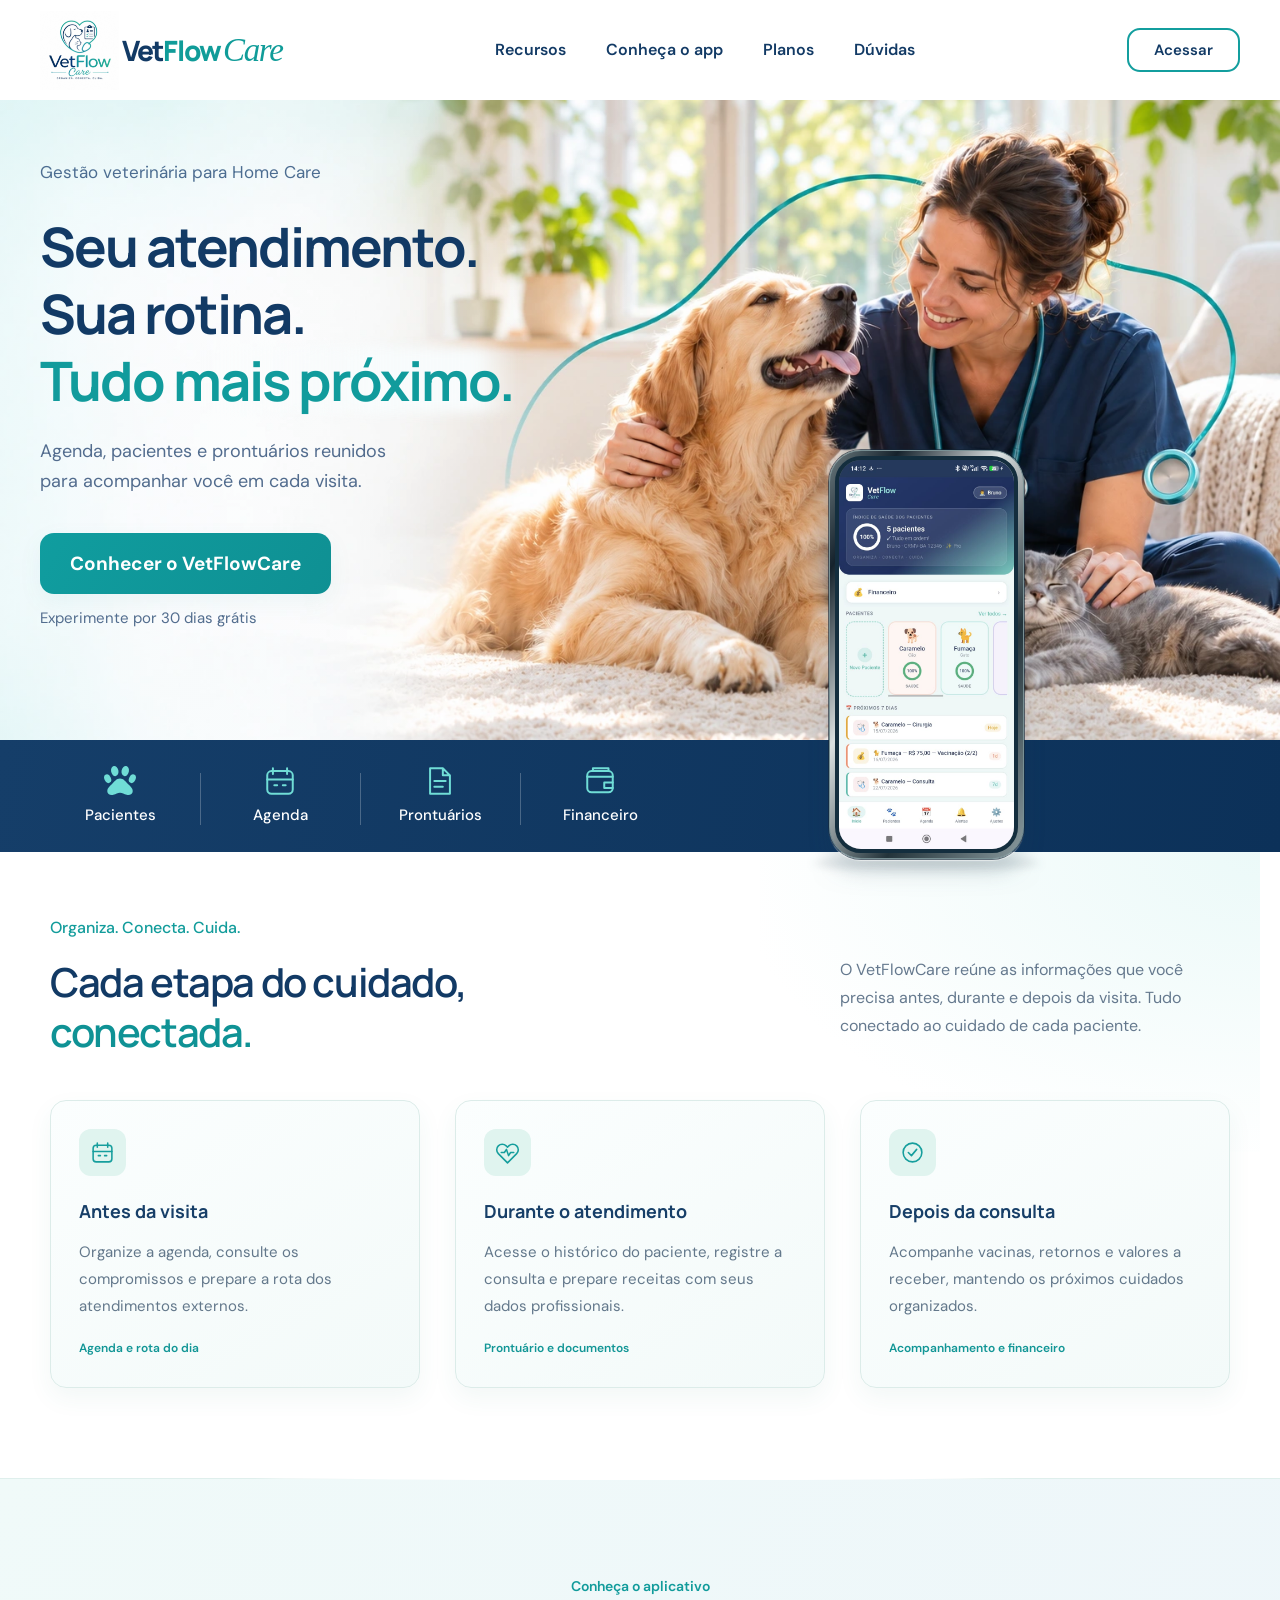
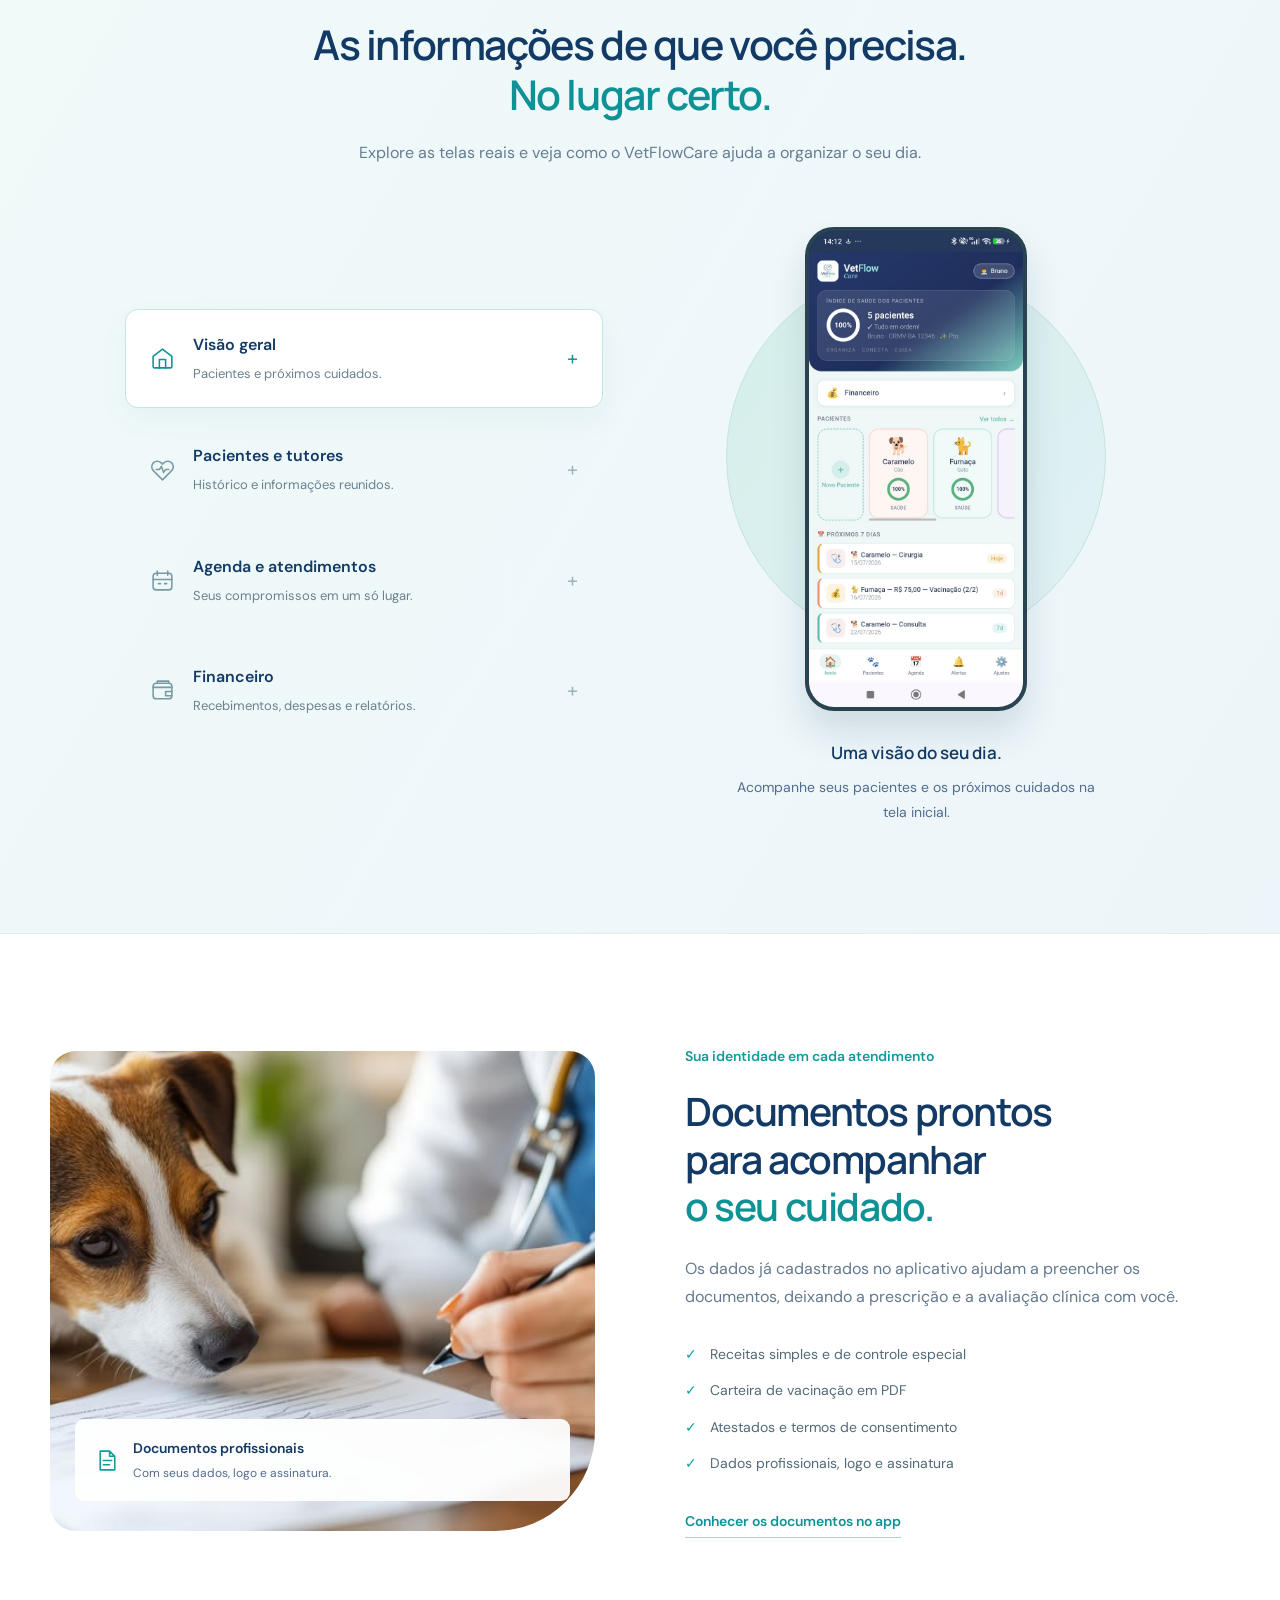
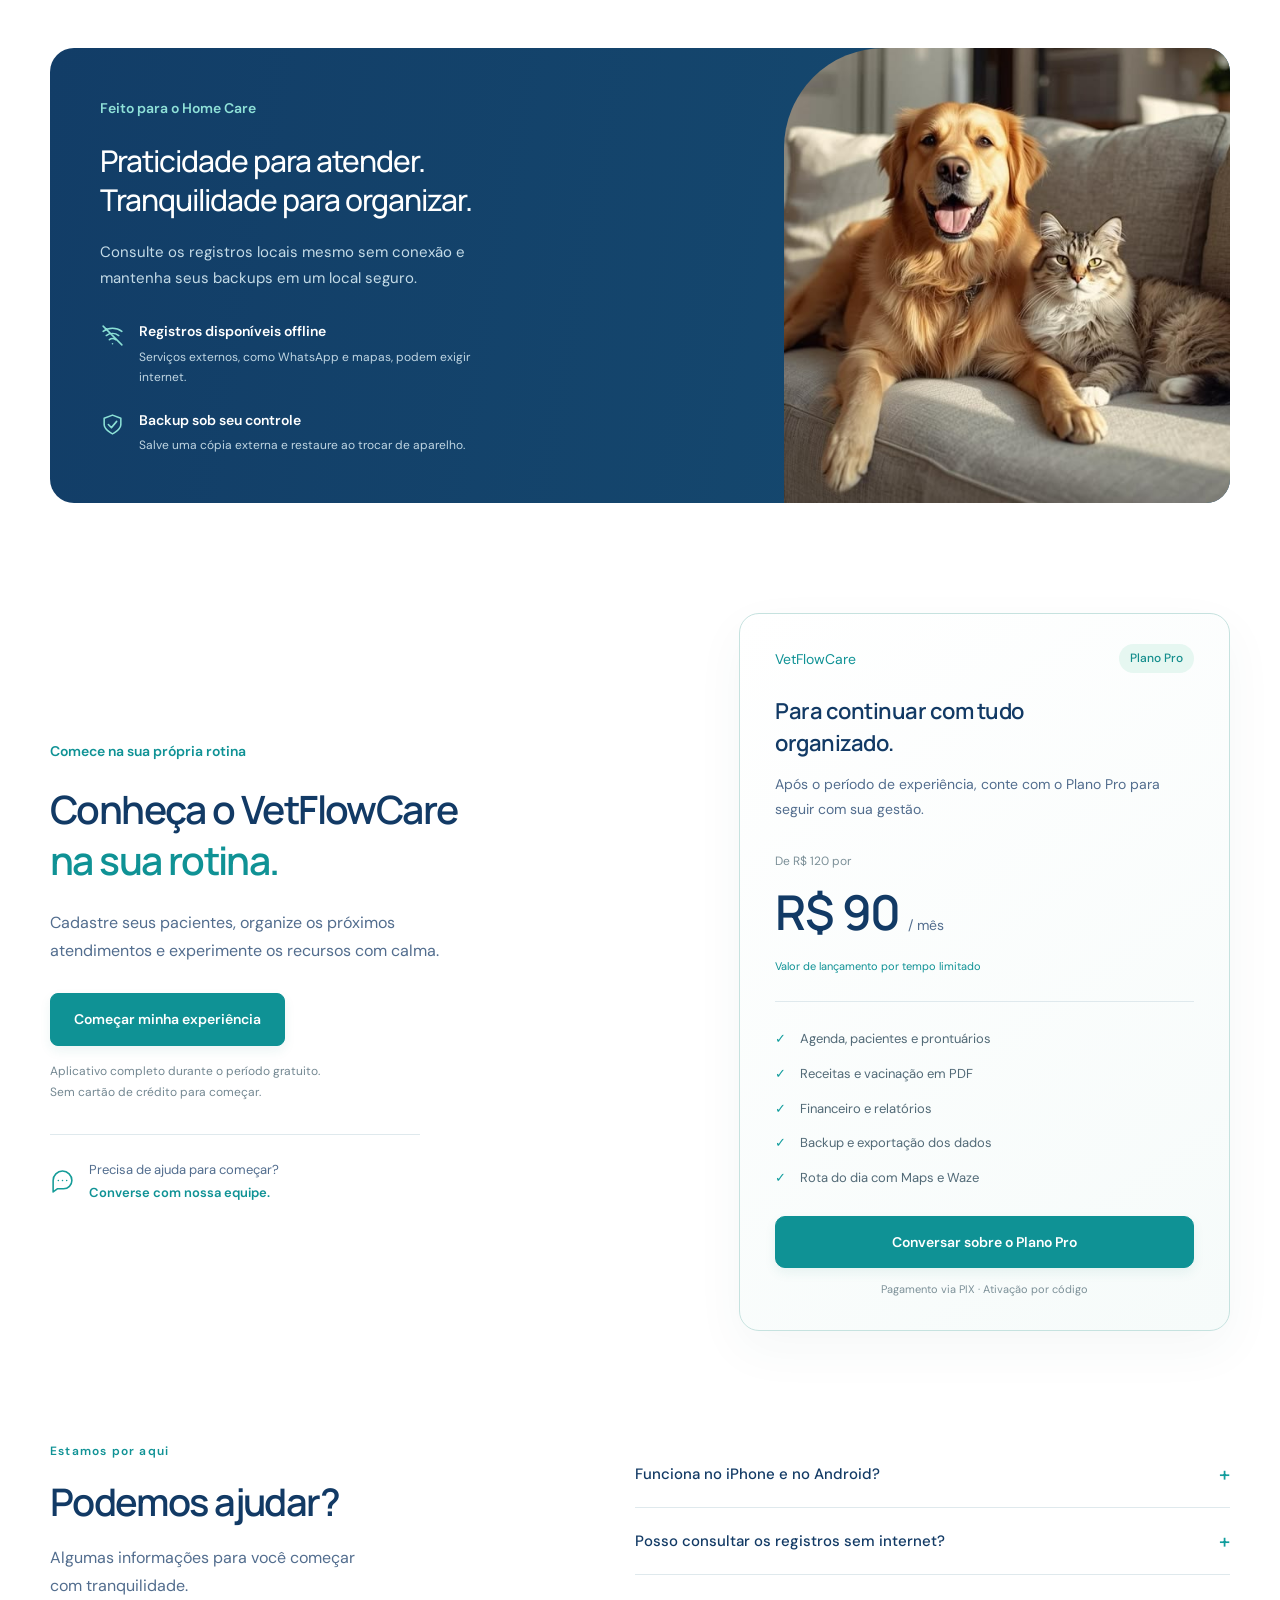
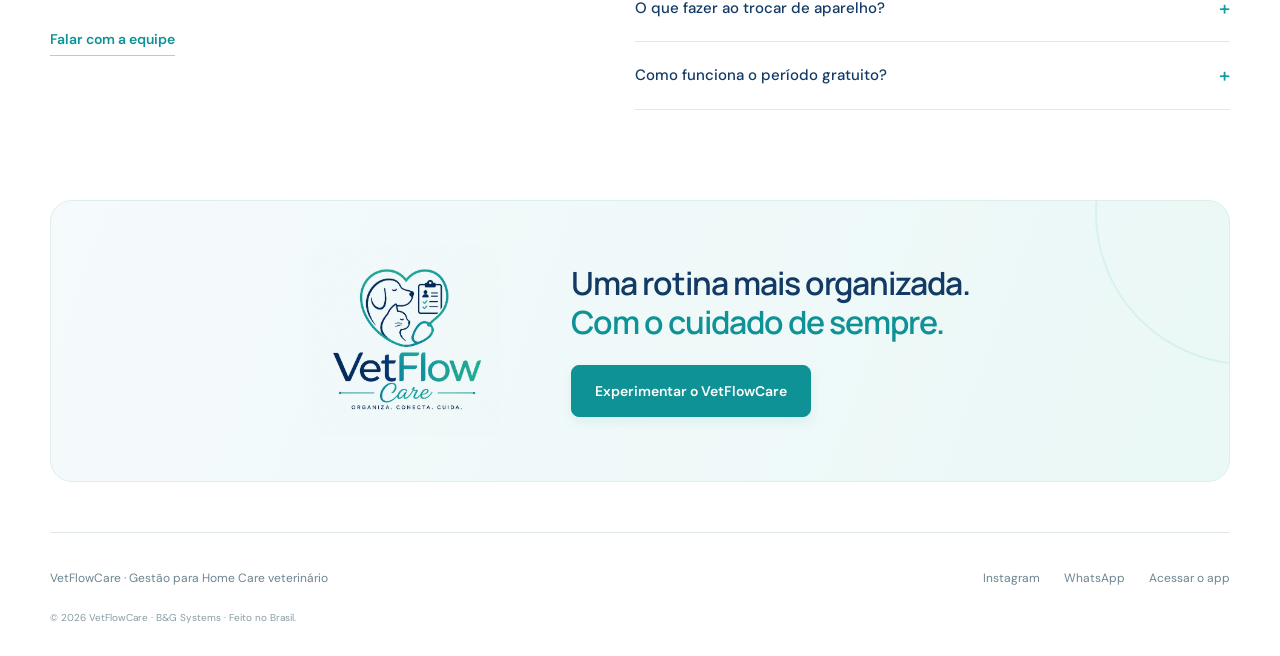
==== commit b47d6ddb: "Add files via upload" ====
--- a/index.html
+++ b/index.html
@@ -1,598 +1,9 @@
-<!DOCTYPE html>
-
-<html lang="pt-BR"><head>
-<meta charset="utf-8"/>
-<meta content="b4045437660ab064" name="google-site-verification"/>
-<meta content="width=device-width, initial-scale=1" name="viewport"/>
-<title>VetFlowCare — aplicativo para Home Care veterinário</title>
-<meta content="Aplicativo para veterinários que atendem em domicílio: agenda, prontuário, vacinas, receitas, rota do dia e financeiro no celular. Experimente o VetFlowCare por 30 dias grátis, sem cartão." name="description"/>
-<meta content="VetFlowCare" name="application-name"/>
-<meta content="B&amp;G Systems" name="author"/>
-<link href="https://www.vetflowcare.com.br" rel="canonical"/>
-<meta content="#12294f" name="theme-color"/>
-<link href="logo.jpg" rel="icon"/>
-<meta content="website" property="og:type"/>
-<meta content="https://www.vetflowcare.com.br/" property="og:url"/>
-<meta content="VetFlowCare — aplicativo para Home Care veterinário" property="og:title"/>
-<meta content="Aplicativo para veterinários que atendem em domicílio: agenda, prontuário, vacinas, receitas, rota do dia e financeiro no celular. Experimente o VetFlowCare por 30 dias grátis, sem cartão." property="og:description"/>
-<meta content="https://www.vetflowcare.com.br/og.jpg" property="og:image"/>
-<meta content="1200" property="og:image:width"/>
-<meta content="630" property="og:image:height"/>
-<meta content="VetFlowCare — app de gestão veterinária" property="og:image:alt"/>
-<meta content="pt_BR" property="og:locale"/>
-<meta content="VetFlowCare" property="og:site_name"/>
-<meta content="summary_large_image" name="twitter:card"/>
-<meta content="VetFlowCare — aplicativo para Home Care veterinário" name="twitter:title"/>
-<meta content="Aplicativo para veterinários que atendem em domicílio: agenda, prontuário, vacinas, receitas, rota do dia e financeiro no celular. Experimente o VetFlowCare por 30 dias grátis, sem cartão." name="twitter:description"/>
-<meta content="https://www.vetflowcare.com.br/og.jpg" name="twitter:image"/>
-<script type="application/ld+json">
-{
-  "@context": "https://schema.org",
-  "@graph": [
-    {
-      "@type": "SoftwareApplication",
-      "@id": "https://www.vetflowcare.com.br/#app",
-      "name": "VetFlowCare",
-      "alternateName": "VetFlowCare — a clínica inteira no seu bolso",
-      "url": "https://www.vetflowcare.com.br",
-      "applicationCategory": "BusinessApplication",
-      "applicationSubCategory": "Software de Gestão para Clínicas Veterinárias",
-      "operatingSystem": "Android, iOS, Windows, macOS, Web",
-      "description": "VetFlowCare é um aplicativo de gestão veterinária desenvolvido pela B&G Systems. Gerencia pacientes, vacinas, prontuário eletrônico, receituário timbrado e controle financeiro. Funciona completamente offline, com dados armazenados e criptografados no próprio aparelho do veterinário.",
-      "offers": {
-        "@type": "Offer",
-        "price": "0",
-        "priceCurrency": "BRL",
-        "availability": "https://schema.org/InStock",
-        "description": "30 dias grátis, sem cartão de crédito"
-      },
-      "author": {
-        "@type": "Organization",
-        "@id": "https://www.vetflowcare.com.br/#organization"
-      },
-      "brand": {
-        "@type": "Brand",
-        "name": "VetFlowCare"
-      },
-      "keywords": "VetFlowCare, gestão veterinária, app veterinário, prontuário veterinário, receituário veterinário, clínica veterinária, B&G Systems, app offline veterinário",
-      "disambiguatingDescription": "VetFlowCare é um aplicativo brasileiro de gestão veterinária desenvolvido pela B&G Systems no Brasil. Produto nacional voltado exclusivamente para veterinários brasileiros. Não tem relação com sistemas de gestão veterinária de outros países nem com suplementos veterinários de nomes semelhantes.",
-      "areaServed": {
-        "@type": "Country",
-        "name": "Brasil",
-        "identifier": "BR"
-      },
-      "audience": {
-        "@type": "Audience",
-        "audienceType": "Médicos Veterinários",
-        "geographicArea": {
-          "@type": "Country",
-          "name": "Brasil"
-        }
-      },
-      "inLanguage": "pt-BR",
-      "countryOfOrigin": "BR",
-      "featureList": [
-        "Cadastro completo de pacientes animais",
-        "Controle de vacinas com alertas de vencimento",
-        "Prontuário eletrônico veterinário",
-        "Receituário timbrado com logo, CRMV e assinatura",
-        "Controle financeiro de consultas",
-        "Funciona completamente offline sem internet",
-        "Dados armazenados localmente com criptografia AES-256",
-        "Instala como PWA na tela inicial do celular"
-      ],
-      "screenshot": "https://www.vetflowcare.com.br/og.jpg",
-      "softwareVersion": "1.0"
-    },
-    {
-      "@type": "Organization",
-      "@id": "https://www.vetflowcare.com.br/#organization",
-      "name": "B&G Systems",
-      "legalName": "B&G Systems",
-      "url": "https://www.vetflowcare.com.br",
-      "logo": {
-        "@type": "ImageObject",
-        "url": "https://www.vetflowcare.com.br/logo.jpg"
-      },
-      "brand": {
-        "@type": "Brand",
-        "name": "VetFlowCare"
-      },
-      "sameAs": [
-        "https://www.instagram.com/vetflowcare.app"
-      ],
-      "contactPoint": {
-        "@type": "ContactPoint",
-        "telephone": "+55-11-91265-9906",
-        "contactType": "customer support",
-        "availableLanguage": "Portuguese"
-      },
-      "address": {
-        "@type": "PostalAddress",
-        "addressCountry": "BR"
-      }
-    },
-    {
-      "@type": "WebSite",
-      "@id": "https://www.vetflowcare.com.br/#website",
-      "url": "https://www.vetflowcare.com.br",
-      "name": "VetFlowCare",
-      "description": "Site oficial do aplicativo VetFlowCare — gestão veterinária para clínicas e atendimento domiciliar",
-      "publisher": {
-        "@id": "https://www.vetflowcare.com.br/#organization"
-      },
-      "inLanguage": "pt-BR"
-    }
-  ]
-}
-</script>
-<link href="https://fonts.googleapis.com" rel="preconnect"/>
-<link crossorigin="" href="https://fonts.gstatic.com" rel="preconnect"/>
-<link href="https://fonts.googleapis.com/css2?family=Sora:wght@400;600;700;800&amp;family=Inter:wght@400;500;600;700&amp;family=Newsreader:ital,wght@1,400;1,500&amp;display=swap" rel="stylesheet"/>
-<style>
-:root{--green:#087f73;--green-dark:#075b55;--ink:#12393c;--muted:#496362;--peach:#1685bb;--cream:#effbff;--line:#dfe9e4;--shell:min(1160px,90vw)}
-*{box-sizing:border-box;margin:0;padding:0}html{scroll-behavior:smooth;scroll-padding-top:95px}body{font-family:Inter,-apple-system,'Segoe UI',sans-serif;background:#edf2f3;color:var(--ink);line-height:1.7;-webkit-font-smoothing:antialiased}main,nav,footer{max-width:1380px;margin:0 auto}main{background:#fff}a{color:inherit}img{display:block;max-width:100%}h1,h2,h3{font-family:Sora,Inter,sans-serif;line-height:1.2;letter-spacing:-.045em}button{font-family:inherit}button,a{-webkit-tap-highlight-color:transparent}:focus-visible{outline:3px solid #dc9254;outline-offset:5px}.shell{width:var(--shell);margin:auto}section{padding:80px 0}.button,.zap,.plan-cta{display:inline-flex;align-items:center;justify-content:center;gap:8px;text-decoration:none;background:var(--green);color:white;border:1px solid var(--green);border-radius:99px;font-weight:700;font-size:13px;padding:13px 22px;line-height:1.4;transition:transform .2s,box-shadow .2s,background .2s;box-shadow:0 5px 12px #087f7314}.button:hover,.zap:hover,.plan-cta:hover{background:var(--green-dark);transform:translateY(-2px);box-shadow:0 8px 20px #087f7325}.button.outline{background:transparent;color:var(--ink);border-color:#9ecbc0;box-shadow:none}.button.light{background:white;border-color:white;color:var(--green-dark)}.button.outline:hover{background:#e4f8f2}.sec-tag{display:inline-block;color:#087a9c;font-size:11px;font-weight:700;letter-spacing:.035em;margin-bottom:11px}.sec-h{font-size:clamp(28px,3.2vw,41px);font-weight:700}.sec-h em{font-style:normal;color:var(--green)}.sec-p{font-size:15px;line-height:1.85;color:var(--muted);margin-top:16px;max-width:650px}.section-heading.center{text-align:center;max-width:750px;margin:0 auto 36px}.section-heading.center .sec-p{margin-left:auto;margin-right:auto}.care{font-style:normal;font-family:inherit;color:var(--green)}
-nav{position:sticky;top:0;z-index:50;background:#fffffff5;backdrop-filter:blur(12px);border-bottom:1px solid #e8efeb}.nav-inner{display:flex;align-items:center;gap:25px;min-height:83px}.brand{display:flex;align-items:center;text-decoration:none;gap:7px}.brand>img{width:56px;height:56px;object-fit:contain;mix-blend-mode:multiply}.brand>span{font-family:Sora;font-size:22px;line-height:1;font-weight:800;letter-spacing:-.05em}.brand>span>span{color:var(--green)}.brand i{display:block;font-family:Newsreader,Georgia,serif;font-size:17px;font-style:italic;color:var(--green);text-align:right;margin-top:3px}.links{display:flex;align-items:center;margin-left:auto;gap:23px}.links a{font-size:12px;font-weight:600;text-decoration:none}.links a:hover{color:var(--green)}.nav-cta{font-size:11px;padding:11px 18px}.read-progress{position:absolute;bottom:0;left:0;height:2px;width:0;background:var(--green)}.ham{display:none;background:transparent;border:0;padding:10px;cursor:pointer}.ham span{width:23px;height:2px;display:block;background:var(--green-dark);margin:5px 0}.ham.open span:nth-child(1){transform:translateY(7px) rotate(45deg)}.ham.open span:nth-child(2){opacity:0}.ham.open span:nth-child(3){transform:translateY(-7px) rotate(-45deg)}.mob-nav{display:none;position:fixed;inset:83px 0 0;z-index:49;background:#fffaf4;flex-direction:column;justify-content:center;align-items:center;gap:20px;padding:30px}.mob-nav.open{display:flex}.mob-nav>a{text-decoration:none;font-size:23px;font-weight:700}.mob-nav .zap{font-size:15px}.skip-link{position:fixed;top:-100px;left:20px;z-index:100;background:white;padding:10px;color:var(--ink)}.skip-link:focus{top:10px}
-.hero{background:radial-gradient(ellipse at 73% 48%,#b5f3e5 0,transparent 58%),linear-gradient(110deg,#f8fdff,#e6fbf6);overflow:hidden}.hero-grid{display:grid;grid-template-columns:1.05fr .95fr;gap:55px;align-items:center;padding:34px 0 70px}.hero-copy{min-width:0}.hero-brand-intro{display:flex;align-items:center;gap:20px;margin-bottom:18px}.hero-watermark{width:136px;flex:0 0 136px;opacity:.85;mix-blend-mode:multiply}.hero-watermark img{width:100%;height:auto}.hero-brand-intro>p{color:#74968b;font-size:10px;letter-spacing:.15em;line-height:1.9;border-left:1px solid #d8e5da;padding-left:18px}.hero-brand-intro strong{color:#487b69}.eyebrow{color:#0b779b;font-size:11px;font-weight:700;display:block;margin-bottom:13px}h1{font-size:clamp(38px,4.1vw,56px);font-weight:800;line-height:1.16;max-width:12em;color:#12393c}h1 em{font-style:normal;color:#087fba}.lead{font-size:15px;color:#3e5b5a;line-height:1.8;margin-top:21px;max-width:33em}.lead strong{color:#0e5d53}.ctas{display:flex;gap:12px;flex-wrap:wrap;margin-top:26px}.hero-facts{display:flex;gap:20px;margin-top:31px}.hero-facts>div{display:flex;gap:8px;align-items:flex-start}.hero-facts>div>span{color:var(--green);font-size:19px;font-weight:700;line-height:1.2}.hero-facts b{font-size:11px;line-height:1.45;display:block;white-space:nowrap}.hero-facts small{display:block;font-size:9px;font-weight:500;color:#667774;margin-top:4px;white-space:normal}.hero-pets{position:relative;min-width:0;padding:33px 0 0;isolation:isolate}.hero-pet-photo{width:100%;aspect-ratio:1/.96;object-fit:cover;object-position:center;border-radius:48% 48% 8% 8%;position:relative;box-shadow:0 15px 28px #7c6a4912;border:7px solid #f7fffc}.pet-circle{position:absolute;width:84%;aspect-ratio:1;background:#cde8db;border-radius:50%;top:0;right:-30px;z-index:-1}.paw{position:absolute;font-size:28px;z-index:2;color:#e5af63;filter:sepia(1) saturate(2);background:#d1f5f5;border-radius:50%;width:54px;height:54px;display:flex;align-items:center;justify-content:center}.paw-one{right:-9px;top:10px;transform:rotate(20deg)}.paw-two{left:-25px;bottom:95px;transform:rotate(-20deg);font-size:21px;width:45px;height:45px}.hero-pets figcaption{position:relative;background:#ffffff;border:1px solid #c9e8df;border-radius:16px;padding:14px 18px;display:block;width:max-content;max-width:90%;margin:-25px auto 0;font-size:12px;color:#496762;box-shadow:0 8px 20px #5d6b5110}.hero-pets figcaption>span{float:left;color:#118a9b;font-size:31px;margin-right:12px;line-height:1.4}.hero-pets figcaption strong{color:#075b55}
-#recursos{background:#fbfeff;padding-top:70px}.cards{display:grid;grid-template-columns:repeat(3,1fr);gap:18px;margin-top:38px}.card{background:white;border:1px solid #d9ece7;border-radius:13px;padding:25px;box-shadow:0 8px 22px #67543b05;transition:transform .2s,box-shadow .2s}.card:hover{transform:translateY(-4px);box-shadow:0 15px 28px #315d4412}.card .ico{color:var(--peach);background:#e3f5ff;width:44px;height:44px;border-radius:12px;font-size:23px;display:flex;align-items:center;justify-content:center;margin-bottom:18px}.card h3{font-family:Inter;font-size:15px;font-weight:700;letter-spacing:-.025em;line-height:1.4;margin-bottom:9px}.card p{font-size:12px;line-height:1.8;color:#57706a}
-.routine-banner{padding:0 0 45px;background:#fbfeff}.green-banner{display:grid;grid-template-columns:1fr .8fr;overflow:hidden;border-radius:24px;background:linear-gradient(115deg,#086958,#078c7e);color:white}.green-banner>div{padding:43px 48px}.green-banner h2{font-size:clamp(25px,3vw,34px);line-height:1.22;letter-spacing:-.04em}.green-banner .sec-tag{color:#ddf2df}.green-banner p{color:#d7efdf;font-size:13px;line-height:1.85;max-width:390px;margin:18px 0 24px}.green-banner>img{height:100%;min-height:290px;width:100%;object-fit:cover;object-position:center;border-radius:90px 0 0 90px}
-#telas{padding:55px 0 70px;background:#fbfeff}.screens-row{display:flex;gap:28px;overflow-x:auto;scroll-snap-type:x mandatory;padding:22px 5px 35px;scrollbar-width:thin;scrollbar-color:#97cbb7 transparent;justify-content:space-between}.scr-card{width:230px;flex-shrink:0;scroll-snap-align:start;text-align:center}.scr-phone{background:#163f43;width:198px;padding:7px;border-radius:30px;position:relative;margin:0 auto 23px;box-shadow:0 18px 32px #114c461b}.scr-phone:before{content:'';position:absolute;top:9px;left:50%;transform:translateX(-50%);width:67px;height:13px;background:#163f43;border-radius:0 0 8px 8px;z-index:3}.scr-screen-wrap{aspect-ratio:9/19.5;border-radius:23px;overflow:hidden;background:#ecf6ef}.scr-img{width:100%;height:100%;object-fit:cover;object-position:top}.scr-badge{font-size:9px;font-weight:800;text-transform:uppercase;letter-spacing:.06em;color:#137665;background:#e7f5ed;border-radius:99px;padding:5px 11px;display:inline-block}.scr-lbl{font-size:13px;font-weight:700;margin:12px 0 8px;color:#174b42}.scr-desc{font-size:11px;line-height:1.75;color:#5a6f67;max-width:215px;margin:auto}.scroll-hint{text-align:right;font-size:11px;color:#668d7d;margin:0 0 3px}
-.workflow{background:#eafaf8;padding:58px 0}.workflow-grid{display:grid;grid-template-columns:repeat(3,1fr);gap:20px;margin-top:30px}.workflow-grid article{text-align:center;padding:27px 24px;border-radius:16px;background:#ffffffba;border:1px solid #cfe8df}.workflow-icon{display:flex;align-items:center;justify-content:center;width:44px;height:44px;background:#e6f3e9;color:var(--green);border-radius:50%;font-size:22px;margin:0 auto 17px}.workflow-grid h3{font-size:17px;margin-bottom:10px}.workflow-grid p{font-size:12px;color:#567466;line-height:1.8}
-#documentos{background:white}.docs-wrap{display:grid;grid-template-columns:1fr 1fr;gap:65px;align-items:center}.document-photo img{width:100%;height:auto;border-radius:24px 24px 90px 24px;box-shadow:0 16px 28px #124b4610}.document-photo figcaption{font-size:11px;margin-top:15px;color:#6a806e}.check-list{list-style:none;margin-top:22px}.check-list li{font-size:13px;color:#496662;line-height:1.8;margin:11px 0}.tick{color:var(--green);margin-right:7px;font-weight:800}.check-list b{color:#224a41}.papers{display:none}
-#rota{background:#eaf7f0;padding:64px 0}.route-grid{display:grid;grid-template-columns:1.2fr .8fr;gap:70px;align-items:center}.rota-label{color:#09868f;font-size:11px;font-weight:700;margin-bottom:15px}#rota h2{font-size:clamp(28px,3vw,40px);color:#123d35}#rota h2 em{color:var(--green);font-style:normal}#rota p{font-size:14px;color:#426e60;line-height:1.85;margin-top:18px}#rota strong{color:var(--green)!important}.rota-items{margin-top:25px;display:flex;flex-direction:column;gap:18px}.rota-item{display:flex;gap:14px}.rota-ic{width:39px;height:39px;background:white;border:1px solid #cae5d5;border-radius:10px;display:flex;align-items:center;justify-content:center;flex-shrink:0;font-size:20px}.rota-item h4{font-size:13px;font-weight:700;color:#155b47}.rota-item p{font-size:12px!important;margin-top:4px!important}.app-showcase{text-align:center;min-width:0}.stage{display:flex;flex-direction:column;align-items:center;gap:14px}.stage-label{font-size:8px;font-weight:700;letter-spacing:.07em;color:#3a8068}.phone{width:244px;background:#124b46;border-radius:36px;padding:8px;box-shadow:0 22px 38px #0f574329}.screen{border-radius:28px;height:465px;overflow:hidden;position:relative;background:#f1f8f3}.notch{position:absolute;top:0;left:50%;transform:translateX(-50%);width:78px;height:16px;background:#124b46;border-radius:0 0 10px 10px;z-index:5}.hero-slideshow{width:100%;height:100%;position:relative}.hero-slide{position:absolute;inset:0;opacity:0;transition:opacity .6s}.hero-slide.active{opacity:1}.hero-screen-img{height:100%;width:100%;object-fit:cover;object-position:top}.hero-dots{display:flex;justify-content:center;gap:8px}.hero-dot{width:7px;height:7px;border-radius:99px;border:0;background:#99c7b8;cursor:pointer;padding:0}.hero-dot.active{background:var(--green);width:24px}.hint{font-size:10px;color:#517e6b;max-width:280px}.app-showcase-note{display:none}
-#seguranca{background:#fbfeff;padding:65px 0}.sec-grid{display:grid;grid-template-columns:repeat(3,1fr);gap:20px}.sbox{text-align:center;background:#e8faf4;border:1px solid #c9e9dd;border-radius:17px;padding:29px 23px}.sbox .ico{font-size:26px;margin-bottom:16px}.sbox h3{font-size:16px;margin-bottom:10px}.sbox p{font-size:12px;color:#5f715d;line-height:1.85}.brand-campaign{background:white;padding:60px 0}.campaign-grid{display:grid;grid-template-columns:.8fr 1.2fr;align-items:center;gap:80px}.campaign-art{max-width:320px;margin:auto}.campaign-art img{border-radius:18px;box-shadow:0 15px 32px #4d5d4e17}.benefits{list-style:none;font-size:13px;color:#356955;margin:23px 0 27px}.benefits li{margin-bottom:10px}
-#planos{background:linear-gradient(#e7f9ff,#fbfeff);padding:70px 0}.plans-grid{display:flex;justify-content:center;gap:24px;max-width:850px;margin:auto}.plan{width:50%;padding:34px 31px;background:#fff;border:1px solid #e2eae3;border-radius:17px;position:relative;display:flex;flex-direction:column;box-shadow:0 9px 22px #244b3105}.plan.featured{background:#e7fbf2;border-color:#73cbb1;box-shadow:0 0 0 4px #a5ecd438}.plan-badge{position:absolute;top:-13px;left:50%;transform:translateX(-50%);white-space:nowrap;font-size:10px;color:#085d50;background:#b1edda;border:1px solid #7bcdb4;padding:4px 14px;border-radius:99px;font-weight:700}.plan-name{font-size:14px;color:#4e7567;font-weight:700}.plan-price{display:flex;align-items:baseline;gap:7px;margin:20px 0 8px;flex-wrap:wrap}.plan-price .amt{font-size:38px;font-weight:800;color:#086658;letter-spacing:-.05em}.plan-price .orig{font-size:14px;color:#7f9688;text-decoration:line-through}.plan-price .per{font-size:12px;color:#6f8475}.plan-promo-note{font-size:10px;color:#086a70;margin-bottom:12px}.plan .check-list{margin:12px 0 24px;flex:1}.plan .check-list li{padding:10px 0;border-bottom:1px solid #cfe8db;margin:0;font-size:12px}.plan-cta{width:100%;font-size:12px;padding:13px;border-radius:99px}.plan-cta.outline{background:#eff8f2;border-color:#9ac4a9;color:#185641}.plan-note{font-size:11px;color:#5b7d6b;margin-top:12px;text-align:center}.trial-step{display:flex;align-items:flex-start;gap:12px;font-size:13px;line-height:1.75;color:#4b6b60}.trial-num,.how-num{border-radius:50%;background:#e5f3e9;color:var(--green);display:flex;justify-content:center;align-items:center;font-weight:800;flex-shrink:0;width:29px;height:29px;font-size:12px}.how-pro{max-width:850px;margin:35px auto 0;background:white;border:1px solid #e4eade;border-radius:17px;padding:25px}.how-title{text-align:center;font-size:14px;font-weight:700;margin-bottom:22px}.how-steps{display:flex;gap:24px}.how-step{flex:1;text-align:center}.how-num{margin:auto auto 12px;width:36px;height:36px}.how-step p{font-size:12px;color:#5b7165}.faq-grid{display:grid;grid-template-columns:.8fr 1.2fr;gap:80px}.faq-grid .button{margin-top:24px}.faq-list{min-width:0}.faq-item{border-bottom:1px solid #e1e9df}.faq-q{display:flex;width:100%;background:transparent;border:0;cursor:pointer;text-align:left;color:#194439;justify-content:space-between;gap:16px;font-size:14px;font-weight:700;line-height:1.6;padding:20px 0}.arr{font-size:21px;color:var(--green);flex-shrink:0}.faq-item.open .arr{transform:rotate(45deg)}.faq-a{max-height:0;overflow:hidden;font-size:13px;color:#577163;line-height:1.8;transition:max-height .3s}.faq-item.open .faq-a{max-height:850px}.faq-a-inner{padding-bottom:20px}
-footer{background:linear-gradient(110deg,#056b63,#078779);color:#d5ebe1;padding:47px 0 25px;font-size:12px}footer .top{display:flex;justify-content:space-between;gap:45px;flex-wrap:wrap}footer .mark{display:flex;align-items:center;gap:10px;text-decoration:none;color:white}footer .mark img{width:47px;height:47px;border-radius:12px;object-fit:contain}footer .wm{font-family:Sora;font-size:20px;font-weight:800}footer .wm i{font-style:normal;color:#a4e7d3}footer .sub{display:block;font-family:Newsreader;font-style:italic;color:#d5eedf!important}.slog-f{font-size:8px;letter-spacing:.14em;color:#c4e1d4}.social-row{display:flex;gap:10px;margin-top:18px}.social-btn{width:31px;height:31px;border:1px solid #ffffff38;border-radius:50%;display:flex;align-items:center;justify-content:center;text-decoration:none;color:white}.cols{display:flex;gap:65px}.col b{display:block;font-size:12px;color:white;margin-bottom:11px}.col a{display:block;text-decoration:none;font-size:11px;padding:4px 0}.col a:hover{text-decoration:underline}.base{border-top:1px solid #ffffff22;display:flex;justify-content:space-between;gap:18px;flex-wrap:wrap;margin-top:30px;padding-top:18px;font-size:10px}.site-ver{display:block;font-size:9px;color:#acd5c4}.float-zap{position:fixed;bottom:19px;right:19px;z-index:55;font-size:12px;padding:13px 18px;box-shadow:0 6px 24px #164f4430}.zap svg{width:18px;height:18px;fill:currentColor}.reveal{opacity:1;transform:none}
-@media(min-width:1450px){body{padding-top:24px}nav{border-radius:23px 23px 0 0}footer{border-radius:0 0 23px 23px;margin-bottom:24px}.hero-grid{padding-top:36px}}
-@media(max-width:1100px){.links{gap:14px}.nav-inner{gap:18px}.hero-grid{gap:35px}.hero-facts{gap:12px}.hero-facts b{font-size:10px}.hero-facts small{font-size:8px}.docs-wrap,.route-grid,.faq-grid{gap:40px}.screens-row{justify-content:flex-start}.scr-card{width:225px}.campaign-grid{gap:50px}}
-@media(max-width:900px){.links{display:none}.nav-cta{margin-left:auto}.ham{display:block}.hero-grid{grid-template-columns:1.1fr .9fr;gap:24px}h1{font-size:42px}.hero-facts{flex-wrap:wrap;gap:15px}.hero-brand-intro{margin-bottom:13px}.hero-watermark{width:115px;flex-basis:115px}.hero-pets figcaption{font-size:11px}.cards{grid-template-columns:1fr 1fr}.green-banner>div{padding:32px}.campaign-grid{gap:35px}.sec-h{font-size:32px}.route-grid{gap:35px}.phone{width:222px}.screen{height:421px}}
-@media(max-width:700px){section{padding:55px 0}.hero-grid{grid-template-columns:1fr;gap:35px;padding:22px 0 45px}.hero-copy{max-width:580px}.hero-watermark{width:128px;flex-basis:128px}.hero-brand-intro{margin-bottom:15px}.hero h1{font-size:clamp(36px,7.5vw,48px);max-width:13em}.hero-pets{max-width:450px;margin:auto;width:94%;padding-top:20px}.hero-pet-photo{aspect-ratio:1/.8}.hero-pets .pet-circle{right:-15px;top:0}.hero-facts{gap:22px;margin-top:27px}.hero-facts b{font-size:11px}.hero-facts small{font-size:9px}.hero-pets figcaption{font-size:12px}.sec-h{font-size:30px}.green-banner{grid-template-columns:1fr}.green-banner>img{height:auto;min-height:0;max-height:330px;border-radius:65px 0 0 0;object-position:center 35%}.green-banner>div{padding:30px}.docs-wrap,.route-grid,.campaign-grid,.faq-grid{grid-template-columns:1fr;gap:32px}.workflow-grid,.sec-grid{grid-template-columns:1fr}.workflow-grid article{text-align:left;display:grid;grid-template-columns:44px 1fr;column-gap:17px;padding:22px}.workflow-grid article .workflow-icon{grid-row:1/3;margin:0}.workflow-grid h3{font-size:16px}.workflow-grid p{grid-column:2}.route-grid .app-showcase{margin-top:8px}.phone{width:244px}.screen{height:465px}.route-copy{order:1}.app-showcase{order:2}.campaign-art{max-width:255px}.campaign-grid>div{max-width:520px}.faq-grid{gap:24px}.plans-grid{flex-direction:column;align-items:center;gap:30px}.plan{width:100%;max-width:440px;padding:30px}.how-steps{flex-direction:column;gap:16px}.how-step{display:flex;gap:14px;align-items:center;text-align:left}.how-num{margin:0}.hero-facts>div{max-width:145px}.routine-banner{padding-bottom:15px}#recursos,#telas,#planos,#seguranca{padding-top:55px;padding-bottom:55px}.float-zap span{display:none}.float-zap{padding:14px;border-radius:50%}.cols{gap:45px}.base{font-size:10px}.mob-nav{inset:77px 0 0}.nav-inner{min-height:77px}.brand>img{width:47px;height:47px}.brand>span{font-size:20px}.nav-cta{font-size:10px;padding:10px 14px}.nav-inner{gap:12px}}
-@media(max-width:440px){:root{--shell:calc(100% - 38px)}.nav-cta{display:none}.ham{margin-left:auto}.hero-facts{gap:17px;display:grid;grid-template-columns:1fr 1fr}.hero-facts>div{max-width:none}.hero-facts>div:last-child{grid-column:1/-1}.hero h1{font-size:37px}.lead{font-size:14px}.ctas{gap:10px}.ctas .button{font-size:12px;padding:12px 16px}.cards{grid-template-columns:1fr;gap:13px}.card{display:grid;grid-template-columns:44px 1fr;column-gap:16px;padding:22px}.card .ico{grid-row:1/3;margin:0}.card h3{font-size:14px;margin-top:1px}.card p{grid-column:2;font-size:12px}.hero-pets figcaption{font-size:11px}.paw-two{left:-15px;bottom:80px;width:36px;height:36px;font-size:18px}.paw-one{right:-8px;width:44px;height:44px;font-size:23px}.hero-pet-photo{border-width:5px}.sec-h{font-size:28px}.sec-p{font-size:14px}.scr-card{width:197px}.scr-phone{width:175px}.scr-desc{font-size:11px}.screens-row{gap:20px}.green-banner>div{padding:27px}.green-banner h2{font-size:27px}.campaign-grid{gap:30px}.faq-q{font-size:13px}.plans-grid{max-width:100%}.how-pro{padding:23px}.cols{gap:35px}.col a{font-size:11px}}
-@media(prefers-reduced-motion:reduce){html{scroll-behavior:auto}*,*:before,*:after{transition:none!important;animation:none!important}}
-
-/* Home Care focus: immediate product explanation, cheerful blue/green palette */
-.hero{background:radial-gradient(ellipse at 83% 38%,#b1f1dc 0,transparent 52%),radial-gradient(ellipse at 10% 10%,#e0f4ff 0,transparent 54%),linear-gradient(115deg,#f9feff,#eafcf5)}.hero-grid{grid-template-columns:1.15fr .85fr;gap:48px;padding:24px 0 47px}.hero-brand-intro{margin-bottom:12px;gap:15px}.hero-watermark{width:108px;flex-basis:108px;opacity:.94}.hero-brand-intro>p{font-size:9px;letter-spacing:.12em;color:#388379;line-height:1.75;padding-left:15px}.hero-brand-intro strong{color:#087e69;font-weight:800}.hero .eyebrow{font-size:10px;letter-spacing:.055em;color:#077367;display:flex;align-items:center;gap:8px;margin-bottom:15px;font-weight:800;line-height:1.6}.homecare-dot{width:8px;height:8px;flex-shrink:0;border-radius:50%;background:#0aa789;box-shadow:0 0 0 4px #09a68418}.hero h1{font-size:clamp(37px,4vw,56px);line-height:1.1;max-width:12em;letter-spacing:-.045em;color:#123d49;font-weight:800}.hero h1 em{color:#078b83;display:inline-block;position:relative;text-shadow:0 2px 0 #ffffff70}.hero .lead{color:#355b63;font-size:16px;line-height:1.8;margin-top:20px;max-width:34em}.hero .lead strong{color:#0c5265;font-weight:800}.hero .ctas{margin-top:22px;gap:10px}.hero .ctas .button{font-size:12px;padding:14px 19px}.hero .ctas .button:first-child{background:linear-gradient(110deg,#079f87,#087f79);border-color:#078b77;box-shadow:0 5px 0 #067560,0 12px 22px #078d7820}.hero .ctas .outline{color:#176374;border-color:#8cc9bd;background:#ffffff8a}.trial-reassurance{font-size:11px;color:#456b62;margin-top:15px;line-height:1.65}.trial-reassurance strong{color:#08775d}.hero-facts{gap:14px;margin-top:24px;border-top:1px solid #b9ded1;padding-top:19px;display:grid;grid-template-columns:repeat(3,1fr)}.hero-facts>div{gap:7px;max-width:none}.hero-facts>div>span{font-size:22px;color:#06957d}.hero-facts b{font-size:11px;white-space:normal;color:#15524d}.hero-facts small{font-size:10px;line-height:1.5;color:#3e756b}.hero-pets{padding-top:15px}.hero-pet-photo{aspect-ratio:1/1.05;border:6px solid #ffffffc9;border-radius:45% 45% 9% 9%;box-shadow:0 18px 40px #0b8b7120}.pet-circle{background:linear-gradient(145deg,#78e5c1,#b6edff);right:-20px;top:-10px;width:91%}.paw{filter:none;background:#d1f4ef;box-shadow:0 6px 15px #0d8d7012}.paw-one{right:-13px;top:0}.hero-pets figcaption{background:white;border-color:#bee5d7;padding:14px 18px;margin-top:-30px;box-shadow:0 10px 20px #085f5414;width:85%;max-width:330px}.hero-pets figcaption>span{color:#069d8d;font-size:34px;margin-right:13px}.hero-pets figcaption small{display:block;color:#178777;font-size:8px;font-weight:800;letter-spacing:.1em;margin-bottom:4px}.hero-pets figcaption strong{font-size:12px;line-height:1.6;color:#154d54}.workflow{background:linear-gradient(120deg,#e7faf4,#eef8ff)}.card .ico{background:#e0f6f6}.card h3{color:#154b54}.sbox{background:#edfaff;border-color:#cfe9e8}.sbox p{color:#476e72}.plan.featured{background:#e7fbf2;border-color:#75c9ab}.plan-badge{background:#b0ecd8;border-color:#78cbb0;color:#09624d}.section-heading .sec-h em{color:#087f9a}.hero .button:hover{box-shadow:0 5px 0 #067560,0 17px 25px #078d7830}.green-banner .sec-tag{letter-spacing:.07em;font-size:10px}
-@media(max-width:1100px){.hero-grid{gap:30px}.hero h1{font-size:46px}.hero .ctas .button{padding:13px 16px}.hero-facts b{font-size:10px}.hero-facts small{font-size:9px}}
-@media(max-width:900px){.hero-grid{grid-template-columns:1.1fr .9fr;gap:24px}.hero h1{font-size:40px}.hero .lead{font-size:14px}.hero .eyebrow{font-size:9px}.hero-facts{gap:9px}.hero .ctas{gap:10px}.hero-pets figcaption{width:94%;padding:12px}.hero-pets figcaption strong{font-size:11px}}
-@media(max-width:700px){.hero-grid{grid-template-columns:1fr;padding:18px 0 40px;gap:32px}.hero h1{font-size:clamp(37px,7.5vw,52px);max-width:13em}.hero h1 em br{display:none}.hero h1 em{max-width:11em}.hero .lead{font-size:15px;max-width:35em}.hero .eyebrow{font-size:9px;letter-spacing:.03em;max-width:490px}.hero-watermark{width:97px;flex-basis:97px}.hero-brand-intro>p{font-size:9px}.hero .ctas .button{font-size:12px}.hero-facts{grid-template-columns:repeat(3,1fr);gap:11px;margin-top:20px}.hero-facts b{font-size:11px}.hero-facts small{font-size:9px}.hero-facts>div:last-child{grid-column:auto}.hero-pets{max-width:390px;width:93%;padding-top:14px}.hero-pet-photo{aspect-ratio:1/.84}.hero-pets figcaption{width:85%;font-size:12px}.hero-pets figcaption strong{font-size:12px}.hero-pets figcaption small{font-size:8px}.hero-pets .pet-circle{right:-12px;top:0}.trial-reassurance{font-size:11px}}
-@media(max-width:440px){.hero h1{font-size:38px}.hero h1 em{line-height:1.12}.hero .lead{font-size:14px}.hero .eyebrow{font-size:8px;letter-spacing:.02em}.hero-facts{gap:9px}.hero-facts>div{display:block}.hero-facts>div>span{display:block;font-size:19px;margin-bottom:6px}.hero-facts b{font-size:10px;line-height:1.5}.hero-facts small{font-size:9px}.hero .ctas .button{font-size:11px;padding:13px 15px}.trial-reassurance{font-size:10px}.hero-pets figcaption{width:90%}.hero-watermark{width:95px;flex-basis:95px}.hero-brand-intro{margin-bottom:13px}.hero h1 em br{display:none}.hero-pets{margin-top:0}}
-@media(max-width:360px){.hero h1{font-size:33px}.hero .ctas{flex-direction:column;align-items:flex-start}.hero .eyebrow{font-size:7px}}
-
-/* S.V3.2 — abertura azul e espaçamento natural em qualquer largura */
-.hero{background:radial-gradient(ellipse at 90% 65%,#dcedff 0,transparent 56%),linear-gradient(120deg,#ffffff,#f0f7ff)}
-.hero h1{color:#163553;letter-spacing:-.025em}
-.hero h1 em{display:block;color:#2367c7;max-width:12em;text-shadow:0 2px 0 #fff;word-spacing:normal}
-.hero .eyebrow,.hero-brand-intro strong{color:#215da5}
-.hero-brand-intro>p{color:#496782;border-left-color:#cfdfef}
-.homecare-dot{background:#3285e6;box-shadow:0 0 0 4px #3285e618}
-.hero .lead{color:#40576f}.hero .lead strong{color:#183f68}
-.hero .ctas .button:first-child{background:linear-gradient(110deg,#287ce0,#215bb5);border-color:#215bb5;box-shadow:0 4px 0 #174587,0 10px 22px #2367c720}
-.hero .ctas .button:first-child:hover{background:#1c57ac;box-shadow:0 4px 0 #174587,0 12px 24px #2367c730}
-.hero .ctas .outline{color:#225aa0;border-color:#a9c8ed;background:#fff;box-shadow:none}
-.hero .trial-reassurance{color:#52677e}.hero .trial-reassurance strong{color:#215da5}
-.hero-facts{border-top-color:#c7daef}.hero-facts>div>span{color:#2d77cc}.hero-facts b{color:#23456b}.hero-facts small{color:#536c87}
-.hero .pet-circle{background:linear-gradient(145deg,#8cbfff,#d5e9ff)}
-.hero .paw{background:#e6f1ff;box-shadow:0 6px 15px #215bb512}
-.hero-pet-photo{box-shadow:0 18px 40px #215bb51a}
-.hero-pets figcaption{border-color:#c7dcef;box-shadow:0 10px 20px #215bb514}
-.hero-pets figcaption>span,.hero-pets figcaption small{color:#2d77cc}.hero-pets figcaption strong{color:#23456b}
-.phone,.notch{background:#193e68}.phone{box-shadow:0 22px 38px #193e6829}
-.float-zap{background:#2266be;border-color:#2266be;box-shadow:0 8px 25px #2266be30}
-@media(max-width:700px){.hero h1 em{max-width:12em}.hero h1{line-height:1.14}}
-
-</style></head><body><a class="skip-link" href="#recursos">Pular para o conteúdo</a><nav aria-label="Navegação principal"><div class="read-progress" id="readProgress"></div><div class="shell nav-inner"><a aria-label="VetFlowCare — início" class="brand" href="#topo"><img alt="VetFlowCare" class="" decoding="async" loading="eager" src="[data-uri]"/><span>Vet<span>Flow</span><i>Care</i></span></a><div class="links"><a href="#recursos">Recursos</a><a href="#telas">O aplicativo</a><a href="#documentos">Documentos</a><a href="#faq">Dúvidas</a><a href="#planos">Planos</a></div><a class="button nav-cta" href="https://app.vetflowcare.com.br" rel="noopener" target="_blank">Experimentar grátis ↗</a><button aria-controls="mobNav" aria-expanded="false" aria-label="Abrir menu" class="ham" id="hamBtn"><span></span><span></span><span></span></button></div></nav><div aria-label="Menu de navegação" aria-modal="true" class="mob-nav" id="mobNav" role="dialog">
-<a href="#recursos" onclick="closeMob()">Recursos</a>
-<a href="#telas" onclick="closeMob()">O App</a>
-<a href="#documentos" onclick="closeMob()">Documentos</a>
-<a href="#seguranca" onclick="closeMob()">Segurança</a>
-<a href="#faq" onclick="closeMob()">Dúvidas</a>
-<a href="#planos" onclick="closeMob()">Planos</a>
-<a href="#planos" onclick="closeMob()">Começar</a>
-<a class="zap" href="https://wa.me/5511912659906?text=Ol%C3%A1!%20Vi%20o%20site%20do%20VetFlowCare%20e%20quero%20saber%20mais." onclick="closeMob()" rel="noopener" target="_blank">
-<svg aria-hidden="true" viewbox="0 0 24 24"><path d="M17.5 14.4c-.3-.2-1.7-.9-2-1-.3-.1-.5-.2-.7.1-.2.3-.7 1-.9 1.2-.2.2-.3.2-.6.1-.3-.2-1.3-.5-2.4-1.5-.9-.8-1.5-1.8-1.7-2.1-.2-.3 0-.5.1-.6l.5-.5c.1-.2.2-.3.3-.5 0-.2 0-.4 0-.5 0-.2-.7-1.6-.9-2.2-.2-.6-.5-.5-.7-.5h-.6c-.2 0-.5.1-.8.4-.3.3-1 1-1 2.5s1.1 2.9 1.2 3.1c.1.2 2.1 3.2 5.1 4.5.7.3 1.3.5 1.7.6.7.2 1.4.2 1.9.1.6-.1 1.7-.7 2-1.4.2-.7.2-1.3.2-1.4-.1-.1-.3-.2-.6-.4M12 2a10 10 0 00-8.6 15L2 22l5.1-1.3A10 10 0 1012 2z"></path></svg>
-    Falar no WhatsApp
-  </a>
-</div><main><header class="hero" id="topo"><div class="shell hero-grid"><div class="hero-copy"><div class="hero-brand-intro"><div class="hero-watermark"><img alt="Logo VetFlowCare — Organiza. Conecta. Cuida." class="" decoding="async" loading="eager" src="[data-uri]"/></div><p>APLICATIVO PARA<br/>VETERINÁRIOS<br/><strong>HOME CARE</strong></p></div><span class="eyebrow"><span aria-hidden="true" class="homecare-dot"></span> VETFLOWCARE · ATENDIMENTO VETERINÁRIO EM DOMICÍLIO</span><h1>Home Care veterinário.<br/><em>Sua clínica vai com você.</em></h1><p class="lead">Você atende na casa do tutor. <strong>Nosso aplicativo organiza o seu trabalho.</strong> Leve agenda, prontuário, vacinas, receitas e financeiro no celular — do primeiro agendamento ao acompanhamento do pet.</p><div class="ctas"><a class="button" href="https://app.vetflowcare.com.br" rel="noopener" target="_blank">Quero organizar meu Home Care ↗</a><a class="button outline" href="#telas">Ver o aplicativo por dentro</a></div><p class="trial-reassurance"><strong>30 dias grátis.</strong> Experimente o app completo, sem cartão.</p><div class="hero-facts"><div><span aria-hidden="true">①</span><b>Antes da visita<small>Agenda e rota do dia</small></b></div><div><span aria-hidden="true">②</span><b>No atendimento<small>Prontuário e receitas</small></b></div><div><span aria-hidden="true">③</span><b>Depois da visita<small>Retornos e financeiro</small></b></div></div></div><figure class="hero-pets"><div aria-hidden="true" class="pet-circle"></div><span aria-hidden="true" class="paw paw-one">🐾</span><span aria-hidden="true" class="paw paw-two">🐾</span><img alt="Cão e gato juntos — cuidado para cada paciente" class="hero-pet-photo" decoding="async" loading="eager" src="[data-uri]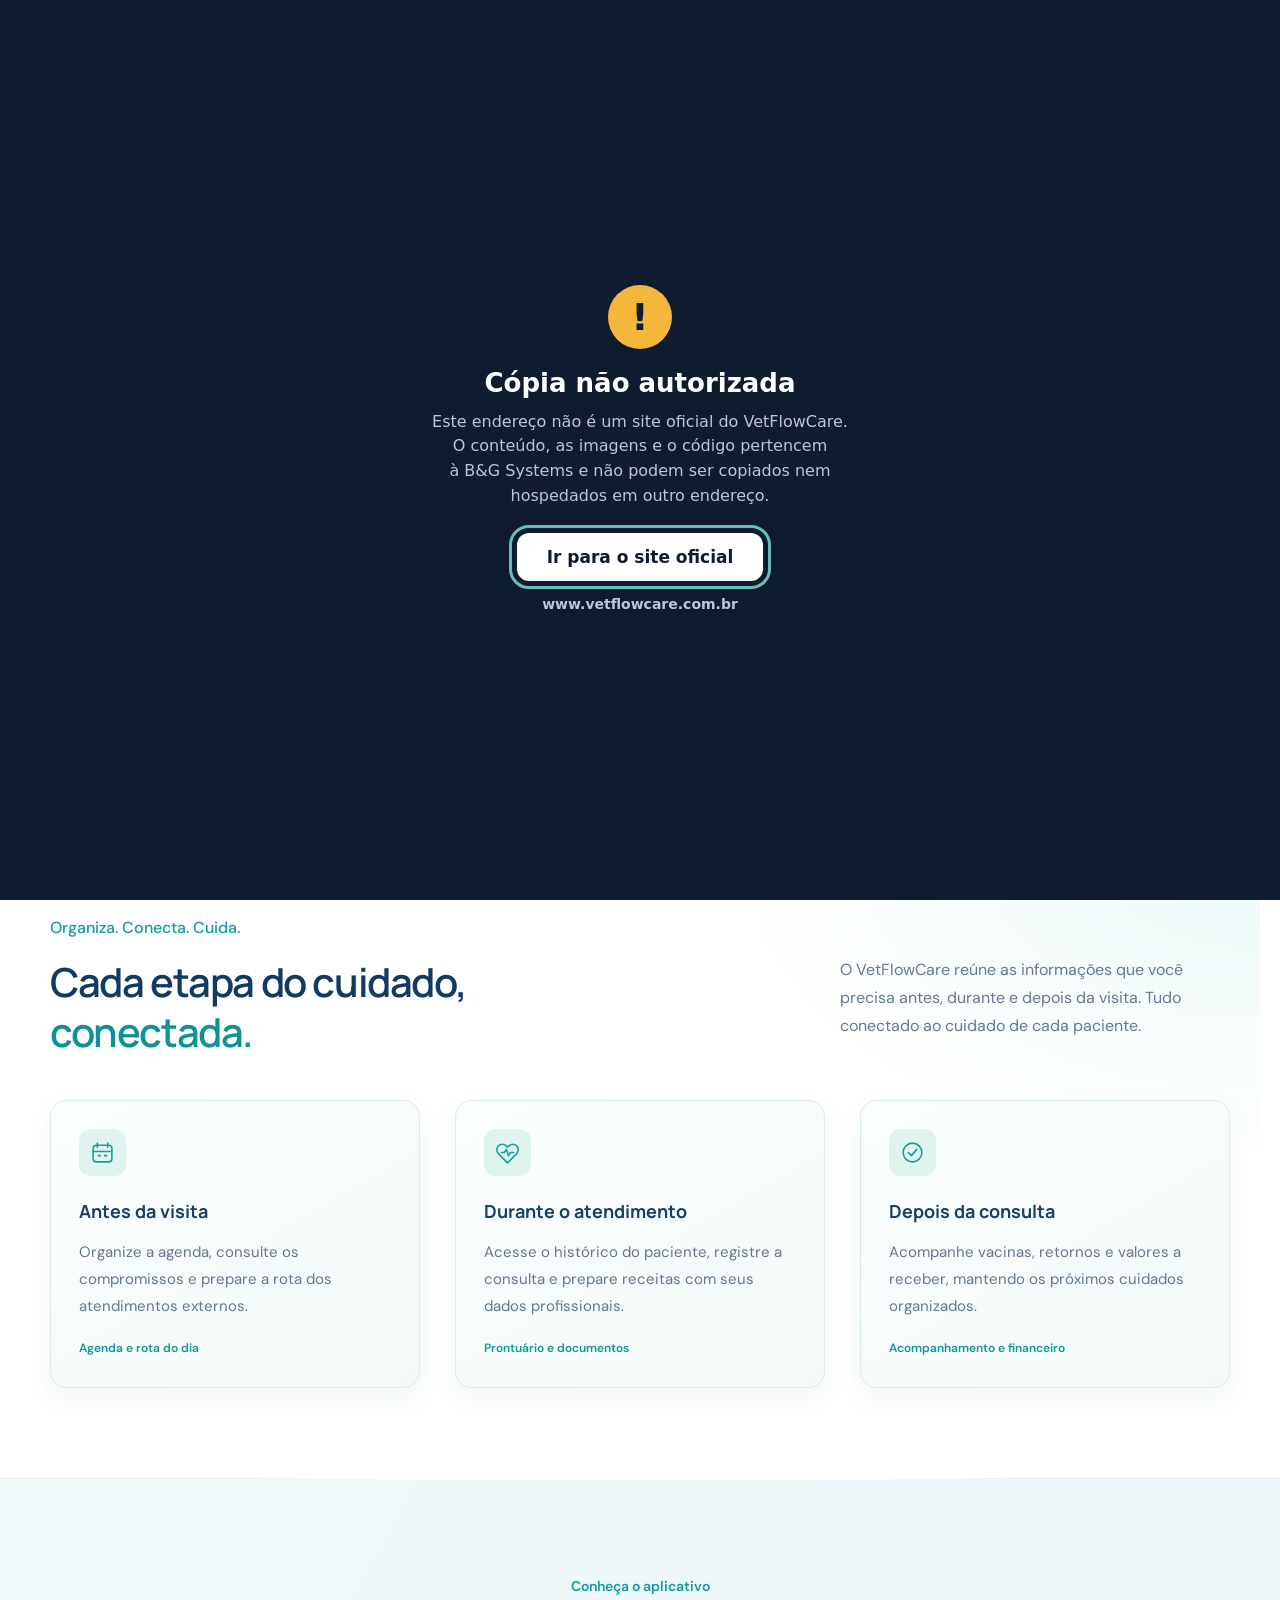
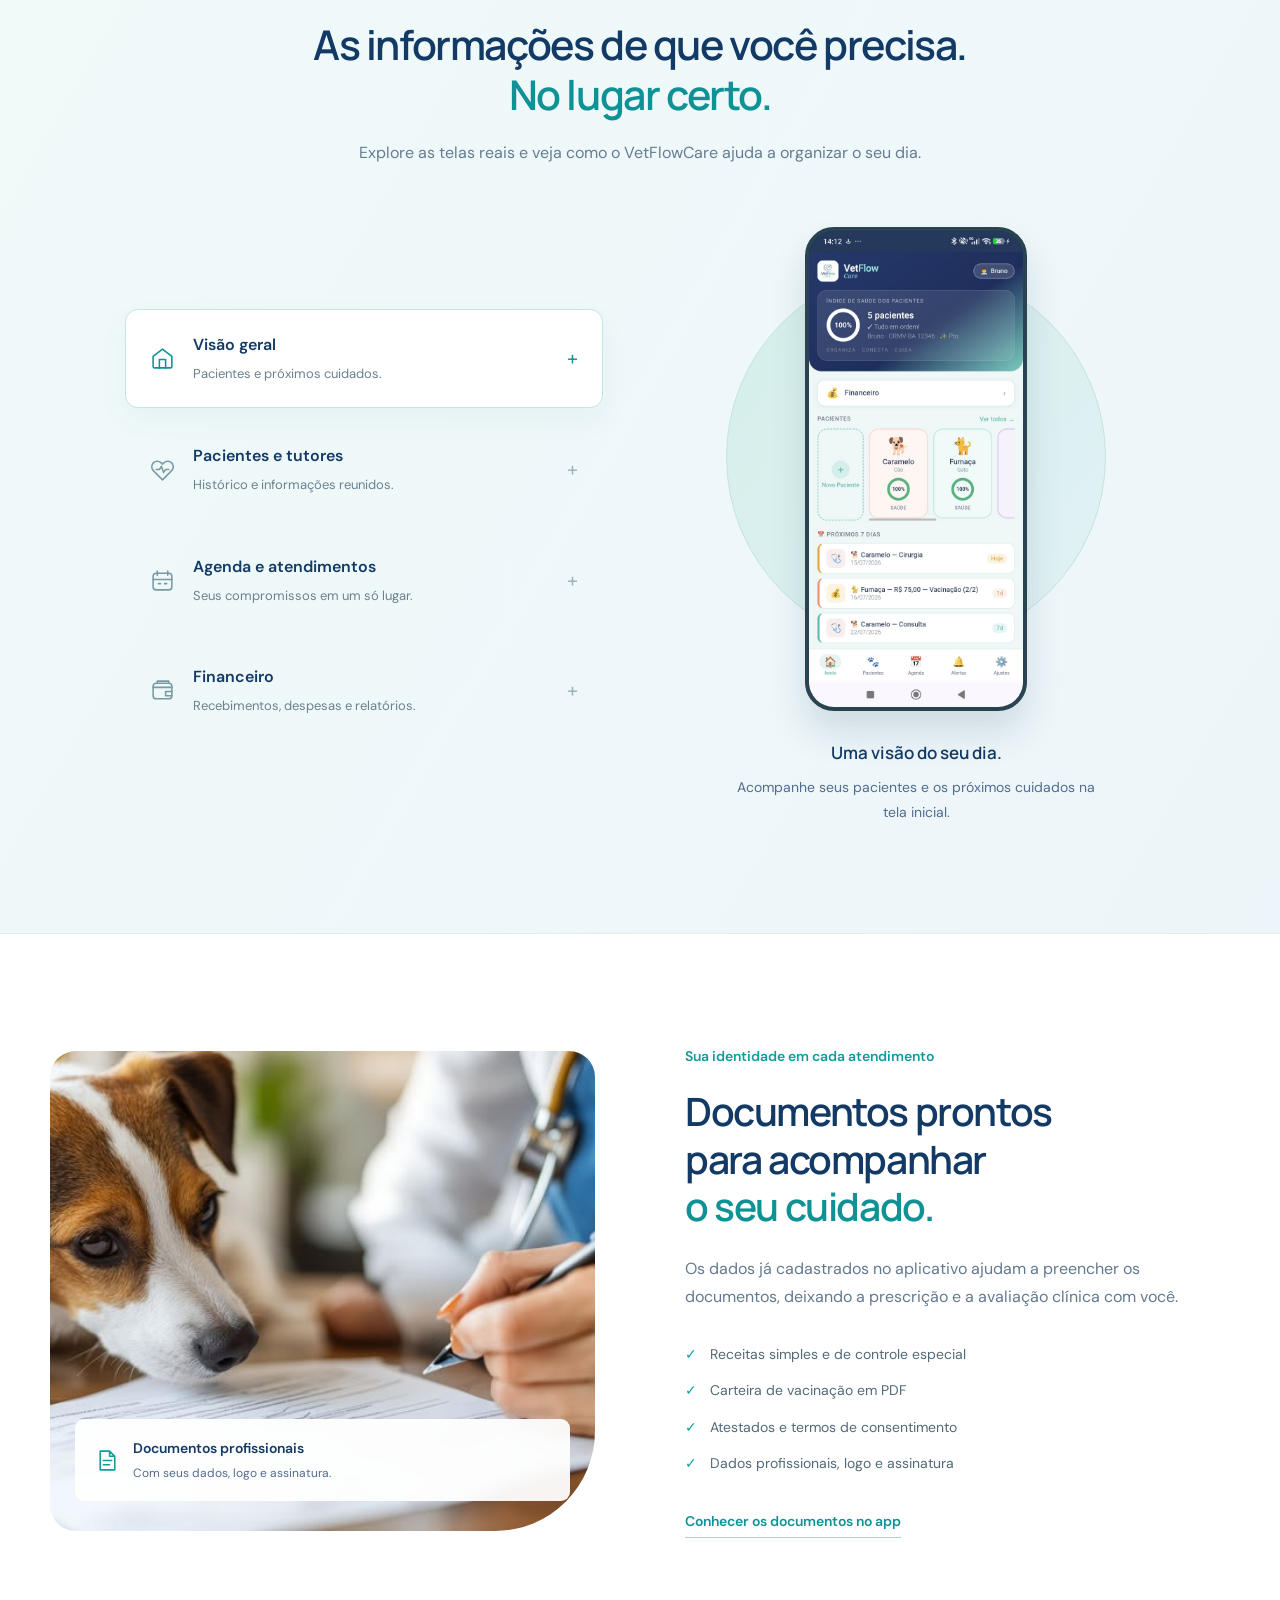
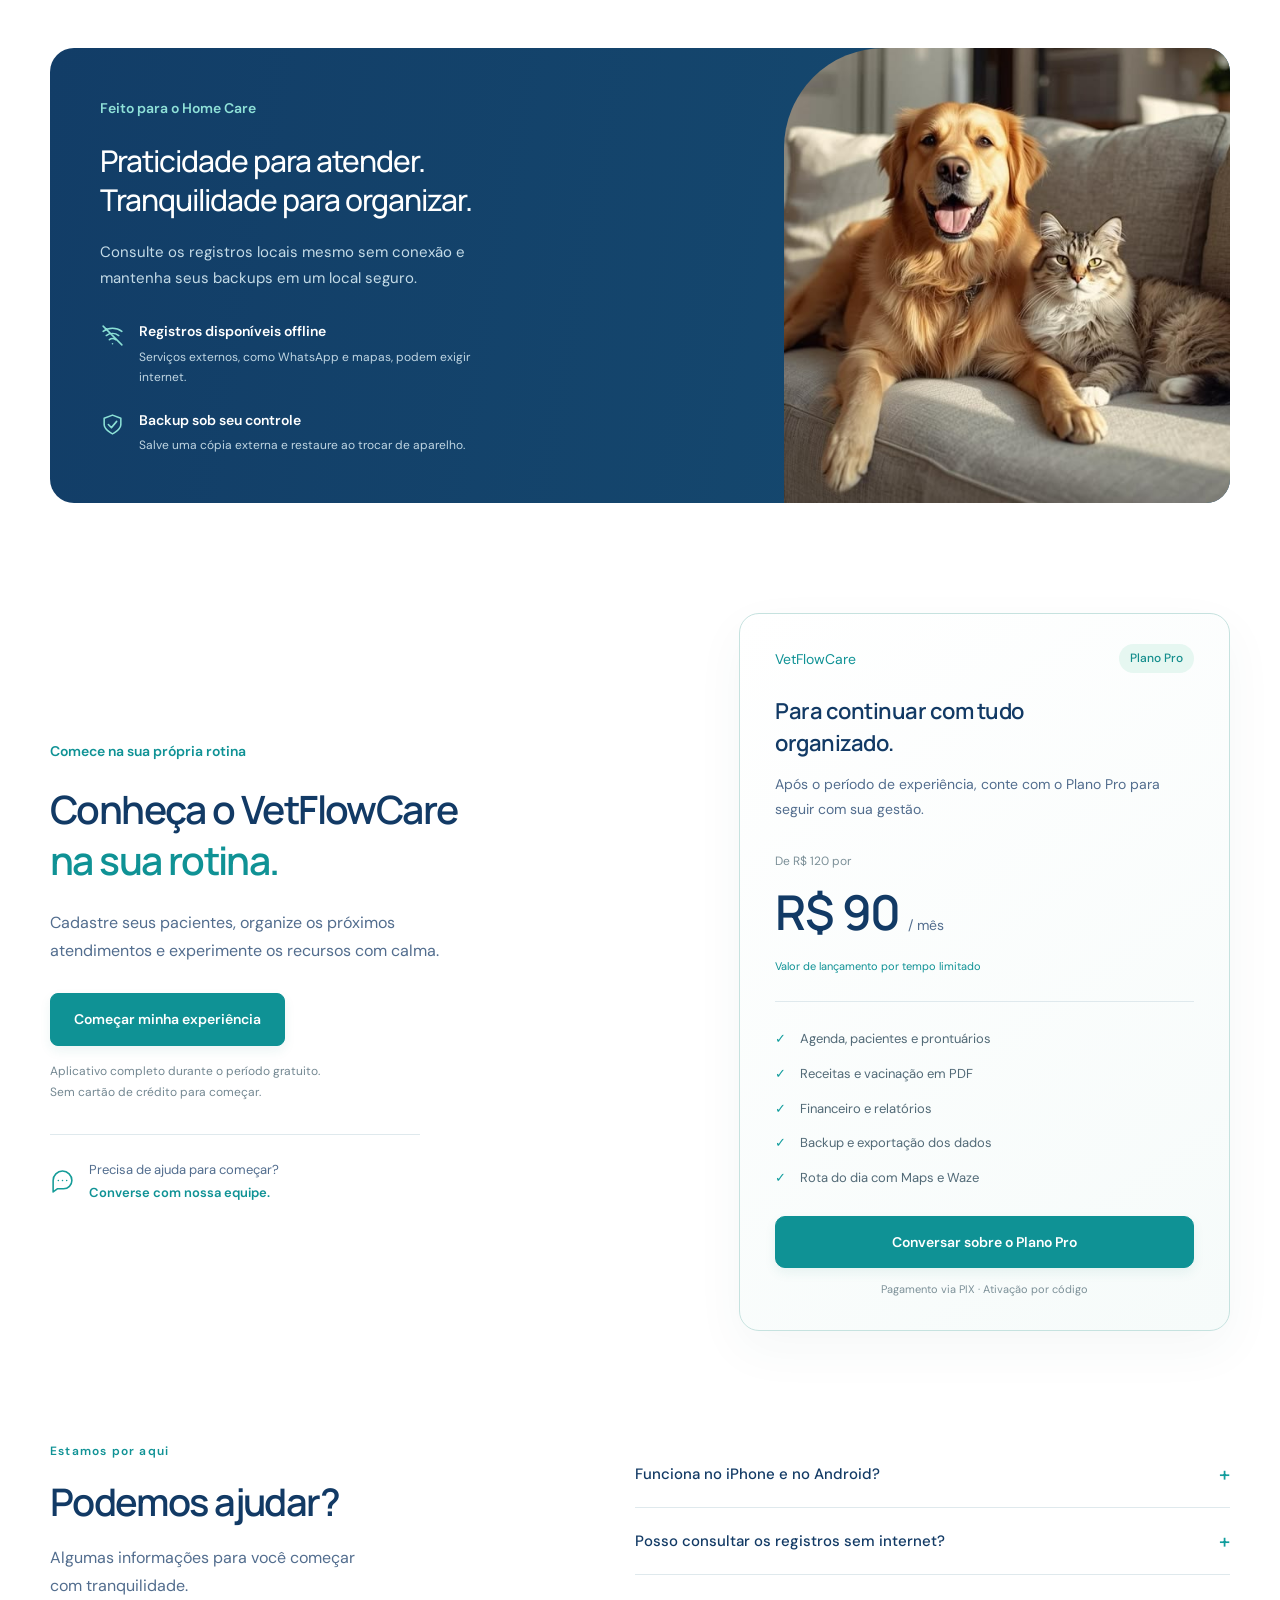
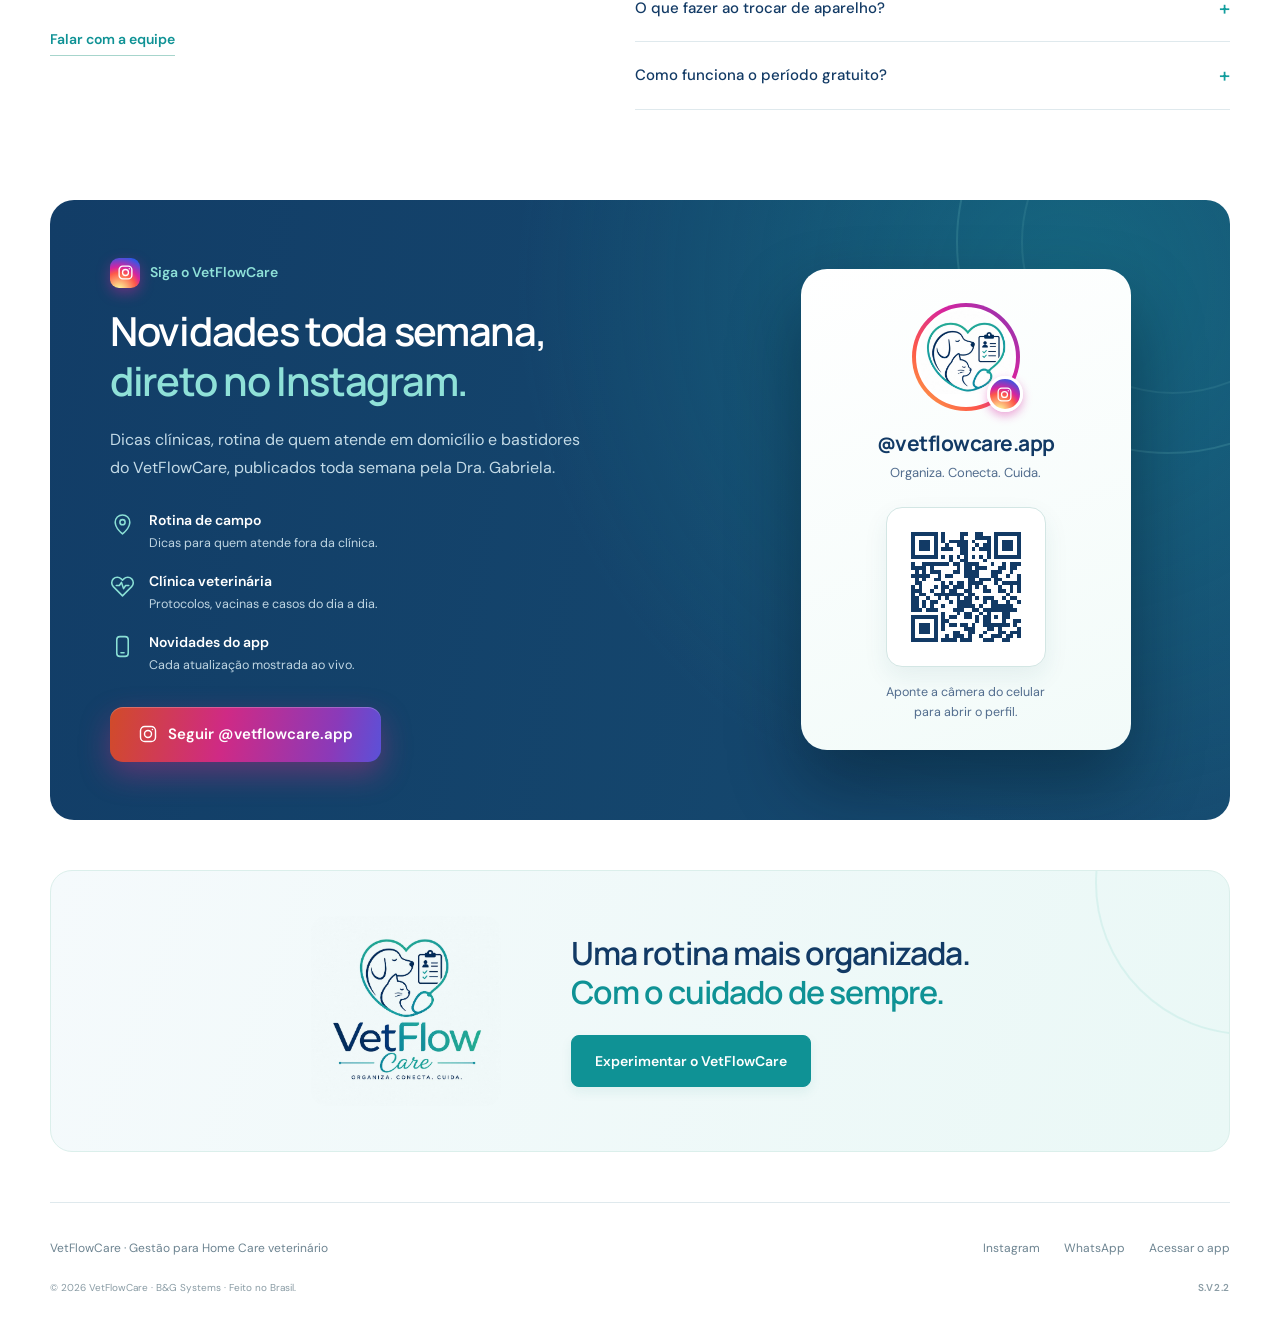
==== commit e95053a3: "Add files via upload" ====
--- a/index.html
+++ b/index.html
@@ -1,4 +1,160 @@
-<!DOCTYPE html><html lang="pt-BR"><head><meta charset="utf-8"><meta name="viewport" content="width=device-width, initial-scale=1"><meta name="theme-color" content="#0b385d"><title>VetFlowCare — Organiza. Conecta. Cuida.</title><meta name="description" content="Organize sua rotina de atendimento veterinário com agenda, pacientes, prontuário, vacinas, documentos e financeiro. Conheça o VetFlowCare."><link rel="icon" href="assets/logo.jpg"><link rel="stylesheet" href="fonts.css"><link rel="stylesheet" href="style.css"></head><body><a class="skip" href="#conteudo">Pular para o conteúdo</a><header class="header"><a href="#inicio" aria-label="VetFlowCare — início"><img class="logo" src="assets/logo.jpg" alt="VetFlow Care — Organiza. Conecta. Cuida."><span class="wordmark" aria-hidden="true">Vet<span>Flow</span><i>Care</i></span></a><nav aria-label="Menu principal"><a href="#recursos">Recursos</a><a href="#aplicativo">Conheça o app</a><a href="#planos">Planos</a><a href="#duvidas">Dúvidas</a></nav><a class="access" href="https://app.vetflowcare.com.br" target="_blank" rel="noopener">Acessar</a></header>
+<!DOCTYPE html><html lang="pt-BR" data-vfc-sig="vfc-web-sig-fMDKYJ4-bg26"><head><meta charset="utf-8"><meta name="viewport" content="width=device-width, initial-scale=1"><meta name="theme-color" content="#0b385d"><title>VetFlowCare — Organiza. Conecta. Cuida.</title><meta name="description" content="Organize sua rotina de atendimento veterinário com agenda, pacientes, prontuário, vacinas, documentos e financeiro. Conheça o VetFlowCare.">
+<meta name="google-site-verification" content="b4045437660ab064">
+<meta name="application-name" content="VetFlowCare">
+<meta name="author" content="B&amp;G Systems">
+<link rel="canonical" href="https://www.vetflowcare.com.br">
+<meta property="og:type" content="website">
+<meta property="og:url" content="https://www.vetflowcare.com.br/">
+<meta property="og:title" content="VetFlowCare — Organiza. Conecta. Cuida.">
+<meta property="og:description" content="Organize sua rotina de atendimento veterinário com agenda, pacientes, prontuário, vacinas, documentos e financeiro. Conheça o VetFlowCare.">
+<meta property="og:image" content="https://www.vetflowcare.com.br/og.jpg">
+<meta property="og:image:width" content="1200">
+<meta property="og:image:height" content="630">
+<meta property="og:image:alt" content="VetFlowCare — app de gestão veterinária">
+<meta property="og:locale" content="pt_BR">
+<meta property="og:site_name" content="VetFlowCare">
+<meta name="twitter:card" content="summary_large_image">
+<meta name="twitter:title" content="VetFlowCare — Organiza. Conecta. Cuida.">
+<meta name="twitter:description" content="Organize sua rotina de atendimento veterinário com agenda, pacientes, prontuário, vacinas, documentos e financeiro. Conheça o VetFlowCare.">
+<meta name="twitter:image" content="https://www.vetflowcare.com.br/og.jpg">
+<script type="application/ld+json">
+{
+  "@context": "https://schema.org",
+  "@graph": [
+    {
+      "@type": "SoftwareApplication",
+      "@id": "https://www.vetflowcare.com.br/#app",
+      "name": "VetFlowCare",
+      "alternateName": "VetFlowCare — a clínica inteira no seu bolso",
+      "url": "https://www.vetflowcare.com.br",
+      "applicationCategory": "BusinessApplication",
+      "applicationSubCategory": "Software de Gestão para Clínicas Veterinárias",
+      "operatingSystem": "Android, iOS, Windows, macOS, Web",
+      "description": "VetFlowCare é um aplicativo de gestão veterinária desenvolvido pela B&G Systems. Gerencia pacientes, vacinas, prontuário eletrônico, receituário timbrado e controle financeiro. Funciona completamente offline, com dados armazenados e criptografados no próprio aparelho do veterinário.",
+      "offers": {
+        "@type": "Offer",
+        "price": "0",
+        "priceCurrency": "BRL",
+        "availability": "https://schema.org/InStock",
+        "description": "30 dias grátis, sem cartão de crédito"
+      },
+      "author": {
+        "@type": "Organization",
+        "@id": "https://www.vetflowcare.com.br/#organization"
+      },
+      "brand": {
+        "@type": "Brand",
+        "name": "VetFlowCare"
+      },
+      "keywords": "VetFlowCare, gestão veterinária, app veterinário, prontuário veterinário, receituário veterinário, clínica veterinária, B&G Systems, app offline veterinário",
+      "disambiguatingDescription": "VetFlowCare é um aplicativo brasileiro de gestão veterinária desenvolvido pela B&G Systems no Brasil. Produto nacional voltado exclusivamente para veterinários brasileiros. Não tem relação com sistemas de gestão veterinária de outros países nem com suplementos veterinários de nomes semelhantes.",
+      "areaServed": {
+        "@type": "Country",
+        "name": "Brasil",
+        "identifier": "BR"
+      },
+      "audience": {
+        "@type": "Audience",
+        "audienceType": "Médicos Veterinários",
+        "geographicArea": {
+          "@type": "Country",
+          "name": "Brasil"
+        }
+      },
+      "inLanguage": "pt-BR",
+      "countryOfOrigin": "BR",
+      "featureList": [
+        "Cadastro completo de pacientes animais",
+        "Controle de vacinas com alertas de vencimento",
+        "Prontuário eletrônico veterinário",
+        "Receituário timbrado com logo, CRMV e assinatura",
+        "Controle financeiro de consultas",
+        "Funciona completamente offline sem internet",
+        "Dados armazenados localmente com criptografia AES-256",
+        "Instala como PWA na tela inicial do celular"
+      ],
+      "screenshot": "https://www.vetflowcare.com.br/og.jpg",
+      "softwareVersion": "1.0"
+    },
+    {
+      "@type": "Organization",
+      "@id": "https://www.vetflowcare.com.br/#organization",
+      "name": "B&G Systems",
+      "legalName": "B&G Systems",
+      "url": "https://www.vetflowcare.com.br",
+      "logo": {
+        "@type": "ImageObject",
+        "url": "https://www.vetflowcare.com.br/logo.jpg"
+      },
+      "brand": {
+        "@type": "Brand",
+        "name": "VetFlowCare"
+      },
+      "sameAs": [
+        "https://www.instagram.com/vetflowcare.app"
+      ],
+      "contactPoint": {
+        "@type": "ContactPoint",
+        "telephone": "+55-11-91265-9906",
+        "contactType": "customer support",
+        "availableLanguage": "Portuguese"
+      },
+      "address": {
+        "@type": "PostalAddress",
+        "addressCountry": "BR"
+      }
+    },
+    {
+      "@type": "WebSite",
+      "@id": "https://www.vetflowcare.com.br/#website",
+      "url": "https://www.vetflowcare.com.br",
+      "name": "VetFlowCare",
+      "description": "Site oficial do aplicativo VetFlowCare — gestão veterinária para clínicas e atendimento domiciliar",
+      "publisher": {
+        "@id": "https://www.vetflowcare.com.br/#organization"
+      },
+      "inLanguage": "pt-BR"
+    }
+  ]
+}
+</script>
+<meta name="generator" content="VetFlowCare Site S.V2.2 · vfc-web-sig-fMDKYJ4-bg26">
+<meta name="copyright" content="© 2026 B&amp;G Systems. Todos os direitos reservados.">
+<!-- VetFlowCare · © 2026 B&G Systems · vfc-web-sig-fMDKYJ4-bg26 · Copiar, redistribuir ou hospedar este código, os textos e as imagens fora dos endereços oficiais é proibido (Lei 9.609/98 e Lei 9.610/98). -->
+<script>/* VetFlowCare · B&G Systems · vfc-web-sig-fMDKYJ4-bg26 · trava:inicio */
+(function(){try{
+var H=function(s){var h=2166136261,i;for(i=0;i<s.length;i++){h^=s.charCodeAt(i);h=Math.imul(h,16777619)>>>0}return h.toString(36)};
+var N=String(location.hostname||'').toLowerCase().replace(/\.+$/,'');
+if(['ztntfp','d4md6','2eauxq','yjaa3w','1usgaiv','1hh2g0h'].indexOf(H(N))>-1)return;
+var U='https://www.vetflowcare.com.br',D=document,R=D.documentElement,ID='vfcLockOv',F='system-ui,-apple-system,"Segoe UI",Roboto,Arial,sans-serif',T0=0;
+var K='position:fixed!important;top:0!important;right:0!important;bottom:0!important;left:0!important;z-index:2147483647!important;display:flex!important;overflow:auto!important;box-sizing:border-box!important;width:auto!important;height:auto!important;max-width:none!important;max-height:none!important;margin:0!important;padding:24px 20px!important;opacity:1!important;visibility:visible!important;transform:none!important;filter:none!important;clip-path:none!important;pointer-events:auto!important;background:#0F1B2E!important;color:#fff!important;font:16px/1.5 '+F+'!important';
+function E(t,s,x){var e=D.createElement(t);if(s)e.style.cssText=s;if(x)e.textContent=x;return e}
+function ok(o){
+if(!o||o.parentNode!==R||!o.querySelector('a'))return false;
+var c=getComputedStyle(o),r=o.getBoundingClientRect();
+return c.display==='flex'&&c.visibility==='visible'&&c.opacity==='1'&&c.position==='fixed'&&c.zIndex==='2147483647'&&c.transform==='none'&&c.clipPath==='none'&&c.filter==='none'&&c.pointerEvents==='auto'&&(c.backgroundColor==='rgb(15, 27, 46)'||matchMedia('(forced-colors: active)').matches)&&r.width>=innerWidth*.9&&r.height>=innerHeight*.9&&!o.inert&&!o.hasAttribute('inert')
+}
+function mk(){
+var o=E('div'),w=E('div','margin:auto;max-width:440px;text-align:center'),
+i=E('div','width:64px;height:64px;margin:0 auto 18px;border-radius:50%;background:#F5B73B;color:#0F1B2E;font:800 38px/64px '+F,'!'),
+a=E('div','margin:0 0 10px;font:800 26px/1.25 '+F+';letter-spacing:normal;color:#fff','Cópia não autorizada'),
+p=E('div','margin:0 0 24px;font:400 16px/1.55 '+F+';color:#B9C7D8','Este endereço não é um site oficial do VetFlowCare. O conteúdo, as imagens e o código pertencem à B&G Systems e não podem ser copiados nem hospedados em outro endereço.'),
+l=E('a','display:inline-flex;align-items:center;justify-content:center;min-height:48px;padding:12px 28px;border:2px solid #fff;border-radius:12px;background:#fff;color:#0F1B2E;font:800 17px/1.2 '+F+';text-decoration:none','Ir para o site oficial'),
+u=E('div','margin:14px 0 0;font:600 14px/1.4 '+F+';color:#B9C7D8',U.replace(/^https?:\/\//,''));
+o.setAttribute('style',K);o.id=ID;o.setAttribute('role','alertdialog');o.setAttribute('aria-modal','true');o.setAttribute('aria-labelledby','vfcLockT');o.setAttribute('aria-describedby','vfcLockD');
+i.setAttribute('aria-hidden','true');a.id='vfcLockT';a.setAttribute('role','heading');a.setAttribute('aria-level','2');p.id='vfcLockD';l.id='vfcLockGo';l.setAttribute('href',U);
+w.appendChild(i);w.appendChild(a);w.appendChild(p);w.appendChild(l);w.appendChild(u);o.appendChild(w);return o
+}
+function go(){try{
+var o=D.getElementById(ID),n,b;
+if(!ok(o)){n=Date.now();if(n-T0>=250){T0=n;if(o&&o.parentNode)o.parentNode.removeChild(o);o=mk();R.appendChild(o);try{o.querySelector('a').focus({preventScroll:true})}catch(e){}}}
+b=D.body;if(b&&!b.hasAttribute('inert'))b.setAttribute('inert','')
+}catch(e){}}
+go();D.addEventListener('DOMContentLoaded',go);
+new MutationObserver(go).observe(R,{childList:true,subtree:true,attributes:true,attributeFilter:['style','class','hidden','inert','id','role']});
+setInterval(go,1500)
+}catch(e){}})();
+/* trava:fim */</script><link rel="icon" href="assets/logo.jpg"><link rel="stylesheet" href="fonts.css"><link rel="stylesheet" href="style.css"></head><body><a class="skip" href="#conteudo">Pular para o conteúdo</a><header class="header"><a href="#inicio" aria-label="VetFlowCare — início"><img class="logo" src="assets/logo.jpg" alt="VetFlow Care — Organiza. Conecta. Cuida."><span class="wordmark" aria-hidden="true">Vet<span>Flow</span><i>Care</i></span></a><nav aria-label="Menu principal"><a href="#recursos">Recursos</a><a href="#aplicativo">Conheça o app</a><a href="#planos">Planos</a><a href="#duvidas">Dúvidas</a></nav><a class="access" href="https://app.vetflowcare.com.br" target="_blank" rel="noopener">Acessar</a></header>
 <main id="conteudo"><section class="hero" id="inicio"><img class="hero-background" src="assets/homecare-hero.webp" alt="Veterinária em domicílio cuidando de um cão e um gato" fetchpriority="high"><div class="hero-inner"><div class="hero-heading"><span class="eyebrow">Gestão veterinária para Home Care</span><h1>Seu atendimento.<br>Sua rotina.<br><em>Tudo mais próximo.</em></h1><p>Agenda, pacientes e prontuários reunidos<br> para acompanhar você em cada visita.</p><div class="actions"><a class="button" href="https://app.vetflowcare.com.br" target="_blank" rel="noopener">Conhecer o VetFlowCare</a></div><span class="trial">Experimente por 30 dias grátis</span></div><div class="hero-device"><div class="device-edge"><img src="assets/screen1.jpg.jpeg" alt="Tela real do aplicativo VetFlowCare: pacientes e próximos cuidados" fetchpriority="high"></div><span class="device-shadow"></span></div></div></section><nav class="resource-strip" aria-label="Explore os recursos"><div><a href="#aplicativo" data-view="pacientes"><span class="icon" data-icon="patients"></span><span>Pacientes</span></a><a href="#aplicativo" data-view="agenda"><span class="icon" data-icon="calendar"></span><span>Agenda</span></a><a href="#documentos"><span class="icon" data-icon="document"></span><span>Prontuários</span></a><a href="#aplicativo" data-view="financeiro"><span class="icon" data-icon="wallet"></span><span>Financeiro</span></a></div></nav>
 <section class="overview section" id="recursos"><div class="section-heading"><div><span class="eyebrow">Organiza. Conecta. Cuida.</span><h2>Cada etapa do cuidado,<br><em>conectada.</em></h2></div><p>O VetFlowCare reúne as informações que você precisa antes, durante e depois da visita. Tudo conectado ao cuidado de cada paciente.</p></div><div class="journey"><article><span class="icon" data-icon="calendar"></span><h3>Antes da visita</h3><p>Organize a agenda, consulte os compromissos e prepare a rota dos atendimentos externos.</p><span class="feature-label">Agenda e rota do dia</span></article><article><span class="icon" data-icon="heart"></span><h3>Durante o atendimento</h3><p>Acesse o histórico do paciente, registre a consulta e prepare receitas com seus dados profissionais.</p><span class="feature-label">Prontuário e documentos</span></article><article><span class="icon" data-icon="check"></span><h3>Depois da consulta</h3><p>Acompanhe vacinas, retornos e valores a receber, mantendo os próximos cuidados organizados.</p><span class="feature-label">Acompanhamento e financeiro</span></article></div></section>
 <section class="app-section section" id="aplicativo"><div class="app-heading"><span class="eyebrow">Conheça o aplicativo</span><h2>As informações de que você precisa.<br><em>No lugar certo.</em></h2><p>Explore as telas reais e veja como o VetFlowCare ajuda a organizar o seu dia.</p></div><div class="app-layout"><div class="app-menu" role="tablist" aria-label="Recursos do aplicativo" aria-orientation="vertical"><button class="active" id="tab-inicio" role="tab" aria-controls="screen-panel" aria-selected="true" data-tab="inicio"><span class="icon" data-icon="home"></span><span><strong>Visão geral</strong><small>Pacientes e próximos cuidados.</small></span><span class="tab-mark" aria-hidden="true">+</span></button><button id="tab-pacientes" role="tab" aria-controls="screen-panel" aria-selected="false" data-tab="pacientes"><span class="icon" data-icon="heart"></span><span><strong>Pacientes e tutores</strong><small>Histórico e informações reunidos.</small></span><span class="tab-mark" aria-hidden="true">+</span></button><button id="tab-agenda" role="tab" aria-controls="screen-panel" aria-selected="false" data-tab="agenda"><span class="icon" data-icon="calendar"></span><span><strong>Agenda e atendimentos</strong><small>Seus compromissos em um só lugar.</small></span><span class="tab-mark" aria-hidden="true">+</span></button><button id="tab-financeiro" role="tab" aria-controls="screen-panel" aria-selected="false" data-tab="financeiro"><span class="icon" data-icon="wallet"></span><span><strong>Financeiro</strong><small>Recebimentos, despesas e relatórios.</small></span><span class="tab-mark" aria-hidden="true">+</span></button></div><div class="app-stage" id="screen-panel" role="tabpanel" aria-labelledby="tab-inicio"><div class="stage-circle"></div><div class="phone showcase"><img id="app-screen" src="assets/screen1.jpg.jpeg" alt="Tela inicial real do VetFlowCare" loading="lazy"></div><div class="screen-description" aria-live="polite"><h3 id="screen-title">Uma visão do seu dia.</h3><p id="screen-description">Acompanhe seus pacientes e os próximos cuidados na tela inicial.</p></div></div></div></section>
@@ -6,4 +162,24 @@
 <section class="care-banner"><div class="banner-copy"><span class="eyebrow">Feito para o Home Care</span><h2>Praticidade para atender.<br>Tranquilidade para organizar.</h2><p>Consulte os registros locais mesmo sem conexão e mantenha seus backups em um local seguro.</p><div class="banner-details"><div><span class="icon" data-icon="offline"></span><span><strong>Registros disponíveis offline</strong><small>Serviços externos, como WhatsApp e mapas, podem exigir internet.</small></span></div><div><span class="icon" data-icon="shield"></span><span><strong>Backup sob seu controle</strong><small>Salve uma cópia externa e restaure ao trocar de aparelho.</small></span></div></div></div><img src="assets/pets.jpg" alt="Cão e gato juntos" loading="lazy"></section>
 <section class="plans section" id="planos"><div class="plans-copy"><span class="eyebrow">Comece na sua própria rotina</span><h2>Conheça o VetFlowCare<br><em>na sua rotina.</em></h2><p>Cadastre seus pacientes, organize os próximos atendimentos e experimente os recursos com calma.</p><a class="button" href="https://app.vetflowcare.com.br" target="_blank" rel="noopener">Começar minha experiência</a><small>Aplicativo completo durante o período gratuito.<br>Sem cartão de crédito para começar.</small><div class="support"><span class="icon" data-icon="chat"></span><span>Precisa de ajuda para começar?<br><a href="https://wa.me/5511912659906" target="_blank" rel="noopener">Converse com nossa equipe.</a></span></div></div><article class="plan-card"><div class="plan-top"><span>VetFlowCare</span><b>Plano Pro</b></div><h3>Para continuar com tudo organizado.</h3><p>Após o período de experiência, conte com o Plano Pro para seguir com sua gestão.</p><div class="price"><span class="previous">De R$ 120 por</span><strong>R$ 90<small>/ mês</small></strong><span class="promotion">Valor de lançamento por tempo limitado</span></div><ul><li>Agenda, pacientes e prontuários</li><li>Receitas e vacinação em PDF</li><li>Financeiro e relatórios</li><li>Backup e exportação dos dados</li><li>Rota do dia com Maps e Waze</li></ul><a class="button" href="https://wa.me/5511912659906?text=Ol%C3%A1!%20Quero%20conhecer%20o%20Plano%20Pro%20do%20VetFlowCare." target="_blank" rel="noopener">Conversar sobre o Plano Pro</a><small class="payment">Pagamento via PIX · Ativação por código</small></article></section>
 <section class="faq section" id="duvidas"><div><span class="eyebrow">Estamos por aqui</span><h2>Podemos ajudar?</h2><p>Algumas informações para você começar com tranquilidade.</p><a class="text-link" href="https://wa.me/5511912659906" target="_blank" rel="noopener">Falar com a equipe</a></div><div><details><summary>Funciona no iPhone e no Android?</summary><p>Sim. O VetFlowCare é um aplicativo PWA, instalado pelo navegador. No iPhone, abra no Safari, toque em Compartilhar e em Adicionar à Tela de Início. No Android, use a opção de instalação do navegador.</p></details><details><summary>Posso consultar os registros sem internet?</summary><p>Sim, os registros locais ficam disponíveis sem conexão. Serviços externos, como WhatsApp e navegação por mapas, podem precisar de internet.</p></details><details><summary>O que fazer ao trocar de aparelho?</summary><p>Exporte um backup no aparelho atual, guarde-o em um local seguro e restaure no novo dispositivo. Cada aparelho mantém sua própria cópia dos dados.</p></details><details><summary>Como funciona o período gratuito?</summary><p>Crie sua conta no aplicativo para experimentar os recursos por 30 dias, sem cartão. Depois, converse com a equipe para continuar com o Plano Pro.</p></details></div></section>
-<section class="closing"><img src="assets/logo.jpg" alt="VetFlowCare — Organiza. Conecta. Cuida." loading="lazy"><div><h2>Uma rotina mais organizada.<br><em>Com o cuidado de sempre.</em></h2><a class="button" href="https://app.vetflowcare.com.br" target="_blank" rel="noopener">Experimentar o VetFlowCare</a></div></section></main><footer><p>VetFlowCare · Gestão para Home Care veterinário</p><div><a href="https://www.instagram.com/vetflowcare.app" target="_blank" rel="noopener">Instagram</a><a href="https://wa.me/5511912659906" target="_blank" rel="noopener">WhatsApp</a><a href="https://app.vetflowcare.com.br" target="_blank" rel="noopener">Acessar o app</a></div><small>© 2026 VetFlowCare · B&G Systems · Feito no Brasil.</small></footer><script src="app.js"></script></body></html>
+<section class="insta" id="instagram" aria-labelledby="instagram-title">
+<div class="insta-copy">
+<span class="eyebrow"><span class="ig-tile" aria-hidden="true"><svg viewBox="0 0 24 24"><rect x="3" y="3" width="18" height="18" rx="5.2"/><circle cx="12" cy="12" r="4.2"/><circle cx="17.3" cy="6.7" r=".9" fill="currentColor" stroke="none"/></svg></span>Siga o VetFlowCare</span>
+<h2 id="instagram-title">Novidades toda semana, <br><em>direto no Instagram.</em></h2>
+<p>Dicas clínicas, rotina de quem atende em domicílio e bastidores do VetFlowCare, publicados toda semana pela Dra.&nbsp;Gabriela.</p>
+<div class="insta-pillars">
+<div><span class="icon"><svg viewBox="0 0 24 24" aria-hidden="true"><path d="M12 21s-7-5.6-7-11.2a7 7 0 0 1 14 0C19 15.4 12 21 12 21Z"/><circle cx="12" cy="9.8" r="2.5"/></svg></span><span><strong>Rotina de campo</strong><small>Dicas para quem atende fora da clínica.</small></span></div>
+<div><span class="icon"><svg viewBox="0 0 24 24" aria-hidden="true"><path d="M20.8 5.6a5.3 5.3 0 0 0-7.5 0L12 7l-1.3-1.4a5.3 5.3 0 0 0-7.5 7.5L12 22l8.8-8.9a5.3 5.3 0 0 0 0-7.5Z"/><path d="M6 12h3l2-3 2 6 2-3h3"/></svg></span><span><strong>Clínica veterinária</strong><small>Protocolos, vacinas e casos do dia a dia.</small></span></div>
+<div><span class="icon"><svg viewBox="0 0 24 24" aria-hidden="true"><rect x="6.5" y="2.5" width="11" height="19" rx="3"/><path d="M10.5 18h3"/></svg></span><span><strong>Novidades do app</strong><small>Cada atualização mostrada ao vivo.</small></span></div>
+</div>
+<a class="button" href="https://www.instagram.com/vetflowcare.app" target="_blank" rel="noopener"><svg viewBox="0 0 24 24" aria-hidden="true"><rect x="3" y="3" width="18" height="18" rx="5.2"/><circle cx="12" cy="12" r="4.2"/><circle cx="17.3" cy="6.7" r=".9" fill="currentColor" stroke="none"/></svg>Seguir @vetflowcare.app</a>
+</div>
+<a class="insta-card" href="https://www.instagram.com/vetflowcare.app" target="_blank" rel="noopener" aria-label="Abrir o perfil @vetflowcare.app no Instagram">
+<span class="insta-avatar"><span class="insta-photo"></span><span class="insta-badge"><svg viewBox="0 0 24 24" aria-hidden="true"><rect x="3" y="3" width="18" height="18" rx="5.2"/><circle cx="12" cy="12" r="4.2"/><circle cx="17.3" cy="6.7" r=".9" fill="currentColor" stroke="none"/></svg></span></span>
+<strong>@vetflowcare.app</strong>
+<span class="insta-tag">Organiza. Conecta. Cuida.</span>
+<span class="insta-qr"><svg viewBox="0 0 37 37" role="img" aria-label="QR code para abrir o perfil @vetflowcare.app no Instagram" shape-rendering="crispEdges"><path fill="#123a65" d="M4 4h7v1h-7zM12 4h1v1h-1zM17 4h2v1h-2zM21 4h2v1h-2zM26 4h7v1h-7zM4 5h1v1h-1zM10 5h1v1h-1zM12 5h1v1h-1zM17 5h1v1h-1zM21 5h4v1h-4zM26 5h1v1h-1zM32 5h1v1h-1zM4 6h1v1h-1zM6 6h3v1h-3zM10 6h1v1h-1zM12 6h1v1h-1zM14 6h5v1h-5zM20 6h1v1h-1zM24 6h1v1h-1zM26 6h1v1h-1zM28 6h3v1h-3zM32 6h1v1h-1zM4 7h1v1h-1zM6 7h3v1h-3zM10 7h1v1h-1zM13 7h1v1h-1zM16 7h3v1h-3zM21 7h1v1h-1zM23 7h2v1h-2zM26 7h1v1h-1zM28 7h3v1h-3zM32 7h1v1h-1zM4 8h1v1h-1zM6 8h3v1h-3zM10 8h1v1h-1zM12 8h3v1h-3zM17 8h2v1h-2zM20 8h1v1h-1zM22 8h3v1h-3zM26 8h1v1h-1zM28 8h3v1h-3zM32 8h1v1h-1zM4 9h1v1h-1zM10 9h1v1h-1zM17 9h2v1h-2zM24 9h1v1h-1zM26 9h1v1h-1zM32 9h1v1h-1zM4 10h7v1h-7zM12 10h1v1h-1zM14 10h1v1h-1zM16 10h1v1h-1zM18 10h1v1h-1zM20 10h1v1h-1zM22 10h1v1h-1zM24 10h1v1h-1zM26 10h7v1h-7zM14 11h1v1h-1zM17 11h2v1h-2zM23 11h1v1h-1zM4 12h1v1h-1zM7 12h7v1h-7zM15 12h2v1h-2zM18 12h4v1h-4zM25 12h1v1h-1zM28 12h1v1h-1zM30 12h3v1h-3zM4 13h4v1h-4zM9 13h1v1h-1zM16 13h1v1h-1zM18 13h2v1h-2zM21 13h3v1h-3zM27 13h2v1h-2zM30 13h2v1h-2zM5 14h1v1h-1zM7 14h1v1h-1zM9 14h3v1h-3zM15 14h2v1h-2zM18 14h4v1h-4zM25 14h3v1h-3zM30 14h1v1h-1zM4 15h5v1h-5zM11 15h1v1h-1zM13 15h2v1h-2zM18 15h4v1h-4zM25 15h2v1h-2zM29 15h1v1h-1zM32 15h1v1h-1zM5 16h1v1h-1zM7 16h1v1h-1zM10 16h2v1h-2zM19 16h2v1h-2zM22 16h3v1h-3zM26 16h2v1h-2zM32 16h1v1h-1zM5 17h2v1h-2zM12 17h1v1h-1zM14 17h1v1h-1zM16 17h2v1h-2zM19 17h4v1h-4zM26 17h1v1h-1zM28 17h5v1h-5zM4 18h1v1h-1zM6 18h1v1h-1zM10 18h1v1h-1zM12 18h2v1h-2zM15 18h3v1h-3zM19 18h1v1h-1zM21 18h1v1h-1zM23 18h1v1h-1zM27 18h1v1h-1zM30 18h1v1h-1zM32 18h1v1h-1zM4 19h3v1h-3zM9 19h1v1h-1zM12 19h1v1h-1zM14 19h2v1h-2zM18 19h2v1h-2zM23 19h2v1h-2zM27 19h2v1h-2zM30 19h1v1h-1zM32 19h1v1h-1zM4 20h1v1h-1zM6 20h2v1h-2zM10 20h8v1h-8zM19 20h2v1h-2zM29 20h1v1h-1zM4 21h2v1h-2zM8 21h1v1h-1zM11 21h1v1h-1zM13 21h1v1h-1zM16 21h1v1h-1zM18 21h2v1h-2zM21 21h1v1h-1zM23 21h3v1h-3zM28 21h1v1h-1zM30 21h2v1h-2zM4 22h2v1h-2zM7 22h1v1h-1zM9 22h2v1h-2zM14 22h1v1h-1zM16 22h4v1h-4zM23 22h1v1h-1zM25 22h2v1h-2zM29 22h1v1h-1zM32 22h1v1h-1zM4 23h2v1h-2zM7 23h1v1h-1zM9 23h1v1h-1zM12 23h1v1h-1zM16 23h5v1h-5zM22 23h1v1h-1zM25 23h6v1h-6zM4 24h3v1h-3zM8 24h3v1h-3zM15 24h3v1h-3zM20 24h2v1h-2zM23 24h9v1h-9zM12 25h1v1h-1zM16 25h1v1h-1zM18 25h2v1h-2zM22 25h1v1h-1zM24 25h1v1h-1zM28 25h2v1h-2zM4 26h7v1h-7zM12 26h1v1h-1zM14 26h2v1h-2zM18 26h2v1h-2zM21 26h1v1h-1zM23 26h2v1h-2zM26 26h1v1h-1zM28 26h2v1h-2zM4 27h1v1h-1zM10 27h1v1h-1zM12 27h2v1h-2zM21 27h1v1h-1zM23 27h2v1h-2zM28 27h1v1h-1zM31 27h2v1h-2zM4 28h1v1h-1zM6 28h3v1h-3zM10 28h1v1h-1zM12 28h1v1h-1zM14 28h2v1h-2zM17 28h2v1h-2zM20 28h1v1h-1zM23 28h7v1h-7zM31 28h1v1h-1zM4 29h1v1h-1zM6 29h3v1h-3zM10 29h1v1h-1zM12 29h1v1h-1zM18 29h3v1h-3zM24 29h2v1h-2zM27 29h1v1h-1zM32 29h1v1h-1zM4 30h1v1h-1zM6 30h3v1h-3zM10 30h1v1h-1zM15 30h2v1h-2zM19 30h2v1h-2zM23 30h1v1h-1zM27 30h2v1h-2zM30 30h3v1h-3zM4 31h1v1h-1zM10 31h1v1h-1zM13 31h1v1h-1zM15 31h3v1h-3zM19 31h1v1h-1zM22 31h1v1h-1zM25 31h3v1h-3zM29 31h2v1h-2zM32 31h1v1h-1zM4 32h7v1h-7zM12 32h4v1h-4zM17 32h3v1h-3zM23 32h3v1h-3zM28 32h2v1h-2z"/></svg></span>
+<small>Aponte a câmera do celular<br>para abrir o perfil.</small>
+</a>
+</section>
+<section class="closing"><img src="assets/logo.jpg" alt="VetFlowCare — Organiza. Conecta. Cuida." loading="lazy"><div><h2>Uma rotina mais organizada.<br><em>Com o cuidado de sempre.</em></h2><a class="button" href="https://app.vetflowcare.com.br" target="_blank" rel="noopener">Experimentar o VetFlowCare</a></div></section></main><footer><p>VetFlowCare · Gestão para Home Care veterinário</p><div><a href="https://www.instagram.com/vetflowcare.app" target="_blank" rel="noopener">Instagram</a><a href="https://wa.me/5511912659906" target="_blank" rel="noopener">WhatsApp</a><a href="https://app.vetflowcare.com.br" target="_blank" rel="noopener">Acessar o app</a></div><small><span>© 2026 VetFlowCare · B&G Systems · Feito no Brasil.</span><span class="site-ver" title="Versão do site">S.V2.2</span></small></footer><script src="app.js"></script></body></html>
--- a/style.css
+++ b/style.css
@@ -19,3 +19,68 @@
  .hero h1 em{position:relative;isolation:isolate;display:inline-block}
  .hero h1 em:before{content:'';position:absolute;inset:0 -6px;background:linear-gradient(90deg,transparent 35%,rgba(248,252,253,.85) 70%,rgba(248,252,253,.96) 91%,transparent 100%);filter:blur(6px);pointer-events:none;z-index:-1}
 }
+/* ===== Instagram — seção "Siga o VetFlowCare" (S.V2.2) ===== */
+.insta{max-width:1180px;margin:0 auto 50px;padding:58px 60px;display:grid;grid-template-columns:minmax(0,1.18fr) minmax(0,.82fr);column-gap:64px;align-items:center;position:relative;overflow:hidden;isolation:isolate;border-radius:24px;color:#fff;background:radial-gradient(circle at 86% 14%,rgba(22,176,170,.28),transparent 48%),linear-gradient(100deg,#123d67,#164c71)}
+.insta:before,.insta:after{content:'';position:absolute;border-radius:50%;pointer-events:none;z-index:-1;border:2px solid rgba(143,225,216,.15)}
+.insta:before{width:420px;height:420px;right:-150px;top:-170px}
+.insta:after{width:300px;height:300px;right:-95px;top:-110px;border-color:rgba(143,225,216,.1)}
+.insta-copy .eyebrow{display:flex;align-items:center;gap:10px;color:#8fe1d8;font-size:14px;letter-spacing:0;margin-bottom:18px}
+/* cores do Instagram: degradê da marca (bolinhas/azulejo/anel) e degradê mais escuro nos botões (texto branco legível, contraste >= 4,5:1) */
+.ig-tile{display:inline-flex;align-items:center;justify-content:center;flex-shrink:0;width:30px;height:30px;border-radius:9px;color:#fff;background:#d6249f;background:radial-gradient(circle at 30% 107%,#fdf497 0%,#fdf497 5%,#fd5949 45%,#d6249f 60%,#285aeb 90%);box-shadow:0 5px 14px rgba(214,36,159,.42)}
+.ig-tile svg{width:17px;height:17px;stroke:currentColor;stroke-width:1.9;fill:none;stroke-linecap:round;stroke-linejoin:round}
+.insta-copy h2{font-size:clamp(30px,3.2vw,40px);font-weight:550;line-height:1.26;letter-spacing:-1.3px;color:#fff}
+.insta-copy h2 em{color:#8fe1d8}
+.insta-copy>p{color:#c4dbe7;font-size:16px;line-height:1.75;margin-top:20px;max-width:470px}
+.insta-pillars{display:grid;gap:18px;margin-top:28px}
+.insta-pillars>div{display:flex;align-items:flex-start;gap:14px}
+.insta-pillars .icon{margin-top:2px;color:#8be0d5}
+.insta-pillars strong{display:block;font-size:14px;font-weight:600;color:#fff;line-height:1.5}
+.insta-pillars small{display:block;font-size:12.5px;line-height:1.6;color:#bfd5e2;margin-top:2px}
+.insta-copy>.button{gap:10px;margin-top:32px;min-height:54px;padding:14px 28px;border:0;border-radius:13px;font-size:15px;color:#fff;background:#cf2a85;background:linear-gradient(100deg,#d14b29 0%,#cf2a85 42%,#8a3ab9 82%,#5b51d8 100%);box-shadow:0 12px 30px rgba(207,42,133,.4),inset 0 1px 0 rgba(255,255,255,.22)}
+.insta-copy>.button:hover{background:#cf2a85;background:linear-gradient(100deg,#d14b29 0%,#cf2a85 42%,#8a3ab9 82%,#5b51d8 100%);box-shadow:0 16px 38px rgba(207,42,133,.5),inset 0 1px 0 rgba(255,255,255,.22)}
+.insta-copy>.button svg{width:20px;height:20px;flex-shrink:0;stroke:currentColor;stroke-width:1.7;fill:none;stroke-linecap:round;stroke-linejoin:round}
+.insta-card{justify-self:center;width:100%;max-width:330px;display:flex;flex-direction:column;align-items:center;text-align:center;padding:34px 30px 28px;border-radius:26px;background:linear-gradient(160deg,#fff 0%,#f2fbf9 100%);color:var(--blue);box-shadow:0 34px 70px rgba(2,16,32,.42);transition:transform .25s,box-shadow .25s}
+.insta-card:hover{transform:translateY(-5px);box-shadow:0 42px 80px rgba(2,16,32,.46)}
+.insta-avatar{position:relative;display:block;width:108px;height:108px;padding:4px;border-radius:50%;background:#d6249f;background:linear-gradient(45deg,#fcb045 0%,#fd5949 30%,#d6249f 62%,#833ab4 100%);flex-shrink:0}
+/* faixa branca que esconde as letras do logotipo: ancorada na BORDA externa (background-origin:border-box) para passar por baixo da borda branca;
+   ancorada no padding-box ela ficava 1–2 px curta em posições fracionárias/telas 2x–4x e deixava escapar um fio do logotipo (SITE-009) */
+.insta-photo{display:block;width:100%;height:100%;border-radius:50%;border:3px solid #fff;background:linear-gradient(#fff,#fff) 0 100% / 100% 13.5% no-repeat,url(assets/logo.jpg) 47.7% 10.7% / 179% no-repeat #fff;background-origin:border-box,padding-box}
+.insta-badge{position:absolute;right:-3px;bottom:-1px;width:36px;height:36px;border-radius:50%;display:flex;align-items:center;justify-content:center;background:#d6249f;background:radial-gradient(circle at 30% 107%,#fdf497 0%,#fdf497 5%,#fd5949 45%,#d6249f 60%,#285aeb 90%);border:3px solid #fff;color:#fff;box-shadow:0 4px 10px rgba(214,36,159,.4)}
+.insta-badge svg{width:17px;height:17px;stroke:currentColor;stroke-width:1.8;fill:none;stroke-linecap:round;stroke-linejoin:round}
+.insta-card>strong{margin-top:20px;font:650 21px/1.2 Manrope,Arial,sans-serif;letter-spacing:-.5px;color:var(--blue)}
+.insta-tag{margin-top:6px;font-size:13px;color:var(--text)}
+.insta-qr{display:block;width:160px;height:160px;margin-top:22px;padding:9px;border-radius:16px;background:#fff;border:1px solid #d3e6e4;box-shadow:0 10px 24px rgba(22,90,100,.08)}
+.insta-qr svg{display:block;width:100%;height:100%}
+.insta-card>small{display:block;margin-top:15px;font-size:12.5px;line-height:1.6;color:var(--text)}
+@media(max-width:1000px){.insta{margin-inline:5%;padding:46px 40px;column-gap:34px}.insta-copy h2{font-size:33px}.insta-card{padding:28px 22px 24px;max-width:290px}.insta-qr{width:136px;height:136px}}
+@media(max-width:700px){
+.insta{display:flex;flex-direction:column;align-items:stretch;padding:34px 24px 30px;border-radius:18px;margin-bottom:30px;background:radial-gradient(circle 300px at 100% 0,rgba(22,176,170,.24),transparent),linear-gradient(100deg,#123d67,#164c71)}
+/* anéis decorativos só no canto superior, ACIMA do título (base do anel maior a 68px; o título começa a ~78px): não cruzam o texto em nenhuma largura.
+   (SITE-004 tinha deixado a base a 90px: entre 540 e 700px a 1ª linha do título chega até o canto e o anel a cruzava — contraste 3,8:1, achado pela varredura de larguras, SITE-013) */
+.insta:before{width:180px;height:180px;right:-62px;top:-112px}.insta:after{width:120px;height:120px;right:-40px;top:-72px}
+.insta-copy{display:contents}
+.insta-copy .eyebrow{font-size:13px;margin-bottom:14px}
+.insta-copy h2{font-size:29px;letter-spacing:-1px}.insta-copy h2 br{display:none}
+.insta-copy>p{font-size:15px;margin-top:16px;max-width:none}
+.insta-card{order:1;max-width:none;margin-top:24px;display:grid;grid-template-columns:62px 1fr auto;column-gap:14px;align-items:center;text-align:left;padding:14px 16px;border-radius:16px;box-shadow:0 14px 30px rgba(2,16,32,.32)}
+.insta-card:hover{transform:none}
+.insta-avatar{grid-row:1/span 2;width:62px;height:62px;padding:3px}
+.insta-photo{border-width:2px}
+.insta-badge{width:24px;height:24px;border-width:2px;right:-4px;bottom:-3px}.insta-badge svg{width:12px;height:12px}
+.insta-card>strong{grid-column:2;margin:0;font-size:17px}
+.insta-tag{grid-column:2;margin:2px 0 0;font-size:12px}
+.insta-qr,.insta-card>small{display:none}
+.insta-card:after{content:'›';content:'›' / '';grid-column:3;grid-row:1/span 2;font:400 30px/1 Manrope,Arial,sans-serif;color:#d6249f}
+.insta-pillars{order:2;margin-top:26px;gap:16px}
+.insta-copy>.button{order:2;width:100%;margin-top:26px}
+}
+/* <=370px: o azulejo colorido empurra o texto do eyebrow ~40px para a direita; os anéis decorativos saem mais para o canto para não cruzar as últimas letras (contraste medido 4,06:1 a 320px — SITE-013) */
+@media(max-width:370px){.insta{padding:30px 18px 26px}.insta:before{right:-98px}.insta:after{right:-76px}.insta-card{grid-template-columns:54px 1fr auto;column-gap:12px;padding:12px 14px}.insta-avatar{width:54px;height:54px}.insta-card>strong{font-size:15.5px}}
+/* Modo de alto contraste do Windows (forced-colors): o botão (sem borda no modo normal) ganha borda visível como os demais botões do site, e o QR mantém
+   fundo branco + módulos escuros — senão o fundo vira preto e o QR (azul-escuro) fica ilegível para a câmera (achado na verificação em forced-colors) */
+@media (forced-colors:active){.insta-copy>.button{border:2px solid currentColor}.insta-qr{forced-color-adjust:none}}
+/* Versão do site (rodapé, discreta, canto inferior direito) */
+footer>small{display:flex;justify-content:space-between;align-items:center;gap:14px}
+.site-ver{flex-shrink:0;font-weight:600;letter-spacing:.07em;color:#8a9ca5;user-select:none}
+/* ===== Autoria — VetFlowCare Site S.V2.2 · B&G Systems · vfc-web-sig-fMDKYJ4-bg26 ===== */
+:root{--vfc-sig:"vfc-web-sig-fMDKYJ4-bg26"}
